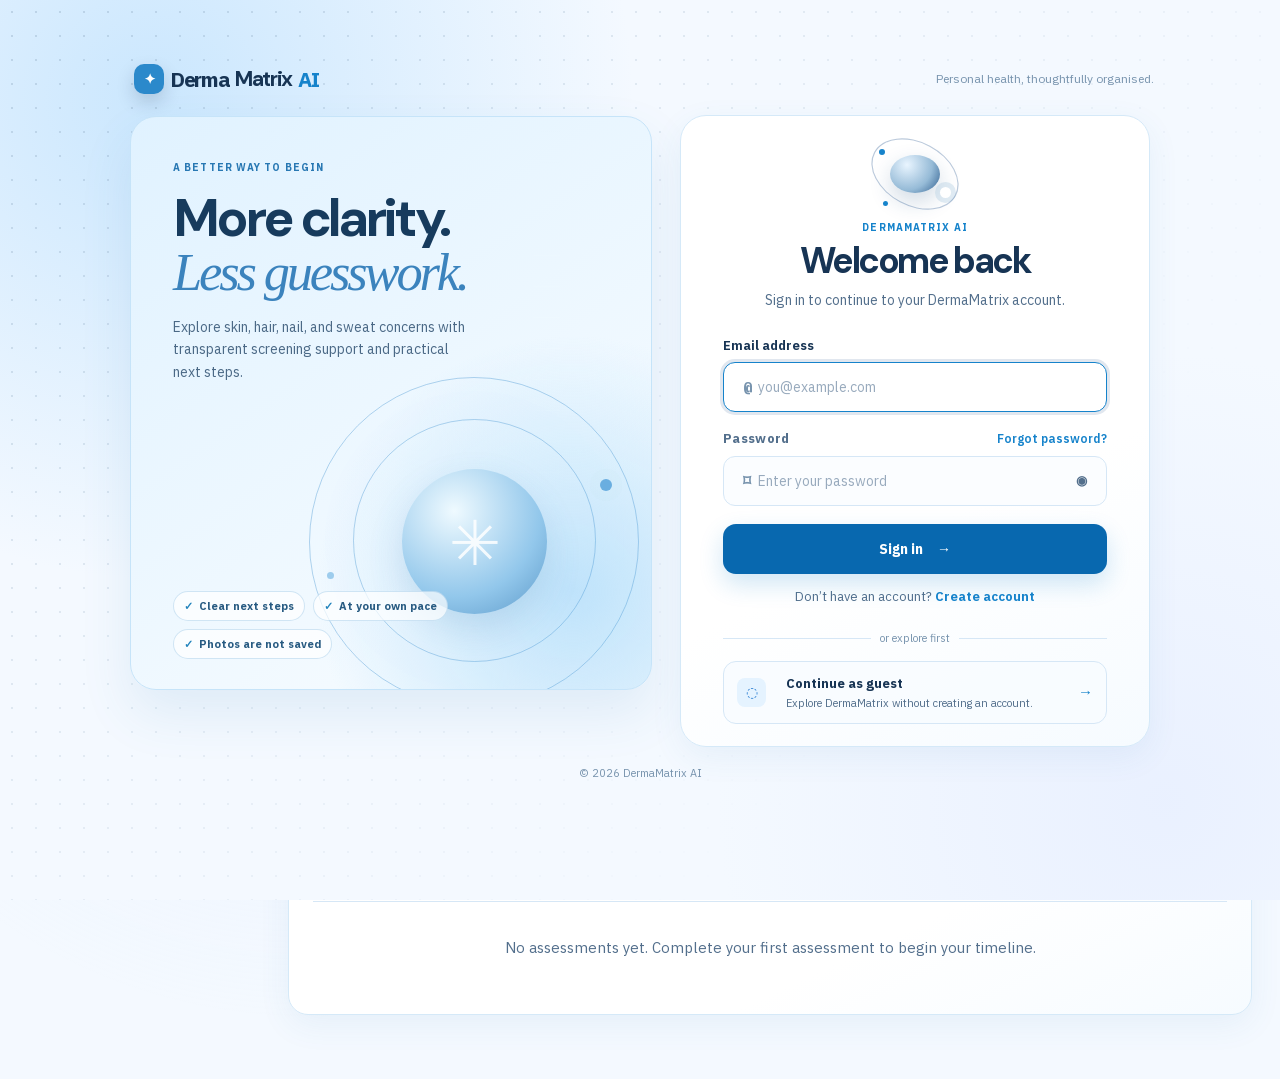
==== dermamatrix-ai/frontend/index.html @ 9d537c09 "chore: preserve verified local application baseline Record the accepted local account, consent, evid" ====
<!doctype html>
<html lang="en">
  <head>
    <meta charset="UTF-8" />
    <meta name="viewport" content="width=device-width, initial-scale=1.0" />
    <meta name="theme-color" content="#f4f9ff" />
    <link rel="icon" href="data:," />
    <title>DermaMatrix AI | Screening support</title>
    <link rel="stylesheet" href="fonts.css" />
    <link rel="stylesheet" href="styles.css" />
    <link rel="stylesheet" href="compliance.css" />
    <link rel="stylesheet" href="discover.css" />
    <link rel="stylesheet" href="theme.css" />
    <link rel="stylesheet" href="results.css" />
    <link rel="stylesheet" href="reference.css" />
    <link rel="stylesheet" href="flow.css" />
    <link rel="stylesheet" href="experience.css" />
    <link rel="stylesheet" href="design-system.css" />
    <link rel="stylesheet" href="premium.css" />
    <link rel="stylesheet" href="studio.css" />
  </head>
  <body>
    <section class="auth-gate" id="authGate" role="dialog" aria-modal="true" aria-labelledby="authTitle" aria-describedby="authFormSubtitle" aria-hidden="true" tabindex="-1" inert>
      <div class="auth-backdrop" aria-hidden="true"></div>
      <div class="auth-layout">
        <header class="auth-brand-row">
          <a class="auth-brand" href="#dashboard" aria-label="DermaMatrix AI home"><span aria-hidden="true">✦</span><b>Derma</b>Matrix <em>AI</em></a>
          <p>Personal health, thoughtfully organised.</p>
        </header>
        <aside class="auth-story" aria-label="About DermaMatrix">
          <p class="auth-story-kicker">A BETTER WAY TO BEGIN</p>
          <h2>More clarity.<br /><em>Less guesswork.</em></h2>
          <p>Explore skin, hair, nail, and sweat concerns with transparent screening support and practical next steps.</p>
          <div class="auth-story-art" aria-hidden="true"><span class="story-ring story-ring-one"></span><span class="story-ring story-ring-two"></span><span class="story-core">✳</span><span class="story-spark story-spark-one"></span><span class="story-spark story-spark-two"></span></div>
          <div class="auth-story-points"><span>Clear next steps</span><span>At your own pace</span><span>Photos are not saved</span></div>
        </aside>
        <main class="auth-card">
          <div class="auth-visual" aria-hidden="true"><span></span><i></i><b></b></div>
          <div class="auth-card-head">
            <p class="auth-kicker">DERMAMATRIX AI</p>
            <h1 id="authTitle">Welcome back</h1>
            <p id="authFormSubtitle">Sign in to continue to your DermaMatrix account.</p>
          </div>
          <p class="auth-message" id="authMessage" role="alert" aria-live="assertive" hidden></p>
          <form class="auth-form" id="loginForm">
            <label class="auth-field"><span>Email address</span><span class="auth-input"><span aria-hidden="true">@</span><input name="email_address" type="email" autocomplete="email" maxlength="254" required placeholder="you@example.com" /></span></label>
            <div class="auth-field"><span class="auth-label-row"><label for="loginPassword">Password</label><button class="auth-inline-link" id="forgotPasswordButton" type="button">Forgot password?</button></span><span class="auth-input"><span aria-hidden="true">⌑</span><input id="loginPassword" name="password" type="password" autocomplete="current-password" required placeholder="Enter your password" /><button class="password-toggle" type="button" data-auth-password-toggle="loginPassword" aria-controls="loginPassword" aria-label="Show password" aria-pressed="false"><span aria-hidden="true">◉</span></button></span></div>
            <button class="auth-primary" type="submit"><span class="auth-button-label">Sign in</span><span class="auth-button-arrow" aria-hidden="true">→</span><span class="auth-button-spinner" aria-hidden="true"></span></button>
            <p class="auth-switch">Don’t have an account? <button type="button" data-auth-tab="register">Create account</button></p>
          </form>
          <form class="auth-form" id="registerForm" hidden>
            <label class="auth-field"><span>Full name</span><span class="auth-input"><span aria-hidden="true">◌</span><input name="full_name" autocomplete="name" maxlength="150" required placeholder="Your name" /></span></label>
            <label class="auth-field"><span>Email address</span><span class="auth-input"><span aria-hidden="true">@</span><input name="email_address" type="email" autocomplete="email" maxlength="254" required placeholder="you@example.com" /></span></label>
            <div class="auth-field"><label for="registerPassword">Password</label><span class="auth-input"><span aria-hidden="true">⌑</span><input id="registerPassword" name="password" type="password" autocomplete="new-password" minlength="8" required placeholder="At least 8 characters" /><button class="password-toggle" type="button" data-auth-password-toggle="registerPassword" aria-controls="registerPassword" aria-label="Show password" aria-pressed="false"><span aria-hidden="true">◉</span></button></span></div>
            <div class="auth-field"><label for="confirmPassword">Confirm password</label><span class="auth-input"><span aria-hidden="true">⌑</span><input id="confirmPassword" name="confirm_password" type="password" autocomplete="new-password" minlength="8" required placeholder="Re-enter your password" /><button class="password-toggle" type="button" data-auth-password-toggle="confirmPassword" aria-controls="confirmPassword" aria-label="Show password" aria-pressed="false"><span aria-hidden="true">◉</span></button></span></div>
            <details class="auth-optional-details"><summary>Add phone number <span>Optional</span></summary><label class="auth-field"><span>Phone number</span><span class="auth-input"><span aria-hidden="true">⌕</span><input name="phone_number" autocomplete="tel" inputmode="tel" maxlength="30" placeholder="Your mobile number" /></span></label></details>
            <p class="handling-copy" id="accountHandlingCopy">Local account data-handling details are loading.</p><label class="auth-consent"><input name="account_consent" type="checkbox" required disabled aria-describedby="accountHandlingCopy" /><span>I agree to create a local account using the data handling described above.</span></label><a class="handling-link" href="data-handling.html#account" target="_blank" rel="noopener">Read local data handling <span aria-hidden="true">↗</span><span class="sr-only"> (opens in a new tab)</span></a>
            <button class="auth-primary" type="submit"><span class="auth-button-label">Create account</span><span class="auth-button-arrow" aria-hidden="true">→</span><span class="auth-button-spinner" aria-hidden="true"></span></button>
            <p class="auth-switch">Already have an account? <button type="button" data-auth-tab="login">Sign in</button></p>
          </form>
          <div class="auth-divider"><span>or explore first</span></div>
          <button class="auth-guest" id="continueGuestButton" type="button"><span class="auth-guest-icon" aria-hidden="true">◌</span><span><strong>Continue as guest</strong><small>Explore DermaMatrix without creating an account.</small></span><b aria-hidden="true">→</b></button>
        </main>
        <footer class="auth-footnote">© 2026 DermaMatrix AI</footer>
      </div>
    </section>
    <div class="app-shell">
      <aside class="sidebar" id="primaryNav" aria-label="Primary navigation" tabindex="-1">
        <button class="nav-close" id="closeNavButton" type="button" aria-label="Close navigation">Close <span aria-hidden="true">×</span></button>
        <a class="brand" href="#dashboard" data-dashboard-nav="dashboard"><span class="brand-mark">◒</span><span>Derma<span>Matrix</span><small>AI VISUAL INSIGHTS</small></span></a>
        <nav class="nav-links"><p class="nav-group">Your health</p><a class="active" href="#dashboard" data-page-nav="dashboard"><span>◈</span> Home</a><a href="#home" data-page-nav="home"><span>▧</span> Check My Health</a><a href="#progress" data-page-nav="progress"><span>◔</span> My Journey</a><p class="nav-group">Your care</p><a href="#products" data-page-nav="products"><span>✦</span> Products</a><a href="#support" data-page-nav="support"><span>♧</span> Find a Doctor</a><p class="nav-group">Account</p><button class="nav-action" id="navProfileButton" type="button"><span>◌</span> Profile</button><a href="#settings" data-page-nav="settings"><span>⚙</span> Settings</a><button class="nav-action nav-signout" id="navLogoutButton" type="button"><span>↗</span> Sign out</button></nav>
        <button class="profile" id="profileButton"><span class="avatar">GS</span><span><strong id="profileName">Guest profile</strong><small id="profileMeta">Save health details</small></span><b>›</b></button>
      </aside>
      <button class="nav-scrim" id="navScrim" type="button" aria-label="Close navigation" tabindex="-1" aria-hidden="true" hidden></button>

      <main>
        <header class="topbar"><button class="menu-button" aria-label="Open navigation" aria-controls="primaryNav" aria-expanded="false">☰</button><div><p class="workspace-label">DermaMatrix AI</p><strong id="workspaceTitle">Home</strong></div><div class="topbar-actions"><label class="workspace-search"><span>⌕</span><input id="workspaceSearch" type="search" placeholder="Search care topics" aria-label="Search care topics" /></label><button class="theme-toggle" id="themeToggle" type="button" aria-label="Switch to dark mode" aria-pressed="false"><span aria-hidden="true">☾</span><b>Night</b></button><button class="quiet-link" id="topProfileButton">Create profile</button></div></header>
        <section id="dashboard" class="dashboard-section page-active" data-page="dashboard" aria-labelledby="dashboardTitle"><div class="dashboard-heading"><div><p class="eyebrow">YOUR SPACE TO FEEL MORE INFORMED</p><h1 id="dashboardTitle"><span id="dashboardGreeting">Good morning</span><span id="dashboardUserGreeting">, <span id="dashboardUser">there</span></span>.</h1><p>A simple place to understand what you notice and decide what to do next.</p></div><div class="dashboard-heading-actions"><button class="button primary" data-dashboard-nav="home">Check My Health <span>→</span></button><button class="button quiet" data-dashboard-nav="progress">My Journey</button></div></div><section class="health-snapshot"><div class="section-heading"><div><p class="eyebrow">JUST FOR YOU</p><h2>Your starting point</h2></div><button class="text-button" data-dashboard-nav="progress">View journey →</button></div><div id="dashboardSnapshot" class="snapshot-grid"><article class="snapshot-card"><span>◌</span><div><small>FIRST STEP</small><strong>Your journey starts here</strong><p>Choose an area to begin.</p></div></article></div><p class="snapshot-guide"><span>YOUR SPACE</span>Small steps become a clearer picture over time.</p></section><section class="dashboard-actions-section"><div class="section-heading"><div><p class="eyebrow">LET’S BEGIN</p><h2>What would you like to check?</h2></div></div><div class="dashboard-actions"><button class="dashboard-action primary-action" data-dashboard-area="Skin"><span>◌</span><strong>Skin</strong><small>Face, body, or affected area</small><b>→</b></button><button class="dashboard-action" data-dashboard-area="Hair"><span>〰</span><strong>Hair &amp; scalp</strong><small>Hair or scalp concerns</small><b>→</b></button><button class="dashboard-action" data-dashboard-area="Nails"><span>▣</span><strong>Nails</strong><small>Finger or toenail changes</small><b>→</b></button><button class="dashboard-action" data-dashboard-area="Sweat"><span>≋</span><strong>Sweating</strong><small>Short health questionnaire</small><b>→</b></button></div></section><div class="dashboard-lower-grid"><section class="dashboard-recent"><div class="section-heading"><div><p class="eyebrow">YOUR STORY SO FAR</p><h2>Your timeline</h2></div><button class="text-button" data-dashboard-nav="progress">View all →</button></div><div id="dashboardActivity" class="dashboard-activity"><p class="empty-state">No assessments yet. Complete your first assessment to begin your timeline.</p></div></section><aside class="next-step-card" id="nextStepCard" hidden></aside></div></section>
        <section id="home" class="intro" data-page="home"><div><p class="eyebrow">CHECK MY HEALTH</p><h1>Start a focused health check.</h1><p>Choose an area, then add an image or complete a short questionnaire.</p></div></section>

        <section id="screen" class="screen-layout page-active" data-page="home" aria-labelledby="screenTitle">
          <article class="screen-card">
            <div class="card-heading"><div><p class="eyebrow">GUIDED ASSESSMENT</p><h2 id="screenTitle" tabindex="-1">What would you like to check?</h2><p>Choose an area to begin.</p></div><div class="assessment-meta"><span id="assessmentStatus" role="status">READY TO START</span><span id="stepCount">STEP 1 OF 4</span></div></div>
            <ol class="assessment-steps" aria-label="Assessment steps"><li class="active"><span>1</span>Choose area</li><li><span>2</span>Add image or answers</li><li><span>3</span>Review &amp; consent</li><li><span>4</span>Result</li></ol>
            <div class="screen-step"><span>1</span><div><strong>What would you like to check?</strong><small>Choose an area to begin</small></div></div>
            <div class="area-choice"><button class="selected" data-area="Skin"><span>◌</span><div>Skin<small>Face, body, or affected area</small></div></button><button data-area="Hair"><span>〰</span><div>Hair &amp; scalp<small>Hair loss, thinning, or scalp</small></div></button><button data-area="Nails"><span>▣</span><div>Nails<small>Fingernails or toenails</small></div></button><button data-area="Sweat"><span>≋</span><div>Sweating<small>Questionnaire-based assessment</small></div></button></div>
            <div class="module-status" id="moduleStatus"><p id="moduleStatusSummary">Add a clear photo for a quality check and practical next steps.</p><details><summary>What this check can do</summary><p id="moduleStatusDetail">Skin photos receive image-quality and context support. The scoped lesion research classifier runs only for an attested dermatoscopic single lesion.</p></details></div>
            <div id="imageWorkflow"><div class="screen-step upload-step"><span>2</span><div><strong id="uploadStepTitle">Upload a clear image</strong><small id="uploadStepCopy">Your image is not stored by this app</small></div></div>
            <label class="drop-zone" id="dropZone" for="imageInput"><input id="imageInput" type="file" accept="image/jpeg,image/png,image/webp,image/avif" aria-label="Choose or replace assessment image" aria-describedby="uploadFormat uploadError" /><span class="upload-icon">↥</span><strong>Drop your image here</strong><small id="uploadFormat">or choose a file · JPG, PNG, WEBP, or AVIF · up to 10 MB</small><em>Choose image</em></label><p class="consent-error" id="uploadError" role="alert" hidden></p><ul class="upload-tips" id="uploadTips" aria-label="Photo tips"><li>Good lighting</li><li>Clear focus</li><li>Affected area visible</li><li>Avoid heavy filters</li></ul>
            <details class="screen-details" id="screenDetails"><summary><span>+</span><div><strong>Add context (optional)</strong><small>Symptoms, timing, and image type</small></div></summary><div class="screen-details-content"><div class="form-grid"><label>Duration<select id="duration"><option value="0">Less than 1 week</option><option value="4">1–4 weeks</option><option value="10">1–3 months</option><option value="18">More than 3 months</option></select></label><label>Discomfort<select id="discomfort"><option value="0">None</option><option value="6">Mild</option><option value="14">Moderate</option><option value="25">Severe / worsening</option></select></label><label>Recent change<select id="change"><option value="0">No noticeable change</option><option value="8">Slight change</option><option value="18">Rapid change</option></select></label><label>Image type<select id="imageContext"><option value="face_skin">Face skin</option><option value="body_skin">Body skin</option><option value="affected_skin">Affected skin close-up</option><option value="dermoscopic_lesion">Dermatoscopic single lesion</option></select></label></div>
            <details class="symptom-details"><summary>Add optional symptoms</summary><div class="symptom-chips" id="symptomChips"></div><label class="previous-treatment">Previous care or treatment<textarea id="previousTreatment" maxlength="500" placeholder="Optional: products, routines, or previous treatment you have already tried"></textarea></label></details>
            <label class="concern-note">Tracking note <textarea id="concernNote" maxlength="500" placeholder="Optional: what changed or what you want to discuss."></textarea></label></div></details></div>
            <section class="sweat-workflow" id="sweatWorkflow" hidden aria-labelledby="sweatWorkflowTitle"><div class="screen-step"><span>2</span><div><strong id="sweatWorkflowTitle">Complete a sweat-pattern questionnaire</strong><small>Questionnaire inputs are processed locally and are not a diagnosis.</small></div></div><div class="form-grid sweat-grid"><label>Pattern<select id="sweatPattern"><option value="usual">Usual pattern</option><option value="excessive">More than usual</option><option value="reduced">Less than usual</option></select></label><label>Frequency<select id="sweatFrequency"><option value="0">Occasional</option><option value="1">A few times a week</option><option value="2">Most days</option><option value="3">Multiple times daily</option><option value="4">Persistent / disruptive</option></select></label><label>Duration<select id="sweatDuration"><option value="0">Less than 1 week</option><option value="1">1–4 weeks</option><option value="2">1–3 months</option><option value="3">More than 3 months</option></select></label><label>Primary area<input id="sweatLocation" maxlength="120" placeholder="e.g. palms, underarms" /></label><label>Stress level<select id="sweatStress"><option value="0">Not reported</option><option value="1">Mild</option><option value="2">Moderate</option><option value="3">High</option></select></label><label>Heat / humidity<select id="sweatHeat"><option value="0">Not reported</option><option value="1">Some</option><option value="2">Frequent</option><option value="3">High</option></select></label></div><div class="sweat-checks"><label><input id="sweatMedication" type="checkbox" /> Recent medicine or health change</label><label><input id="sweatImpact" type="checkbox" /> It affects daily life or sleep</label></div></section>
            <div class="assessment-handling"><p class="handling-copy" id="assessmentHandlingCopy">Source images are not retained. Signed-in assessments save derived health information; guest results are not saved.</p><a class="handling-link" href="data-handling.html#assessments" target="_blank" rel="noopener">Read local data handling <span aria-hidden="true">↗</span><span class="sr-only"> (opens in a new tab)</span></a></div><div class="clinical-checks"><label class="assessment-consent"><input id="imageConsent" type="checkbox" disabled aria-describedby="assessmentHandlingCopy" /> <span id="consentCopy">I agree to local processing of this image and the details I provide for an educational assessment.</span></label><div class="presentation-case-option"><label class="presentation-case-toggle"><input id="presentationCaseEnabled" type="checkbox" aria-describedby="presentationHelp" /> Exact-file teaching-case matching · demo only</label><p class="handling-copy" id="presentationHelp">Optional: match an original supplied teaching file by its fingerprint. A match adds pre-written reference information; it does not prove a diagnosis or model accuracy on other images. Leave off for ordinary assessments.</p></div><label class="optional-safety"><input id="urgentConcern" type="checkbox" /> I need prompt medical care</label><label id="dermoscopyAttestation" hidden><input id="dermoscopyConsent" type="checkbox" aria-describedby="dermoscopyHelp" /> I confirm this is a dermatoscope photo of one lesion.<span id="dermoscopyHelp" class="sr-only">An ordinary phone photo does not qualify as dermoscopy.</span></label></div><p class="consent-error" id="consentError" role="alert" hidden></p>
            <div class="action-row"><p id="reviewStepCopy">Step 3: Review your image with transparent AI scope and guidance.</p><button class="button primary" id="analyzeButton" disabled>Review image <span>→</span></button></div>
          </article>
          <aside class="safety-card"><span class="safety-icon">✚</span><h2>AI-assisted screening</h2><p>Image quality and model scope are shown clearly before you review your result.</p></aside>
        </section>

        <section id="products" class="products-section" data-page="products" aria-labelledby="productsTitle"><div class="products-heading"><div><p class="eyebrow">PRODUCT DISCOVERY</p><h2 id="productsTitle">Browse care products.</h2><p>Search products, ingredients, brands, or routine topics.</p></div><form class="product-search" id="productSearchForm"><label for="productSearch">Search the catalogue</label><div class="product-search-row"><input id="productSearch" type="search" autocomplete="off" maxlength="120" placeholder="Search products, ingredients, brands..." /><button class="button primary" type="submit">Search <span>→</span></button></div></form></div><div class="care-context-card" id="careContext"><span>✦</span><div><strong>Discovery only</strong><p>Browse independently, then confirm suitability with a doctor or pharmacist.</p></div><details class="care-context-details"><summary>About product guidance</summary><p>External links never affect an assessment. Product categories are not prescriptions, diagnoses, or treatment plans.</p></details></div><div class="product-search-pills" aria-label="Popular product searches"><span>Popular</span><button type="button" data-product-query="fragrance-free moisturiser">Moisturiser</button><button type="button" data-product-query="broad spectrum sunscreen">Sunscreen</button><button type="button" data-product-query="ketoconazole shampoo">Scalp care</button><button type="button" data-product-query="nail care">Nail care</button><button type="button" data-product-query="vitamin D">Wellness</button></div><div class="product-tabs" role="tablist" aria-label="Product categories"><button class="selected" data-filter="all" role="tab" aria-selected="true">All</button><button data-filter="skin" role="tab" aria-selected="false">Skin</button><button data-filter="hair" role="tab" aria-selected="false">Hair &amp; scalp</button><button data-filter="nails" role="tab" aria-selected="false">Nails</button><button data-filter="wellness" role="tab" aria-selected="false">Wellness</button></div><div class="catalog-toolbar"><div class="catalog-summary" role="status" aria-live="polite"><strong id="productResultCount">Loading products</strong><span id="productResultMeta">Curated discovery categories</span></div><div class="catalog-toolbar-actions"><button id="productFiltersToggle" class="button quiet catalog-filter-trigger" type="button" aria-expanded="false" aria-controls="productFilterPanel">Filters</button><label class="catalog-sort">Sort<select id="productSort"><option value="recommended">Recommended</option><option value="name">Name A–Z</option><option value="category">Category</option></select></label></div></div><section class="product-filter-panel" id="productFilterPanel" hidden aria-label="Product filters"><div><strong>Care focus</strong><p>Choose a relevant topic to narrow these discovery categories.</p></div><div class="product-tag-filters" id="productTagFilters"></div></section><div class="active-product-filters" id="activeProductFilters" aria-live="polite" hidden></div><div class="catalog-scroll" id="catalogScroll"><div class="catalog-grid" id="productCatalog" aria-live="polite"></div></div><p class="catalog-disclaimer">External searches and partner links are labelled. They do not influence screening output, medical suitability, or product ordering.</p></section>

        <section id="support" class="support-section" data-page="support" aria-labelledby="supportTitle"><div class="support-heading"><div><p class="eyebrow">SPECIALIST SEARCH</p><h2 id="supportTitle">Find the right dermatologist.</h2><p>Search nearby specialists by concern and location, then choose the contact option that works for you.</p></div></div><section class="doctor-search-hero" aria-labelledby="doctorSearchTitle"><div class="doctor-search-intro"><span class="doctor-search-icon" aria-hidden="true">✚</span><div><p class="eyebrow">START YOUR SEARCH</p><h3 id="doctorSearchTitle">What do you need help with?</h3><p id="directorySpecialtyCopy">Tell us what you would like help with, then choose where to look.</p></div></div><form class="directory-search-form" id="directorySearchForm"><label class="directory-concern-field" for="directoryConcern">Concern or specialist<input id="directoryConcern" maxlength="120" placeholder="e.g. dry scalp or dermatologist" /></label><label class="directory-location-field" for="directoryLocation">City, area, or postcode<input id="directoryLocation" required placeholder="e.g. Coimbatore" /></label><button class="button primary" type="submit">Find specialists <span>→</span></button><button class="button quiet" id="appointmentSearchButton" type="button">See appointment options <span>↗</span></button></form><div class="directory-utility-row"><button class="text-button" id="useDirectoryLocationButton" type="button">Use my location</button><p id="directoryLocationStatus" class="directory-status" role="status">Your location stays in this browser and is only used to open a nearby search.</p></div></section><section class="doctor-quick-search" aria-label="Common specialist searches"><div><p class="eyebrow">COMMON SEARCHES</p><h3>Start with a common concern</h3></div><div class="doctor-quick-search-chips"><button type="button" data-directory-query="Acne">Acne</button><button type="button" data-directory-query="Hair loss">Hair loss</button><button type="button" data-directory-query="Eczema">Eczema</button><button type="button" data-directory-query="Fungal skin concern">Fungal skin concerns</button><button type="button" data-directory-query="Pigmentation">Pigmentation</button><button type="button" data-directory-query="Mole or spot check">Mole or spot check</button><button type="button" data-directory-query="Nail concern">Nail concerns</button><button type="button" data-directory-query="Dermatologist">General dermatologist</button></div></section><section class="directory-handoff" id="directoryHandoffState" aria-live="polite"><span>⌕</span><div><strong>Nearby specialists</strong><p>Your search opens current clinic listings with contact details, directions, reviews, and appointment options where available.</p></div></section><div class="doctor-flow-cards" aria-label="What you can do next"><article><span>⌕</span><div><strong>Find a match</strong><p>Use everyday words for your concern and a location you know.</p></div></article><article><span>↗</span><div><strong>Review current details</strong><p>Look at clinic information and options directly in the listing.</p></div></article><article><span>◷</span><div><strong>Contact the clinic</strong><p>Confirm availability, fees, and the best way to book.</p></div></article></div></section>

        <section id="progress" class="progress-section" data-page="progress" aria-labelledby="progressTitle"><div class="progress-heading"><div><p class="eyebrow">MY JOURNEY</p><h2 id="progressTitle">Your journey.</h2><p>Keep track of your routines and how things are changing.</p></div><div class="progress-actions"><button class="button primary" id="openProfileFromProgress">Set up profile <span>→</span></button></div></div><div class="progress-layout"><article class="routine-list-card"><div class="section-label"><p class="eyebrow">YOUR ROUTINES</p><h3>What you’re following</h3><p>Keep each routine separate so it is easy to check in.</p></div><div id="routineList" class="routine-list"><p class="empty-state">Save a profile to add and track multiple routines.</p></div></article><article class="routine-form-card"><div class="section-label"><p class="eyebrow">ADD OR EDIT</p><h3 id="routineFormTitle">Add a routine</h3></div><form id="routineForm"><input id="editingRoutineId" type="hidden" /><label>Condition or concern<input id="conditionLabel" required maxlength="180" placeholder="e.g. dry scalp" /></label><label>Routine name<input id="routineName" required maxlength="180" placeholder="e.g. gentle scalp routine" /></label><label>Started on<input id="routineStartDate" type="date" required /></label><label>Anything you want to add?<textarea id="routineNotes" maxlength="2000" placeholder="Optional notes"></textarea></label><div class="form-actions"><button class="button quiet" type="button" id="cancelRoutineEdit" hidden>Cancel</button><button class="button primary" type="submit">Save routine <span>→</span></button></div></form></article></div><section class="journey-status-section"><div class="section-label"><p class="eyebrow">HOW YOU’RE DOING</p><h3>Current status</h3></div><div class="progress-summary" id="progressSummary"><article><span>◔</span><strong>0</strong><small>active routines</small></article><article><span>⌁</span><strong>—</strong><small>latest check-in</small></article><article><span>◌</span><strong>—</strong><small>current trend</small></article></div><p class="monitoring-note" id="monitoringNote">Add a check-in whenever you notice a meaningful change.</p></section><article class="checkin-card"><div class="section-label"><p class="eyebrow">CHECK IN</p><h3>How are things going?</h3><p>A quick update makes your progress easier to follow.</p></div><form id="checkinForm" class="checkin-form"><label>Routine<select id="checkinRoutine" required><option value="">Choose a saved routine</option></select></label><label>Date<input id="checkinDate" type="date" required /></label><label>Current trend<select id="checkinTrend"><option value="improving">Improving</option><option value="unchanged">No noticeable change</option><option value="worsening">Worsening</option></select></label><label>Discomfort<select id="checkinDiscomfort"><option value="0">None</option><option value="6">Mild</option><option value="14">Moderate</option><option value="25">Severe / worsening</option></select></label><label>Recent change<select id="checkinChange"><option value="0">No noticeable change</option><option value="8">Slight change</option><option value="18">Rapid change</option></select></label><label>Add a new photo (optional)<input id="checkinImage" type="file" accept="image/*" /><small>Used only for this check-in. It is not saved or used to judge healing.</small></label><label class="checkin-note">Anything you want to add?<textarea id="checkinNote" maxlength="2000" placeholder="What changed today?"></textarea></label><button class="button primary" type="submit">Save check-in <span>→</span></button></form></article><article class="history-card"><div class="section-label"><p class="eyebrow">YOUR CHECK-INS</p><h3>Recent updates</h3></div><div id="progressHistory" class="progress-history"><p class="empty-state">Your saved check-ins will appear here.</p></div></article><p class="history-export-note" id="historyExportNote">The recent history PDF includes up to 50 assessments, 50 routines and 100 check-ins. It is a discussion brief, not a complete account-data export.</p><button class="button quiet" id="downloadHistoryButton" type="button" aria-describedby="historyExportNote" hidden>Download recent history PDF <span>↓</span></button></section>

        <section id="settings" class="settings-section" data-page="settings" aria-labelledby="settingsTitle"><div class="settings-heading"><p class="eyebrow">SETTINGS</p><h2 id="settingsTitle">Account &amp; preferences.</h2><p class="settings-intro">Control how this local workspace looks, moves, and stores your session.</p></div><div class="settings-groups"><section class="settings-group" aria-labelledby="appearanceSettings"><div class="settings-group-heading"><h3 id="appearanceSettings">Appearance</h3><p>Choose the workspace that feels comfortable.</p></div><div class="settings-rows"><article class="settings-row"><span class="setting-icon">◒</span><div><strong>Theme</strong><p>Switch between clear sky day and midnight blue night themes.</p></div><button class="text-button" id="settingsThemeButton" type="button">Use night theme</button></article><article class="settings-row"><span class="setting-icon">⌁</span><div><strong id="motionToggleLabel">Reduced motion</strong><p id="motionToggleHelp">Minimise decorative movement while preserving clear state changes.</p></div><label class="switch"><input id="motionToggle" type="checkbox" aria-labelledby="motionToggleLabel" aria-describedby="motionToggleHelp" /><span aria-hidden="true"></span></label></article></div></section><section class="settings-group" aria-labelledby="notificationSettings"><div class="settings-group-heading"><h3 id="notificationSettings">Notifications</h3><p>Local reminders for the care routines you choose to track.</p></div><div class="settings-rows"><article class="settings-row"><span class="setting-icon">♧</span><div><strong id="notificationsToggleLabel">Care reminders</strong><p id="notificationsToggleHelp">Enable or pause local follow-up reminders.</p></div><label class="switch"><input id="notificationsToggle" type="checkbox" checked aria-labelledby="notificationsToggleLabel" aria-describedby="notificationsToggleHelp" /><span aria-hidden="true"></span></label></article></div></section><section class="settings-group" aria-labelledby="accountSettings"><div class="settings-group-heading"><h3 id="accountSettings">Account &amp; stored data</h3><p>Manage the current browser session, local records and product-link information.</p></div><div class="settings-rows"><article class="settings-row"><span class="setting-icon">◌</span><div><strong>Session &amp; stored data</strong><p>Signing out ends this browser session and keeps saved local records. <a class="handling-link" href="data-handling.html#rights" target="_blank" rel="noopener">Read data-handling and rights limitations ↗</a>.</p></div><button class="text-button" id="clearProfileButton">Sign out</button></article><article class="settings-row" id="accountExportRow" hidden><span class="setting-icon" aria-hidden="true">↓</span><div><strong>Copy your local account records</strong><p id="accountExportCopy">Download all stored local account records as JSON, including full saved assessment details, health-history entries, routines, check-ins and consent records. The file contains your health information and excludes passwords and source photos. This is separate from the limited recent-history PDF.</p></div><button class="text-button" id="downloadAccountDataButton" type="button" aria-describedby="accountExportCopy" disabled>Download account data (JSON)</button></article><article class="settings-row"><span class="setting-icon">↗</span><div><strong>Partner-link disclosure</strong><p>Partner links never change assessment guidance or product ordering.</p></div><button class="text-button" id="affiliateInfoButton">View details</button></article></div></section></div></section>
      </main>
    </div>

    <div class="result-modal" id="resultModal" aria-hidden="true" role="dialog" aria-modal="true" aria-labelledby="resultTitle"><div class="modal-backdrop" data-close-modal></div><div class="modal-card"><button class="modal-close" aria-label="Close result" data-close-modal>×</button><p class="eyebrow">YOUR ASSESSMENT</p><h2 id="resultTitle">Your image insight summary.</h2><p class="modal-disclaimer">Educational assessment · not a diagnosis.</p><details class="disclaimer-details"><summary>View medical disclaimer</summary><p>Confirm medical concerns and any change in products, diet, supplements, or treatment with a qualified healthcare professional.</p></details><div class="result-tabs" role="tablist" aria-label="Analysis sections"><button class="selected" type="button" data-result-tab="summary" role="tab">Overview</button><button type="button" data-result-tab="evidence" role="tab">Why this result?</button><button type="button" data-result-tab="care" role="tab">Care plan</button><button type="button" data-result-tab="progress" role="tab">Track progress</button><button type="button" data-result-tab="support" role="tab">Find a doctor</button></div><section class="result-panel active" data-result-panel="summary"><div class="result-layout"><div class="segmentation-stage"><img id="resultImage" alt="Uploaded concern preview" /><img id="segmentationOverlay" class="segmentation-overlay" alt="Visual-region overlay" hidden /><img id="attentionMap" class="attention-map" alt="Grad-CAM research attention map" hidden /><span class="image-label" id="attentionLabel">Image preview</span></div><div class="findings"><span class="risk-label moderate" id="resultRisk">SCREENING COMPLETE</span><h3 id="findingTitle">Your analysis summary</h3><p id="findingText"></p><div class="confidence-row"><span>Image quality</span><strong id="qualityScore"></strong></div><div class="confidence-row"><span>Screening support</span><strong id="modelStatus"></strong></div><div class="research-result" id="researchResult"><span>⌁</span><p><strong id="researchHeading">Image scope</strong><br /><span id="researchPrediction"></span></p></div><div class="confidence-row"><span>Progress status</span><strong id="clinicalStatus">Ready to save locally</strong></div></div></div></section><section class="result-panel" data-result-panel="evidence"><div class="analysis-dashboard single-panel"><div><p class="eyebrow">AI EVIDENCE</p><h3>Why this result?</h3><div id="analysisPipeline" class="analysis-pipeline"></div><p class="result-footnote">Image overlays appear only when the configured model produces them.</p></div></div></section><section class="result-panel" data-result-panel="care"><div class="analysis-dashboard single-panel"><div><p class="eyebrow">CARE PLAN</p><h3>General guidance</h3><div id="recommendationPanel" class="recommendation-panel"></div><div id="carePlanSlot"></div></div></div></section><section class="result-panel" data-result-panel="progress"><div class="progress-report" id="progressReport"><span>◔</span><div><strong>Progress report</strong><p id="progressText">Save this summary to track future check-ins.</p></div></div></section><section class="result-panel" data-result-panel="support"><div class="clinician-finder"><div><strong id="doctorSupportTitle">Optional professional support</strong><small id="doctorSupportCopy">Search current local listings, then confirm credentials and availability directly.</small></div><form id="doctorSearchForm"><input id="doctorLocation" required placeholder="Enter city or area" aria-label="City or area" /><button class="button quiet" type="submit">Search maps ↗</button><button class="button quiet" id="useResultLocationButton" type="button">Use my location</button><button class="button quiet" id="resultAppointmentSearchButton" type="button">Appointment options ↗</button></form></div></section><div class="modal-actions"><button class="button quiet" data-close-modal>Close</button><button class="button quiet" id="viewCareButton">View care guidance</button><button class="button primary" id="saveProgressButton">Save progress <span>→</span></button></div></div></div>

    <div class="profile-modal" id="profileModal" aria-hidden="true" role="dialog" aria-modal="true" aria-labelledby="profileTitle"><div class="modal-backdrop" data-close-profile></div><div class="profile-card"><button class="modal-close" aria-label="Close profile form" data-close-profile>×</button><p class="eyebrow">OPTIONAL LOCAL PROFILE</p><h2 id="profileTitle">Save your health details.</h2><p class="profile-copy">Used only to personalise screening support and your progress workspace. Stored in this local project database for the college prototype.</p><form id="profileForm"><div class="profile-fields"><label>Full name<input name="full_name" required autocomplete="name" /></label><label>Phone number <small>(optional)</small><input name="phone_number" autocomplete="tel" inputmode="tel" /></label><label>Email address<input name="email_address" required type="email" autocomplete="email" /></label><label>Patient ID<span class="id-note">Created after consent</span></label></div><label class="history-field">Past medical history <small>(optional)</small><textarea name="past_history" placeholder="Allergies, relevant diagnoses, medicines"></textarea></label><label class="history-field">Current concerns <small>(optional)</small><textarea name="current_history" placeholder="Symptoms or care a clinician should know"></textarea></label><p class="handling-copy" id="profileHandlingCopy">Local health-history data-handling details are loading.</p><label class="consent-row"><input type="checkbox" name="health_data_consent" required disabled aria-describedby="profileHandlingCopy" /><span>I agree to local database storage of these details and health history for educational screening support.</span></label><a class="handling-link" href="data-handling.html#health-history" target="_blank" rel="noopener">Read local data handling <span aria-hidden="true">↗</span><span class="sr-only"> (opens in a new tab)</span></a><div class="profile-actions"><button type="button" class="button quiet" data-close-profile>Continue as guest</button><button class="button primary" type="submit">Save profile <span>→</span></button></div></form></div></div>
    <div class="toast" id="toast" role="status"></div>
    <script src="app.js"></script>
  </body>
</html>
---- dermamatrix-ai/frontend/fonts.css ----
/* Original DM Sans and IBM Plex font families; self-hosted without modification.
   All subsets from the former Google stylesheet are retained.
   Sources, SHA-256 hashes and OFL 1.1 notices: assets/fonts/. */

/* latin-ext */
@font-face {
  font-family: 'DM Sans';
  font-style: normal;
  font-weight: 500 800;
  font-display: swap;
  src: url(assets/fonts/dm-sans-latin-ext.woff2) format('woff2');
  unicode-range: U+0100-02BA, U+02BD-02C5, U+02C7-02CC, U+02CE-02D7, U+02DD-02FF, U+0304, U+0308, U+0329, U+1D00-1DBF, U+1E00-1E9F, U+1EF2-1EFF, U+2020, U+20A0-20AB, U+20AD-20C4, U+2113, U+2C60-2C7F, U+A720-A7FF;
}

/* latin */
@font-face {
  font-family: 'DM Sans';
  font-style: normal;
  font-weight: 500 800;
  font-display: swap;
  src: url(assets/fonts/dm-sans-latin.woff2) format('woff2');
  unicode-range: U+0000-00FF, U+0131, U+0152-0153, U+02BB-02BC, U+02C6, U+02DA, U+02DC, U+0304, U+0308, U+0329, U+2000-206F, U+20AC, U+2122, U+2191, U+2193, U+2212, U+2215, U+FEFF, U+FFFD;
}

/* cyrillic-ext */
@font-face {
  font-family: 'IBM Plex Mono';
  font-style: normal;
  font-weight: 400;
  font-display: swap;
  src: url(assets/fonts/ibm-plex-mono-cyrillic-ext-400.woff2) format('woff2');
  unicode-range: U+0460-052F, U+1C80-1C8A, U+20B4, U+2DE0-2DFF, U+A640-A69F, U+FE2E-FE2F;
}

/* cyrillic */
@font-face {
  font-family: 'IBM Plex Mono';
  font-style: normal;
  font-weight: 400;
  font-display: swap;
  src: url(assets/fonts/ibm-plex-mono-cyrillic-400.woff2) format('woff2');
  unicode-range: U+0301, U+0400-045F, U+0490-0491, U+04B0-04B1, U+2116;
}

/* vietnamese */
@font-face {
  font-family: 'IBM Plex Mono';
  font-style: normal;
  font-weight: 400;
  font-display: swap;
  src: url(assets/fonts/ibm-plex-mono-vietnamese-400.woff2) format('woff2');
  unicode-range: U+0102-0103, U+0110-0111, U+0128-0129, U+0168-0169, U+01A0-01A1, U+01AF-01B0, U+0300-0301, U+0303-0304, U+0308-0309, U+0323, U+0329, U+1EA0-1EF9, U+20AB;
}

/* latin-ext */
@font-face {
  font-family: 'IBM Plex Mono';
  font-style: normal;
  font-weight: 400;
  font-display: swap;
  src: url(assets/fonts/ibm-plex-mono-latin-ext-400.woff2) format('woff2');
  unicode-range: U+0100-02BA, U+02BD-02C5, U+02C7-02CC, U+02CE-02D7, U+02DD-02FF, U+0304, U+0308, U+0329, U+1D00-1DBF, U+1E00-1E9F, U+1EF2-1EFF, U+2020, U+20A0-20AB, U+20AD-20C4, U+2113, U+2C60-2C7F, U+A720-A7FF;
}

/* latin */
@font-face {
  font-family: 'IBM Plex Mono';
  font-style: normal;
  font-weight: 400;
  font-display: swap;
  src: url(assets/fonts/ibm-plex-mono-latin-400.woff2) format('woff2');
  unicode-range: U+0000-00FF, U+0131, U+0152-0153, U+02BB-02BC, U+02C6, U+02DA, U+02DC, U+0304, U+0308, U+0329, U+2000-206F, U+20AC, U+2122, U+2191, U+2193, U+2212, U+2215, U+FEFF, U+FFFD;
}

/* cyrillic-ext */
@font-face {
  font-family: 'IBM Plex Mono';
  font-style: normal;
  font-weight: 500;
  font-display: swap;
  src: url(assets/fonts/ibm-plex-mono-cyrillic-ext-500.woff2) format('woff2');
  unicode-range: U+0460-052F, U+1C80-1C8A, U+20B4, U+2DE0-2DFF, U+A640-A69F, U+FE2E-FE2F;
}

/* cyrillic */
@font-face {
  font-family: 'IBM Plex Mono';
  font-style: normal;
  font-weight: 500;
  font-display: swap;
  src: url(assets/fonts/ibm-plex-mono-cyrillic-500.woff2) format('woff2');
  unicode-range: U+0301, U+0400-045F, U+0490-0491, U+04B0-04B1, U+2116;
}

/* vietnamese */
@font-face {
  font-family: 'IBM Plex Mono';
  font-style: normal;
  font-weight: 500;
  font-display: swap;
  src: url(assets/fonts/ibm-plex-mono-vietnamese-500.woff2) format('woff2');
  unicode-range: U+0102-0103, U+0110-0111, U+0128-0129, U+0168-0169, U+01A0-01A1, U+01AF-01B0, U+0300-0301, U+0303-0304, U+0308-0309, U+0323, U+0329, U+1EA0-1EF9, U+20AB;
}

/* latin-ext */
@font-face {
  font-family: 'IBM Plex Mono';
  font-style: normal;
  font-weight: 500;
  font-display: swap;
  src: url(assets/fonts/ibm-plex-mono-latin-ext-500.woff2) format('woff2');
  unicode-range: U+0100-02BA, U+02BD-02C5, U+02C7-02CC, U+02CE-02D7, U+02DD-02FF, U+0304, U+0308, U+0329, U+1D00-1DBF, U+1E00-1E9F, U+1EF2-1EFF, U+2020, U+20A0-20AB, U+20AD-20C4, U+2113, U+2C60-2C7F, U+A720-A7FF;
}

/* latin */
@font-face {
  font-family: 'IBM Plex Mono';
  font-style: normal;
  font-weight: 500;
  font-display: swap;
  src: url(assets/fonts/ibm-plex-mono-latin-500.woff2) format('woff2');
  unicode-range: U+0000-00FF, U+0131, U+0152-0153, U+02BB-02BC, U+02C6, U+02DA, U+02DC, U+0304, U+0308, U+0329, U+2000-206F, U+20AC, U+2122, U+2191, U+2193, U+2212, U+2215, U+FEFF, U+FFFD;
}

/* cyrillic-ext */
@font-face {
  font-family: 'IBM Plex Mono';
  font-style: normal;
  font-weight: 600;
  font-display: swap;
  src: url(assets/fonts/ibm-plex-mono-cyrillic-ext-600.woff2) format('woff2');
  unicode-range: U+0460-052F, U+1C80-1C8A, U+20B4, U+2DE0-2DFF, U+A640-A69F, U+FE2E-FE2F;
}

/* cyrillic */
@font-face {
  font-family: 'IBM Plex Mono';
  font-style: normal;
  font-weight: 600;
  font-display: swap;
  src: url(assets/fonts/ibm-plex-mono-cyrillic-600.woff2) format('woff2');
  unicode-range: U+0301, U+0400-045F, U+0490-0491, U+04B0-04B1, U+2116;
}

/* vietnamese */
@font-face {
  font-family: 'IBM Plex Mono';
  font-style: normal;
  font-weight: 600;
  font-display: swap;
  src: url(assets/fonts/ibm-plex-mono-vietnamese-600.woff2) format('woff2');
  unicode-range: U+0102-0103, U+0110-0111, U+0128-0129, U+0168-0169, U+01A0-01A1, U+01AF-01B0, U+0300-0301, U+0303-0304, U+0308-0309, U+0323, U+0329, U+1EA0-1EF9, U+20AB;
}

/* latin-ext */
@font-face {
  font-family: 'IBM Plex Mono';
  font-style: normal;
  font-weight: 600;
  font-display: swap;
  src: url(assets/fonts/ibm-plex-mono-latin-ext-600.woff2) format('woff2');
  unicode-range: U+0100-02BA, U+02BD-02C5, U+02C7-02CC, U+02CE-02D7, U+02DD-02FF, U+0304, U+0308, U+0329, U+1D00-1DBF, U+1E00-1E9F, U+1EF2-1EFF, U+2020, U+20A0-20AB, U+20AD-20C4, U+2113, U+2C60-2C7F, U+A720-A7FF;
}

/* latin */
@font-face {
  font-family: 'IBM Plex Mono';
  font-style: normal;
  font-weight: 600;
  font-display: swap;
  src: url(assets/fonts/ibm-plex-mono-latin-600.woff2) format('woff2');
  unicode-range: U+0000-00FF, U+0131, U+0152-0153, U+02BB-02BC, U+02C6, U+02DA, U+02DC, U+0304, U+0308, U+0329, U+2000-206F, U+20AC, U+2122, U+2191, U+2193, U+2212, U+2215, U+FEFF, U+FFFD;
}

/* cyrillic-ext */
@font-face {
  font-family: 'IBM Plex Sans';
  font-style: normal;
  font-weight: 400 700;
  font-stretch: 100%;
  font-display: swap;
  src: url(assets/fonts/ibm-plex-sans-cyrillic-ext.woff2) format('woff2');
  unicode-range: U+0460-052F, U+1C80-1C8A, U+20B4, U+2DE0-2DFF, U+A640-A69F, U+FE2E-FE2F;
}

/* cyrillic */
@font-face {
  font-family: 'IBM Plex Sans';
  font-style: normal;
  font-weight: 400 700;
  font-stretch: 100%;
  font-display: swap;
  src: url(assets/fonts/ibm-plex-sans-cyrillic.woff2) format('woff2');
  unicode-range: U+0301, U+0400-045F, U+0490-0491, U+04B0-04B1, U+2116;
}

/* greek */
@font-face {
  font-family: 'IBM Plex Sans';
  font-style: normal;
  font-weight: 400 700;
  font-stretch: 100%;
  font-display: swap;
  src: url(assets/fonts/ibm-plex-sans-greek.woff2) format('woff2');
  unicode-range: U+0370-0377, U+037A-037F, U+0384-038A, U+038C, U+038E-03A1, U+03A3-03FF;
}

/* vietnamese */
@font-face {
  font-family: 'IBM Plex Sans';
  font-style: normal;
  font-weight: 400 700;
  font-stretch: 100%;
  font-display: swap;
  src: url(assets/fonts/ibm-plex-sans-vietnamese.woff2) format('woff2');
  unicode-range: U+0102-0103, U+0110-0111, U+0128-0129, U+0168-0169, U+01A0-01A1, U+01AF-01B0, U+0300-0301, U+0303-0304, U+0308-0309, U+0323, U+0329, U+1EA0-1EF9, U+20AB;
}

/* latin-ext */
@font-face {
  font-family: 'IBM Plex Sans';
  font-style: normal;
  font-weight: 400 700;
  font-stretch: 100%;
  font-display: swap;
  src: url(assets/fonts/ibm-plex-sans-latin-ext.woff2) format('woff2');
  unicode-range: U+0100-02BA, U+02BD-02C5, U+02C7-02CC, U+02CE-02D7, U+02DD-02FF, U+0304, U+0308, U+0329, U+1D00-1DBF, U+1E00-1E9F, U+1EF2-1EFF, U+2020, U+20A0-20AB, U+20AD-20C4, U+2113, U+2C60-2C7F, U+A720-A7FF;
}

/* latin */
@font-face {
  font-family: 'IBM Plex Sans';
  font-style: normal;
  font-weight: 400 700;
  font-stretch: 100%;
  font-display: swap;
  src: url(assets/fonts/ibm-plex-sans-latin.woff2) format('woff2');
  unicode-range: U+0000-00FF, U+0131, U+0152-0153, U+02BB-02BC, U+02C6, U+02DA, U+02DC, U+0304, U+0308, U+0329, U+2000-206F, U+20AC, U+2122, U+2191, U+2193, U+2212, U+2215, U+FEFF, U+FFFD;
}
---- dermamatrix-ai/frontend/styles.css ----
:root{--ink:#17373e;--muted:#6a8186;--line:#dce9e8;--paper:#f7fbfb;--teal:#087572;--teal-deep:#075d5c;--mint:#e4f6f1;--shadow:0 18px 45px rgba(20,74,75,.09)}*{box-sizing:border-box}html{scroll-behavior:smooth}body{margin:0;background:var(--paper);color:var(--ink);font-family:"DM Sans",sans-serif}.app-shell{display:grid;grid-template-columns:230px minmax(0,1fr);min-height:100vh}.sidebar{position:fixed;inset:0 auto 0 0;width:230px;padding:28px 16px 18px;background:#fff;border-right:1px solid var(--line);display:flex;flex-direction:column;z-index:5}.brand{display:flex;gap:9px;align-items:center;padding:0 10px 30px;color:var(--ink);font:800 19px Manrope;text-decoration:none;letter-spacing:-1px}.brand>span:nth-child(2)>span{color:var(--teal)}.brand small{display:block;margin-top:3px;color:#80959a;font:700 7px "DM Sans";letter-spacing:1.4px}.brand-mark{display:grid;place-items:center;width:30px;height:30px;border-radius:9px;background:var(--teal);color:#fff;font-size:15px}.nav-links{display:grid;gap:5px}.nav-links a{display:flex;gap:12px;align-items:center;padding:11px;border-radius:8px;color:#71878c;text-decoration:none;font-size:12px;font-weight:700}.nav-links a.active,.nav-links a:hover{color:var(--teal-deep);background:#eaf7f3}.nav-links a span{font-size:16px}.profile{display:flex;align-items:center;gap:9px;border:0;border-top:1px solid var(--line);background:transparent;width:100%;padding:17px 5px 0;margin-top:auto;text-align:left;cursor:pointer}.profile>span:nth-child(2){min-width:0}.avatar{display:grid;place-items:center;flex:0 0 29px;width:29px;height:29px;border-radius:50%;background:#d9eaed;color:#456970;font-size:9px;font-weight:800}.profile strong,.profile small{display:block;font-size:10px;white-space:nowrap;overflow:hidden;text-overflow:ellipsis}.profile small{margin-top:3px;font-size:8px;color:var(--muted)}.profile b{margin-left:auto;color:#9aaeb1;font-size:18px}.topbar{height:68px;padding:0 clamp(24px,6vw,92px);display:flex;justify-content:space-between;align-items:center;background:rgba(255,255,255,.82);border-bottom:1px solid #eaf1f0;backdrop-filter:blur(10px);position:sticky;top:0;z-index:3}.topbar p{margin:0;color:#789095;font-size:11px;font-weight:700}.quiet-link,.menu-button{border:0;background:transparent;color:var(--teal);font:700 11px "DM Sans";cursor:pointer}.menu-button{display:none;font-size:19px}main{grid-column:2;min-width:0}.intro{padding:65px clamp(24px,6vw,92px) 41px;background:linear-gradient(112deg,#eaf8f5,#edf5fb)}.eyebrow{margin:0 0 9px;color:#4e8580;font-size:9px;font-weight:800;letter-spacing:1.5px}.intro h1,h2,h3{font-family:Manrope,sans-serif;letter-spacing:-1px}.intro h1{margin:0;font-size:clamp(34px,4vw,52px);line-height:1.1}.intro em{font-style:normal;color:var(--teal)}.intro>p:last-child{max-width:520px;margin:15px 0 0;color:#5f797f;font-size:13px;line-height:1.6}.screen-layout{display:grid;grid-template-columns:minmax(0,1fr) 270px;gap:18px;padding:38px clamp(24px,6vw,92px)}.screen-card,.safety-card{background:#fff;border:1px solid var(--line);border-radius:13px}.screen-card{padding:24px}.card-heading{display:flex;justify-content:space-between;gap:12px;align-items:flex-start}.card-heading h2,.care-section h2,.safety-card h2{margin:0;font-size:19px}.card-heading>span{color:#82999e;font-size:8px;font-weight:800;letter-spacing:1px;padding-top:5px}.area-choice{display:grid;grid-template-columns:repeat(4,1fr);gap:8px;margin:21px 0 14px}.area-choice button{display:flex;gap:6px;justify-content:center;align-items:center;padding:10px 6px;border:1px solid #dfeaea;border-radius:7px;background:#fff;color:#668086;font:700 10px "DM Sans";cursor:pointer}.area-choice button.selected{background:#ecf9f5;color:#0b6f6b;border-color:#7bc7b5;box-shadow:0 0 0 2px #daf1ea}.area-choice span{font-size:14px}.drop-zone{min-height:146px;border:1.5px dashed #aed0cc;border-radius:9px;background:#f9fcfc;display:flex;flex-direction:column;align-items:center;justify-content:center;cursor:pointer;text-align:center;transition:.2s}.drop-zone:hover,.drop-zone.dragging{border-color:var(--teal);background:#eff9f6}.drop-zone input{position:absolute;width:1px;height:1px;opacity:0}.upload-icon{display:grid;place-items:center;width:33px;height:33px;margin-bottom:7px;border-radius:9px;background:#dff3ed;color:var(--teal);font-size:19px}.drop-zone strong{font-size:11px}.drop-zone small{margin-top:4px;color:#849a9e;font-size:9px}.drop-zone.has-image{background-size:cover;background-position:center;border-style:solid;position:relative;box-shadow:inset 0 0 0 999px rgba(10,52,55,.28)}.drop-zone.has-image>*{display:none}.drop-zone.has-image:after{content:"Image ready · Click to replace";color:#fff;font-size:10px;font-weight:700}.form-grid{display:grid;grid-template-columns:repeat(4,1fr);gap:9px;margin-top:14px}.form-grid label{font-size:9px;font-weight:700;color:#587277}.form-grid select{display:block;margin-top:5px;width:100%;border:1px solid #dbe7e6;border-radius:6px;background:#fff;padding:8px;color:#5d767b;font:9px "DM Sans"}.action-row{display:flex;align-items:center;justify-content:space-between;gap:15px;margin-top:18px}.action-row p{margin:0;color:#80969a;font-size:9px}.button{display:inline-flex;align-items:center;gap:15px;border:0;border-radius:7px;padding:12px 14px;font:700 10px "DM Sans";cursor:pointer}.button span{font-size:15px}.primary{background:var(--teal);color:#fff;box-shadow:0 8px 15px rgba(7,117,114,.17)}.primary:disabled{background:#9ab1b2;box-shadow:none;cursor:not-allowed}.quiet{background:transparent;color:#5d777c}.safety-card{padding:23px;background:#f0f8f6}.safety-icon{display:grid;place-items:center;width:29px;height:29px;border-radius:8px;background:#d7eee6;color:#318675}.safety-card h2{margin-top:15px;font-size:15px}.safety-card ul{padding:0;margin:13px 0;list-style:none}.safety-card li{padding:7px 0;border-bottom:1px solid #deece8;color:#617b80;font-size:10px;line-height:1.4}.safety-card li:before{content:"✓";margin-right:7px;color:#42a67e;font-weight:800}.safety-card p{margin:0;color:#718a8f;font-size:9px;line-height:1.55}.care-section{padding:35px clamp(24px,6vw,92px) 62px;border-top:1px solid #e6efee}.care-section>div:first-child>p:last-child{max-width:600px;margin:9px 0 21px;color:var(--muted);font-size:12px;line-height:1.6}.product-grid{display:grid;grid-template-columns:repeat(3,1fr);gap:11px}.product-card,.product-empty{padding:17px;border:1px solid var(--line);border-radius:9px;background:#fff}.product-empty{grid-column:1/-1;text-align:center}.product-empty>span{color:var(--teal);font-size:20px}.product-empty h3{margin:8px 0 4px;font-size:12px}.product-empty p,.product-card p{margin:0;color:var(--muted);font-size:9px;line-height:1.5}.product-type{font-size:7px;font-weight:800;letter-spacing:.6px;color:#50877e}.consult-gate{float:right;padding:4px;background:#fff3dd;border-radius:4px;color:#96671d;font-size:7px;font-weight:800}.product-card h3{font-size:13px;margin:13px 0 6px}.product-card .guardrail{margin-top:11px;padding-top:9px;border-top:1px solid #e7eeee;color:#8b713d}.text-button{border:0;background:transparent;padding:0;margin-top:11px;color:var(--teal);font:700 9px "DM Sans";cursor:pointer}.result-modal,.profile-modal{position:fixed;inset:0;z-index:10;display:none;place-items:center;padding:18px}.result-modal.show,.profile-modal.show{display:grid}.modal-backdrop{position:absolute;inset:0;background:rgba(12,36,38,.55);backdrop-filter:blur(4px)}.modal-card,.profile-card{position:relative;z-index:1;width:min(760px,100%);max-height:calc(100vh - 36px);overflow:auto;padding:28px;background:#fff;border-radius:14px;box-shadow:0 28px 80px rgba(0,0,0,.26)}.modal-close{position:absolute;right:16px;top:12px;border:0;background:transparent;color:#698287;font-size:24px;cursor:pointer}.modal-card h2,.profile-card h2{margin:0;font-size:23px}.modal-disclaimer{margin:13px 0;background:#fff5e2;color:#8b6727;padding:9px;border-radius:6px;font-size:9px;line-height:1.5}.result-layout{display:grid;grid-template-columns:1fr 1fr;gap:21px;margin:18px 0}.segmentation-stage{height:245px;overflow:hidden;position:relative;border-radius:9px;background:#dbeae7}.segmentation-stage img{width:100%;height:100%;object-fit:cover}.segmentation-mask{position:absolute;left:29%;top:26%;width:43%;aspect-ratio:1;border:3px solid #5ae2bc;border-radius:50%;background:rgba(69,237,192,.16);box-shadow:0 0 0 8px rgba(80,220,188,.19)}.image-label{position:absolute;left:8px;bottom:8px;padding:5px 7px;border-radius:4px;background:rgba(4,51,50,.72);color:#fff;font-size:8px}.risk-label{display:inline-block;padding:5px 7px;border-radius:4px;font-size:7px;font-weight:800;letter-spacing:.7px}.risk-label.low{background:#e2f6e9;color:#238562}.risk-label.moderate{background:#fff0d3;color:#9b6919}.findings h3{margin:12px 0 6px;font-size:16px}.findings>p{color:var(--muted);font-size:10px;line-height:1.55}.confidence-row{display:flex;justify-content:space-between;gap:12px;padding:9px 0;border-top:1px solid #e7eeee;color:#72868b;font-size:9px}.confidence-row strong{color:#315f61;text-align:right}.modal-actions{display:flex;justify-content:flex-end;gap:8px;border-top:1px solid #e7eeee;padding-top:16px}.profile-card{width:min(680px,100%)}.profile-copy{color:var(--muted);font-size:10px;line-height:1.55}.profile-fields{display:grid;grid-template-columns:1fr 1fr;gap:10px;margin:17px 0}.profile-fields label,.history-field{display:block;color:#577177;font-size:9px;font-weight:700}.profile-fields input,.history-field textarea{display:block;width:100%;margin-top:5px;padding:9px;border:1px solid #d8e5e5;border-radius:6px;background:#fbfdfd;color:var(--ink);font:10px "DM Sans"}.id-note{display:block;margin-top:5px;padding:9px;border:1px dashed #d5e2e2;border-radius:6px;color:#92a4a7;font-size:9px;font-weight:400}.history-field{margin-top:10px}.history-field textarea{height:58px;resize:vertical}.consent-row{display:flex;gap:8px;margin:16px 0;color:#647a7e;font-size:9px;line-height:1.5}.consent-row input{accent-color:var(--teal)}.profile-actions{display:flex;justify-content:flex-end;gap:7px;border-top:1px solid #e7eeee;padding-top:14px}.toast{position:fixed;z-index:20;left:50%;bottom:24px;transform:translate(-50%,18px);opacity:0;padding:10px 13px;border-radius:7px;background:#183f43;color:#fff;font-size:10px;box-shadow:var(--shadow);transition:.2s;pointer-events:none}.toast.show{opacity:1;transform:translate(-50%,0)}@media(max-width:900px){.screen-layout{grid-template-columns:1fr}.safety-card{display:none}.form-grid{grid-template-columns:repeat(2,1fr)}.product-grid{grid-template-columns:1fr 1fr}}@media(max-width:680px){.app-shell{display:block}.sidebar{transform:translateX(-100%);transition:.2s}.sidebar.open{transform:translateX(0);box-shadow:20px 0 40px rgba(0,0,0,.15)}main{width:100%}.menu-button{display:block}.topbar{padding:0 20px}.intro,.screen-layout,.care-section{padding-left:20px;padding-right:20px}.intro{padding-top:46px}.area-choice{grid-template-columns:repeat(2,1fr)}.result-layout,.profile-fields,.product-grid{grid-template-columns:1fr}.modal-card,.profile-card{padding:23px 17px}.action-row{align-items:flex-end}.action-row p{max-width:150px}.profile-actions{display:block}.profile-actions .button{width:100%;justify-content:center;margin-top:6px}}
---- dermamatrix-ai/frontend/compliance.css ----
.research-result,.care-recommendation{display:flex;gap:8px;padding:9px;margin:8px 0;border-radius:7px;font-size:9px;line-height:1.5}.research-result{background:#eef7fb;color:#416a74}.research-result>span{color:#526fcb;font-size:15px}.research-result p,.care-recommendation p{margin:0}.research-result strong{font-size:10px;color:#305d69}.care-recommendation{background:#fff7e8;border:1px solid #f0dfbb;color:#765e2f}.care-recommendation>span{color:#b98028;font-size:16px}.care-recommendation strong{font-size:10px;color:#77551a}.care-recommendation em{display:inline-block;margin-top:4px;font-style:normal;color:#956f2c}
.attention-map,.segmentation-overlay{position:absolute;inset:0;width:100%;height:100%;object-fit:cover;pointer-events:none}.attention-map{opacity:.48;mix-blend-mode:screen}.segmentation-overlay{opacity:.58;mix-blend-mode:screen}.analysis-dashboard{display:grid;grid-template-columns:1fr 1fr;gap:11px;margin:13px 0}.analysis-dashboard>div{padding:12px;border:1px solid #dcebea;border-radius:8px;background:#fbfdfd}.analysis-dashboard h3{margin:3px 0 8px;color:#234d50;font-size:13px}.analysis-pipeline p,.recommendation-panel p{margin:6px 0;color:#617d80;font-size:9px;line-height:1.5}.analysis-pipeline strong,.recommendation-panel strong{color:#315f61}.recommendation-panel{display:grid;gap:8px}.recommendation-panel>div{padding:8px;border-radius:6px;background:#f1f9f7}.recommendation-panel ul{margin:5px 0 0;padding-left:14px;color:#617d80;font-size:8px;line-height:1.45}.recommendation-panel em{display:block;margin-top:2px;color:#8a743d;font-style:normal}.recommendation-note{padding-top:7px;border-top:1px solid #dcebea}.clinician-finder{display:flex;justify-content:space-between;align-items:center;gap:15px;margin:13px 0;padding:11px;background:#f0f8f6;border-radius:8px}.clinician-finder strong,.clinician-finder small{display:block}.clinician-finder strong{font-size:10px;color:#275d5d}.clinician-finder small{max-width:340px;margin-top:3px;color:#617d80;font-size:8px;line-height:1.45}.clinician-finder form{display:flex;gap:6px}.clinician-finder input{width:145px;border:1px solid #d4e5e3;border-radius:6px;background:#fff;padding:8px;font:9px "DM Sans"}.affiliate-disclosure{grid-column:1/-1;margin:0;padding:9px 11px;border-radius:7px;background:#fff8e9;color:#82632b;font-size:9px;line-height:1.45}.partner-link{display:inline-block;margin-top:11px;color:#087572;font-size:9px;font-weight:800;text-decoration:none}@media(max-width:680px){.analysis-dashboard{grid-template-columns:1fr}.clinician-finder{display:block}.clinician-finder form{margin-top:10px}.clinician-finder input{flex:1;width:auto}}
---- dermamatrix-ai/frontend/discover.css ----
/* Product discovery and workspace preferences. */
main > [data-page] { display: none; }
main > [data-page].page-active { display: block; }
main > .screen-layout.page-active { display: grid; }
.intro { position: relative; overflow: hidden; }
.intro > div:first-child { position: relative; z-index: 1; }
.intro-orbit { position: absolute; right: 11%; top: 50%; width: 132px; height: 132px; transform: translateY(-50%); border: 1px solid rgba(10,119,115,.22); border-radius: 50%; color: #0a7773; }
.intro-orbit::before, .intro-orbit::after { content: ""; position: absolute; border-radius: 50%; border: 1px solid rgba(10,119,115,.13); }
.intro-orbit::before { inset: 16px; }.intro-orbit::after { inset: 33px; }
.intro-orbit span { position: absolute; inset: -6px; border-radius: 50%; border-top: 4px solid #53c0b3; transform: rotate(24deg); }
.intro-orbit i { position: absolute; top: 10px; right: 14px; font-style: normal; font-size: 22px; }
.intro-orbit b { position: absolute; inset: 45px 0 0; text-align: center; font: 800 10px/1.15 "Manrope", sans-serif; letter-spacing: .08em; text-transform: uppercase; }
.area-choice { grid-template-columns: repeat(3, 1fr); }
.area-choice button > div { display: grid; gap: 2px; text-align: left; }
.area-choice small { font-size: 8px; font-weight: 500; color: #8aa1a4; }
.clinical-checks { display: grid; gap: 7px; margin-top: 14px; padding: 11px 12px; border: 1px solid #d9e9e7; border-radius: 9px; background: #f8fcfb; color: #607a7e; font-size: 9px; line-height: 1.5; }
.clinical-checks label { display: flex; align-items: flex-start; gap: 7px; cursor: pointer; }.clinical-checks input { flex: 0 0 auto; margin-top: 2px; accent-color: #0a7773; }
.symptom-details { margin-top: 12px; border: 1px solid #d9e9e7; border-radius: 9px; background: #fbfdfd; }.symptom-details summary { padding: 10px 12px; color: #54777a; font-size: 9px; font-weight: 700; cursor: pointer; }.symptom-details[open] summary { border-bottom: 1px solid #e3eeee; }.symptom-chips { display: flex; flex-wrap: wrap; gap: 7px; padding: 10px 12px 2px; }.symptom-chips label { display: flex; align-items: center; gap: 5px; padding: 6px 8px; border: 1px solid #dceae8; border-radius: 99px; color: #5d7a7e; background: #fff; font-size: 8px; cursor: pointer; }.symptom-chips input { accent-color: #0a7773; }.previous-treatment { display: block; padding: 8px 12px 12px; color: #58777b; font-size: 8px; font-weight: 700; }.previous-treatment textarea { display: block; width: 100%; min-height: 48px; margin-top: 5px; padding: 8px; border: 1px solid #dceae8; border-radius: 7px; resize: vertical; color: #183f43; font: 9px/1.4 "DM Sans",sans-serif; }
.concern-note { display: block; margin-top: 14px; color: #58777b; font-size: 9px; font-weight: 700; }.concern-note textarea { display: block; width: 100%; min-height: 47px; box-sizing: border-box; margin-top: 6px; padding: 9px 10px; border: 1px solid #d6e7e5; border-radius: 8px; background: #fbfdfd; color: #183f43; resize: vertical; font: 10px/1.45 "DM Sans", sans-serif; }.concern-note textarea:focus { outline: 0; border-color: #0a7773; box-shadow: 0 0 0 3px rgba(10,119,115,.1); }
.progress-report { display: flex; gap: 9px; margin: 10px 0; padding: 10px 11px; border: 1px solid #d7eae7; border-radius: 8px; background: #f7fcfb; color: #456e71; }.progress-report > span { color: #087b74; font-size: 17px; }.progress-report strong { font-size: 10px; }.progress-report p { margin: 3px 0 0; font-size: 9px; line-height: 1.45; }

.products-section, .settings-section { padding: 46px 8% 52px; border-top: 1px solid #e4eeee; }
.products-section { background: linear-gradient(135deg, #f5fbfa 0%, #fff 58%, #eef9f7 100%); }
.products-heading { display: flex; align-items: end; justify-content: space-between; gap: 28px; }
.products-heading h2, .settings-section h2 { margin: 6px 0 8px; color: #183f43; font: 800 25px/1.15 "Manrope", sans-serif; letter-spacing: -.04em; }
.products-heading p:not(.eyebrow) { max-width: 620px; margin: 0; color: #71898d; font-size: 11px; line-height: 1.65; }
.product-search { width: min(100%, 280px); display: grid; gap: 6px; color: #527579; font-size: 9px; font-weight: 700; letter-spacing: .04em; text-transform: uppercase; }
.product-search input { width: 100%; box-sizing: border-box; border: 1px solid #cfe2e1; border-radius: 10px; background: rgba(255,255,255,.8); color: #183f43; padding: 11px 13px; outline: none; font: 11px "DM Sans", sans-serif; }
.product-search input:focus { border-color: #0a7773; box-shadow: 0 0 0 3px rgba(10,119,115,.1); }
.product-tabs { display: flex; gap: 7px; margin: 25px 0 16px; overflow-x: auto; }
.product-tabs button { flex: 0 0 auto; border: 1px solid #d4e5e3; border-radius: 99px; padding: 8px 13px; color: #527579; background: #fff; font: 700 10px "DM Sans", sans-serif; cursor: pointer; }
.product-tabs button.selected, .product-tabs button:hover { border-color: #0a7773; background: #0a7773; color: #fff; }
.catalog-scroll { overflow-x: auto; padding: 3px 2px 14px; scrollbar-color: #9bcfc8 transparent; }
.catalog-grid { display: grid; grid-auto-flow: column; grid-auto-columns: minmax(205px, 1fr); grid-template-rows: 1fr; gap: 13px; min-width: max-content; }
.catalog-card { position: relative; min-height: 198px; box-sizing: border-box; display: flex; flex-direction: column; align-items: flex-start; padding: 17px; border: 1px solid #d8e9e7; border-radius: 15px; background: rgba(255,255,255,.94); box-shadow: 0 8px 24px rgba(23,79,82,.05); }
.catalog-card .catalog-icon { display: grid; place-items: center; width: 35px; height: 35px; border-radius: 11px; background: #e2f5f1; color: #087b74; font-size: 18px; }
.catalog-card[data-category="hair"] .catalog-icon { background: #f4eddb; color: #8c6a1d; }.catalog-card[data-category="vitamins"] .catalog-icon { background: #eee9fb; color: #6859a2; }
.catalog-type { margin: 13px 0 5px; color: #0b817a; font: 800 8px "DM Sans", sans-serif; letter-spacing: .12em; }.catalog-card[data-category="hair"] .catalog-type { color: #997421; }.catalog-card[data-category="vitamins"] .catalog-type { color: #7361a8; }
.catalog-card h3 { margin: 0; color: #183f43; font: 800 14px/1.25 "Manrope", sans-serif; letter-spacing: -.02em; }.catalog-card p { margin: 7px 0 15px; color: #71898d; font-size: 10px; line-height: 1.55; }.catalog-card button { margin-top: auto; }
.catalog-empty { min-width: 260px; padding: 25px; border: 1px dashed #bcd7d4; border-radius: 15px; color: #6d888c; background: #fff; font-size: 11px; }
.catalog-disclaimer { max-width: 800px; margin: 0; color: #7d9497; font-size: 9px; line-height: 1.6; }

.settings-section { background: #fff; }.settings-section > div:first-child { margin-bottom: 20px; }.settings-grid { display: grid; grid-template-columns: repeat(4, 1fr); gap: 12px; }.settings-grid article { min-height: 142px; display: flex; flex-direction: column; justify-content: space-between; padding: 16px; border: 1px solid #dceaea; border-radius: 13px; background: #fbfdfd; }.setting-icon { display: grid; place-items: center; width: 27px; height: 27px; margin-bottom: 10px; border-radius: 8px; background: #e2f4f1; color: #0a7773; }.settings-grid h3 { margin: 0 0 4px; color: #183f43; font: 800 12px "Manrope", sans-serif; }.settings-grid p { margin: 0; color: #789095; font-size: 9px; line-height: 1.45; }.text-button { cursor: pointer; }.settings-grid .text-button { align-self: flex-start; margin-top: 12px; padding: 0; border: 0; color: #087b74; background: transparent; font: 700 10px "DM Sans", sans-serif; }
.switch { position: relative; width: 34px; height: 19px; margin-top: 12px; }.switch input { position: absolute; opacity: 0; }.switch span { position: absolute; inset: 0; border-radius: 20px; background: #c9dcdb; cursor: pointer; transition: .2s; }.switch span::after { content: ""; position: absolute; width: 13px; height: 13px; left: 3px; top: 3px; border-radius: 50%; background: #fff; box-shadow: 0 1px 3px rgba(0,0,0,.18); transition: .2s; }.switch input:checked + span { background: #0a7773; }.switch input:checked + span::after { transform: translateX(15px); }
.progress-section { padding: 52px 8%; border-top: 1px solid #e4eeee; background: #f8fbfb; }.progress-heading { display: flex; justify-content: space-between; align-items: end; gap: 24px; }.progress-heading h2 { margin: 6px 0 8px; color: #183f43; font: 800 25px/1.15 "Manrope", sans-serif; letter-spacing: -.04em; }.progress-heading p:not(.eyebrow) { max-width: 620px; margin: 0; color: #71898d; font-size: 11px; line-height: 1.65; }.progress-summary { display: grid; grid-template-columns: repeat(3, 1fr); gap: 12px; margin: 24px 0; }.progress-summary article { display: grid; grid-template-columns: 28px 1fr; column-gap: 9px; align-items: center; min-height: 70px; padding: 13px; border: 1px solid #dcebea; border-radius: 12px; background: #fff; }.progress-summary span { grid-row: 1 / span 2; display: grid; place-items: center; width: 28px; height: 28px; border-radius: 8px; background: #e2f4f1; color: #087b74; }.progress-summary strong { color: #183f43; font: 800 18px "Manrope", sans-serif; text-transform: capitalize; }.progress-summary small { color: #7b9295; font-size: 9px; }.progress-layout { display: grid; grid-template-columns: minmax(280px,.9fr) minmax(350px,1.1fr); gap: 13px; }.routine-form-card, .routine-list-card, .checkin-card, .history-card { padding: 18px; border: 1px solid #dceaea; border-radius: 13px; background: #fff; }.section-label h3 { margin: 3px 0 13px; color: #183f43; font: 800 16px "Manrope", sans-serif; letter-spacing: -.03em; }.section-label > p:not(.eyebrow) { margin: -5px 0 14px; color: #71898d; font-size: 10px; line-height: 1.5; }.routine-form-card label, .checkin-form label { display: block; margin: 10px 0; color: #58777b; font-size: 9px; font-weight: 700; }.routine-form-card input, .routine-form-card textarea, .checkin-form input, .checkin-form select, .checkin-form textarea { display: block; width: 100%; margin-top: 5px; padding: 9px; border: 1px solid #d8e7e5; border-radius: 7px; background: #fbfdfd; color: #183f43; font: 10px "DM Sans", sans-serif; }.routine-form-card textarea, .checkin-form textarea { min-height: 62px; resize: vertical; }.routine-form-card input:focus, .routine-form-card textarea:focus, .checkin-form input:focus, .checkin-form select:focus, .checkin-form textarea:focus { outline: 0; border-color: #0a7773; box-shadow: 0 0 0 3px rgba(10,119,115,.1); }.form-actions { display: flex; justify-content: flex-end; gap: 7px; margin-top: 14px; }.routine-list { display: grid; gap: 8px; }.routine-item { display: flex; justify-content: space-between; gap: 12px; padding: 12px; border: 1px solid #e0eceb; border-radius: 9px; background: #fbfdfd; }.routine-item span { color: #087b74; font-size: 8px; font-weight: 800; text-transform: uppercase; letter-spacing: .07em; }.routine-item h4 { margin: 5px 0 3px; color: #183f43; font: 800 12px "Manrope", sans-serif; }.routine-item p, .routine-item small { margin: 0; color: #758d91; font-size: 9px; line-height: 1.45; }.routine-item small { display: block; margin-top: 5px; }.routine-actions { display: flex; flex: 0 0 auto; align-items: flex-start; gap: 8px; }.routine-actions .text-button { margin: 0; }.danger-button { color: #aa5b57; }.checkin-card, .history-card { margin-top: 13px; }.checkin-form { display: grid; grid-template-columns: repeat(3, 1fr); gap: 0 10px; }.checkin-form .checkin-note { grid-column: 1 / -1; }.checkin-form label small { display: block; margin-top: 4px; color: #82979a; font-size: 8px; font-weight: 500; line-height: 1.4; }.checkin-form .button { align-self: end; justify-self: end; }.progress-history { display: grid; gap: 7px; }.history-item { display: flex; justify-content: space-between; gap: 12px; padding: 11px 0; border-bottom: 1px solid #e8efef; }.history-item:last-child { border-bottom: 0; }.history-item strong { color: #214c50; font-size: 10px; text-transform: capitalize; }.history-item p, .history-item small { margin: 4px 0 0; color: #748d91; font-size: 9px; line-height: 1.4; }.history-item time { flex: 0 0 auto; color: #799397; font-size: 9px; }.empty-state { margin: 0; padding: 20px 8px; color: #81979a; font-size: 10px; line-height: 1.5; text-align: center; }
.medical-history-summary { margin-bottom: 12px; padding: 11px; border: 1px solid #dcebe9; border-radius: 9px; background: #f7fcfb; }.medical-history-summary strong { color: #2b5d5e; font-size: 10px; }.medical-history-summary p { margin: 4px 0 0; color: #748d91; font-size: 9px; line-height: 1.45; }
.nav-links a, .button, .area-choice button, .product-tabs button, .catalog-card, .settings-grid article, .progress-summary article, .routine-form-card, .routine-list-card, .checkin-card, .history-card, .routine-item { transition: transform .22s ease, box-shadow .22s ease, border-color .22s ease, background-color .22s ease; }
.nav-links a:hover { transform: translateX(4px); box-shadow: 0 6px 16px rgba(17,92,88,.07); }
.area-choice button:hover { transform: translateY(-3px); border-color: #78c9ba; box-shadow: 0 9px 18px rgba(15,112,104,.10); }
.drop-zone:hover { transform: translateY(-2px); box-shadow: 0 12px 28px rgba(15,112,104,.08); }
.button:not(:disabled):hover { transform: translateY(-2px); box-shadow: 0 12px 22px rgba(7,117,114,.23); }.button.quiet:hover { background: #eaf7f3; box-shadow: none; }
.product-tabs button:hover { transform: translateY(-2px); box-shadow: 0 7px 13px rgba(16,107,101,.12); }
.catalog-card:hover, .settings-grid article:hover, .progress-summary article:hover, .routine-form-card:hover, .routine-list-card:hover, .checkin-card:hover, .history-card:hover { transform: translateY(-4px); border-color: #9ad6cd; box-shadow: 0 15px 32px rgba(23,79,82,.10); }
.catalog-card:hover .catalog-icon, .progress-summary article:hover span, .settings-grid article:hover .setting-icon { transform: rotate(-8deg) scale(1.08); }.catalog-icon, .progress-summary span, .setting-icon { transition: transform .22s ease, background-color .22s ease; }
.routine-item:hover { transform: translateX(3px); border-color: #a6d9d2; box-shadow: 0 7px 17px rgba(23,79,82,.06); }
.text-button:hover { color: #075d5c; text-decoration: underline; text-underline-offset: 3px; }
.reduce-motion *, .reduce-motion *::before, .reduce-motion *::after { transition-duration: .01ms !important; animation-duration: .01ms !important; animation-iteration-count: 1 !important; scroll-behavior: auto !important; }
@media (max-width: 900px) { .products-section, .settings-section, .progress-section { padding-left: 7%; padding-right: 7%; }.settings-grid { grid-template-columns: repeat(2, 1fr); }.intro-orbit { right: 7%; }.products-heading, .progress-heading { align-items: start; flex-direction: column; }.progress-layout { grid-template-columns: 1fr; } }
@media (max-width: 680px) { .products-section, .settings-section, .progress-section { padding: 35px 20px; }.intro-orbit { display: none; }.area-choice { grid-template-columns: 1fr; }.settings-grid, .progress-summary, .checkin-form { grid-template-columns: 1fr; }.catalog-grid { grid-auto-columns: minmax(220px, 75vw); }.products-heading h2, .settings-section h2, .progress-heading h2 { font-size: 22px; }.checkin-form .button { justify-self: stretch; justify-content: center; }.routine-item { display: block; }.routine-actions { margin-top: 9px; } }
---- dermamatrix-ai/frontend/theme.css ----
/* Blue clinical palette and accessible dark theme. Kept as overrides so the
   existing responsive layout remains intact. */
:root { --ink:#172b4d; --muted:#657b98; --line:#cfdfef; --paper:#eef6fc; --teal:#3b8eea; --teal-deep:#256ec4; --mint:#e1f1ff; --shadow:0 18px 45px rgba(45,113,185,.12); }
body { background:radial-gradient(ellipse at 82% 5%,#d9efff 0,transparent 31rem),radial-gradient(ellipse at 10% 82%,#e1f4ff 0,transparent 29rem),linear-gradient(145deg,#eef7fd 0%,#e7f1fa 54%,#f3f9fd 100%); color:var(--ink); }
.sidebar { background:rgba(245,251,255,.88); border-color:#d6e6f4; box-shadow:12px 0 35px rgba(45,113,185,.055); }.brand>span:nth-child(2)>span,.intro em { color:#3584db; }.brand-mark { background:linear-gradient(135deg,#72c0ff,#3f83d4); box-shadow:0 10px 20px rgba(61,140,225,.22); }.nav-links a.active,.nav-links a:hover { color:#215caa; background:linear-gradient(90deg,#dff1ff,#eff8ff); }.avatar { background:#dcefff; color:#3175bc; }.topbar { background:rgba(239,248,254,.78); border-color:#d9e8f4; }.quiet-link,.menu-button { color:#3a83d4; }
.topbar-actions { display:flex;align-items:center;gap:12px; }.theme-toggle { display:inline-flex;align-items:center;gap:7px;padding:7px 10px;border:1px solid #c9def1;border-radius:99px;background:#e7f4ff;color:#275696;font:700 9px "DM Sans",sans-serif;cursor:pointer;transition:transform .2s ease,box-shadow .2s ease,background .2s ease; }.theme-toggle span { display:grid;place-items:center;width:17px;height:17px;border-radius:50%;background:#cfeaff;color:#1e5aac;font-size:12px; }.theme-toggle:hover { transform:translateY(-2px);box-shadow:0 8px 18px rgba(36,105,200,.17); }
.intro { background:linear-gradient(112deg,#dff2ff,#eaf6fc 55%,#d8edfc); }.intro-orbit { border-color:rgba(59,142,234,.24);color:#3a88db; }.intro-orbit::before,.intro-orbit::after { border-color:rgba(59,142,234,.14); }.intro-orbit span { border-top-color:#74c4ff; }.screen-card,.safety-card,.catalog-card,.settings-grid article,.routine-form-card,.routine-list-card,.checkin-card,.history-card,.progress-summary article { border-color:#d5e5f3;background:rgba(239,248,255,.84); }.safety-card { background:linear-gradient(145deg,#e8f5ff,#f4faff); }.safety-icon,.setting-icon,.progress-summary span,.catalog-card .catalog-icon { background:#dff1ff;color:#3984d0; }.screen-card { background:linear-gradient(145deg,rgba(228,244,255,.92),rgba(241,249,255,.88)); box-shadow:0 14px 34px rgba(45,113,185,.10); }.area-choice button.selected { background:#e1f3ff;color:#2876c5;border-color:#92c8f5;box-shadow:0 0 0 2px #d6edff; }.drop-zone { border-color:#adcfe9;background:rgba(232,246,255,.74); }.drop-zone:hover,.drop-zone.dragging { border-color:#5aa9ed;background:#e5f4ff; }.upload-icon { background:#dff2ff;color:#3b8eea; }.primary { background:linear-gradient(135deg,#5aabef,#347fd4); }.primary:disabled { background:#b5cce3; }.button:not(:disabled):hover { box-shadow:0 13px 25px rgba(52,127,212,.25); }.risk-label.moderate { background:#e2f2ff;color:#3676b9; }.research-result { background:#e7f4ff;color:#45698e; }.research-result>span { color:#4b91da; }.care-recommendation { background:#eaf6ff;border-color:#d3e8f8;color:#486d92; }.care-recommendation strong { color:#3373ba; }.care-recommendation em { color:#6385a8; }.analysis-dashboard>div,.recommendation-panel>div { border-color:#d5e5f3;background:rgba(233,246,255,.82); }.recommendation-panel>div { background:#eaf6ff; }.clinician-finder,.progress-report { background:#e5f4ff;border-color:#d3e7f7; }.product-tabs button.selected,.product-tabs button:hover { border-color:#3b8eea;background:#3b8eea; }.products-section { background:linear-gradient(135deg,#e5f4ff 0%,#edf6fc 58%,#dceffe 100%); }.catalog-card[data-category="hair"] .catalog-icon { background:#e5f1ff;color:#5583c0; }.catalog-card[data-category="vitamins"] .catalog-icon { background:#ececff;color:#7267b8; }.catalog-type { color:#3d85cb; }.catalog-card[data-category="hair"] .catalog-type { color:#5c82bb; }.settings-section { background:linear-gradient(135deg,#eef7fc,#e5f1fa); }.progress-section { background:linear-gradient(145deg,#e4f2fc,#eef8fd); }.routine-item { background:#f4faff;border-color:#d9e8f4; }.medical-history-summary { background:#e7f5ff;border-color:#d6eaf8; }
body[data-theme="dark"] { --ink:#edf5ff; --muted:#aabbd1; --line:#263c58; --paper:#09111d; --teal:#70bbff; --teal-deep:#b9ddff; --mint:#112a48; --shadow:0 20px 55px rgba(0,0,0,.40); background:radial-gradient(ellipse at 82% 2%,#183b61 0,transparent 32rem),radial-gradient(ellipse at 6% 94%,#102c4a 0,transparent 30rem),linear-gradient(145deg,#08101b,#0a1524 55%,#09101b); color:var(--ink); }
body[data-theme="dark"] .sidebar,body[data-theme="dark"] .topbar { background:rgba(9,16,27,.90);border-color:#243c62; } body[data-theme="dark"] .brand,body[data-theme="dark"] .nav-links a,body[data-theme="dark"] .profile strong { color:#dbe9ff; } body[data-theme="dark"] .nav-links a { color:#aebfda; } body[data-theme="dark"] .nav-links a.active,body[data-theme="dark"] .nav-links a:hover { color:#dceaff;background:linear-gradient(90deg,#17355f,#142847); } body[data-theme="dark"] .theme-toggle { background:#142a4b;border-color:#345584;color:#dceaff; } body[data-theme="dark"] .theme-toggle span { background:#2e568c;color:#ffe79b; } body[data-theme="dark"] .intro { background:linear-gradient(112deg,#0e213b,#0d1727 55%,#112640); } body[data-theme="dark"] .screen-card,body[data-theme="dark"] .safety-card,body[data-theme="dark"] .catalog-card,body[data-theme="dark"] .settings-grid article,body[data-theme="dark"] .routine-form-card,body[data-theme="dark"] .routine-list-card,body[data-theme="dark"] .checkin-card,body[data-theme="dark"] .history-card,body[data-theme="dark"] .progress-summary article,body[data-theme="dark"] .modal-card,body[data-theme="dark"] .profile-card { background:#101b2b;border-color:#294569; } body[data-theme="dark"] .safety-card,body[data-theme="dark"] .products-section,body[data-theme="dark"] .progress-section,body[data-theme="dark"] .settings-section { background:linear-gradient(145deg,#0a1422,#0e1c2f); } body[data-theme="dark"] .drop-zone,body[data-theme="dark"] .form-grid select,body[data-theme="dark"] .product-search input,body[data-theme="dark"] .routine-form-card input,body[data-theme="dark"] .routine-form-card textarea,body[data-theme="dark"] .checkin-form input,body[data-theme="dark"] .checkin-form select,body[data-theme="dark"] .checkin-form textarea,body[data-theme="dark"] .profile-fields input,body[data-theme="dark"] .history-field textarea { background:#0c1727;color:#e6f0ff;border-color:#2a466d; } body[data-theme="dark"] .clinical-checks,body[data-theme="dark"] .symptom-details,body[data-theme="dark"] .recommendation-panel>div,body[data-theme="dark"] .analysis-dashboard>div,body[data-theme="dark"] .progress-report,body[data-theme="dark"] .clinician-finder,body[data-theme="dark"] .medical-history-summary { background:#10223a;border-color:#29476d; } body[data-theme="dark"] .routine-item { background:#0e1d31;border-color:#284568; } body[data-theme="dark"] .modal-disclaimer { background:#332a17;color:#f7d991; } body[data-theme="dark"] .quiet { color:#b7d1ff; } body[data-theme="dark"] .catalog-card p,body[data-theme="dark"] .products-heading p:not(.eyebrow),body[data-theme="dark"] .progress-heading p:not(.eyebrow),body[data-theme="dark"] .analysis-pipeline p,body[data-theme="dark"] .recommendation-panel p { color:#a9bbd3; }

/* Quiet, ordered home-screen composition. */
.screen-layout { grid-template-columns:minmax(0,840px); justify-content:center; padding-top:30px; padding-bottom:48px; }
.screen-layout .safety-card { display:none; }
.screen-card { padding:28px; border-radius:18px; overflow:hidden; animation:screen-enter .65s cubic-bezier(.16,1,.3,1) both; }
.card-heading { padding-bottom:19px; border-bottom:1px solid var(--line); }.card-heading h2 { font-size:24px; }.card-heading p:not(.eyebrow) { margin:6px 0 0; color:var(--muted); font-size:11px; }.card-heading>span { display:inline-flex; align-items:center; height:25px; padding:0 9px; border-radius:99px; background:#dff1ff; color:#377ec6; }
.screen-step { display:flex; align-items:center; gap:10px; margin:20px 0 10px; }.screen-step>span { display:grid; place-items:center; width:22px; height:22px; border-radius:50%; background:linear-gradient(135deg,#6ab9f5,#3c83d3); color:#fff; font:800 10px "DM Sans",sans-serif; box-shadow:0 5px 12px rgba(54,132,213,.22); }.screen-step strong,.screen-step small { display:block; }.screen-step strong { font-size:11px; }.screen-step small { margin-top:2px; color:var(--muted); font-size:9px; }.upload-step { margin-top:23px; }
.area-choice { margin:0; gap:10px; }.area-choice button { min-height:70px; justify-content:flex-start; padding:13px 15px; border-radius:12px; background:rgba(249,253,255,.78); transition:transform .45s cubic-bezier(.16,1,.3,1),box-shadow .45s cubic-bezier(.16,1,.3,1),border-color .3s ease,background .3s ease; }.area-choice button:hover { transform:translateY(-4px) scale(1.01); border-color:#79bdf0; box-shadow:0 14px 30px rgba(53,129,208,.16); }.area-choice button.selected { background:linear-gradient(135deg,#e2f4ff,#f0f9ff); box-shadow:0 0 0 2px rgba(111,189,245,.38),0 14px 30px rgba(53,129,208,.11); }.area-choice button>span { width:24px; text-align:center; color:#4b98df; }
.drop-zone { min-height:132px; border-radius:14px; border-style:dashed; transition:transform .45s cubic-bezier(.16,1,.3,1),box-shadow .45s cubic-bezier(.16,1,.3,1),background .3s ease,border-color .3s ease; }.drop-zone:hover,.drop-zone.dragging { transform:translateY(-3px); box-shadow:0 16px 36px rgba(49,127,207,.13),0 0 0 5px rgba(124,194,246,.10); }.drop-zone.has-image { box-shadow:inset 0 0 0 999px rgba(13,48,81,.30),0 16px 36px rgba(49,127,207,.16); }
.screen-details { margin-top:14px; border:1px solid #d2e4f3; border-radius:13px; background:rgba(231,245,255,.58); overflow:hidden; }.screen-details summary { display:flex; align-items:center; gap:10px; padding:13px 15px; list-style:none; cursor:pointer; }.screen-details summary::-webkit-details-marker { display:none; }.screen-details summary>span { display:grid; place-items:center; width:22px; height:22px; border-radius:50%; background:#d4ebff; color:#357eca; font-size:16px; transition:transform .35s cubic-bezier(.16,1,.3,1); }.screen-details[open] summary>span { transform:rotate(45deg); }.screen-details summary strong,.screen-details summary small { display:block; }.screen-details summary strong { font-size:10px; }.screen-details summary small { margin-top:2px; color:var(--muted); font-size:9px; }.screen-details-content { padding:0 15px 15px; animation:details-in .35s cubic-bezier(.16,1,.3,1) both; }.screen-details .form-grid { margin-top:0; }
.clinical-checks { margin-top:14px; padding:11px 13px; border-color:#cfe3f3; background:rgba(232,245,255,.68); }.clinical-checks .optional-safety { opacity:.72; }.action-row { margin-top:16px; }.action-row p { max-width:470px; }.primary { position:relative; overflow:hidden; }.primary:not(:disabled)::after { content:""; position:absolute; top:-80%; left:-30%; width:28%; height:260%; transform:rotate(24deg); background:linear-gradient(90deg,transparent,rgba(255,255,255,.55),transparent); animation:button-sheen 3.8s ease-in-out infinite; }
body[data-theme="dark"] .screen-card { background:linear-gradient(145deg,rgba(14,29,47,.94),rgba(10,22,37,.94)); border-color:#274a70; box-shadow:0 20px 55px rgba(0,0,0,.28),inset 0 1px rgba(174,221,255,.035); } body[data-theme="dark"] .card-heading { border-color:#254362; } body[data-theme="dark"] .card-heading>span { background:#153657; color:#8ac8ff; } body[data-theme="dark"] .screen-step>span { background:linear-gradient(135deg,#66baff,#3978c8); box-shadow:0 5px 17px rgba(73,163,238,.24); } body[data-theme="dark"] .area-choice button { background:rgba(15,31,49,.85); border-color:#2b4c70; color:#d7e8fb; } body[data-theme="dark"] .area-choice button small { color:#90a9c1; } body[data-theme="dark"] .area-choice button.selected { background:linear-gradient(135deg,#12345a,#102a47); border-color:#6cbcff; box-shadow:0 0 0 2px rgba(100,184,255,.22),0 14px 30px rgba(5,15,29,.32); } body[data-theme="dark"] .area-choice button:hover { border-color:#67b9fa; box-shadow:0 14px 30px rgba(0,0,0,.3),0 0 20px rgba(67,155,232,.13); } body[data-theme="dark"] .drop-zone { background:rgba(9,23,39,.78); border-color:#315d89; } body[data-theme="dark"] .drop-zone:hover { background:rgba(15,39,64,.90); border-color:#6ebdff; box-shadow:0 16px 38px rgba(0,0,0,.28),0 0 24px rgba(73,166,244,.12); } body[data-theme="dark"] .screen-details,body[data-theme="dark"] .clinical-checks { background:rgba(13,34,56,.72); border-color:#294f76; } body[data-theme="dark"] .screen-details summary>span { background:#183f67; color:#91d0ff; }
@keyframes screen-enter { from { opacity:0; transform:translateY(16px); } to { opacity:1; transform:translateY(0); } } @keyframes details-in { from { opacity:0; transform:translateY(-5px); } to { opacity:1; transform:translateY(0); } } @keyframes button-sheen { 0%,60% { transform:translateX(-160%) rotate(24deg); } 78%,100% { transform:translateX(480%) rotate(24deg); } }
@media (prefers-reduced-motion:reduce) { *,*::before,*::after { animation-duration:.01ms !important; animation-iteration-count:1 !important; transition-duration:.01ms !important; } }
---- dermamatrix-ai/frontend/results.css ----
/* Result sections stay focused: one decision-support layer at a time. */
.result-tabs{display:flex;gap:5px;overflow:auto;margin:18px 0 14px;padding-bottom:3px}.result-tabs button{flex:0 0 auto;padding:7px 9px;border:0;border-bottom:2px solid transparent;background:transparent;color:#6c8497;font:700 9px "DM Sans",sans-serif;cursor:pointer}.result-tabs button.selected{color:#1b5fbf;border-color:#4fa3f7}.result-panel{display:none}.result-panel.active{display:block;animation:result-panel-in .24s ease both}.analysis-dashboard.single-panel{grid-template-columns:1fr}.result-footnote{margin:10px 0 0;color:#6d8298;font-size:9px;line-height:1.5}.result-panel .care-recommendation{margin-top:10px}@keyframes result-panel-in{from{opacity:0;transform:translateY(5px)}to{opacity:1;transform:translateY(0)}}
body[data-theme="dark"] .result-tabs button{color:#a9bbd3}body[data-theme="dark"] .result-tabs button.selected{color:#8fceff;border-color:#4fa3f7}body[data-theme="dark"] .result-footnote{color:#a9bbd3}@media(max-width:680px){.result-tabs{margin-top:14px}}

.visual-review-card{margin:18px 0;padding:22px;border:1px solid #c9ddef;border-radius:18px;background:#f6fbff;color:#19344c;line-height:1.55}.visual-review-card h3{margin:4px 0 8px;font-size:1.25rem}.visual-review-card>p{margin:0 0 12px}.visual-review-card small{display:block;margin-top:14px;color:#55718a}.visual-review-list{display:grid;grid-template-columns:repeat(auto-fit,minmax(220px,1fr));gap:12px;list-style:none;padding:0;margin:16px 0}.visual-review-list li{padding:14px;border:1px solid #d9e8f4;border-radius:12px;background:#fff}.visual-review-list strong{display:block}.visual-review-list span{font-size:.78rem;color:#4b6983}.visual-review-list p{margin:8px 0 0}.visual-review-limits{padding-top:12px;border-top:1px solid #d5e3ef}.visual-review-limits ul{margin:6px 0 0;padding-left:20px}.visual-review-availability{margin:0;color:#835523;font-size:.82rem}body[data-theme="dark"] .visual-review-card{background:#14283a;border-color:#34536c;color:#e4f0f7}body[data-theme="dark"] .visual-review-list li{background:#1c3449;border-color:#36536b}body[data-theme="dark"] .visual-review-list span,body[data-theme="dark"] .visual-review-card small{color:#abc7da}

/* One compact consumer result for the current image pathways. */
.consumer-result{display:grid;gap:14px}.consumer-hero{display:grid;grid-template-columns:minmax(0,1.2fr) minmax(220px,.8fr);gap:18px;align-items:center;padding:20px;border:1px solid var(--dm-line);border-radius:18px;background:linear-gradient(135deg,rgba(235,248,255,.94),rgba(255,255,255,.95))}.consumer-hero h3{margin:4px 0 8px;color:var(--dm-ink);font-size:clamp(24px,3vw,34px);line-height:1.12}.consumer-hero p:not(.eyebrow){max-width:630px;margin:0 0 14px;color:var(--dm-muted);font-size:14px;line-height:1.55}.consumer-hero-image{min-height:205px;border-radius:13px;overflow:hidden;background:rgba(34,92,135,.08)}.consumer-hero-image .patient-image-frame,.consumer-hero-image .patient-visual-empty{height:205px}.consumer-hero-image .patient-image-frame img{height:205px;object-fit:contain}.consumer-metrics{margin:0!important}.consumer-panel{min-width:0;padding:18px;border:1px solid var(--dm-line);border-radius:15px;background:var(--dm-surface,#fff)}.consumer-panel h3{margin:0 0 8px;font-size:17px}.consumer-panel p{font-size:13px;line-height:1.55}.consumer-panel .eyebrow{margin-bottom:10px}.consumer-grid{display:grid;grid-template-columns:repeat(2,minmax(0,1fr));gap:14px}.consumer-findings{display:grid;grid-template-columns:repeat(2,minmax(0,1fr));gap:10px;margin:0;padding:0;list-style:none}.consumer-findings li{padding:12px;border-radius:10px;background:rgba(87,156,207,.08)}.consumer-findings strong,.consumer-findings span{display:block}.consumer-findings strong{font-size:13px}.consumer-findings span{margin-top:4px;color:var(--dm-muted);font-size:12px;line-height:1.45}.consumer-panel>small{display:block;margin-top:10px;color:var(--dm-muted)}.consumer-retake{margin-top:12px;padding:12px;border-radius:10px;background:rgba(87,156,207,.08)}.consumer-panel .patient-products{display:grid;grid-template-columns:repeat(auto-fit,minmax(245px,1fr));gap:10px}.consumer-panel details{margin-top:12px}.consumer-panel summary{cursor:pointer}.consumer-panel .button{margin-top:8px}
body[data-theme="dark"] .consumer-hero{background:linear-gradient(135deg,#103653,#0d263f)}body[data-theme="dark"] .consumer-panel{background:#102b43}body[data-theme="dark"] .consumer-findings li,body[data-theme="dark"] .consumer-retake{background:rgba(105,185,238,.1)}
@media(max-width:760px){.consumer-hero,.consumer-grid,.consumer-findings{grid-template-columns:1fr}.consumer-hero{padding:16px}.consumer-panel{padding:15px}.consumer-hero-image,.consumer-hero-image .patient-image-frame,.consumer-hero-image .patient-visual-empty{min-height:180px;height:180px}.consumer-hero-image .patient-image-frame img{height:180px}}
.consumer-panel .consumer-scope{margin:0 0 12px;color:var(--dm-muted);font-size:12px;line-height:1.5}.consumer-topic-list{display:grid;grid-template-columns:repeat(auto-fit,minmax(220px,1fr));gap:10px;margin:0;padding:0;list-style:none}.consumer-topic-list li{padding:12px;border-radius:10px;background:rgba(87,156,207,.08)}.consumer-topic-list strong,.consumer-topic-list span{display:block}.consumer-topic-list strong{font-size:13px}.consumer-topic-list span{margin-top:5px;color:var(--dm-muted);font-size:12px;line-height:1.45}.consumer-sources{display:flex;flex-wrap:wrap;align-items:center;gap:8px}.consumer-sources .eyebrow{width:100%}.consumer-sources a{display:inline-flex;padding:7px 10px;border:1px solid var(--dm-line);border-radius:8px;color:var(--dm-blue-strong);font-size:12px;font-weight:700;text-decoration:none}body[data-theme="dark"] .consumer-topic-list li{background:rgba(105,185,238,.1)}
.consumer-guidance-groups{display:grid;grid-template-columns:repeat(2,minmax(0,1fr));gap:10px}.consumer-guidance-group{min-width:0;padding:15px;border:1px solid var(--dm-line);border-radius:11px;background:rgba(87,156,207,.045)}.consumer-guidance-group h4{margin:0 0 9px;color:var(--dm-ink);font-size:14px}.consumer-guidance-group .patient-result-list{margin:0}.consumer-guidance-group .patient-result-list li{margin-bottom:7px;font-size:12px;line-height:1.5}.consumer-guidance-group .patient-result-list li:last-child{margin-bottom:0}body[data-theme="dark"] .consumer-guidance-group{background:rgba(105,185,238,.06)}@media(max-width:680px){.consumer-guidance-groups{grid-template-columns:1fr}}
.consumer-symptoms .patient-result-list{display:grid;grid-template-columns:repeat(2,minmax(0,1fr));gap:7px 20px;margin:0}.consumer-symptoms .patient-result-list li{font-size:12px;line-height:1.45}@media(max-width:680px){.consumer-symptoms .patient-result-list{grid-template-columns:1fr}}

/* Keep the full result scannable on wide screens without dropping any card. */
.consumer-result{grid-template-columns:repeat(2,minmax(0,1fr));align-items:start}
.consumer-result > :is(.consumer-hero,.consumer-metrics,.consumer-grid,.consumer-wide,.consumer-sources,.patient-technical,.patient-urgent-alert,.patient-presentation-notice){grid-column:1/-1}
@media(max-width:760px){.consumer-result{grid-template-columns:minmax(0,1fr)}}

/* Research dermoscopy is a compact model demonstration with explicit limits. */
.dermoscopy-result .consumer-hero{background:linear-gradient(135deg,rgba(224,242,252,.94),rgba(255,255,255,.96))}.research-ranking{display:grid;grid-template-columns:repeat(3,minmax(0,1fr));gap:10px;margin:12px 0;padding:0;list-style:none}.research-ranking li{padding:14px;border:1px solid var(--dm-line);border-radius:11px;background:rgba(87,156,207,.08)}.research-ranking span,.research-ranking strong{display:block}.research-ranking span{margin-bottom:5px;color:var(--dm-muted);font-size:11px;font-weight:700;letter-spacing:.08em;text-transform:uppercase}.research-ranking strong{color:var(--dm-ink);font-size:14px}.dermoscopy-result .patient-visual-details figure{margin:12px 0 0}.dermoscopy-result .patient-visual-details img{display:block;max-width:100%;max-height:340px;object-fit:contain}.dermoscopy-result .patient-visual-details figcaption{margin-top:7px;color:var(--dm-muted);font-size:12px}body[data-theme="dark"] .dermoscopy-result .consumer-hero{background:linear-gradient(135deg,#103653,#0d263f)}body[data-theme="dark"] .research-ranking li{background:rgba(105,185,238,.1)}@media(max-width:760px){.research-ranking{grid-template-columns:1fr}}

/* The result keeps the older spacious two-column dashboard, with natural card heights. */
#resultModal.has-patient-result .modal-card{width:min(1320px,100%)}
#resultModal.has-patient-result .modal-card>.eyebrow,#resultModal.has-patient-result #resultTitle{position:absolute;width:1px;height:1px;padding:0;margin:-1px;overflow:hidden;clip:rect(0,0,0,0);white-space:nowrap;border:0}
#resultModal.has-patient-result .modal-disclaimer{margin:0 0 6px}
.consumer-result{gap:18px;margin-top:20px}
.consumer-result>.consumer-section-heading{grid-column:1/-1;margin:6px 0 -5px;color:var(--dm-blue);font:700 11px var(--dm-mono);letter-spacing:.14em}
.consumer-hero{grid-template-columns:minmax(0,1.3fr) minmax(260px,.7fr);padding:28px;gap:26px;align-items:stretch}
.consumer-hero-copy{align-self:center}
.consumer-hero h3{font-size:clamp(30px,3.5vw,43px);letter-spacing:-.045em}
.consumer-hero-image,.consumer-hero-image .patient-image-frame,.consumer-hero-image .patient-visual-empty{height:auto;min-height:260px}
.consumer-hero-image .patient-image-frame{height:100%}
.consumer-hero-image .patient-image-frame img{width:100%;height:100%;min-height:260px;max-height:340px;object-fit:contain}
.consumer-match-label{display:inline-block;margin:3px 0 10px;padding:6px 10px;border-radius:999px;background:rgba(58,134,195,.13);color:var(--dm-blue-strong);font-size:12px;font-weight:700}
.consumer-hero-alternatives{padding-top:10px;border-top:1px solid var(--dm-line)}
.consumer-hero-alternatives strong{margin-right:7px;color:var(--dm-ink)}
.consumer-actions{display:flex;flex-wrap:wrap;gap:9px;margin-top:14px}
.consumer-panel{padding:23px 24px}
.consumer-panel .eyebrow{margin:0 0 13px;font-size:10px}
.consumer-panel h3{font-size:20px}
.consumer-panel p,.consumer-panel .patient-result-list li{font-size:13px;line-height:1.6}
.consumer-grid{align-items:start;gap:18px}
.consumer-guidance-groups{grid-template-columns:1fr;gap:10px}
.consumer-wide .consumer-guidance-groups{grid-template-columns:repeat(auto-fit,minmax(230px,1fr))}
.consumer-guidance-group{padding:16px}
.consumer-guidance-group .patient-result-list li{font-size:12px;line-height:1.55}
.consumer-findings{grid-template-columns:1fr 1fr}
.consumer-basis,.consumer-escalate{margin-top:16px;padding-top:13px;border-top:1px solid var(--dm-line)}
.consumer-basis>strong,.consumer-escalate>strong{color:var(--dm-ink);font-size:13px}
.consumer-topic-intro{max-width:920px}
.consumer-topic-intro strong{color:var(--dm-ink)}
.consumer-possibilities{display:grid;gap:9px;margin:0;padding:0;list-style:none}
.consumer-possibilities li{padding:12px 14px;border-radius:10px;background:rgba(87,156,207,.08)}
.consumer-possibilities strong,.consumer-possibilities span{display:block}
.consumer-possibilities strong{color:var(--dm-ink);font-size:13px}
.consumer-possibilities span{margin-top:4px;color:var(--dm-muted);font-size:12px;line-height:1.45}
.consumer-metrics p{min-height:0}
.consumer-wide .patient-products{grid-template-columns:repeat(4,minmax(0,1fr));gap:12px}
.consumer-wide .patient-product{min-width:0;padding:14px;border:1px solid var(--dm-line);border-radius:11px}
.consumer-wide .patient-product:first-child{padding-top:14px}
.consumer-wide .patient-product:last-child{border-bottom:1px solid var(--dm-line)}
.consumer-wide .patient-product-top{display:block}
.consumer-wide .patient-product-preview{margin-bottom:12px}
.consumer-sources{grid-column:1/-1}
body[data-theme="dark"] .consumer-possibilities li{background:rgba(105,185,238,.1)}
@media(max-width:1050px){.consumer-wide .patient-products{grid-template-columns:repeat(2,minmax(0,1fr))}}
@media(max-width:760px){.consumer-hero{grid-template-columns:1fr;padding:18px}.consumer-hero-image{order:-1}.consumer-grid,.consumer-findings{grid-template-columns:1fr}.consumer-panel{padding:18px}.consumer-result{gap:14px}.consumer-wide .consumer-guidance-groups{grid-template-columns:1fr}}
@media(max-width:520px){.consumer-wide .patient-products{grid-template-columns:1fr}.consumer-hero-image,.consumer-hero-image .patient-image-frame,.consumer-hero-image .patient-visual-empty{min-height:200px}.consumer-hero-image .patient-image-frame img{min-height:200px}}

/* Full-width care sections keep short option cards beside their peers rather
   than leaving a half-empty column next to a much longer skin-care card. */
.consumer-care-flow{grid-column:1/-1;display:grid;gap:18px}
.consumer-care-flow .consumer-topic-list{grid-template-columns:repeat(auto-fit,minmax(220px,1fr))}
.consumer-care-flow .consumer-guidance-groups{grid-template-columns:repeat(auto-fit,minmax(240px,1fr))}
.consumer-reference{border-color:#a8cfed;background:linear-gradient(135deg,#f1f9ff,#fff)}
.consumer-reference .patient-result-list{display:grid;grid-template-columns:repeat(auto-fit,minmax(230px,1fr));gap:8px 20px}
.consumer-reference .patient-result-list li{margin:0}
body[data-theme="dark"] .consumer-reference{background:linear-gradient(135deg,#113753,#102b43);border-color:#386486}
@media(max-width:760px){.consumer-care-flow .consumer-topic-list,.consumer-care-flow .consumer-guidance-groups,.consumer-reference .patient-result-list{grid-template-columns:1fr}}
---- dermamatrix-ai/frontend/reference.css ----
/* Reference-led medical-tech shell: compact, blue, and data-first. */
:root{--ink:#0b2545;--ink-950:#071a33;--blue:#1b5fbf;--sky:#4fa3f7;--canvas:#f6f8fb;--surface:#fff;--surface-soft:#f8fbff;--line:#dce3ec;--muted:#61738a;--shadow:0 10px 28px rgba(18,60,110,.08);--teal:var(--blue);--teal-deep:#124784;--mint:#edf6ff}
*{font-family:"IBM Plex Sans",sans-serif}body{background:var(--canvas);color:var(--ink)}h1,h2,h3,.brand,.button{font-family:"DM Sans",sans-serif}.eyebrow,.card-heading>span,.catalog-type,.data-value{font-family:"IBM Plex Mono",monospace}.app-shell{grid-template-columns:232px minmax(0,1fr)}.sidebar{width:232px;padding:22px 14px 16px;background:#fff;border-right:1px solid var(--line);box-shadow:none}.brand{padding:4px 10px 30px;font-size:18px;letter-spacing:-.7px}.brand small{color:#8090a4;font-family:"IBM Plex Sans",sans-serif}.brand-mark{width:28px;height:28px;border-radius:8px;background:#1b5fbf;box-shadow:none}.brand>span:nth-child(2)>span{color:var(--blue)}.nav-links{gap:3px}.nav-links a{min-height:40px;padding:10px 12px;border-radius:7px;color:#52657c;font-size:12px}.nav-links a span{width:16px;color:#6e86a3;font-size:14px}.nav-links a.active,.nav-links a:hover{color:var(--blue);background:#edf5ff;box-shadow:none}.nav-links a.active span{color:var(--blue)}.profile{padding:14px 6px 0;border-top-color:var(--line)}.avatar{background:#dceeff;color:#1b5fbf}.topbar{height:68px;padding:0 34px;background:rgba(255,255,255,.94);border-bottom-color:var(--line);backdrop-filter:blur(12px)}.topbar p{margin:0;color:#8a9aab;font:600 9px/1 "IBM Plex Mono",monospace;letter-spacing:.08em;text-transform:uppercase}.topbar strong{display:block;margin-top:4px;font:600 14px/1 "DM Sans",sans-serif;color:var(--ink)}.topbar-actions{gap:10px}.workspace-search{display:flex;align-items:center;gap:7px;width:200px;padding:7px 9px;border:1px solid var(--line);border-radius:6px;background:#fff;color:#8295ab}.workspace-search span{font-size:16px;line-height:1}.workspace-search input{width:100%;border:0;outline:0;background:transparent;color:var(--ink);font:10px "IBM Plex Sans",sans-serif}.theme-toggle{border-color:var(--line);border-radius:6px;background:#f6f9fd;color:#345a8b;font-family:"IBM Plex Sans",sans-serif}.theme-toggle span{background:#e5f1ff;color:#1b5fbf}.quiet-link{color:var(--blue);font-family:"IBM Plex Sans",sans-serif}
main>[data-page]:not(.intro):not(.screen-layout){min-height:calc(100vh - 68px)}.intro,.screen-layout{min-height:0}.dashboard-section,.products-section,.progress-section,.settings-section,.support-section{padding:34px clamp(24px,5vw,74px) 56px}.dashboard-heading{display:flex;align-items:end;justify-content:space-between;gap:24px;margin-bottom:24px}.dashboard-heading h1{margin:4px 0 7px;font-size:28px;letter-spacing:-.055em}.dashboard-heading h1 span{color:var(--blue)}.dashboard-heading p:not(.eyebrow),.support-heading p{margin:0;color:var(--muted);font-size:12px}.dashboard-actions{display:grid;grid-template-columns:repeat(4,minmax(0,1fr));gap:12px}.dashboard-action{position:relative;min-height:134px;display:grid;grid-template-columns:34px 1fr;grid-template-rows:auto 1fr;gap:5px 10px;padding:17px;border:1px solid var(--line);border-radius:10px;background:#fff;color:var(--ink);text-align:left;cursor:pointer;transition:transform .18s ease,box-shadow .18s ease,border-color .18s ease}.dashboard-action>span{display:grid;place-items:center;grid-row:1/span 2;width:33px;height:33px;border-radius:8px;background:#edf5ff;color:var(--blue);font-size:16px}.dashboard-action strong{align-self:end;font:600 13px "DM Sans",sans-serif}.dashboard-action small{align-self:start;color:var(--muted);font-size:9px;line-height:1.45}.dashboard-action b{position:absolute;right:14px;bottom:12px;color:#8ca0b7;font-size:14px}.dashboard-action:hover{transform:translateY(-2px);border-color:#a9cef4;box-shadow:var(--shadow)}.dashboard-action.primary-action{border-color:#bedbfa;background:#f4f9ff}.dashboard-action.primary-action>span{background:#1b5fbf;color:#fff}.dashboard-recent{margin-top:30px;padding:20px;border:1px solid var(--line);border-radius:10px;background:#fff}.section-heading{display:flex;align-items:center;justify-content:space-between;gap:14px}.section-heading h2{margin:3px 0 0;font-size:17px;letter-spacing:-.03em}.dashboard-activity{margin-top:14px;border-top:1px solid #edf1f5}.dashboard-record{display:flex;align-items:center;gap:10px;padding:12px 0;border-bottom:1px solid #edf1f5}.dashboard-record:last-child{border-bottom:0}.dashboard-record>span{display:grid;place-items:center;width:27px;height:27px;border-radius:6px;background:#edf5ff;color:var(--blue)}.dashboard-record strong,.dashboard-record small{display:block}.dashboard-record strong{font-size:11px}.dashboard-record small{margin-top:3px;color:var(--muted);font-size:9px}.dashboard-record time{margin-left:auto;color:#71839a;font:9px "IBM Plex Mono",monospace}.empty-state{color:#74869c!important}
.intro{padding:31px clamp(24px,5vw,74px) 23px;background:#f8fbff;border-bottom:1px solid var(--line)}.intro h1{margin:4px 0 7px;font-size:26px;letter-spacing:-.05em}.intro h1 em{color:var(--blue)}.intro>p:last-child{max-width:620px;margin:0;color:var(--muted);font-size:12px;line-height:1.55}.intro-orbit{display:none}.screen-layout{grid-template-columns:minmax(0,1fr) 242px;justify-content:stretch;gap:18px;padding:28px clamp(24px,5vw,74px) 56px}.screen-layout .safety-card{display:block}.screen-card,.safety-card{border-color:var(--line);border-radius:10px;background:#fff;box-shadow:none}.screen-card{padding:23px;animation:none}.safety-card{padding:20px;background:#f8fbff}.safety-card h2{font-size:15px}.safety-card li{color:#5f7289;border-bottom-color:#e6edf4}.safety-card li:before{color:var(--blue)}.safety-icon{background:#edf5ff;color:var(--blue)}.card-heading h2{font-size:20px}.card-heading>span{background:#edf5ff;color:#376a9f}.screen-step>span{background:#1b5fbf;box-shadow:none}.area-choice button{min-height:66px;border-radius:8px;background:#fff}.area-choice button.selected{background:#f1f7ff;color:var(--blue);border-color:#8ec1f2;box-shadow:0 0 0 2px #e3f1ff}.area-choice button:hover{transform:translateY(-1px);box-shadow:0 6px 14px rgba(18,75,140,.08)}.drop-zone{min-height:150px;border-color:#9fc3e8;background:#fbfdff}.drop-zone:hover,.drop-zone.dragging{background:#f1f8ff;box-shadow:none}.upload-icon{background:#e7f3ff;color:var(--blue)}.screen-details,.clinical-checks{border-color:var(--line);background:#f8fbff}.screen-details summary>span{background:#e4f1ff;color:var(--blue)}.clinical-checks input,.symptom-chips input{accent-color:var(--blue)}.primary{border-radius:6px;background:#1b5fbf;box-shadow:none}.primary:disabled{background:#aabed4}.primary:not(:disabled)::after{display:none}.button:not(:disabled):hover{box-shadow:0 7px 16px rgba(27,95,191,.18)}
.products-section,.progress-section,.settings-section,.support-section{background:var(--canvas);border:0}.products-heading h2,.settings-section h2,.progress-heading h2,.support-heading h2{color:var(--ink)}.product-search input,.form-grid select,.routine-form-card input,.routine-form-card textarea,.checkin-form input,.checkin-form select,.checkin-form textarea,.profile-fields input,.history-field textarea{border-color:var(--line);background:#fff;color:var(--ink)}.product-search input:focus,.form-grid select:focus,.routine-form-card input:focus,.routine-form-card textarea:focus,.checkin-form input:focus,.checkin-form select:focus,.checkin-form textarea:focus{border-color:var(--sky);box-shadow:0 0 0 3px rgba(79,163,247,.13)}.product-tabs button{border-color:var(--line);color:#5e728a}.product-tabs button.selected,.product-tabs button:hover{border-color:var(--blue);background:var(--blue)}.catalog-card,.settings-grid article,.routine-form-card,.routine-list-card,.checkin-card,.history-card,.progress-summary article{border-color:var(--line);background:#fff;box-shadow:none}.catalog-card:hover,.settings-grid article:hover,.progress-summary article:hover,.routine-form-card:hover,.routine-list-card:hover,.checkin-card:hover,.history-card:hover{transform:translateY(-2px);border-color:#b8d7f4;box-shadow:var(--shadow)}.catalog-card .catalog-icon,.setting-icon,.progress-summary span{background:#edf5ff;color:var(--blue)}.text-button,.settings-grid .text-button{color:var(--blue)}.routine-item{border-color:#e6edf4;background:#fbfdff}.routine-item span,.catalog-type{color:var(--blue)}.progress-report,.clinician-finder,.medical-history-summary{border-color:#d6e7f8;background:#f3f9ff;color:#486581}.clinician-finder strong{color:var(--ink)}.support-heading{max-width:650px;margin-bottom:23px}.support-heading h2{margin:4px 0 7px;font-size:26px;letter-spacing:-.05em}.directory-card{display:grid;grid-template-columns:42px minmax(0,1fr) minmax(300px,.9fr);gap:14px;align-items:center;padding:21px;border:1px solid var(--line);border-radius:10px;background:#fff}.directory-icon{display:grid;place-items:center;width:40px;height:40px;border-radius:8px;background:#edf5ff;color:var(--blue);font-size:20px}.directory-card strong{font:600 14px "DM Sans",sans-serif}.directory-card p{margin:5px 0 0;color:var(--muted);font-size:10px;line-height:1.45}.directory-card form label{display:block;margin-bottom:6px;color:#65788f;font-size:9px;font-weight:700}.directory-card form>div{display:flex;gap:7px}.directory-card input{min-width:0;flex:1;padding:10px;border:1px solid var(--line);border-radius:6px;color:var(--ink);font:10px "IBM Plex Sans",sans-serif}.support-note{margin:13px 0 0;color:#71839a;font-size:9px}.modal-card,.profile-card{border-radius:12px;border:1px solid var(--line);box-shadow:0 28px 80px rgba(7,26,51,.2)}.modal-disclaimer{border:1px solid #d9e9fb;background:#f3f9ff;color:#416991}.risk-label.low{background:#eaf3ff;color:#1b5fbf}.risk-label.moderate{background:#fff0e4;color:#a34a10}.research-result,.care-recommendation{border-color:#d6e8fa;background:#f3f9ff;color:#456987}.research-result strong,.care-recommendation strong{color:var(--ink)}.analysis-dashboard>div,.recommendation-panel>div{border-color:var(--line);background:#f9fbfe}.analysis-pipeline strong,.recommendation-panel strong{color:var(--ink)}.attention-map{opacity:.45}.segmentation-overlay{opacity:.5}.modal-actions{border-top-color:var(--line)}.analysis-history-group{margin-top:16px}.analysis-history-group>strong{color:var(--ink);font-size:10px}
body[data-theme="dark"]{--ink:#e7f2ff;--muted:#9db1c8;--line:#244664;--canvas:#0a2038;--surface:#0d2a48;--surface-soft:#0d2946;--shadow:0 12px 32px rgba(0,0,0,.22);--teal:#4fa3f7;--teal-deep:#b8ddff;--mint:#123b61;background:radial-gradient(circle at 88% 7%,rgba(79,163,247,.18),transparent 28rem),radial-gradient(circle at 8% 100%,rgba(27,95,191,.22),transparent 31rem),#071a33;color:var(--ink)}body[data-theme="dark"] .sidebar,body[data-theme="dark"] .topbar{background:rgba(8,29,51,.92);border-color:#244664}body[data-theme="dark"] .brand,body[data-theme="dark"] .nav-links a,body[data-theme="dark"] .profile strong{color:#e7f2ff}body[data-theme="dark"] .nav-links a{color:#9db1c8}body[data-theme="dark"] .nav-links a.active,body[data-theme="dark"] .nav-links a:hover{background:#103961;color:#9dd4ff}body[data-theme="dark"] .nav-links a.active{box-shadow:inset 2px 0 #4fa3f7}body[data-theme="dark"] .workspace-search,body[data-theme="dark"] .theme-toggle{background:#10324f;border-color:#2a567c;color:#b6d8f6}body[data-theme="dark"] .workspace-search input{color:#e7f2ff}body[data-theme="dark"] .dashboard-section,body[data-theme="dark"] .products-section,body[data-theme="dark"] .progress-section,body[data-theme="dark"] .settings-section,body[data-theme="dark"] .support-section{background:transparent}body[data-theme="dark"] .dashboard-action,body[data-theme="dark"] .dashboard-recent,body[data-theme="dark"] .screen-card,body[data-theme="dark"] .safety-card,body[data-theme="dark"] .catalog-card,body[data-theme="dark"] .settings-grid article,body[data-theme="dark"] .routine-form-card,body[data-theme="dark"] .routine-list-card,body[data-theme="dark"] .checkin-card,body[data-theme="dark"] .history-card,body[data-theme="dark"] .progress-summary article,body[data-theme="dark"] .directory-card{background:#0d2a48;border-color:#244d70}body[data-theme="dark"] .dashboard-action.primary-action{background:#10365c;border-color:#347bb7}body[data-theme="dark"] .dashboard-action:hover{box-shadow:0 0 0 1px rgba(79,163,247,.25),0 0 24px rgba(79,163,247,.12)}body[data-theme="dark"] .intro{background:#0b2947;border-color:#244664}body[data-theme="dark"] .drop-zone,body[data-theme="dark"] .screen-details,body[data-theme="dark"] .clinical-checks,body[data-theme="dark"] .form-grid select,body[data-theme="dark"] .product-search input,body[data-theme="dark"] .routine-form-card input,body[data-theme="dark"] .routine-form-card textarea,body[data-theme="dark"] .checkin-form input,body[data-theme="dark"] .checkin-form select,body[data-theme="dark"] .checkin-form textarea,body[data-theme="dark"] .profile-fields input,body[data-theme="dark"] .history-field textarea{background:#0a233e;border-color:#294f70;color:#e7f2ff}body[data-theme="dark"] .area-choice button{background:#0b2643;border-color:#294f70;color:#e7f2ff}body[data-theme="dark"] .area-choice button.selected{background:#103a64;border-color:#4fa3f7;box-shadow:0 0 0 2px rgba(79,163,247,.14),0 0 24px rgba(79,163,247,.12)}body[data-theme="dark"] .analysis-dashboard>div,body[data-theme="dark"] .recommendation-panel>div,body[data-theme="dark"] .progress-report,body[data-theme="dark"] .clinician-finder,body[data-theme="dark"] .medical-history-summary,body[data-theme="dark"] .research-result,body[data-theme="dark"] .care-recommendation{background:#0d2d4d;border-color:#28577d}body[data-theme="dark"] .routine-item{background:#0b2643;border-color:#234867}body[data-theme="dark"] .directory-card input{background:#0a233e;border-color:#294f70;color:#e7f2ff}body[data-theme="dark"] .modal-card,body[data-theme="dark"] .profile-card{background:#0d2a48;border-color:#285376}body[data-theme="dark"] .modal-disclaimer{background:#0b304f;border-color:#28577d;color:#b9d9f6}body[data-theme="dark"] .workspace-label,body[data-theme="dark"] .topbar strong{color:#c7e1fa}body[data-theme="dark"] .dashboard-record{border-color:#214361}body[data-theme="dark"] .dashboard-record>span,body[data-theme="dark"] .dashboard-action>span,body[data-theme="dark"] .directory-icon{background:#113b61;color:#8dcbff}body[data-theme="dark"] .dashboard-action.primary-action>span{background:#4fa3f7;color:#071a33}
@media(max-width:980px){.dashboard-actions{grid-template-columns:repeat(2,1fr)}.directory-card{grid-template-columns:42px 1fr}.directory-card form{grid-column:2}.workspace-search{display:none}.screen-layout{grid-template-columns:1fr}.screen-layout .safety-card{display:none}}@media(max-width:680px){.app-shell{display:block}.sidebar{width:232px}.topbar{padding:0 18px}.dashboard-section,.products-section,.progress-section,.settings-section,.support-section,.intro,.screen-layout{padding-left:20px;padding-right:20px}.dashboard-heading{align-items:start;flex-direction:column}.dashboard-actions{grid-template-columns:1fr}.directory-card{display:block}.directory-card>div{margin:11px 0}.directory-card form>div{display:block}.directory-card .button{width:100%;justify-content:center;margin-top:7px}.topbar strong{font-size:12px}.theme-toggle b,.quiet-link{display:none}}

/* Modality-specific workflow states remain compact and explicit. */
.module-status{margin:10px 0 0;padding:9px 11px;border:1px solid #d5e6f8;border-radius:7px;background:#f4f9ff;color:#42698f;font-size:10px;line-height:1.45}.sweat-workflow{margin-top:14px}.sweat-grid{margin-top:10px}.form-grid input{display:block;width:100%;margin-top:5px;border:1px solid var(--line);border-radius:6px;background:#fff;padding:8px;color:var(--ink);font:9px "IBM Plex Sans",sans-serif}.sweat-checks{display:flex;flex-wrap:wrap;gap:9px 16px;margin-top:12px;padding:11px;border:1px solid var(--line);border-radius:7px;background:#f8fbff;color:#5b718b;font-size:9px}.sweat-checks input{accent-color:var(--blue)}.segmentation-stage.sweat-summary{display:grid;place-items:center;background:#edf5ff;color:#35618d}.segmentation-stage.sweat-summary::before{content:"SWEAT\A QUESTIONNAIRE";white-space:pre;text-align:center;font:600 12px/1.7 "IBM Plex Mono",monospace;letter-spacing:.12em}.segmentation-stage.sweat-summary .image-label{background:#1b5fbf}@media(max-width:680px){.sweat-checks{display:grid;gap:8px}.form-grid input{font-size:11px}}body[data-theme="dark"] .module-status{border-color:#28577d;background:#0d2d4d;color:#b9d9f6}body[data-theme="dark"] .sweat-checks{border-color:#294f70;background:#0a233e;color:#b9cbe0}body[data-theme="dark"] .form-grid input{border-color:#294f70;background:#0a233e;color:#e7f2ff}body[data-theme="dark"] .segmentation-stage.sweat-summary{background:#10324f;color:#8dcbff}

#dermoscopyAttestation[hidden]{display:none!important}

/* Preview, processing and reports make the reference workflow explicit without adding a second dashboard. */
.upload-preview{display:grid;grid-template-columns:44px minmax(0,1fr) auto;align-items:center;gap:10px;margin-top:10px;padding:8px 10px;border:1px solid #c9dff4;border-radius:8px;background:#f5faff}.upload-preview img{width:44px;height:44px;object-fit:cover;border-radius:6px}.upload-preview .eyebrow{margin:0 0 3px;font-size:7px}.upload-preview strong,.upload-preview small{display:block}.upload-preview strong{color:var(--ink);font-size:10px}.upload-preview small{margin-top:3px;overflow:hidden;color:#72869e;font:8px "IBM Plex Mono",monospace;text-overflow:ellipsis;white-space:nowrap}.upload-preview .text-button{margin:0;white-space:nowrap}
.processing-modal{position:fixed;inset:0;z-index:30;display:none;place-items:center;padding:18px;background:rgba(7,29,54,.38);backdrop-filter:blur(5px)}.processing-modal.show{display:grid}.processing-card{width:min(395px,100%);padding:29px 27px 23px;border:1px solid #c7dff5;border-radius:14px;background:linear-gradient(145deg,#fff,#f3f9ff);box-shadow:0 28px 80px rgba(10,44,79,.24);text-align:center}.processing-orbit{display:block;width:42px;height:42px;margin:0 auto 14px;border:3px solid #d8ebfc;border-top-color:#2d8ee8;border-radius:50%;animation:dmx-spin .82s linear infinite}.processing-card h2{margin:5px 0 7px;color:var(--ink);font-size:19px;letter-spacing:-.045em}.processing-card>p:not(.eyebrow){margin:0;color:#607994;font-size:10px;line-height:1.55}.processing-steps{display:grid;gap:8px;margin:18px 0 0;padding:0;list-style:none;text-align:left}.processing-steps li{display:grid;grid-template-columns:20px 1fr;align-items:center;gap:8px;color:#7790a8;font-size:9px;transition:color .2s ease}.processing-steps li span{display:grid;place-items:center;width:19px;height:19px;border:1px solid #c7dff5;border-radius:50%;background:#fff;color:#7a95b1;font:600 9px "IBM Plex Mono",monospace}.processing-steps li.active{color:#1b5fbf}.processing-steps li.active span{border-color:#5da9ed;background:#e9f5ff;color:#1b5fbf}.processing-steps li.done{color:#42698f}.processing-steps li.done span{border-color:#9fd0f7;background:#e9f7ff;color:#1978cd}@keyframes dmx-spin{to{transform:rotate(360deg)}}
.report-register{margin:0 0 13px;padding:18px;border:1px solid var(--line);border-radius:10px;background:#fff}.report-register-heading{display:flex;align-items:flex-start;justify-content:space-between;gap:16px}.report-register-heading h3{margin:3px 0 5px;color:var(--ink);font-size:16px;letter-spacing:-.035em}.report-register-heading p:not(.eyebrow){max-width:550px;margin:0;color:#70849a;font-size:9px;line-height:1.5}.report-register-heading>span{padding:5px 7px;border-radius:5px;background:#edf5ff;color:#2c6fac;font:600 8px "IBM Plex Mono",monospace;white-space:nowrap}.report-table{margin-top:15px;border-top:1px solid #e6edf4}.report-row{display:grid;grid-template-columns:74px 48px minmax(130px,1.6fr) 58px 105px 86px;align-items:center;gap:9px;min-width:610px;padding:10px 0;border-bottom:1px solid #edf2f7;color:#506981;font-size:9px}.report-row strong{color:var(--ink);font-size:9px}.report-row time{color:#6f849b;font:8px "IBM Plex Mono",monospace}.report-row>div{display:flex;gap:6px;justify-content:flex-end}.report-row .text-button{margin:0;font-size:8px}.report-head{color:#8093a7;font:600 7px "IBM Plex Mono",monospace;letter-spacing:.06em;text-transform:uppercase}.report-table{overflow-x:auto}.report-register .empty-state{padding:16px 0 3px;text-align:left}
body[data-theme="dark"] .upload-preview{border-color:#28577d;background:#0d2d4d}body[data-theme="dark"] .upload-preview strong{color:#e7f2ff}body[data-theme="dark"] .upload-preview small{color:#a9c2d9}body[data-theme="dark"] .processing-modal{background:rgba(1,12,26,.54)}body[data-theme="dark"] .processing-card{border-color:#2b5f89;background:linear-gradient(145deg,#0d2a48,#0a213b);box-shadow:0 0 0 1px rgba(79,163,247,.12),0 0 42px rgba(79,163,247,.16)}body[data-theme="dark"] .processing-card h2{color:#e7f2ff}body[data-theme="dark"] .processing-card>p:not(.eyebrow){color:#a9c4df}body[data-theme="dark"] .processing-orbit{border-color:#1d4e76;border-top-color:#69b6fb}body[data-theme="dark"] .processing-steps li{color:#93b0ca}body[data-theme="dark"] .processing-steps li span{border-color:#295a81;background:#0a233e;color:#9dc8ed}body[data-theme="dark"] .processing-steps li.active,body[data-theme="dark"] .processing-steps li.active span{color:#8fceff}body[data-theme="dark"] .processing-steps li.active span{border-color:#4fa3f7;background:#123b61}body[data-theme="dark"] .report-register{border-color:#244d70;background:#0d2a48}body[data-theme="dark"] .report-register-heading h3,body[data-theme="dark"] .report-row strong{color:#e7f2ff}body[data-theme="dark"] .report-register-heading p:not(.eyebrow),body[data-theme="dark"] .report-row{color:#a8bed4}body[data-theme="dark"] .report-register-heading>span{background:#123b61;color:#9dd4ff}body[data-theme="dark"] .report-table,body[data-theme="dark"] .report-row{border-color:#214665}
@media(max-width:680px){.upload-preview{grid-template-columns:38px minmax(0,1fr) auto}.upload-preview img{width:38px;height:38px}.processing-card{padding:24px 18px}.report-register-heading{display:block}.report-register-heading>span{display:inline-block;margin-top:9px}.report-table{padding-bottom:2px}}

/* Local account entry: airy medical-blue surfaces, with a restrained glass sheen. */
.auth-form[hidden]{display:none!important}
.auth-gate{position:fixed;inset:0;z-index:80;display:none;overflow:auto;padding:clamp(18px,4vw,56px);background:radial-gradient(circle at 12% 7%,rgba(88,178,255,.26),transparent 22rem),radial-gradient(circle at 86% 83%,rgba(73,131,255,.18),transparent 28rem),#eaf4ff}.auth-gate.show{display:block;animation:auth-in .38s ease both}.auth-backdrop{position:absolute;inset:0;background-image:linear-gradient(rgba(53,126,205,.045) 1px,transparent 1px),linear-gradient(90deg,rgba(53,126,205,.045) 1px,transparent 1px);background-size:34px 34px;mask-image:linear-gradient(to bottom,black,transparent)}.auth-layout{position:relative;z-index:1;display:grid;grid-template-columns:minmax(300px,.9fr) minmax(390px,.76fr);width:min(1080px,100%);min-height:min(660px,calc(100vh - 112px));margin:auto;overflow:hidden;border:1px solid rgba(143,197,246,.76);border-radius:22px;background:rgba(255,255,255,.7);box-shadow:0 30px 100px rgba(31,96,164,.18);backdrop-filter:blur(18px)}.auth-intro{position:relative;display:flex;flex-direction:column;padding:clamp(32px,5vw,68px);overflow:hidden;background:linear-gradient(145deg,rgba(240,249,255,.92),rgba(207,232,255,.72))}.auth-intro:after{content:"";position:absolute;right:-90px;bottom:-100px;width:310px;height:310px;border:1px solid rgba(80,157,238,.3);border-radius:50%;box-shadow:0 0 0 34px rgba(112,183,251,.1),0 0 0 69px rgba(112,183,251,.07)}.auth-brand{position:relative;z-index:1;display:inline-flex;align-items:center;gap:8px;color:#153e70;font:600 18px "DM Sans",sans-serif;text-decoration:none;letter-spacing:-.055em}.auth-brand>span{display:grid;place-items:center;width:27px;height:27px;border-radius:8px;background:linear-gradient(135deg,#126dcd,#4aaafa);box-shadow:0 8px 20px rgba(36,126,215,.26);color:#fff;font-size:13px}.auth-brand b{color:#2c86df}.auth-copy{position:relative;z-index:1;max-width:390px;margin:auto 0}.auth-copy h1{margin:7px 0 14px;color:#12375f;font:600 clamp(32px,3.2vw,46px)/1.04 "DM Sans",sans-serif;letter-spacing:-.07em}.auth-copy p:not(.eyebrow){margin:0;color:#587695;font-size:13px;line-height:1.65}.auth-intro ul{position:relative;z-index:1;display:grid;gap:10px;margin:28px 0 0;padding:0;list-style:none;color:#38658d;font-size:10px}.auth-intro li:before{content:"✓";display:inline-grid;place-items:center;width:17px;height:17px;margin-right:8px;border-radius:50%;background:#dff1ff;color:#1877d2;font-weight:800}.auth-safety{position:relative;z-index:1;max-width:400px;margin:32px 0 0;color:#6c85a0;font-size:9px;line-height:1.55}.auth-card{align-self:center;margin:24px;padding:clamp(23px,3.2vw,39px);border:1px solid rgba(185,218,247,.86);border-radius:16px;background:rgba(255,255,255,.82);box-shadow:0 18px 50px rgba(37,104,173,.1)}.auth-card-head{display:flex;align-items:center;gap:11px}.auth-icon{display:grid;place-items:center;width:36px;height:36px;border-radius:11px;background:linear-gradient(135deg,#e9f7ff,#cbeaff);color:#1878d6;font-size:17px}.auth-card h2{margin:3px 0 0;color:#173d68;font-size:21px;letter-spacing:-.055em}.auth-card .eyebrow{margin:0;color:#5683af;font-size:8px}.auth-tabs{display:grid;grid-template-columns:1fr 1fr;gap:4px;margin:25px 0 16px;padding:4px;border:1px solid #dbeafa;border-radius:9px;background:#f1f8ff}.auth-tabs button{border:0;border-radius:6px;background:transparent;color:#6c86a1;font:600 10px "IBM Plex Sans",sans-serif;cursor:pointer;transition:background .2s ease,color .2s ease,box-shadow .2s ease}.auth-tabs button.selected{background:#fff;color:#1769b8;box-shadow:0 2px 10px rgba(27,105,184,.1)}.auth-message{margin:0 0 12px;padding:9px 10px;border:1px solid #efcfc9;border-radius:7px;background:#fff4f2;color:#a85349;font-size:9px;line-height:1.45}.auth-message.success{border-color:#c5e6d8;background:#f1fbf6;color:#27745c}.auth-form{display:grid;gap:12px}.auth-form label{display:grid;gap:5px;color:#5c7895;font-size:9px;font-weight:700;letter-spacing:.025em}.auth-form input{width:100%;border:1px solid #cedfed;border-radius:9px;background:rgba(249,252,255,.94);padding:11px 12px;outline:0;color:#1a3a5d;font:11px "IBM Plex Sans",sans-serif;transition:border-color .2s ease,box-shadow .2s ease,background .2s ease}.auth-form input:focus{border-color:#56a6ef;background:#fff;box-shadow:0 0 0 4px rgba(83,167,241,.14)}.auth-consent{display:flex!important;align-items:flex-start;grid-template-columns:unset!important;gap:8px!important;color:#6b829a!important;font-size:8px!important;line-height:1.45}.auth-consent input{width:13px;height:13px;margin:0;accent-color:#247fd8}.auth-primary{position:relative;isolation:isolate;display:flex;justify-content:center;align-items:center;gap:14px;overflow:hidden;margin-top:5px;padding:12px 15px;border:1px solid #217bd3;border-radius:9px;background:linear-gradient(110deg,#1668c6,#338ee5 48%,#65b9ff);box-shadow:0 10px 20px rgba(28,113,202,.2);color:#fff;font:700 10px "IBM Plex Sans",sans-serif;cursor:pointer;transition:transform .2s ease,box-shadow .2s ease,filter .2s ease}.auth-primary:before{content:"";position:absolute;z-index:-1;inset:-50% auto -50% -32%;width:34%;transform:skewX(-22deg) translateX(-260%);background:linear-gradient(90deg,transparent,rgba(255,255,255,.58),transparent);transition:transform .62s ease}.auth-primary:hover:not(:disabled){transform:translateY(-2px);box-shadow:0 14px 28px rgba(28,113,202,.3);filter:saturate(1.08)}.auth-primary:hover:before{transform:skewX(-22deg) translateX(610%)}.auth-primary:active{transform:translateY(0)}.auth-primary:disabled{cursor:wait;opacity:.68}.auth-divider{display:grid;grid-template-columns:1fr auto 1fr;gap:9px;align-items:center;margin:20px 0;color:#8ba0b7;font-size:8px}.auth-divider:before,.auth-divider:after{content:"";height:1px;background:#e1ebf5}.auth-guest{display:grid;grid-template-columns:30px 1fr auto;align-items:center;gap:9px;width:100%;padding:10px;border:1px solid #d3e4f4;border-radius:10px;background:rgba(247,251,255,.8);color:#507494;text-align:left;cursor:pointer;transition:transform .2s ease,border-color .2s ease,box-shadow .2s ease,background .2s ease}.auth-guest>span:first-child{display:grid;place-items:center;width:29px;height:29px;border-radius:8px;background:#e5f3ff;color:#257bd0;font-size:14px}.auth-guest strong,.auth-guest small{display:block}.auth-guest strong{color:#244e79;font-size:10px}.auth-guest small{margin-top:2px;color:#728ca6;font-size:8px;line-height:1.35}.auth-guest b{color:#3c8cd8}.auth-guest:hover{transform:translateY(-2px);border-color:#84bdf0;background:#fff;box-shadow:0 10px 22px rgba(37,116,195,.11)}.auth-footnote{margin:17px 0 0;color:#7890a7;font-size:8px;line-height:1.45;text-align:center}@keyframes auth-in{from{opacity:0}to{opacity:1}}body.auth-open{overflow:hidden}
body[data-theme="dark"] .auth-gate{background:radial-gradient(circle at 12% 7%,rgba(86,174,255,.16),transparent 22rem),radial-gradient(circle at 86% 83%,rgba(67,114,232,.14),transparent 28rem),#071a33}body[data-theme="dark"] .auth-layout{border-color:#275a83;background:rgba(9,34,59,.82);box-shadow:0 0 0 1px rgba(91,174,249,.09),0 24px 80px rgba(0,0,0,.34)}body[data-theme="dark"] .auth-intro{background:linear-gradient(145deg,rgba(10,42,72,.9),rgba(14,50,84,.76))}body[data-theme="dark"] .auth-brand,body[data-theme="dark"] .auth-copy h1,body[data-theme="dark"] .auth-card h2{color:#e8f4ff}body[data-theme="dark"] .auth-copy p:not(.eyebrow),body[data-theme="dark"] .auth-intro ul,body[data-theme="dark"] .auth-safety{color:#a8c6e3}body[data-theme="dark"] .auth-card{border-color:#28577d;background:rgba(10,36,63,.86);box-shadow:0 0 26px rgba(79,163,247,.12)}body[data-theme="dark"] .auth-tabs{border-color:#28577d;background:#0a2643}body[data-theme="dark"] .auth-tabs button.selected{background:#113b61;color:#9dd4ff}body[data-theme="dark"] .auth-form label{color:#a8c5e0}body[data-theme="dark"] .auth-form input{border-color:#295473;background:#0a233e;color:#e7f2ff}body[data-theme="dark"] .auth-form input:focus{border-color:#5baef3;background:#0b2b4b}body[data-theme="dark"] .auth-guest{border-color:#295473;background:#0a233e}body[data-theme="dark"] .auth-guest strong{color:#e7f2ff}body[data-theme="dark"] .auth-guest small,body[data-theme="dark"] .auth-footnote{color:#a5bed5}body[data-theme="dark"] .auth-guest:hover{border-color:#4fa3f7;background:#0d2d4d}@media(max-width:820px){.auth-gate{padding:15px}.auth-layout{grid-template-columns:1fr;max-width:530px;min-height:0}.auth-intro{min-height:240px;padding:28px}.auth-copy{margin:35px 0 0}.auth-copy h1{font-size:30px}.auth-intro ul,.auth-safety{display:none}.auth-card{margin:0;border-radius:0 0 16px 16px}}@media(max-width:480px){.auth-gate{padding:0}.auth-layout{min-height:100vh;border:0;border-radius:0}.auth-intro{min-height:210px}.auth-card{padding:25px 20px;border-width:1px 0 0;border-radius:0}.auth-copy h1{font-size:28px}}
---- dermamatrix-ai/frontend/flow.css ----
/* Explicit assessment state and authentication micro-interactions. */
.assessment-meta{display:flex;align-items:flex-end;flex-direction:column;gap:5px;white-space:nowrap}.assessment-meta>span{display:inline-flex;align-items:center;height:23px;padding:0 8px;border-radius:99px;background:#dff1ff;color:#377ec6;font:700 7px "IBM Plex Mono",monospace;letter-spacing:.05em}.assessment-meta #assessmentStatus{background:#edf7ff;color:#47789f}.risk-label.high{background:#fff0e7;color:#a54919}.risk-label.urgent{background:#ffe8e8;color:#ad3434}.auth-inline-link{justify-self:start;margin:-2px 0 0;padding:0;border:0;background:transparent;color:#2b7fc9;font:600 9px "IBM Plex Sans",sans-serif;cursor:pointer}.auth-inline-link:hover{text-decoration:underline;text-underline-offset:3px}body[data-theme="dark"] .assessment-meta>span{background:#153657;color:#8ac8ff}body[data-theme="dark"] .assessment-meta #assessmentStatus{background:#102f50;color:#9ed4ff}body[data-theme="dark"] .risk-label.high{background:#44291e;color:#ffc29f}body[data-theme="dark"] .risk-label.urgent{background:#4a2228;color:#ffb8c0}body[data-theme="dark"] .auth-inline-link{color:#8dcbff}

/* The scanner is a visual waiting state only: the API response, not the beam,
   decides which stages are complete. */
.scan-visual{position:relative;width:134px;height:104px;margin:0 auto 18px;border:1px solid rgba(67,181,247,.22);border-radius:10px;background:radial-gradient(circle at 50% 58%,rgba(81,210,255,.18),transparent 48%),linear-gradient(145deg,#08203b,#0d3155);box-shadow:inset 0 0 24px rgba(39,177,242,.16),0 10px 25px rgba(26,105,178,.13);overflow:hidden}.scan-visual:before{content:"";position:absolute;inset:14px 17px;border:1px solid rgba(110,218,255,.24);border-radius:4px}.scan-corner{position:absolute;width:21px;height:21px;border-color:#67e7ff;filter:drop-shadow(0 0 5px rgba(60,224,255,.85));z-index:2}.corner-one{top:13px;left:16px;border-top:2px solid;border-left:2px solid;border-radius:4px 0 0}.corner-two{top:13px;right:16px;border-top:2px solid;border-right:2px solid;border-radius:0 4px 0 0}.corner-three{bottom:13px;left:16px;border-bottom:2px solid;border-left:2px solid;border-radius:0 0 0 4px}.corner-four{right:16px;bottom:13px;border-right:2px solid;border-bottom:2px solid;border-radius:0 0 4px}.scan-line{position:absolute;z-index:3;left:20px;right:20px;height:2px;top:21px;background:linear-gradient(90deg,transparent,#87f5ff 18%,#f3feff 50%,#87f5ff 82%,transparent);box-shadow:0 0 5px #6fefff,0 0 14px rgba(83,227,255,.92);animation:dermamatrix-scan 1.8s cubic-bezier(.45,0,.55,1) infinite}.scan-glow{position:absolute;z-index:1;inset:0;background:linear-gradient(180deg,transparent 0,rgba(75,226,255,.14) 45%,transparent 68%);transform:translateY(-110%);animation:dermamatrix-scan-glow 1.8s cubic-bezier(.45,0,.55,1) infinite}.processing-card .eyebrow{color:#2d8ed0}.processing-card .processing-orbit{display:none}@keyframes dermamatrix-scan{0%,100%{transform:translateY(0);opacity:.68}48%{transform:translateY(60px);opacity:1}}@keyframes dermamatrix-scan-glow{0%{transform:translateY(-112%)}100%{transform:translateY(112%)}}

.progress-actions{display:flex;flex-wrap:wrap;gap:8px;justify-content:flex-end}.progress-actions .button:disabled{cursor:not-allowed;opacity:.55}.monitoring-note{margin:13px 0 18px;padding:10px 12px;border:1px solid #cfe3f5;border-radius:9px;background:rgba(238,248,255,.78);color:#55718f;font-size:9px;line-height:1.55}.directory-actions{grid-column:2/-1;display:flex;flex-wrap:wrap;gap:8px}.directory-status{grid-column:2/-1;margin:0!important;color:#627c98!important;font-size:8.5px!important}.clinician-finder form{flex-wrap:wrap}.clinician-finder form .button{white-space:nowrap}.directory-actions .button,.clinician-finder form .button{min-height:34px}
body[data-theme="dark"] .scan-visual{border-color:#2a6b92;background:radial-gradient(circle at 50% 58%,rgba(71,220,255,.2),transparent 48%),linear-gradient(145deg,#051a2d,#0a2945);box-shadow:inset 0 0 25px rgba(54,196,255,.13),0 0 25px rgba(56,180,255,.14)}body[data-theme="dark"] .monitoring-note{border-color:#294d70;background:#0d2b49;color:#b3d1ea}body[data-theme="dark"] .directory-status{color:#abc7df!important}
@media(max-width:980px){.directory-actions,.directory-status{grid-column:2}}@media(max-width:680px){.assessment-meta{align-items:flex-start;flex-direction:row;margin-top:10px}.card-heading{display:block}.progress-actions{justify-content:flex-start}.directory-actions,.directory-status{display:flex;grid-column:auto}.directory-status{display:block}.clinician-finder form{margin-top:10px}.clinician-finder form .button{width:auto;margin-top:0}}
---- dermamatrix-ai/frontend/experience.css ----
/* Consumer-flow refinements. This file intentionally sits after the established
   visual system: it improves hierarchy and density without replacing workflows. */
:root {
  --experience-sky: #eaf6ff;
  --experience-sky-strong: #d9edff;
  --experience-blue: #2478cf;
  --experience-navy: #102b4a;
  --experience-card: rgba(255, 255, 255, .84);
}

body {
  background:
    radial-gradient(circle at 92% 4%, rgba(114, 190, 255, .16), transparent 27rem),
    radial-gradient(circle at 20% 100%, rgba(169, 222, 255, .13), transparent 29rem),
    var(--canvas);
}

:focus-visible { outline: 3px solid rgba(70, 158, 241, .55); outline-offset: 3px; }
.nav-group { margin: 15px 11px 4px; color: #8a9bb0; font: 600 7px/1 "IBM Plex Mono", monospace; letter-spacing: .12em; text-transform: uppercase; }
.nav-links .nav-group:first-child { margin-top: 0; }
.nav-links a { position: relative; }
.nav-links a.active::before { content: ""; position: absolute; left: 0; width: 3px; height: 18px; border-radius: 99px; background: var(--sky); }

.dashboard-section,
.products-section,
.progress-section,
.settings-section,
.support-section,
.intro,
.screen-layout { max-width: 1440px; margin: 0 auto; }
.dashboard-section { padding-top: 42px; }
.dashboard-heading { align-items: center; margin-bottom: 28px; }
.dashboard-heading h1 { font-size: clamp(30px, 3vw, 40px); }
.dashboard-heading p:not(.eyebrow) { font-size: 14px; }
.dashboard-heading-actions { display: flex; flex-wrap: wrap; gap: 8px; align-items: center; }
.dashboard-heading-actions .quiet { border: 1px solid var(--line); background: var(--experience-card); }
.dashboard-actions-section { margin-top: 28px; }
.section-heading h2 { font-size: 18px; }

.health-snapshot { padding: 20px; border: 1px solid #cfe2f4; border-radius: 16px; background: linear-gradient(110deg, rgba(231, 246, 255, .92), rgba(255, 255, 255, .82)); box-shadow: 0 14px 36px rgba(28, 103, 179, .06); }
.snapshot-grid { display: grid; grid-template-columns: repeat(4, minmax(0, 1fr)); gap: 10px; margin-top: 15px; }
.snapshot-card { display: grid; grid-template-columns: 34px minmax(0, 1fr) auto; gap: 10px; min-height: 94px; align-items: start; padding: 14px; border: 1px solid #dbe9f5; border-radius: 12px; background: rgba(255, 255, 255, .77); transition: transform .22s ease, box-shadow .22s ease, border-color .22s ease; }
.snapshot-card:hover { transform: translateY(-2px); border-color: #a9cef2; box-shadow: 0 10px 24px rgba(37, 111, 183, .09); }
.snapshot-card > span { display: grid; place-items: center; width: 32px; height: 32px; border-radius: 10px; background: var(--experience-sky); color: var(--experience-blue); font-size: 15px; }
.snapshot-card small { display: block; color: #7290ac; font: 600 7px/1.3 "IBM Plex Mono", monospace; letter-spacing: .08em; }
.snapshot-card strong { display: block; margin-top: 5px; color: var(--ink); font: 600 12px/1.3 "DM Sans", sans-serif; }
.snapshot-card p { margin: 4px 0 0; color: var(--muted); font-size: 9px; line-height: 1.45; }
.snapshot-card .text-button { align-self: end; margin: 0; white-space: nowrap; }
.snapshot-empty { grid-column: 1 / -1; max-width: 560px; }
.dashboard-actions { grid-template-columns: repeat(4, minmax(0, 1fr)); }
.dashboard-action { min-height: 112px; padding: 15px; }
.dashboard-action small { max-width: 190px; }
.dashboard-lower-grid { display: grid; grid-template-columns: minmax(0, 1.55fr) minmax(280px, .78fr); gap: 14px; margin-top: 16px; }
.dashboard-recent { height: 100%; margin-top: 0; border-radius: 16px; }
.dashboard-activity .empty-state { min-height: 110px; display: grid; place-items: center; text-align: left; }
.next-step-card { align-self: stretch; padding: 22px; border: 1px solid #b9dbf7; border-radius: 16px; background: linear-gradient(145deg, #e3f4ff, #f7fbff); box-shadow: 0 12px 28px rgba(37, 111, 183, .07); }
.next-step-card h2 { margin: 5px 0 9px; font-size: 19px; letter-spacing: -.04em; }
.next-step-card p:not(.eyebrow) { margin: 0 0 18px; color: var(--muted); font-size: 10px; line-height: 1.55; }

.intro { max-width: none; padding-top: 42px; padding-bottom: 32px; background: linear-gradient(112deg, #e8f6ff, #f7fbff 60%, #e5f3ff); }
.intro > div { max-width: 1440px; margin: 0 auto; }
.intro h1 { max-width: 700px; font-size: clamp(28px, 3vw, 38px); }
.intro > p:last-child { max-width: 610px; }
.screen-layout { grid-template-columns: minmax(0, 1fr) 245px; gap: 16px; padding-top: 26px; }
.screen-layout .safety-card { display: block; position: sticky; top: 86px; height: fit-content; border-radius: 16px; }
.screen-card { padding: 28px; border-radius: 18px; }
.card-heading { padding-bottom: 18px; }
.card-heading h2 { font-size: 24px; }
.assessment-steps { display: grid; grid-template-columns: repeat(4, minmax(0, 1fr)); gap: 8px; margin: 19px 0 4px; padding: 0; list-style: none; }
.assessment-steps li { display: flex; align-items: center; gap: 7px; padding: 7px 8px; color: #7890aa; border-radius: 8px; background: #f5f9fd; font-size: 8px; font-weight: 600; }
.assessment-steps li span { display: grid; place-items: center; width: 18px; height: 18px; border: 1px solid #c9def0; border-radius: 50%; color: #6181a1; font: 600 8px "IBM Plex Mono", monospace; }
.assessment-steps li.active { color: #216ab4; background: #e7f4ff; }
.assessment-steps li.active span { border-color: #4aa1e9; background: #2478cf; color: #fff; }
.area-choice { grid-template-columns: repeat(4, minmax(0, 1fr)); }
.area-choice button { justify-content: flex-start; min-height: 70px; padding: 12px; }
.area-choice button > div { min-width: 0; }
.area-choice button small { margin-top: 3px; line-height: 1.35; }
.module-status { margin-top: 12px; }
.drop-zone { position: relative; min-height: 190px; overflow: hidden; }
.drop-zone em { margin-top: 10px; padding: 7px 11px; border-radius: 7px; background: #e2f2ff; color: #2779c9; font: 700 9px "IBM Plex Sans", sans-serif; font-style: normal; }
.drop-zone:hover em { background: #d2ebff; }
.upload-preview[hidden] { display: none !important; }
.upload-preview[data-readiness="retake_suggested"] { border-color: #e4b36d; background: #fff9ee; }
.upload-preview[data-readiness="ready"] { border-color: #9ad6b2; background: #f2fcf5; }
.upload-preview .upload-preview-readiness { overflow: visible; white-space: normal; line-height: 1.4; }
.upload-preview[data-readiness="retake_suggested"] .upload-preview-readiness { color: #9b5a12; }
.upload-preview[data-readiness="ready"] .upload-preview-readiness { color: #28744b; }
.upload-tips { display: flex; flex-wrap: wrap; gap: 7px; margin: 9px 0 0; padding: 0; list-style: none; }
.upload-tips li { padding: 5px 8px; border: 1px solid #d9e8f5; border-radius: 99px; color: #66819d; background: #f8fbfe; font-size: 8px; }
.upload-tips li::before { content: "✓"; margin-right: 4px; color: #2782cf; font-weight: 800; }
.screen-details { margin-top: 15px; }
.clinical-checks { margin-top: 14px; }

.care-context-card { display: flex; align-items: center; gap: 12px; margin: 21px 0 18px; padding: 14px 16px; border: 1px solid #cfe4f8; border-radius: 12px; background: rgba(239, 248, 255, .86); }
.care-context-card > span { display: grid; place-items: center; width: 31px; height: 31px; border-radius: 9px; background: #dcefff; color: #2478cf; }
.care-context-card div { min-width: 0; }
.care-context-card strong { color: var(--ink); font-size: 11px; }
.care-context-card p { margin: 3px 0 0; color: var(--muted); font-size: 9px; line-height: 1.45; }
.care-context-card .text-button { margin: 0 0 0 auto; white-space: nowrap; }
.catalog-scroll { overflow: visible; padding: 3px 0 14px; }
.catalog-grid { display: grid; grid-auto-flow: initial; grid-auto-columns: auto; grid-template-rows: none; grid-template-columns: repeat(4, minmax(0, 1fr)); min-width: 0; }
.catalog-card { min-height: 190px; }

.support-heading { max-width: 720px; }
.support-heading h2 { font-size: clamp(27px, 3vw, 36px); }
.directory-card { border-radius: 16px; box-shadow: 0 10px 28px rgba(28, 103, 179, .05); }
.directory-card strong { font-size: 15px; }
.doctor-flow-cards { display: grid; grid-template-columns: repeat(3, minmax(0, 1fr)); gap: 10px; margin-top: 23px; }
.doctor-flow-cards article { display: flex; gap: 10px; padding: 15px; border: 1px solid #d9e8f5; border-radius: 12px; background: rgba(255, 255, 255, .74); }
.doctor-flow-cards article > span { display: grid; place-items: center; width: 24px; height: 24px; flex: 0 0 24px; border-radius: 8px; background: #e3f3ff; color: #267bc8; font: 700 9px "IBM Plex Mono", monospace; }
.doctor-flow-cards strong { display: block; color: var(--ink); font-size: 10px; }
.doctor-flow-cards p { margin: 4px 0 0; color: var(--muted); font-size: 8px; line-height: 1.45; }

.progress-heading h2 { font-size: clamp(26px, 3vw, 34px); max-width: 720px; }
.progress-heading p:not(.eyebrow) { max-width: 700px; }
.progress-summary { grid-template-columns: repeat(3, minmax(0, 1fr)); }
.progress-summary article { min-height: 84px; border-radius: 14px; }
.monitoring-note { border-radius: 11px; }
.progress-layout { align-items: start; }
.history-card { min-height: 210px; }
.settings-intro { max-width: 600px; margin: 8px 0 22px; color: var(--muted); font-size: 11px; line-height: 1.55; }

.modal-card { width: min(970px, 100%); padding: 30px; border-radius: 20px; }
.modal-card > h2 { font-size: 28px; }
.result-layout { grid-template-columns: minmax(280px, .9fr) minmax(360px, 1.1fr); gap: 24px; }
.segmentation-stage { height: 305px; border-radius: 14px; }
.findings { min-width: 0; }
.findings h3 { margin-top: 10px; font-size: 20px; }
.result-overview { display: grid; grid-template-columns: 135px minmax(0, 1fr); gap: 12px; margin: 16px 0; }
.result-priority { display: flex; align-items: center; gap: 9px; padding: 11px; border: 1px solid #cfe4f7; border-radius: 12px; background: linear-gradient(145deg, #eef8ff, #fbfdff); }
.priority-gauge { position: relative; display: grid; place-items: center; width: 54px; height: 54px; flex: 0 0 54px; border-radius: 50%; background: conic-gradient(#3e96e5 var(--result-score), #dceaf5 0); }
.priority-gauge::before { content: ""; position: absolute; width: 42px; height: 42px; border-radius: 50%; background: #f8fcff; }
.priority-gauge span,.priority-gauge small { position: relative; z-index: 1; color: #1e609e; }
.priority-gauge span { margin-right: -13px; font: 700 15px/1 "DM Sans", sans-serif; }
.priority-gauge small { align-self: end; margin-bottom: 14px; font-size: 7px; }
.result-priority > div:last-child small,.result-metrics small { display: block; color: #6f8ead; font: 600 7px "IBM Plex Mono", monospace; letter-spacing: .06em; }
.result-priority strong { display: block; margin-top: 4px; color: var(--ink); font: 600 11px "DM Sans", sans-serif; }
.result-priority p,.result-metrics p { margin: 3px 0 0; color: var(--muted); font-size: 7px; line-height: 1.35; }
.result-metrics { display: grid; grid-template-columns: repeat(3, minmax(0, 1fr)); border: 1px solid #dce8f3; border-radius: 12px; overflow: hidden; background: #fff; }
.result-metrics > div { padding: 11px; border-right: 1px solid #e5eef6; }
.result-metrics > div:last-child { border-right: 0; }
.result-metrics strong { display: block; margin-top: 6px; color: var(--ink); font: 600 12px "DM Sans", sans-serif; overflow-wrap: anywhere; }
.confidence-row { padding: 10px 0; }
.result-tabs { margin-top: 22px; }

body[data-theme="dark"] { background: radial-gradient(circle at 84% 3%, rgba(50, 150, 235, .21), transparent 28rem), radial-gradient(circle at 10% 94%, rgba(27, 107, 180, .2), transparent 31rem), #071629; }
body[data-theme="dark"] .nav-group { color: #7596b5; }
body[data-theme="dark"] .health-snapshot { border-color: #265477; background: linear-gradient(125deg, rgba(12, 46, 77, .92), rgba(8, 28, 51, .9)); }
body[data-theme="dark"] .snapshot-card { border-color: #285273; background: rgba(9, 36, 63, .84); }
body[data-theme="dark"] .snapshot-card > span { background: #123f68; color: #91ceff; }
body[data-theme="dark"] .snapshot-card strong { color: #e8f4ff; }
body[data-theme="dark"] .next-step-card { border-color: #2c5d85; background: linear-gradient(145deg, #0d3458, #0a233d); }
body[data-theme="dark"] .assessment-steps li { color: #9fb8d2; background: #0b2a47; }
body[data-theme="dark"] .assessment-steps li span { border-color: #315a80; color: #adc9e2; }
body[data-theme="dark"] .assessment-steps li.active { color: #b8e1ff; background: #103c65; }
body[data-theme="dark"] .upload-tips li { border-color: #2b5172; background: #0c2945; color: #adc5dc; }
body[data-theme="dark"] .drop-zone em { background: #113d64; color: #a5d7ff; }
body[data-theme="dark"] .upload-preview[data-readiness="retake_suggested"] { border-color: #87632b; background: #3b2d16; }
body[data-theme="dark"] .upload-preview[data-readiness="ready"] { border-color: #337653; background: #123424; }
body[data-theme="dark"] .upload-preview[data-readiness="retake_suggested"] .upload-preview-readiness { color: #f0bf72; }
body[data-theme="dark"] .upload-preview[data-readiness="ready"] .upload-preview-readiness { color: #8ad8aa; }
body[data-theme="dark"] .care-context-card { border-color: #285678; background: #0c2c4b; }
body[data-theme="dark"] .care-context-card > span { background: #123f68; color: #9ad4ff; }
body[data-theme="dark"] .care-context-card strong { color: #e7f2ff; }
body[data-theme="dark"] .doctor-flow-cards article { border-color: #285476; background: #0c2945; }
body[data-theme="dark"] .doctor-flow-cards article > span { background: #123f68; color: #a4d6ff; }
body[data-theme="dark"] .doctor-flow-cards strong { color: #e7f2ff; }
body[data-theme="dark"] .result-priority { border-color: #2c5c7f; background: linear-gradient(145deg, #0d3153, #0c253f); }
body[data-theme="dark"] .priority-gauge { background: conic-gradient(#71c3ff var(--result-score), #244866 0); }
body[data-theme="dark"] .priority-gauge::before { background: #0d2946; }
body[data-theme="dark"] .priority-gauge span,body[data-theme="dark"] .priority-gauge small { color: #c2e7ff; }
body[data-theme="dark"] .result-priority strong,body[data-theme="dark"] .result-metrics strong { color: #e8f4ff; }
body[data-theme="dark"] .result-metrics { border-color: #2a5374; background: #0c2844; }
body[data-theme="dark"] .result-metrics > div { border-color: #254d6d; }

@media (max-width: 1120px) {
  .snapshot-grid { grid-template-columns: repeat(2, minmax(0, 1fr)); }
  .catalog-grid { grid-template-columns: repeat(3, minmax(0, 1fr)); }
  .screen-layout { grid-template-columns: minmax(0, 1fr); }
  .screen-layout .safety-card { display: none; }
}
@media (max-width: 820px) {
  .dashboard-actions { grid-template-columns: repeat(2, minmax(0, 1fr)); }
  .dashboard-lower-grid { grid-template-columns: 1fr; }
  .catalog-grid { grid-template-columns: repeat(2, minmax(0, 1fr)); }
  .doctor-flow-cards { grid-template-columns: 1fr; }
  .result-layout { grid-template-columns: 1fr; }
  .segmentation-stage { height: 270px; }
}
@media (max-width: 680px) {
  .dashboard-section,.products-section,.progress-section,.settings-section,.support-section,.intro,.screen-layout { padding-left: 18px; padding-right: 18px; }
  .dashboard-section { padding-top: 28px; }
  .dashboard-heading-actions { width: 100%; }
  .dashboard-heading-actions .button { flex: 1; justify-content: center; }
  .snapshot-grid,.dashboard-actions,.catalog-grid,.progress-summary { grid-template-columns: 1fr; }
  .snapshot-card { min-height: 78px; }
  .assessment-steps { overflow-x: auto; padding-bottom: 2px; }
  .assessment-steps li { min-width: 118px; }
  .area-choice { grid-template-columns: 1fr 1fr; }
  .drop-zone { min-height: 170px; }
  .care-context-card { align-items: flex-start; flex-wrap: wrap; }
  .care-context-card .text-button { margin-left: 43px; }
  .modal-card { padding: 24px 17px; }
  .result-overview { grid-template-columns: 1fr; }
  .result-metrics { grid-template-columns: 1fr; }
  .result-metrics > div { border-right: 0; border-bottom: 1px solid #e5eef6; }
  .result-metrics > div:last-child { border-bottom: 0; }
}
@media (prefers-reduced-motion: reduce) {
  *,*::before,*::after { scroll-behavior: auto !important; transition-duration: .01ms !important; animation-duration: .01ms !important; }
}
---- dermamatrix-ai/frontend/design-system.css ----
/*
  DermaMatrix product design system
  This final layer centralises the visual language used by the existing screens.
  It intentionally changes presentation only; workflow/state/API contracts remain
  in app.js and the Flask backend.
*/
:root {
  --dm-font: "IBM Plex Sans", -apple-system, BlinkMacSystemFont, "Segoe UI", sans-serif;
  --dm-display: "DM Sans", var(--dm-font);
  --dm-mono: "IBM Plex Mono", monospace;
  --dm-bg: #eef6ff;
  --dm-bg-soft: #f7fbff;
  --dm-surface: #ffffff;
  --dm-surface-raised: #fbfdff;
  --dm-ink: #10233d;
  --dm-muted: #60738b;
  --dm-faint: #8da0b5;
  --dm-line: #d8e4f0;
  --dm-line-strong: #bdd4ea;
  --dm-blue: #246fca;
  --dm-blue-strong: #165bb2;
  --dm-blue-soft: #e8f3ff;
  --dm-blue-wash: #f1f8ff;
  --dm-danger: #b54b4b;
  --dm-success: #217e67;
  --dm-radius-sm: 10px;
  --dm-radius: 14px;
  --dm-radius-lg: 20px;
  --dm-shadow-sm: 0 6px 18px rgba(27, 79, 135, .07);
  --dm-shadow: 0 18px 48px rgba(27, 79, 135, .10);
  --dm-ease: 180ms cubic-bezier(.2, .75, .25, 1);
  --dm-page: min(1180px, calc(100vw - 80px));
}

* { box-sizing: border-box; }
[hidden] { display: none !important; }
html { background: var(--dm-bg); }
body {
  min-width: 320px;
  background:
    radial-gradient(circle at 82% -5%, rgba(110, 187, 255, .23), transparent 29rem),
    linear-gradient(180deg, #f4f9ff 0%, var(--dm-bg) 42%, #eef6ff 100%);
  color: var(--dm-ink);
  font-family: var(--dm-font);
  font-size: 15px;
  line-height: 1.5;
}
button, input, select, textarea { font: inherit; }
button { -webkit-tap-highlight-color: transparent; }
h1, h2, h3, h4, .brand, .button, .auth-brand { font-family: var(--dm-display); }
h1, h2, h3, p { text-wrap: pretty; }
:focus-visible { outline: 3px solid rgba(55, 144, 230, .48); outline-offset: 3px; }

/* Shared components */
.eyebrow {
  margin: 0 0 7px;
  color: var(--dm-blue);
  font: 600 10px/1.2 var(--dm-mono);
  letter-spacing: .12em;
}
.button {
  min-height: 42px;
  padding: 10px 16px;
  border: 1px solid transparent;
  border-radius: 10px;
  font: 600 15px/1 var(--dm-font);
  transition: transform var(--dm-ease), box-shadow var(--dm-ease), border-color var(--dm-ease), background var(--dm-ease), color var(--dm-ease);
}
.button span { font-size: 17px; line-height: 1; }
.button.primary, .primary {
  background: var(--dm-blue);
  color: #fff;
  box-shadow: 0 8px 20px rgba(27, 105, 198, .20);
}
.button.primary:hover:not(:disabled), .auth-primary:hover:not(:disabled) {
  transform: translateY(-1px);
  background: var(--dm-blue-strong);
  box-shadow: 0 12px 26px rgba(27, 105, 198, .26);
}
.button.quiet, .quiet {
  border-color: var(--dm-line);
  background: transparent;
  color: var(--dm-ink);
}
.button.quiet:hover { border-color: var(--dm-line-strong); background: var(--dm-blue-wash); }
.button:disabled { cursor: not-allowed; opacity: .55; box-shadow: none; }
.text-button, .quiet-link {
  color: var(--dm-blue-strong);
  font: 600 14px/1.2 var(--dm-font);
  transition: color var(--dm-ease), transform var(--dm-ease);
}
.text-button:hover, .quiet-link:hover { color: var(--dm-blue); transform: translateX(1px); }
.empty-state { margin: 0; color: var(--dm-muted) !important; font-size: 15px !important; line-height: 1.55; }

/* Application shell and navigation */
.app-shell { grid-template-columns: 260px minmax(0, 1fr); }
.sidebar {
  width: 260px;
  padding: 26px 16px 18px;
  background: rgba(249, 252, 255, .93);
  border-right: 1px solid var(--dm-line);
  box-shadow: none;
}
.brand { gap: 10px; padding: 2px 10px 34px; color: var(--dm-ink); font-size: 19px; }
.brand small { margin-top: 3px; color: var(--dm-faint); font: 600 8px/1.2 var(--dm-mono); letter-spacing: .12em; }
.brand-mark { width: 31px; height: 31px; border-radius: 10px; background: var(--dm-blue); box-shadow: 0 7px 16px rgba(32, 105, 196, .2); }
.brand > span:nth-child(2) > span { color: var(--dm-blue); }
.nav-links { gap: 3px; }
.nav-group { margin: 22px 11px 7px; color: var(--dm-faint); font: 600 9px/1 var(--dm-mono); letter-spacing: .11em; }
.nav-links .nav-group:first-child { margin-top: 0; }
.nav-links a, .nav-action {
  display: flex;
  align-items: center;
  gap: 11px;
  width: 100%;
  min-height: 42px;
  padding: 10px 12px;
  border: 0;
  border-radius: 9px;
  background: transparent;
  color: var(--dm-muted);
  text-align: left;
  text-decoration: none;
  font: 600 14px/1 var(--dm-font);
  cursor: pointer;
  transition: background var(--dm-ease), color var(--dm-ease);
}
.nav-links a > span, .nav-action > span { width: 18px; color: var(--dm-faint); font-size: 16px; text-align: center; }
.nav-links a.active, .nav-links a:hover, .nav-action:hover { background: var(--dm-blue-soft); color: var(--dm-blue-strong); }
.nav-links a.active > span, .nav-links a:hover > span, .nav-action:hover > span { color: var(--dm-blue); }
.nav-signout { margin-top: 4px; color: var(--dm-muted); }
.profile { padding: 16px 7px 0; border-top: 1px solid var(--dm-line); }
.profile strong { color: var(--dm-ink); font-size: 13px; }
.profile small { color: var(--dm-muted); font-size: 11px; }
.avatar { width: 32px; height: 32px; flex-basis: 32px; background: var(--dm-blue-soft); color: var(--dm-blue-strong); }

main { background: transparent; }
.topbar {
  height: 76px;
  padding: 0 max(40px, calc((100vw - 1440px) / 2));
  background: rgba(248, 252, 255, .84);
  border-bottom: 1px solid var(--dm-line);
  backdrop-filter: blur(16px);
}
.topbar p { color: var(--dm-faint); font-size: 10px; }
.topbar strong { margin-top: 3px; color: var(--dm-ink); font-size: 16px; }
.topbar-actions { gap: 10px; }
.workspace-search { width: 220px; border: 1px solid var(--dm-line); border-radius: 10px; background: var(--dm-surface); }
.workspace-search input { font-size: 13px; }
.theme-toggle { min-height: 38px; padding: 7px 10px; border-color: var(--dm-line); border-radius: 10px; background: var(--dm-surface); color: var(--dm-ink); font-size: 12px; }
.theme-toggle span { background: var(--dm-blue-soft); color: var(--dm-blue-strong); }

/* Page frame */
.dashboard-section, .products-section, .progress-section, .settings-section, .support-section { width: var(--dm-page); max-width: 1180px; min-height: calc(100vh - 76px); margin: 0 auto; padding: 48px 0 72px; background: transparent; }
.intro { max-width: none; min-height: 0; padding: 42px max(40px, calc((100vw - 1180px) / 2)) 30px; background: transparent; border-bottom: 1px solid var(--dm-line); }
.intro > div { max-width: 1180px; }
.intro h1 { max-width: 700px; margin: 3px 0 7px; color: var(--dm-ink); font-size: clamp(32px, 3.2vw, 42px); line-height: 1.08; letter-spacing: -.055em; }
.intro > p:last-child { margin: 0; color: var(--dm-muted); font-size: 16px; line-height: 1.55; }

/* Home */
.dashboard-heading { align-items: end; margin-bottom: 40px; }
.dashboard-heading h1 { margin: 0 0 8px; font-size: clamp(34px, 3.6vw, 44px); line-height: 1.05; letter-spacing: -.065em; }
.dashboard-heading h1 span { color: var(--dm-blue); }
.dashboard-heading p:not(.eyebrow) { color: var(--dm-muted); font-size: 16px; }
.dashboard-heading-actions { gap: 10px; }
.health-snapshot { padding: 0; border: 0; border-radius: 0; background: transparent; box-shadow: none; }
.section-heading { align-items: end; }
.section-heading h2 { margin: 0; color: var(--dm-ink); font-size: clamp(22px, 2vw, 26px); letter-spacing: -.045em; }
.snapshot-grid { grid-template-columns: repeat(3, minmax(0, 1fr)); gap: 12px; margin-top: 16px; }
.snapshot-card {
  grid-template-columns: 36px minmax(0, 1fr) auto;
  min-height: 124px;
  padding: 18px;
  border: 1px solid var(--dm-line);
  border-radius: var(--dm-radius);
  background: rgba(255, 255, 255, .72);
  box-shadow: none;
}
.snapshot-card:hover { transform: translateY(-1px); border-color: var(--dm-line-strong); box-shadow: var(--dm-shadow-sm); }
.snapshot-card > span { width: 34px; height: 34px; border-radius: 10px; background: var(--dm-blue-soft); color: var(--dm-blue); }
.snapshot-card small { color: var(--dm-faint); font-size: 9px; }
.snapshot-card strong { margin-top: 5px; color: var(--dm-ink); font-size: 17px; line-height: 1.25; }
.snapshot-card p { color: var(--dm-muted); font-size: 13px; line-height: 1.45; }
.snapshot-empty { grid-column: 1 / -1; max-width: 560px; }
.dashboard-actions-section { margin-top: 48px; }
.dashboard-actions { grid-template-columns: repeat(4, minmax(0, 1fr)); gap: 12px; margin-top: 16px; }
.dashboard-action {
  min-height: 152px;
  grid-template-columns: 40px minmax(0, 1fr);
  gap: 8px 12px;
  padding: 19px;
  border: 1px solid var(--dm-line);
  border-radius: var(--dm-radius);
  background: rgba(255, 255, 255, .55);
  box-shadow: none;
}
.dashboard-action > span { width: 38px; height: 38px; border-radius: 11px; background: var(--dm-blue-soft); color: var(--dm-blue); }
.dashboard-action strong { font-size: 17px; }
.dashboard-action small { max-width: 190px; color: var(--dm-muted); font-size: 13px; line-height: 1.4; }
.dashboard-action b { right: 18px; bottom: 16px; color: var(--dm-blue); }
.dashboard-action:hover { transform: translateY(-2px); border-color: #9ec6ec; box-shadow: var(--dm-shadow-sm); }
.dashboard-action.primary-action { border-color: #a8cbed; background: linear-gradient(145deg, #f6fbff, #eaf5ff); }
.dashboard-action.primary-action > span { background: var(--dm-blue); color: #fff; }
.dashboard-lower-grid { grid-template-columns: minmax(0, 1.45fr) minmax(300px, .75fr); gap: 28px; margin-top: 48px; }
.dashboard-lower-grid:has(.next-step-card[hidden]) { grid-template-columns: minmax(0, 1fr); }
.dashboard-recent { margin: 0; padding: 0; border: 0; border-radius: 0; background: transparent; }
.dashboard-activity { margin-top: 14px; border-top: 1px solid var(--dm-line); }
.dashboard-activity .empty-state { padding: 22px 0; }
.dashboard-record { padding: 16px 0; }
.dashboard-record strong { color: var(--dm-ink); font-size: 15px; }
.dashboard-record small { color: var(--dm-muted); font-size: 13px; }
.dashboard-record time { color: var(--dm-faint); font-size: 11px; }
.next-step-card { padding: 24px; border: 1px solid var(--dm-line); border-radius: var(--dm-radius); background: var(--dm-surface); box-shadow: var(--dm-shadow-sm); }
.next-step-card h2 { font-size: 23px; }
.next-step-card p:not(.eyebrow) { color: var(--dm-muted); font-size: 14px; }

/* Guided assessment */
.screen-layout { grid-template-columns: minmax(0, 980px); justify-content: center; gap: 0; padding: 34px 40px 72px; }
.screen-layout .safety-card { display: none; }
.screen-card { padding: 0; border: 0; border-radius: 0; background: transparent; box-shadow: none; overflow: visible; }
.card-heading { padding: 0 0 22px; border-bottom: 1px solid var(--dm-line); }
.card-heading h2 { color: var(--dm-ink); font-size: clamp(26px, 2.8vw, 32px); letter-spacing: -.05em; }
.card-heading p:not(.eyebrow) { max-width: 560px; color: var(--dm-muted); font-size: 16px; }
.assessment-meta { align-items: flex-end; gap: 7px; }
.assessment-meta > span { height: 26px; padding: 0 10px; background: var(--dm-blue-soft); color: var(--dm-blue-strong); font-size: 9px; }
.assessment-meta #assessmentStatus { background: transparent; color: var(--dm-muted); }
.assessment-steps { gap: 0; margin: 24px 0 30px; border-bottom: 1px solid var(--dm-line); }
.assessment-steps li { flex: 1; gap: 8px; padding: 0 0 12px; border-radius: 0; background: transparent; color: var(--dm-faint); font-size: 13px; }
.assessment-steps li span { width: 23px; height: 23px; border-color: var(--dm-line-strong); color: var(--dm-muted); font-size: 10px; }
.assessment-steps li.active { border-bottom: 2px solid var(--dm-blue); background: transparent; color: var(--dm-blue-strong); }
.assessment-steps li.active span { border-color: var(--dm-blue); background: var(--dm-blue); }
.screen-step { margin: 0 0 12px; }
.screen-step > span { width: 26px; height: 26px; background: var(--dm-blue); box-shadow: none; font-size: 11px; }
.screen-step strong { color: var(--dm-ink); font-size: 16px; }
.screen-step small { color: var(--dm-muted); font-size: 13px; }
.area-choice { gap: 10px; margin: 0 0 14px; }
.area-choice button { min-height: 88px; justify-content: flex-start; gap: 10px; padding: 16px; border-color: var(--dm-line); border-radius: var(--dm-radius); background: var(--dm-surface); color: var(--dm-ink); font-size: 15px; }
.area-choice button > span { width: 24px; color: var(--dm-blue); font-size: 19px; text-align: center; }
.area-choice button small { margin-top: 3px; color: var(--dm-muted); font-size: 12px; }
.area-choice button.selected { border-color: #93c2ed; background: var(--dm-blue-wash); color: var(--dm-blue-strong); box-shadow: 0 0 0 2px rgba(67, 141, 220, .12); }
.area-choice button:hover { transform: translateY(-1px); box-shadow: var(--dm-shadow-sm); }
.module-status { margin: 0 0 28px; padding: 0; border: 0; background: transparent; color: var(--dm-muted); font-size: 13px; line-height: 1.45; }
.upload-step { margin: 0 0 12px; }
.drop-zone { min-height: 220px; border: 1.5px dashed #9fc5e8; border-radius: var(--dm-radius); background: var(--dm-surface-raised); }
.drop-zone:hover, .drop-zone.dragging { border-color: var(--dm-blue); background: var(--dm-blue-wash); box-shadow: 0 0 0 5px rgba(71, 143, 220, .08); }
.upload-icon { width: 42px; height: 42px; border-radius: 12px; background: var(--dm-blue-soft); color: var(--dm-blue); font-size: 22px; }
.drop-zone strong { color: var(--dm-ink); font-size: 16px; }
.drop-zone small { color: var(--dm-muted); font-size: 13px; }
.drop-zone em { padding: 8px 12px; background: var(--dm-blue); color: #fff; font-size: 13px; }
.upload-tips { margin-top: 12px; }
.upload-tips li { border: 0; padding: 0; background: transparent; color: var(--dm-muted); font-size: 12px; }
.upload-tips li::before { color: var(--dm-success); }
.screen-details { margin-top: 28px; border: 0; border-top: 1px solid var(--dm-line); border-radius: 0; background: transparent; }
.screen-details summary { padding: 17px 0; }
.screen-details summary > span { width: 26px; height: 26px; background: var(--dm-blue-soft); color: var(--dm-blue); }
.screen-details summary strong { color: var(--dm-ink); font-size: 15px; }
.screen-details summary small { color: var(--dm-muted); font-size: 13px; }
.screen-details-content { padding: 0 0 2px; }
.form-grid { grid-template-columns: repeat(4, minmax(0, 1fr)); gap: 14px; margin-top: 0; }
.form-grid label, .routine-form-card label, .checkin-form label, .profile-fields label, .history-field, .product-search { color: var(--dm-muted); font-size: 13px; font-weight: 600; }
.form-grid select, .form-grid input, .product-search input, .routine-form-card input, .routine-form-card textarea, .checkin-form input, .checkin-form select, .checkin-form textarea, .profile-fields input, .history-field textarea {
  min-height: 42px;
  margin-top: 7px;
  padding: 9px 11px;
  border: 1px solid var(--dm-line);
  border-radius: 9px;
  background: var(--dm-surface);
  color: var(--dm-ink);
  font-size: 14px;
}
.form-grid select:focus, .form-grid input:focus, .product-search input:focus, .routine-form-card input:focus, .routine-form-card textarea:focus, .checkin-form input:focus, .checkin-form select:focus, .checkin-form textarea:focus, .profile-fields input:focus, .history-field textarea:focus { border-color: var(--dm-blue); box-shadow: 0 0 0 3px rgba(54, 128, 209, .13); outline: 0; }
.symptom-details { border-color: var(--dm-line); border-radius: 10px; background: var(--dm-bg-soft); }
.symptom-details summary { color: var(--dm-ink); font-size: 13px; }
.symptom-chips label { border-color: var(--dm-line); color: var(--dm-muted); font-size: 12px; }
.previous-treatment, .concern-note { color: var(--dm-muted); font-size: 13px; }
.previous-treatment textarea, .concern-note textarea { border-color: var(--dm-line); border-radius: 9px; font-size: 14px; }
.sweat-workflow { margin-top: 0; }
.sweat-checks { margin-top: 16px; }
.sweat-checks label, .clinical-checks label { color: var(--dm-muted); font-size: 13px; }
.clinical-checks { gap: 10px; margin-top: 28px; padding: 0; border: 0; background: transparent; }
.clinical-checks label { gap: 9px; }
.action-row { margin-top: 28px; padding-top: 22px; border-top: 1px solid var(--dm-line); }
.action-row p { color: var(--dm-muted); font-size: 13px; }

/* Product discovery */
.products-heading, .progress-heading { align-items: end; }
.products-heading h2, .support-heading h2, .progress-heading h2, .settings-section h2 { margin: 0 0 8px; color: var(--dm-ink); font-size: clamp(30px, 3vw, 38px); line-height: 1.08; letter-spacing: -.06em; }
.products-heading p:not(.eyebrow), .support-heading p, .progress-heading p:not(.eyebrow), .settings-intro { color: var(--dm-muted); font-size: 16px; line-height: 1.55; }
.product-search { width: min(100%, 370px); }
.product-search label { display: block; }
.product-search-row { display: grid; grid-template-columns: minmax(0, 1fr) auto; gap: 8px; margin-top: 7px; }
.product-search-row .button { min-height: 42px; white-space: nowrap; }
.care-context-card { margin: 34px 0 22px; padding: 0 0 18px; border: 0; border-bottom: 1px solid var(--dm-line); border-radius: 0; background: transparent; }
.care-context-card > span { width: 36px; height: 36px; border-radius: 10px; background: var(--dm-blue-soft); color: var(--dm-blue); }
.care-context-card strong { color: var(--dm-ink); font-size: 16px; }
.care-context-card p { color: var(--dm-muted); font-size: 14px; }
.product-search-pills { display: flex; flex-wrap: wrap; gap: 8px; margin: 20px 0 0; }
.product-search-pills button { min-height: 32px; padding: 6px 10px; border: 1px solid var(--dm-line); border-radius: 999px; background: var(--dm-surface); color: var(--dm-muted); font-size: 12px; font-weight: 600; transition: color var(--dm-ease), border-color var(--dm-ease), background var(--dm-ease), transform var(--dm-ease); }
.product-search-pills button:hover { transform: translateY(-1px); border-color: var(--dm-line-strong); background: var(--dm-blue-soft); color: var(--dm-blue-strong); }
.product-tabs { gap: 8px; margin: 22px 0; }
.product-tabs button { min-height: 36px; border-color: var(--dm-line); background: transparent; color: var(--dm-muted); font-size: 13px; }
.product-tabs button.selected, .product-tabs button:hover { border-color: var(--dm-blue); background: var(--dm-blue); color: #fff; }
.catalog-scroll { padding: 0; }
.catalog-grid { grid-template-columns: repeat(3, minmax(0, 1fr)); gap: 14px; }
.catalog-card { min-height: 196px; padding: 20px; border-color: var(--dm-line); border-radius: var(--dm-radius); background: var(--dm-surface); box-shadow: none; }
.catalog-card:hover { transform: translateY(-2px); border-color: var(--dm-line-strong); box-shadow: var(--dm-shadow-sm); }
.catalog-card .catalog-icon { width: 40px; height: 40px; border-radius: 11px; background: var(--dm-blue-soft); color: var(--dm-blue); }
.catalog-card[data-category="hair"] .catalog-icon, .catalog-card[data-category="wellness"] .catalog-icon { background: var(--dm-blue-soft); color: var(--dm-blue); }
.catalog-type { margin: 16px 0 4px; color: var(--dm-blue); font-size: 9px; }
.catalog-card h3 { color: var(--dm-ink); font-size: 18px; }
.catalog-card p { color: var(--dm-muted); font-size: 13px; line-height: 1.45; }
.catalog-card--product { min-height: 238px; }
.catalog-precaution { display: block; margin-top: auto; color: var(--dm-faint); font-size: 11px; line-height: 1.4; }
.catalog-destination, .patient-product-destination { display: grid; justify-items: start; gap: 7px; margin-top: 12px; }
.catalog-destination details, .patient-product-destination details { color: var(--dm-faint); font-size: 11px; }
.catalog-destination summary, .patient-product-destination summary { cursor: pointer; color: var(--dm-muted); }
.commerce-alternatives { display: flex; flex-wrap: wrap; gap: 8px 12px; margin-top: 8px; }
.commerce-alternatives a { color: var(--dm-blue-strong); font-size: 11px; text-decoration: none; }
.commerce-affiliate-label { color: var(--dm-faint); font-size: 10px; }
.catalog-disclaimer { max-width: 760px; margin: 24px 0 0; color: var(--dm-muted); font-size: 13px; line-height: 1.5; }
.knowledge-topic-panel { margin: 0 0 24px; padding: 22px 0; border-top: 1px solid var(--dm-line); border-bottom: 1px solid var(--dm-line); }
.knowledge-topic-head { display: flex; align-items: start; justify-content: space-between; gap: 18px; }
.knowledge-topic-head h3 { margin: 5px 0 7px; color: var(--dm-ink); font-size: 22px; }
.knowledge-topic-head p:not(.eyebrow) { max-width: 740px; margin: 0; color: var(--dm-muted); line-height: 1.55; }
.knowledge-topic-grid { display: grid; grid-template-columns: repeat(2, minmax(0, 1fr)); gap: 14px 28px; margin-top: 19px; }
.knowledge-topic-grid article { padding: 0 0 15px; border-bottom: 1px solid var(--dm-line); }
.knowledge-topic-grid strong, .knowledge-treatment > strong { color: var(--dm-ink); font-size: 13px; }
.knowledge-topic-grid ul { display: grid; gap: 6px; margin: 9px 0 0; padding-left: 18px; color: var(--dm-muted); font-size: 12px; line-height: 1.45; }
.knowledge-topic-grid p, .knowledge-treatment > p { margin: 9px 0 0; color: var(--dm-muted); font-size: 12px; line-height: 1.45; }
.knowledge-treatment { margin-top: 19px; padding: 16px; border: 1px solid var(--dm-line); border-radius: var(--dm-radius-sm); background: var(--dm-bg-soft); }
.knowledge-medication { margin-top: 12px; padding-top: 12px; border-top: 1px solid var(--dm-line); }
.knowledge-medication:first-of-type { border-top: 0; }
.knowledge-medication strong, .knowledge-medication small { display: block; }
.knowledge-medication small { margin-top: 3px; color: var(--dm-blue); font-size: 10px; }
.knowledge-medication p { margin: 5px 0 0; color: var(--dm-muted); font-size: 12px; line-height: 1.45; }
.knowledge-notice, .knowledge-sources { margin: 15px 0 0; color: var(--dm-faint); font-size: 11px; line-height: 1.5; }
.knowledge-sources a { color: var(--dm-blue-strong); text-decoration: none; }

/* Doctor search */
.support-heading { max-width: 720px; }
.directory-card { grid-template-columns: 42px minmax(0, 1fr); gap: 14px 18px; margin-top: 34px; padding: 24px 0; border: 0; border-top: 1px solid var(--dm-line); border-bottom: 1px solid var(--dm-line); border-radius: 0; background: transparent; box-shadow: none; }
.directory-icon { width: 38px; height: 38px; border-radius: 10px; background: var(--dm-blue-soft); color: var(--dm-blue); }
.directory-card strong { color: var(--dm-ink); font-size: 18px; }
.directory-card p { color: var(--dm-muted); font-size: 14px; }
.directory-search-form, .directory-utility-row { grid-column: 2; }
.directory-search-form { display: grid; grid-template-columns: minmax(230px, 1fr) auto auto; align-items: end; gap: 10px; }
.directory-location-field { display: grid; gap: 7px; min-width: 0; color: var(--dm-muted); font-size: 13px; font-weight: 600; }
.directory-search-form .button { min-height: 42px; white-space: nowrap; }
.directory-card input { width: 100%; min-height: 42px; margin-top: 7px; padding: 9px 11px; border: 1px solid var(--dm-line); border-radius: 9px; background: var(--dm-surface); }
.directory-location-field input { margin-top: 0; }
.directory-utility-row { display: flex; align-items: center; flex-wrap: wrap; gap: 8px 16px; }
.directory-status { margin: 0; color: var(--dm-muted) !important; font-size: 13px !important; }
.support-note { margin: 16px 0 0; color: var(--dm-muted); font-size: 13px; }
.doctor-flow-cards { gap: 0; margin-top: 32px; border-top: 1px solid var(--dm-line); }
.doctor-flow-cards article { padding: 18px 12px 18px 0; border: 0; border-bottom: 1px solid var(--dm-line); border-radius: 0; background: transparent; }
.doctor-flow-cards article > span { width: 30px; height: 30px; border-radius: 9px; background: var(--dm-blue-soft); color: var(--dm-blue); }
.doctor-flow-cards strong { color: var(--dm-ink); font-size: 15px; }
.doctor-flow-cards p { color: var(--dm-muted); font-size: 13px; }

/* Journey, records and settings */
.progress-actions { gap: 10px; }
.progress-summary { grid-template-columns: repeat(3, minmax(0, 1fr)); gap: 12px; margin: 34px 0 0; }
.progress-summary article { min-height: 96px; padding: 18px; border-color: var(--dm-line); border-radius: var(--dm-radius); background: rgba(255, 255, 255, .65); box-shadow: none; }
.progress-summary strong { color: var(--dm-ink); font-size: 22px; }
.progress-summary small { color: var(--dm-muted); font-size: 13px; }
.monitoring-note { margin: 20px 0 28px; padding: 0; border: 0; background: transparent; color: var(--dm-muted); font-size: 14px; }
.journey-empty-state { display: flex; align-items: flex-start; gap: 16px; max-width: 610px; margin: 56px 0; padding: 8px 0 8px 22px; border-left: 2px solid var(--dm-blue); }
.journey-empty-state > span { display: grid; place-items: center; width: 36px; height: 36px; flex: 0 0 36px; border-radius: 10px; background: var(--dm-blue-soft); color: var(--dm-blue); }
.journey-empty-state h3 { margin: 0 0 7px; color: var(--dm-ink); font-size: 28px; letter-spacing: -.05em; }
.journey-empty-state p:not(.eyebrow) { max-width: 420px; margin: 0 0 18px; color: var(--dm-muted); font-size: 15px; }
.progress-layout { grid-template-columns: minmax(0, .9fr) minmax(0, 1.1fr); gap: 28px; }
.routine-form-card, .routine-list-card, .checkin-card, .history-card { padding: 0; border: 0; border-radius: 0; background: transparent; box-shadow: none; }
.routine-form-card:hover, .routine-list-card:hover, .checkin-card:hover, .history-card:hover { transform: none; border-color: transparent; box-shadow: none; }
.routine-form-card { padding-right: 28px; border-right: 1px solid var(--dm-line); }
.section-label h3 { margin: 0; color: var(--dm-ink); font-size: 22px; letter-spacing: -.04em; }
.section-label > p:last-child { color: var(--dm-muted); font-size: 14px; }
.routine-form-card form { display: grid; gap: 14px; margin-top: 18px; }
.routine-list { margin-top: 18px; border-top: 1px solid var(--dm-line); }
.routine-item { padding: 16px 0; border: 0; border-bottom: 1px solid var(--dm-line); border-radius: 0; background: transparent; }
.routine-item h4 { color: var(--dm-ink); font-size: 16px; }
.routine-item p, .routine-item small { color: var(--dm-muted); font-size: 13px; }
.checkin-card, .history-card { margin-top: 44px; padding-top: 28px; border-top: 1px solid var(--dm-line); }
.checkin-form { grid-template-columns: repeat(3, minmax(0, 1fr)); gap: 16px; margin-top: 18px; }
.checkin-form .checkin-note { grid-column: span 2; }
.checkin-form button { align-self: end; }
.progress-history { margin-top: 16px; border-top: 1px solid var(--dm-line); }
.history-item { padding: 16px 0; border: 0; border-bottom: 1px solid var(--dm-line); border-radius: 0; background: transparent; }
.history-item strong { color: var(--dm-ink); font-size: 15px; }
.history-item p, .history-item small { color: var(--dm-muted); font-size: 13px; }
.history-item time { color: var(--dm-faint); font-size: 11px; }
.report-register { margin: 34px 0 0; padding-top: 28px; border-top: 1px solid var(--dm-line); }
.report-register-heading h3 { font-size: 22px; }
.report-register-heading p { color: var(--dm-muted); font-size: 14px; }
.report-table { border: 0; border-top: 1px solid var(--dm-line); border-radius: 0; }
.report-row { min-height: 52px; padding: 11px 0; border-bottom: 1px solid var(--dm-line); font-size: 13px; }
.report-head { color: var(--dm-faint); font-size: 10px; }
.settings-grid { grid-template-columns: repeat(2, minmax(0, 1fr)); gap: 12px; max-width: 880px; }
.settings-grid article { min-height: 144px; padding: 20px; border-color: var(--dm-line); border-radius: var(--dm-radius); background: var(--dm-surface); box-shadow: none; }
.settings-grid h3 { color: var(--dm-ink); font-size: 18px; }
.settings-grid p { color: var(--dm-muted); font-size: 13px; }
.setting-icon { background: var(--dm-blue-soft); color: var(--dm-blue); }

/* Results and profile overlays */
.result-modal, .profile-modal { padding: 24px; }
.modal-backdrop { background: rgba(10, 27, 49, .62); backdrop-filter: blur(8px); }
.modal-card, .profile-card { width: min(1080px, 100%); max-height: calc(100vh - 48px); padding: 34px; border: 1px solid var(--dm-line); border-radius: var(--dm-radius-lg); background: var(--dm-surface); box-shadow: 0 28px 80px rgba(7, 32, 61, .26); }
.modal-card > h2, .profile-card h2 { color: var(--dm-ink); font-size: clamp(27px, 3vw, 34px); letter-spacing: -.055em; }
.modal-disclaimer { display: inline-flex; margin: 12px 0 0; padding: 6px 9px; border: 0; border-radius: 7px; background: var(--dm-blue-soft); color: var(--dm-blue-strong); font-size: 13px; }
.disclaimer-details { margin-top: 8px; color: var(--dm-muted); font-size: 13px; }
.disclaimer-details summary { color: var(--dm-blue-strong); font-weight: 600; cursor: pointer; }
.disclaimer-details p { max-width: 680px; margin: 8px 0 0; }
.result-tabs { gap: 20px; margin: 28px 0 24px; border-bottom: 1px solid var(--dm-line); }
.result-tabs button { padding: 0 0 12px; color: var(--dm-muted); font-size: 14px; }
.result-tabs button.selected { color: var(--dm-blue-strong); border-color: var(--dm-blue); }
.result-layout { grid-template-columns: minmax(300px, .95fr) minmax(360px, 1.05fr); gap: 34px; margin: 0; }
.segmentation-stage { height: 350px; border: 1px solid var(--dm-line); border-radius: var(--dm-radius); background: var(--dm-blue-wash); }
.findings h3 { color: var(--dm-ink); font-size: 27px; line-height: 1.14; }
.findings > p { color: var(--dm-muted); font-size: 15px; }
.risk-label { padding: 6px 9px; border-radius: 7px; font-size: 10px; }
.confidence-row, .research-result { display: none !important; }
.result-overview { display: grid; grid-template-columns: minmax(190px, .7fr) minmax(0, 1.3fr); gap: 0 24px; margin: 24px 0 0; border-top: 1px solid var(--dm-line); }
.result-priority { display: flex; align-items: center; gap: 14px; padding: 22px 20px 22px 0; border: 0; border-right: 1px solid var(--dm-line); border-radius: 0; background: transparent; }
.priority-gauge { width: 60px; height: 60px; background: conic-gradient(var(--dm-blue) var(--result-score), #dce9f5 0); }
.priority-gauge::before { width: 48px; height: 48px; background: var(--dm-surface); }
.priority-gauge span { color: var(--dm-blue-strong); font-size: 17px; }
.result-priority strong, .result-metrics strong { display: block; color: var(--dm-ink); font-size: 15px; }
.result-priority p, .result-metrics p { margin: 4px 0 0; color: var(--dm-muted); font-size: 11px; line-height: 1.42; }
.result-metrics { grid-template-columns: repeat(2, minmax(0, 1fr)); align-self: stretch; border: 0; border-radius: 0; background: transparent; }
.result-metrics > div { padding: 18px 0 18px 16px; border: 0; }
.result-metrics > div:last-child { grid-column: 1 / -1; padding-top: 15px; border-top: 1px solid var(--dm-line); }
.result-metrics small, .result-priority > div:last-child small { color: var(--dm-faint); font-size: 9px; }
.next-action { grid-column: 1 / -1; display: grid; grid-template-columns: minmax(0, 1fr); padding: 20px 0; border-top: 1px solid var(--dm-line); }
.next-action small { color: var(--dm-blue); font: 600 9px/1.2 var(--dm-mono); letter-spacing: .1em; }
.next-action strong { display: block; max-width: 760px; margin-top: 7px; color: var(--dm-ink); font: 600 17px/1.4 var(--dm-font); }
.next-action p { max-width: 760px; margin: 5px 0 0; color: var(--dm-muted); font-size: 13px; }
.analysis-dashboard.single-panel > div { padding: 0; border: 0; border-radius: 0; background: transparent; }
.analysis-dashboard h3 { color: var(--dm-ink); font-size: 24px; }
.evidence-summary { display: grid; grid-template-columns: repeat(3, minmax(0, 1fr)); gap: 0; margin-top: 20px; border-top: 1px solid var(--dm-line); border-bottom: 1px solid var(--dm-line); }
.evidence-summary article { min-height: 132px; padding: 18px 16px 18px 0; border: 0; border-right: 1px solid var(--dm-line); border-radius: 0; background: transparent; }
.evidence-summary article + article { padding-left: 16px; }
.evidence-summary article:last-child { border-right: 0; }
.evidence-summary small { color: var(--dm-faint); font: 600 9px/1.2 var(--dm-mono); letter-spacing: .09em; }
.evidence-summary strong { display: block; margin-top: 8px; color: var(--dm-ink); font-size: 15px; }
.evidence-summary p { margin: 5px 0 0; color: var(--dm-muted); font-size: 13px; line-height: 1.45; }
.technical-details { margin-top: 20px; border-top: 1px solid var(--dm-line); color: var(--dm-muted); }
.technical-details summary { padding: 16px 0; color: var(--dm-blue-strong); font-size: 14px; font-weight: 600; cursor: pointer; }
.technical-details[open] summary { border-bottom: 1px solid var(--dm-line); }
.technical-details-content { padding: 20px 0 4px; }
.technical-details p, .technical-details li { color: var(--dm-muted); font-size: 13px; line-height: 1.5; }
.technical-details strong { color: var(--dm-ink); }
.technical-evidence-grid { display: grid; grid-template-columns: repeat(2, minmax(0, 1fr)); gap: 22px 28px; margin-top: 20px; }
.technical-evidence-section { padding-top: 16px; border-top: 1px solid var(--dm-line); }
.technical-evidence-section h4, .technical-visual-explanation h4 { margin: 0 0 12px; color: var(--dm-ink); font-size: 15px; }
.technical-evidence-section dl { margin: 0; }
.technical-evidence-section dl > div { display: grid; grid-template-columns: minmax(110px, .72fr) minmax(0, 1.28fr); gap: 12px; padding: 7px 0; border-bottom: 1px solid color-mix(in srgb, var(--dm-line) 72%, transparent); }
.technical-evidence-section dt { color: var(--dm-faint); font-size: 12px; }
.technical-evidence-section dd { margin: 0; color: var(--dm-muted); font-size: 12px; line-height: 1.45; overflow-wrap: anywhere; }
.technical-unavailable { margin: 0; color: var(--dm-muted); }
.technical-visual-explanation { padding-bottom: 20px; border-bottom: 1px solid var(--dm-line); }
.technical-visual-explanation > p { max-width: 700px; margin: 0 0 14px; }
.explainability-comparison { display: grid; grid-template-columns: repeat(2, minmax(0, 1fr)); gap: 14px; max-width: 680px; }
.explainability-comparison figure { margin: 0; }
.explainability-comparison img { display: block; width: 100%; aspect-ratio: 1 / .72; object-fit: cover; border: 1px solid var(--dm-line); border-radius: 10px; background: var(--dm-bg-soft); }
.explainability-comparison figcaption { margin-top: 6px; color: var(--dm-faint); font-size: 12px; }
.recommendation-panel { gap: 0; margin-top: 16px; border-top: 1px solid var(--dm-line); }
.recommendation-panel > div { padding: 18px 0; border: 0; border-bottom: 1px solid var(--dm-line); border-radius: 0; background: transparent; }
.recommendation-panel strong { color: var(--dm-ink); font-size: 15px; }
.recommendation-panel p, .recommendation-panel ul { color: var(--dm-muted); font-size: 14px; }
.recommendation-panel a { color: var(--dm-blue-strong); }
.care-recommendation, .progress-report, .clinician-finder { padding: 16px; border-color: var(--dm-line); border-radius: var(--dm-radius); background: var(--dm-bg-soft); color: var(--dm-muted); }
.clinician-finder strong { color: var(--dm-ink); font-size: 16px; }
.clinician-finder small { color: var(--dm-muted); font-size: 13px; }
.clinician-finder input { min-height: 42px; border-color: var(--dm-line); border-radius: 9px; font-size: 14px; }
.modal-actions { gap: 10px; margin-top: 28px; padding-top: 20px; border-color: var(--dm-line); }
.profile-card { width: min(760px, 100%); }
.profile-copy { color: var(--dm-muted); font-size: 14px; }
.profile-fields { gap: 14px; }
.consent-row { color: var(--dm-muted); font-size: 13px; }
.toast { padding: 12px 16px; border-radius: 10px; background: #133258; color: #fff; font-size: 14px; }

/* Authentication */
.auth-gate { padding: 32px; background: linear-gradient(135deg, #e9f5ff, #f8fbff); }
.auth-layout { width: min(1060px, 100%); min-height: 650px; grid-template-columns: 1.05fr .95fr; border-color: var(--dm-line); border-radius: var(--dm-radius-lg); background: rgba(255, 255, 255, .9); box-shadow: var(--dm-shadow); }
.auth-intro { padding: 54px; background: linear-gradient(145deg, #e5f3ff, #f7fbff); }
.auth-copy h1 { color: var(--dm-ink); font-size: clamp(36px, 3.4vw, 48px); }
.auth-copy p:not(.eyebrow), .auth-intro ul, .auth-safety { color: var(--dm-muted); font-size: 15px; }
.auth-card { margin: 28px; padding: 34px; border-color: var(--dm-line); border-radius: var(--dm-radius); background: var(--dm-surface); box-shadow: none; }
.auth-card h2 { color: var(--dm-ink); font-size: 24px; }
.auth-form label { color: var(--dm-muted); font-size: 13px; }
.auth-form input { min-height: 43px; border-color: var(--dm-line); color: var(--dm-ink); font-size: 14px; }
.auth-form input:focus { border-color: var(--dm-blue); box-shadow: 0 0 0 3px rgba(54, 128, 209, .13); }
.auth-primary { min-height: 44px; border-radius: 10px; background: var(--dm-blue); font-size: 15px; }
.auth-guest { padding: 13px; border-color: var(--dm-line); border-radius: 11px; background: var(--dm-bg-soft); }
.auth-guest strong { color: var(--dm-ink); font-size: 14px; }
.auth-guest small, .auth-footnote { color: var(--dm-muted); font-size: 12px; }

/* Patient-first assessment result: legacy panels remain as data bridges only. */
#resultModal.has-patient-result .result-tabs,
#resultModal.has-patient-result .result-panel,
#resultModal.has-patient-result .modal-actions { display: none !important; }
.patient-result-content { display: grid; gap: 28px; margin-top: 30px; }
.patient-result-content h3, .patient-result-content h4 { color: var(--dm-ink); }
.patient-result-content h3 { margin: 5px 0 8px; font-size: clamp(21px, 2.5vw, 27px); letter-spacing: -.045em; }
.patient-result-content p { color: var(--dm-muted); font-size: 14px; line-height: 1.55; }
.patient-result-hero { display: grid; grid-template-columns: minmax(0, 1.08fr) minmax(330px, .92fr); gap: 28px; padding: 30px 0; border-top: 1px solid var(--dm-line); border-bottom: 1px solid var(--dm-line); }
.patient-result-hero > div:first-child h3 { margin: 8px 0 10px; color: var(--dm-ink); font-size: clamp(30px, 4vw, 40px); letter-spacing: -.06em; line-height: 1.04; }
.patient-result-hero > div:first-child p:last-child { max-width: 610px; margin: 0; }
.patient-quick-summary { display: grid; grid-template-columns: repeat(3, minmax(0, 1fr)); border: 1px solid var(--dm-line); border-radius: 14px; overflow: hidden; background: var(--dm-bg-soft); }
.patient-metric-row { grid-template-columns: repeat(auto-fit, minmax(150px, 1fr)); }
.patient-quick-summary > div { min-width: 0; padding: 18px 16px; border-right: 1px solid var(--dm-line); }
.patient-quick-summary > div:last-child { border-right: 0; }
.patient-quick-summary small, .patient-result-content .eyebrow { color: var(--dm-blue); font: 600 9px/1.25 var(--dm-mono); letter-spacing: .11em; }
.patient-quick-summary strong { display: block; margin-top: 9px; color: var(--dm-ink); font-size: 18px; line-height: 1.15; }
.patient-quick-summary p { min-height: 57px; margin: 7px 0 0; font-size: 11px; line-height: 1.45; }
.patient-urgent-alert { padding: 20px 22px; border: 1px solid #e9b55f; border-radius: 14px; background: #fff7e9; }
.patient-urgent-alert .eyebrow { color: #a96713; }
.patient-urgent-alert strong { color: #8a4f08; font-size: 18px; }
.patient-urgent-alert p { max-width: 780px; margin: 7px 0 14px; color: #795c33; }
.patient-result-main { display: grid; grid-template-columns: minmax(0, 1fr) minmax(280px, .78fr); gap: 28px; align-items: start; }
.patient-visual-card { padding: 21px; border: 1px solid var(--dm-line); border-radius: 14px; background: var(--dm-bg-soft); }
.patient-visual-card > .eyebrow { margin: 0 0 15px; }
.patient-image-frame { position: relative; overflow: hidden; border-radius: 10px; background: var(--dm-surface-raised); }
.patient-image-frame img { display: block; width: 100%; max-height: 400px; object-fit: contain; background: var(--dm-surface-raised); }
.patient-image-frame span { position: absolute; right: 10px; bottom: 10px; padding: 5px 8px; border-radius: 6px; background: rgba(7, 25, 45, .74); color: #fff; font-size: 11px; }
.patient-visual-empty { display: grid; place-items: center; min-height: 260px; padding: 28px; border: 1px dashed var(--dm-line-strong); border-radius: 10px; text-align: center; background: var(--dm-surface); }
.patient-visual-empty span { color: var(--dm-blue); font-size: 30px; }
.patient-visual-empty strong { margin-top: 7px; color: var(--dm-ink); font-size: 16px; }
.patient-visual-empty p { max-width: 360px; margin: 5px 0 0; }
.patient-visual-note { margin: 13px 0 0; color: var(--dm-muted); font-size: 12px; }
.patient-visual-details { margin-top: 14px; border-top: 1px solid var(--dm-line); }
.patient-visual-details summary { padding: 12px 0 0; color: var(--dm-blue-strong); font-size: 13px; font-weight: 600; cursor: pointer; }
.patient-visual-details[open] > div { display: grid; grid-template-columns: repeat(2, minmax(0, 1fr)); gap: 12px; margin-top: 13px; }
.patient-visual-details figure { margin: 0; }
.patient-visual-details img { display: block; width: 100%; aspect-ratio: 1 / .78; object-fit: cover; border: 1px solid var(--dm-line); border-radius: 8px; background: var(--dm-surface); }
.patient-visual-details figcaption { margin-top: 6px; color: var(--dm-faint); font-size: 11px; }
.patient-meaning { padding: 8px 0; }
.patient-meaning > p:last-child { max-width: 470px; margin: 0; font-size: 15px; }
.patient-why { display: grid; grid-template-columns: minmax(0, 1fr) minmax(280px, .78fr); gap: 28px; padding: 28px 0; border-top: 1px solid var(--dm-line); border-bottom: 1px solid var(--dm-line); }
.patient-result-list { display: grid; gap: 8px; margin: 13px 0 0; padding: 0; list-style: none; }
.patient-result-list li { position: relative; padding-left: 17px; color: var(--dm-muted); font-size: 14px; line-height: 1.45; }
.patient-result-list li::before { position: absolute; left: 0; color: var(--dm-blue); content: '•'; }
.patient-empty-copy { margin: 13px 0 0; color: var(--dm-muted); font-size: 13px; }
.patient-what-next { padding-left: 24px; border-left: 2px solid var(--dm-blue); }
.patient-what-next strong { display: block; margin: 8px 0 0; color: var(--dm-ink); font-size: 17px; line-height: 1.4; }
.patient-what-next p { margin: 7px 0 0; }
.patient-guidance-grid, .patient-support-grid { display: grid; grid-template-columns: repeat(2, minmax(0, 1fr)); gap: 0 28px; border-top: 1px solid var(--dm-line); }
.patient-guidance-grid > article { padding: 25px 0; border-bottom: 1px solid var(--dm-line); }
.patient-guidance-grid > article:nth-child(odd) { padding-right: 28px; border-right: 1px solid var(--dm-line); }
.patient-guidance-grid > article:nth-child(even) { padding-left: 0; }
.patient-guidance-grid h3, .patient-support-grid h3 { font-size: 20px; }
.patient-guidance-grid article > p:not(.eyebrow) { margin: 0; }
.patient-guidance-grid article > small { display: block; margin-top: 12px; color: var(--dm-faint); font-size: 12px; line-height: 1.45; }
.patient-routine-columns { display: grid; grid-template-columns: repeat(2, minmax(0, 1fr)); gap: 18px; }
.patient-routine-columns strong, .patient-weekly strong { color: var(--dm-ink); font-size: 13px; }
.patient-weekly { margin-top: 15px; padding-top: 14px; border-top: 1px solid var(--dm-line); }
.patient-products { display: grid; gap: 12px; margin-top: 13px; }
.patient-product { padding: 14px 0; border-bottom: 1px solid var(--dm-line); }
.patient-product:first-child { padding-top: 0; }
.patient-product:last-child { border-bottom: 0; }
.patient-product > span { color: var(--dm-blue); font: 600 9px/1.2 var(--dm-mono); letter-spacing: .1em; }
.patient-product h4 { margin: 6px 0 4px; font-size: 15px; }
.patient-product p { margin: 0; font-size: 13px; }
.patient-product small { display: block; margin-top: 5px; color: var(--dm-faint); font-size: 11px; line-height: 1.4; }
.patient-text-link { display: inline-flex; margin-top: 9px; padding: 0; border: 0; background: transparent; color: var(--dm-blue-strong); font: 600 12px var(--dm-font); text-decoration: none; cursor: pointer; }
.patient-affiliate-note { margin: 14px 0 0; color: var(--dm-faint); font-size: 11px; }
.patient-product-scope { margin: 13px 0 0 !important; color: var(--dm-muted); font-size: 12px !important; }
.patient-products-link { margin-top: 14px; }
.patient-what-next > .button { margin-top: 16px; }
.patient-medication-note { margin-top: 15px; padding-top: 13px; border-top: 1px solid var(--dm-line); }
.patient-medication-note strong { color: var(--dm-ink); font-size: 12px; }
.patient-medication-note p { margin: 6px 0 0 !important; color: var(--dm-muted); font-size: 12px; line-height: 1.45; }
.patient-medication-note small { margin-top: 7px !important; }
.patient-support-grid { margin-top: 2px; }
.patient-support-grid article { padding: 27px 0; }
.patient-support-grid article:first-child { padding-right: 28px; border-right: 1px solid var(--dm-line); }
.patient-support-grid article + article { padding-left: 0; }
.patient-support-grid p:not(.eyebrow) { max-width: 470px; margin: 0 0 15px; }
.patient-technical { border-top: 1px solid var(--dm-line); }
.patient-technical .analysis-pipeline { margin: 0; }
.patient-technical .technical-details { margin-top: 0; border-top: 0; }
.patient-technical .technical-details summary { padding: 21px 0; }

body[data-theme="dark"] .patient-quick-summary, body[data-theme="dark"] .patient-visual-card { background: var(--dm-bg-soft); }
body[data-theme="dark"] .patient-urgent-alert { border-color: #8a692f; background: #302817; }
body[data-theme="dark"] .patient-urgent-alert .eyebrow { color: #f0be69; }
body[data-theme="dark"] .patient-urgent-alert strong { color: #ffe1a7; }
body[data-theme="dark"] .patient-urgent-alert p { color: #e2c997; }

/* Dark theme: dark navy with a restrained blue medical glow. */
body[data-theme="dark"] {
  --dm-bg: #091729;
  --dm-bg-soft: #0d2036;
  --dm-surface: #10243b;
  --dm-surface-raised: #0c1d31;
  --dm-ink: #eaf4ff;
  --dm-muted: #adc2d9;
  --dm-faint: #7895b2;
  --dm-line: #28455f;
  --dm-line-strong: #3d6282;
  --dm-blue: #51a9f5;
  --dm-blue-strong: #a6d9ff;
  --dm-blue-soft: #143a60;
  --dm-blue-wash: #112d49;
  --dm-success: #83d8bf;
  --dm-shadow-sm: 0 8px 22px rgba(0, 0, 0, .18);
  --dm-shadow: 0 22px 62px rgba(0, 0, 0, .32);
  background:
    radial-gradient(circle at 80% -10%, rgba(50, 155, 244, .22), transparent 28rem),
    radial-gradient(circle at 14% 110%, rgba(45, 125, 210, .13), transparent 31rem),
    #091729;
}
body[data-theme="dark"] .sidebar, body[data-theme="dark"] .topbar { background: rgba(8, 22, 39, .88); }
body[data-theme="dark"] .sidebar { box-shadow: 1px 0 0 rgba(130, 202, 255, .04); }
body[data-theme="dark"] .topbar { border-color: var(--dm-line); }
body[data-theme="dark"] .workspace-search, body[data-theme="dark"] .theme-toggle { background: var(--dm-surface-raised); }
body[data-theme="dark"] .snapshot-card, body[data-theme="dark"] .dashboard-action, body[data-theme="dark"] .progress-summary article, body[data-theme="dark"] .catalog-card, body[data-theme="dark"] .settings-grid article { background: rgba(15, 35, 58, .82); }
body[data-theme="dark"] .dashboard-action.primary-action { background: linear-gradient(145deg, #123758, #102a47); }
body[data-theme="dark"] .screen-card { background: transparent; }
body[data-theme="dark"] .module-status { background: transparent; border: 0; color: var(--dm-muted); }
body[data-theme="dark"] .care-context-card { background: transparent; border-color: var(--dm-line); }
body[data-theme="dark"] .area-choice button, body[data-theme="dark"] .drop-zone, body[data-theme="dark"] .form-grid select, body[data-theme="dark"] .form-grid input, body[data-theme="dark"] .product-search input, body[data-theme="dark"] .routine-form-card input, body[data-theme="dark"] .routine-form-card textarea, body[data-theme="dark"] .checkin-form input, body[data-theme="dark"] .checkin-form select, body[data-theme="dark"] .checkin-form textarea, body[data-theme="dark"] .profile-fields input, body[data-theme="dark"] .history-field textarea, body[data-theme="dark"] .directory-card input, body[data-theme="dark"] .clinician-finder input { background: var(--dm-surface-raised); }
body[data-theme="dark"] .area-choice button.selected { background: #112f4d; border-color: #5daff3; }
body[data-theme="dark"] .symptom-details, body[data-theme="dark"] .evidence-summary article, body[data-theme="dark"] .care-recommendation, body[data-theme="dark"] .progress-report, body[data-theme="dark"] .clinician-finder { background: var(--dm-bg-soft); }
body[data-theme="dark"] .result-priority { background: var(--dm-blue-wash); }
body[data-theme="dark"] .priority-gauge { background: conic-gradient(var(--dm-blue) var(--result-score), #294964 0); }
body[data-theme="dark"] .priority-gauge::before { background: var(--dm-surface); }
body[data-theme="dark"] .modal-card, body[data-theme="dark"] .profile-card, body[data-theme="dark"] .auth-card { background: var(--dm-surface); border-color: var(--dm-line); }
body[data-theme="dark"] .auth-gate { background: #071629; }
body[data-theme="dark"] .auth-layout { border-color: var(--dm-line); background: #0b1d32; }
body[data-theme="dark"] .auth-intro { background: linear-gradient(145deg, #0f3151, #0a2038); }
body[data-theme="dark"] .auth-tabs { border-color: var(--dm-line); background: var(--dm-bg-soft); }
body[data-theme="dark"] .auth-tabs button.selected { background: var(--dm-surface); color: var(--dm-blue-strong); }
body[data-theme="dark"] .auth-guest { background: var(--dm-bg-soft); border-color: var(--dm-line); }

@media (max-width: 760px) {
  .patient-result-content { gap: 22px; margin-top: 24px; }
  .patient-result-hero, .patient-result-main, .patient-why, .patient-guidance-grid, .patient-support-grid { grid-template-columns: 1fr; gap: 22px; }
  .patient-result-hero { padding: 24px 0; }
  .patient-quick-summary { grid-template-columns: 1fr; }
  .patient-quick-summary > div { padding: 14px 16px; border-right: 0; border-bottom: 1px solid var(--dm-line); }
  .patient-quick-summary > div:last-child { border-bottom: 0; }
  .patient-quick-summary p { min-height: 0; }
  .patient-visual-empty { min-height: 210px; }
  .patient-guidance-grid > article:nth-child(odd), .patient-guidance-grid > article:nth-child(even), .patient-support-grid article:first-child, .patient-support-grid article + article { padding-left: 0; padding-right: 0; border-right: 0; }
  .patient-support-grid article:first-child { border-bottom: 1px solid var(--dm-line); }
  .patient-what-next { padding-left: 18px; }
  .knowledge-topic-head { align-items: flex-start; flex-direction: column; }
  .knowledge-topic-grid { grid-template-columns: 1fr; gap: 14px; }
}

@media (max-width: 1180px) {
  :root { --dm-page: min(1000px, calc(100% - 56px)); }
  .app-shell { grid-template-columns: 234px minmax(0, 1fr); }
  .sidebar { width: 234px; }
  .topbar { padding: 0 28px; }
  .dashboard-actions { grid-template-columns: repeat(2, minmax(0, 1fr)); }
  .catalog-grid { grid-template-columns: repeat(2, minmax(0, 1fr)); }
  .form-grid { grid-template-columns: repeat(2, minmax(0, 1fr)); }
}

@media (max-width: 880px) {
  .app-shell { display: block; }
  .sidebar { transform: translateX(-100%); width: 278px; transition: transform var(--dm-ease), box-shadow var(--dm-ease); }
  .sidebar.open { transform: translateX(0); box-shadow: 18px 0 42px rgba(8, 26, 49, .18); }
  .menu-button { display: block; color: var(--dm-blue); }
  .topbar { padding: 0 24px; }
  .dashboard-section, .products-section, .progress-section, .settings-section, .support-section { width: min(100% - 48px, 760px); }
  .intro { padding-left: 24px; padding-right: 24px; }
  .screen-layout { padding: 28px 24px 56px; }
  .dashboard-lower-grid, .progress-layout { grid-template-columns: 1fr; gap: 36px; }
  .routine-form-card { padding: 0; border: 0; }
  .result-layout { grid-template-columns: 1fr; }
  .segmentation-stage { height: 300px; }
  .directory-card { grid-template-columns: 42px minmax(0, 1fr); }
  .directory-search-form { grid-template-columns: minmax(200px, 1fr) auto; }
  .directory-search-form #appointmentSearchButton { grid-column: 2; }
  .doctor-flow-cards { grid-template-columns: 1fr; }
}

@media (max-width: 640px) {
  :root { --dm-page: calc(100% - 32px); }
  body { font-size: 15px; }
  .topbar { height: 68px; padding: 0 16px; }
  .topbar-actions .workspace-search, .topbar-actions .quiet-link { display: none; }
  .dashboard-section, .products-section, .progress-section, .settings-section, .support-section { width: var(--dm-page); padding: 32px 0 48px; }
  .dashboard-heading { display: block; margin-bottom: 30px; }
  .dashboard-heading h1 { font-size: 34px; }
  .dashboard-heading-actions { margin-top: 18px; }
  .dashboard-heading-actions .button { flex: 1; justify-content: center; }
  .section-heading { align-items: start; }
  .section-heading .text-button { white-space: nowrap; font-size: 13px; }
  .snapshot-grid, .dashboard-actions, .catalog-grid, .progress-summary, .settings-grid, .evidence-summary { grid-template-columns: 1fr; }
  .snapshot-card { min-height: 104px; }
  .dashboard-action { min-height: 118px; }
  .intro { padding: 30px 16px 24px; }
  .intro h1 { font-size: 31px; }
  .intro > p:last-child { font-size: 15px; }
  .screen-layout { padding: 24px 16px 48px; }
  .card-heading { display: block; }
  .assessment-meta { align-items: flex-start; flex-direction: row; margin-top: 16px; }
  .assessment-steps { overflow-x: auto; gap: 18px; }
  .assessment-steps li { min-width: max-content; flex: 0 0 auto; }
  .area-choice { grid-template-columns: repeat(2, minmax(0, 1fr)); }
  .area-choice button { min-height: 96px; padding: 13px; }
  .area-choice button small { font-size: 11px; }
  .drop-zone { min-height: 190px; }
  .form-grid, .checkin-form { grid-template-columns: 1fr; }
  .checkin-form .checkin-note { grid-column: auto; }
  .action-row { display: grid; align-items: stretch; }
  .action-row .button { justify-content: center; }
  .products-heading, .progress-heading { display: block; }
  .product-search { width: 100%; margin-top: 20px; }
  .product-search-row { grid-template-columns: 1fr; }
  .product-search-row .button { width: 100%; justify-content: center; }
  .care-context-card { align-items: flex-start; flex-wrap: wrap; }
  .care-context-card .text-button { margin-left: 50px; }
  .directory-card { grid-template-columns: 1fr; }
  .directory-search-form, .directory-utility-row { grid-column: auto; }
  .directory-search-form { grid-template-columns: 1fr; }
  .directory-search-form #appointmentSearchButton { grid-column: auto; }
  .directory-search-form .button { width: 100%; justify-content: center; }
  .directory-utility-row { align-items: flex-start; flex-direction: column; gap: 10px; }
  .modal-card, .profile-card { max-height: calc(100vh - 24px); padding: 24px 18px; border-radius: 16px; }
  .result-modal, .profile-modal { padding: 12px; }
  .result-tabs { gap: 16px; margin: 22px 0 18px; }
  .result-tabs button { font-size: 13px; }
  .segmentation-stage { height: 230px; }
  .result-overview { grid-template-columns: 1fr; }
  .result-priority { padding-right: 0; border-right: 0; border-bottom: 1px solid var(--dm-line); }
  .result-metrics { grid-template-columns: 1fr; }
  .result-metrics > div { padding-left: 0; border-right: 0; border-bottom: 1px solid var(--dm-line); }
  .result-metrics > div:last-child { grid-column: auto; padding-top: 18px; border-top: 0; border-bottom: 0; }
  .evidence-summary article, .evidence-summary article + article { min-height: 0; padding: 16px 0; border-right: 0; border-bottom: 1px solid var(--dm-line); }
  .evidence-summary article:last-child { border-bottom: 0; }
  .technical-evidence-grid, .explainability-comparison { grid-template-columns: 1fr; }
  .technical-evidence-section dl > div { grid-template-columns: 1fr; gap: 3px; }
  .modal-actions { align-items: stretch; flex-direction: column-reverse; }
  .modal-actions .button { justify-content: center; }
  .auth-gate { padding: 0; }
  .auth-layout { min-height: 100vh; grid-template-columns: 1fr; border: 0; border-radius: 0; }
  .auth-intro { min-height: 260px; padding: 32px 24px; }
  .auth-copy { margin-top: 48px; }
  .auth-copy h1 { font-size: 34px; }
  .auth-intro ul, .auth-safety { display: none; }
  .auth-card { margin: 0; padding: 28px 24px; border-width: 1px 0 0; border-radius: 0; }
}

@media (prefers-reduced-motion: reduce) {
  *, *::before, *::after { scroll-behavior: auto !important; transition-duration: .01ms !important; animation-duration: .01ms !important; animation-iteration-count: 1 !important; }
}

/* Keep the directory calm in the dark workspace too; it is a utility, not a promotion. */
body[data-theme="dark"] .directory-card,
body[data-theme="dark"] .doctor-flow-cards article {
  background: transparent;
  border-color: var(--dm-line);
  box-shadow: none;
}

body[data-theme="dark"] .result-priority,
body[data-theme="dark"] .evidence-summary article,
body[data-theme="dark"] .analysis-dashboard.single-panel > div {
  background: transparent;
}
---- dermamatrix-ai/frontend/premium.css ----
/* Shared premium layer: visual refinement only; routes and data contracts stay unchanged. */
:root {
  --dm-space-1:4px;--dm-space-2:8px;--dm-space-3:12px;--dm-space-4:16px;--dm-space-5:20px;--dm-space-6:24px;--dm-space-8:32px;--dm-space-10:40px;--dm-space-12:48px;--dm-space-16:64px;
  --dm-radius-sm:9px;--dm-radius:13px;--dm-radius-lg:18px;--dm-page:min(1180px,calc(100vw - 72px));
  --dm-shadow-sm:0 8px 22px rgba(31,91,151,.075);--dm-shadow:0 20px 52px rgba(31,91,151,.11);--dm-ease:180ms cubic-bezier(.2,.75,.25,1);--dm-ease-slow:260ms cubic-bezier(.2,.75,.25,1);
}
body{background:radial-gradient(circle at 90% -14%,rgba(121,195,255,.22),transparent 28rem),linear-gradient(180deg,#f4f9ff 0%,#edf5fd 54%,#eaf3fc 100%)}
.button,.text-button,.nav-links a,.nav-action,.dashboard-action,.catalog-card,.settings-row,.directory-card,.doctor-flow-cards article,.area-choice button,.product-tabs button,.product-tag-filters button{transition:transform var(--dm-ease),box-shadow var(--dm-ease),border-color var(--dm-ease),background var(--dm-ease),color var(--dm-ease),opacity var(--dm-ease)}
.primary:not(:disabled)::after{display:none}.button{min-height:42px;border-radius:var(--dm-radius-sm)}.button.primary,.primary{box-shadow:0 9px 20px rgba(27,105,198,.18)}.button.primary:hover:not(:disabled),.auth-primary:hover:not(:disabled){transform:translateY(-1px);box-shadow:0 13px 27px rgba(27,105,198,.24)}.button.primary:active:not(:disabled){transform:translateY(0);box-shadow:0 5px 13px rgba(27,105,198,.18)}.button.quiet:hover,.catalog-filter-trigger.selected{border-color:#9cc6ee;background:var(--dm-blue-wash);color:var(--dm-blue-strong)}:focus-visible{outline:3px solid rgba(59,144,225,.48);outline-offset:3px}

/* A single calm shell */
.sidebar{padding:24px 14px 16px;background:rgba(248,252,255,.9)}.brand{padding:4px 10px 28px}.nav-group{margin-top:20px}.nav-links a,.nav-action{position:relative;min-height:40px;border-radius:8px}.nav-links a::before{content:"";position:absolute;left:2px;top:9px;bottom:9px;width:2px;border-radius:99px;background:transparent;transition:background var(--dm-ease),transform var(--dm-ease)}.nav-links a.active{background:linear-gradient(90deg,#e3f2ff,rgba(235,247,255,.58));color:var(--dm-blue-strong)}.nav-links a.active::before{background:var(--dm-blue)}.nav-links a:hover:not(.active),.nav-action:hover{background:rgba(226,242,255,.64);color:var(--dm-blue-strong)}.topbar{height:72px;background:rgba(247,251,255,.86)}.workspace-search{width:242px;transition:width var(--dm-ease),border-color var(--dm-ease),box-shadow var(--dm-ease)}.workspace-search:focus-within{width:276px;border-color:#9fc6e9;box-shadow:0 0 0 3px rgba(74,151,227,.12)}.theme-toggle{border-radius:9px}
.dashboard-section,.products-section,.progress-section,.settings-section,.support-section{min-height:0;padding:var(--dm-space-10) 0 var(--dm-space-16)}.dashboard-heading{margin-bottom:var(--dm-space-8)}.dashboard-actions-section,.dashboard-lower-grid{margin-top:var(--dm-space-10)}.intro{padding-top:var(--dm-space-8);padding-bottom:var(--dm-space-6)}.screen-layout{padding-top:var(--dm-space-8);padding-bottom:var(--dm-space-16)}

/* Guided assessment */
.screen-card{max-width:940px;margin:0 auto}.assessment-steps{margin:var(--dm-space-5) 0 var(--dm-space-6)}.assessment-steps li{position:relative;transition:color var(--dm-ease),border-color var(--dm-ease)}.assessment-steps li.complete{color:var(--dm-success)}.assessment-steps li.complete span{border-color:var(--dm-success);background:#e4f6ef;color:var(--dm-success);font-size:0}.assessment-steps li.complete span::after{content:"✓";font-size:10px}.assessment-steps li.active{font-weight:700}.area-choice button{position:relative;min-height:82px;padding:14px}.area-choice button::after{content:"";position:absolute;top:12px;right:12px;width:8px;height:8px;border:1px solid var(--dm-line-strong);border-radius:50%;opacity:.75}.area-choice button.selected::after{border-color:var(--dm-blue);background:var(--dm-blue);box-shadow:0 0 0 3px rgba(63,145,223,.14)}.area-choice button:hover{transform:translateY(-2px)}.module-status{max-width:760px;margin-bottom:var(--dm-space-6)}.drop-zone{min-height:172px}.drop-zone:hover,.drop-zone.dragging{transform:translateY(-1px)}.upload-tips{display:flex;flex-wrap:wrap;gap:7px 16px}.upload-tips li{width:auto;padding:0;border:0;background:transparent}.screen-details{margin-top:var(--dm-space-5)}

/* Data-backed product discovery */
.products-heading{display:grid;grid-template-columns:minmax(0,1fr) minmax(320px,.72fr);gap:var(--dm-space-10);align-items:end}.products-heading h2{margin-bottom:5px}.products-heading p:not(.eyebrow){max-width:580px}.product-search{width:100%}.product-search label{color:var(--dm-faint);font:600 10px/1.2 var(--dm-mono);letter-spacing:.08em;text-transform:uppercase}.product-search-row{gap:10px}.product-search input{min-height:46px;padding-left:14px;border-radius:10px}.product-search-row .button{min-height:46px}.care-context-card{display:grid;grid-template-columns:36px minmax(0,1fr) auto;gap:12px;align-items:start;margin:var(--dm-space-8) 0 var(--dm-space-5);padding:14px 0;border-top:1px solid var(--dm-line);border-bottom:1px solid var(--dm-line)}.care-context-card>span{grid-row:span 2}.care-context-card p{margin:3px 0 0}.care-context-details{align-self:center;color:var(--dm-muted);font-size:12px}.care-context-details summary{color:var(--dm-blue-strong);font-weight:600;cursor:pointer}.care-context-details p{max-width:400px;margin-top:8px}.product-search-pills{align-items:center;margin:0}.product-search-pills>span{color:var(--dm-faint);font:600 10px/1.2 var(--dm-mono);letter-spacing:.08em;text-transform:uppercase}.product-tabs{margin:var(--dm-space-6) 0 var(--dm-space-4);padding-bottom:2px;border-bottom:1px solid var(--dm-line)}.product-tabs button{position:relative;min-height:34px;padding:6px 2px 9px;border:0;border-radius:0;background:transparent}.product-tabs button::after{content:"";position:absolute;right:0;bottom:-1px;left:0;height:2px;background:transparent;transition:background var(--dm-ease)}.product-tabs button.selected,.product-tabs button:hover{border:0;background:transparent;color:var(--dm-blue-strong)}.product-tabs button.selected::after{background:var(--dm-blue)}
.catalog-toolbar{display:flex;align-items:center;justify-content:space-between;gap:var(--dm-space-4);margin-bottom:var(--dm-space-4)}.catalog-summary{display:flex;align-items:baseline;gap:9px;min-height:38px}.catalog-summary strong{color:var(--dm-ink);font-size:17px}.catalog-summary span{color:var(--dm-muted);font-size:13px}.catalog-toolbar-actions{display:flex;align-items:center;gap:var(--dm-space-2)}.catalog-filter-trigger{min-height:38px;padding:8px 12px;font-size:13px}.catalog-sort{display:flex;align-items:center;gap:7px;color:var(--dm-muted);font-size:12px;font-weight:600}.catalog-sort select{min-height:38px;padding:7px 30px 7px 9px;border:1px solid var(--dm-line);border-radius:8px;background:var(--dm-surface);color:var(--dm-ink)}.product-filter-panel{display:grid;grid-template-columns:minmax(160px,.38fr) minmax(0,1fr);gap:var(--dm-space-5);margin-bottom:var(--dm-space-4);padding:var(--dm-space-4);border:1px solid var(--dm-line);border-radius:var(--dm-radius);background:rgba(255,255,255,.7);animation:filter-panel-in var(--dm-ease-slow) both}.product-filter-panel strong{display:block;color:var(--dm-ink);font-size:14px}.product-filter-panel p{margin:4px 0 0;color:var(--dm-muted);font-size:12px;line-height:1.45}.product-tag-filters{display:flex;flex-wrap:wrap;align-content:start;gap:7px}.product-tag-filters button{min-height:31px;padding:5px 9px;border:1px solid var(--dm-line);border-radius:999px;background:var(--dm-surface);color:var(--dm-muted);font-size:12px;font-weight:600;cursor:pointer}.product-tag-filters button:hover,.product-tag-filters button.selected{border-color:#a3c9ea;background:var(--dm-blue-soft);color:var(--dm-blue-strong)}.filter-empty{margin:0}.active-product-filters{display:flex;align-items:center;flex-wrap:wrap;gap:7px;min-height:34px;margin:0 0 var(--dm-space-4)}.active-product-filters>span{color:var(--dm-faint);font-size:12px}.active-product-filters button{min-height:28px;padding:4px 8px;border:1px solid #bcd7ef;border-radius:999px;background:var(--dm-blue-soft);color:var(--dm-blue-strong);font-size:12px;font-weight:600;cursor:pointer}.active-product-filters b{margin-left:3px;font-size:14px}.active-product-filters .clear-product-filters{border-color:transparent;background:transparent;color:var(--dm-muted)}
.catalog-scroll{overflow:visible}.catalog-grid{grid-template-columns:repeat(4,minmax(0,1fr));gap:14px}.catalog-card--product{min-height:286px;padding:0;overflow:hidden;border-radius:var(--dm-radius)}.catalog-card--product:hover{transform:translateY(-2px);box-shadow:var(--dm-shadow-sm)}.catalog-media{position:relative;display:flex;align-items:flex-end;justify-content:space-between;min-height:94px;padding:14px;background:linear-gradient(135deg,#f3f9ff,#e5f2ff);border-bottom:1px solid var(--dm-line)}.catalog-media::after{content:"";position:absolute;top:18px;right:18px;width:62px;height:62px;border:1px solid rgba(86,156,223,.17);border-radius:50%}.catalog-media .catalog-icon{position:relative;z-index:1;width:42px;height:42px}.catalog-media small{position:relative;z-index:1;color:var(--dm-blue-strong);font:600 9px/1 var(--dm-mono);letter-spacing:.08em;text-transform:uppercase}.catalog-card-body{padding:14px 16px 0}.catalog-type{display:block;margin:0;color:var(--dm-blue);font:600 9px/1.2 var(--dm-mono);letter-spacing:.08em;text-transform:uppercase}.catalog-card h3{margin:8px 0 5px;font-size:16px;line-height:1.22}.catalog-card p{margin:0;font-size:12px;line-height:1.45}.catalog-card-footer{display:grid;gap:9px;margin-top:auto;padding:12px 16px 15px}.catalog-precaution{min-height:29px;margin:0;color:var(--dm-faint);font-size:11px}.catalog-destination{margin:0}.catalog-destination .patient-text-link{margin:0;font-size:12px}.catalog-empty{display:grid;place-items:center;gap:6px;grid-column:1/-1;min-height:250px;padding:28px;border:1px dashed var(--dm-line-strong);border-radius:var(--dm-radius);background:rgba(255,255,255,.48);color:var(--dm-muted);text-align:center}.catalog-empty span{color:var(--dm-blue);font-size:26px}.catalog-empty strong{color:var(--dm-ink);font-size:17px}.catalog-empty p{margin:0}.catalog-skeleton{min-height:286px;overflow:hidden;pointer-events:none}.catalog-skeleton>*{display:block;border-radius:7px;background:linear-gradient(90deg,#edf4fb 25%,#f8fbff 50%,#edf4fb 75%);background-size:200% 100%;animation:catalog-shimmer 1.15s linear infinite}.catalog-skeleton>div{height:94px;margin:-20px -20px 20px;border-radius:0}.catalog-skeleton>span{width:35%;height:11px}.catalog-skeleton>strong{width:74%;height:19px;margin-top:13px}.catalog-skeleton>p{width:90%;height:10px;margin-top:13px}.catalog-skeleton>p:last-child{width:55%}.catalog-disclaimer{max-width:760px;margin-top:var(--dm-space-5);color:var(--dm-faint);font-size:12px}

/* Honest directory handoff */
.support-heading{max-width:760px}.directory-card{display:grid;grid-template-columns:44px minmax(0,1fr);gap:13px 18px;margin-top:var(--dm-space-8);padding:var(--dm-space-6);border:1px solid var(--dm-line);border-radius:var(--dm-radius-lg);background:rgba(255,255,255,.68)}.directory-card:hover{box-shadow:var(--dm-shadow-sm)}.directory-icon{width:42px;height:42px}.directory-card strong{font-size:18px}.directory-card p{max-width:680px;margin-top:4px}.directory-search-form,.directory-utility-row{grid-column:2}.directory-search-form{grid-template-columns:minmax(220px,1fr) auto auto}.directory-utility-row{padding-top:3px;border-top:1px solid rgba(216,228,240,.74)}.directory-handoff{display:flex;align-items:flex-start;gap:11px;max-width:820px;margin-top:var(--dm-space-4);padding:14px 0;color:var(--dm-muted)}.directory-handoff.is-active{padding:14px 16px;border:1px solid #b8d8f2;border-radius:var(--dm-radius);background:var(--dm-blue-wash);color:var(--dm-blue-strong)}.directory-handoff>span{display:grid;place-items:center;width:30px;height:30px;flex:0 0 30px;border-radius:9px;background:var(--dm-blue-soft);color:var(--dm-blue)}.directory-handoff strong{display:block;color:var(--dm-ink);font-size:14px}.directory-handoff p{margin:3px 0 0;font-size:12px;line-height:1.45}.doctor-flow-cards{grid-template-columns:repeat(3,minmax(0,1fr));gap:12px;margin-top:var(--dm-space-5);border:0}.doctor-flow-cards article{min-height:112px;padding:16px;border:1px solid var(--dm-line);border-radius:var(--dm-radius);background:rgba(255,255,255,.52)}.doctor-flow-cards article:hover{transform:translateY(-1px);border-color:var(--dm-line-strong);background:var(--dm-surface)}

/* Compact settings rows */
.settings-heading{max-width:680px}.settings-groups{display:grid;gap:var(--dm-space-6);max-width:940px;margin-top:var(--dm-space-8)}.settings-group{border:1px solid var(--dm-line);border-radius:var(--dm-radius);background:rgba(255,255,255,.66);overflow:hidden}.settings-group-heading{padding:16px 18px;border-bottom:1px solid var(--dm-line);background:rgba(245,250,255,.68)}.settings-group-heading h3{margin:0;color:var(--dm-ink);font-size:16px}.settings-group-heading p{margin:3px 0 0;color:var(--dm-muted);font-size:12px}.settings-rows{display:grid}.settings-row{display:grid;grid-template-columns:34px minmax(0,1fr) auto;align-items:center;gap:12px;min-height:76px;padding:14px 18px;border-bottom:1px solid var(--dm-line)}.settings-row:last-child{border-bottom:0}.settings-row:hover{background:rgba(235,246,255,.64)}.setting-icon{width:32px;height:32px;border-radius:9px}.settings-row strong{display:block;color:var(--dm-ink);font-size:14px}.settings-row p{margin:2px 0 0;color:var(--dm-muted);font-size:12px;line-height:1.4}.settings-row .text-button{margin:0;white-space:nowrap}

/* Deliberate blue dark theme */
body[data-theme="dark"]{--dm-bg:#0a1829;--dm-bg-soft:#0e2137;--dm-surface:#10263e;--dm-surface-raised:#0c1f34;--dm-ink:#edf6ff;--dm-muted:#afc4d9;--dm-faint:#7e9ab7;--dm-line:#294761;--dm-line-strong:#416788;--dm-blue:#62b5ff;--dm-blue-strong:#b4e0ff;--dm-blue-soft:#123c61;--dm-blue-wash:#102f4d;--dm-success:#83d9bd;background:radial-gradient(circle at 88% -12%,rgba(72,181,255,.23),transparent 28rem),radial-gradient(circle at 10% 104%,rgba(35,125,203,.14),transparent 30rem),#0a1829}body[data-theme="dark"] .sidebar,body[data-theme="dark"] .topbar{background:rgba(8,22,39,.9)}body[data-theme="dark"] .nav-links a.active{background:linear-gradient(90deg,#123d63,rgba(15,46,75,.54))}body[data-theme="dark"] .workspace-search,body[data-theme="dark"] .theme-toggle,body[data-theme="dark"] .catalog-sort select{background:var(--dm-surface-raised)}body[data-theme="dark"] .care-context-card,body[data-theme="dark"] .directory-card,body[data-theme="dark"] .settings-group,body[data-theme="dark"] .product-filter-panel{background:rgba(13,33,54,.74);border-color:var(--dm-line)}body[data-theme="dark"] .settings-group-heading{background:rgba(10,27,45,.74)}body[data-theme="dark"] .settings-row:hover,body[data-theme="dark"] .doctor-flow-cards article:hover{background:rgba(19,51,80,.78)}body[data-theme="dark"] .catalog-media{background:linear-gradient(135deg,#0f3455,#102944);border-color:var(--dm-line)}body[data-theme="dark"] .catalog-media::after{border-color:rgba(120,198,255,.19)}body[data-theme="dark"] .catalog-card--product,body[data-theme="dark"] .doctor-flow-cards article{background:rgba(15,36,58,.8);border-color:var(--dm-line)}body[data-theme="dark"] .catalog-empty{background:rgba(12,29,47,.62)}body[data-theme="dark"] .catalog-skeleton>*{background:linear-gradient(90deg,#112940 25%,#193954 50%,#112940 75%);background-size:200% 100%}body[data-theme="dark"] .product-tag-filters button,body[data-theme="dark"] .active-product-filters button{background:var(--dm-surface-raised);border-color:var(--dm-line);color:var(--dm-muted)}body[data-theme="dark"] .product-tag-filters button.selected{background:var(--dm-blue-soft);border-color:#5eaeef;color:var(--dm-blue-strong)}body[data-theme="dark"] .directory-handoff.is-active{background:#102f4d;border-color:#386d95}body[data-theme="dark"] .area-choice button.selected{background:#10385b}
@keyframes catalog-shimmer{to{background-position:-200% 0}}@keyframes filter-panel-in{from{opacity:0;transform:translateY(-4px)}to{opacity:1;transform:translateY(0)}}
@media(max-width:1180px){.catalog-grid{grid-template-columns:repeat(3,minmax(0,1fr))}.products-heading{grid-template-columns:minmax(0,1fr) minmax(290px,.82fr);gap:24px}}
@media(max-width:880px){:root{--dm-page:min(100% - 48px,760px)}.topbar{padding:0 24px}.workspace-search{width:200px}.workspace-search:focus-within{width:215px}.products-heading{grid-template-columns:1fr;gap:18px}.product-search{max-width:620px}.catalog-grid{grid-template-columns:repeat(2,minmax(0,1fr))}.directory-card{grid-template-columns:42px minmax(0,1fr)}.directory-search-form{grid-template-columns:minmax(180px,1fr) auto}.directory-search-form #appointmentSearchButton{grid-column:2}}
@media(max-width:640px){:root{--dm-page:calc(100% - 32px)}.topbar{height:68px;padding:0 16px}.workspace-search,.topbar-actions .quiet-link{display:none}.dashboard-section,.products-section,.progress-section,.settings-section,.support-section{padding:32px 0 48px}.screen-layout{padding:24px 16px 48px}.assessment-steps{gap:14px}.assessment-steps li{flex:0 0 auto}.assessment-steps li.complete{min-width:23px}.area-choice{grid-template-columns:repeat(2,minmax(0,1fr))}.area-choice button{min-height:104px}.drop-zone{min-height:164px}.products-heading h2,.support-heading h2,.settings-section h2{font-size:30px}.product-search-row{grid-template-columns:1fr}.product-search-row .button{justify-content:center}.care-context-card{grid-template-columns:32px minmax(0,1fr)}.care-context-details{grid-column:2}.product-search-pills{flex-wrap:nowrap;overflow-x:auto;padding-bottom:3px}.product-search-pills>span{position:sticky;left:0;padding-right:3px;background:var(--dm-bg)}.product-tabs{overflow-x:auto;flex-wrap:nowrap}.product-tabs button{flex:0 0 auto}.catalog-toolbar{align-items:flex-start;flex-direction:column}.catalog-toolbar-actions{width:100%;justify-content:space-between}.catalog-sort{flex:1;justify-content:flex-end}.catalog-sort select{flex:1;max-width:175px}.product-filter-panel{grid-template-columns:1fr;gap:12px;padding:14px}.catalog-grid{grid-template-columns:1fr}.catalog-card--product{min-height:256px}.directory-card{grid-template-columns:1fr;padding:18px}.directory-search-form,.directory-utility-row{grid-column:auto}.directory-search-form{grid-template-columns:1fr}.directory-search-form #appointmentSearchButton{grid-column:auto}.directory-search-form .button{width:100%;justify-content:center}.doctor-flow-cards{grid-template-columns:1fr}.doctor-flow-cards article{min-height:0}.settings-groups{gap:16px;margin-top:24px}.settings-row{grid-template-columns:32px minmax(0,1fr);padding:14px}.settings-row>:last-child{grid-column:2;justify-self:start;margin-top:4px}.settings-row .switch{justify-self:end;grid-row:1}}
@media(prefers-reduced-motion:reduce){*,*::before,*::after{animation-duration:.01ms!important;animation-iteration-count:1!important;scroll-behavior:auto!important;transition-duration:.01ms!important}}body.reduce-motion *,body.reduce-motion *::before,body.reduce-motion *::after{animation-duration:.01ms!important;animation-iteration-count:1!important;scroll-behavior:auto!important;transition-duration:.01ms!important}

/* Consumer authentication: one calm, purpose-built entry point. */
.auth-gate{display:none;align-items:center;justify-content:center;padding:clamp(24px,5vw,68px) 24px;background:radial-gradient(circle at 16% 14%,rgba(103,187,255,.23),transparent 26rem),radial-gradient(circle at 85% 88%,rgba(110,158,255,.13),transparent 29rem),linear-gradient(135deg,#edf7ff,#f8fbff 52%,#edf5ff)}.auth-gate.show{display:flex;animation:auth-page-in 320ms var(--dm-ease-slow) both}.auth-backdrop{opacity:.5;background-image:radial-gradient(rgba(68,145,214,.22) .8px,transparent .8px);background-size:24px 24px;mask-image:linear-gradient(135deg,black,transparent 75%)}.auth-layout{display:grid;grid-template-columns:1fr;width:min(100%,486px);min-height:0;margin:0;overflow:visible;border:0;border-radius:0;background:transparent;box-shadow:none;backdrop-filter:none}.auth-brand-row{display:flex;align-items:center;justify-content:space-between;gap:18px;margin:0 8px 18px}.auth-brand{gap:6px;color:var(--dm-ink);font:700 19px/1 var(--dm-font-display,"DM Sans",sans-serif);letter-spacing:-.065em}.auth-brand>span{width:30px;height:30px;border-radius:10px;background:linear-gradient(135deg,#2c8ce8,#7ac8ff);box-shadow:0 10px 22px rgba(39,124,210,.22);font-size:14px}.auth-brand b{color:var(--dm-ink)}.auth-brand em{color:var(--dm-blue);font-style:normal}.auth-brand-row p{margin:0;color:var(--dm-faint);font-size:12px}.auth-card{position:relative;align-self:auto;margin:0;padding:34px clamp(24px,5vw,42px) 28px;overflow:hidden;border:1px solid rgba(187,218,243,.9);border-radius:24px;background:rgba(255,255,255,.88);box-shadow:0 28px 70px rgba(35,105,169,.14);backdrop-filter:blur(16px);transition:box-shadow var(--dm-ease-slow),transform var(--dm-ease-slow)}.auth-card:focus-within{box-shadow:0 34px 78px rgba(35,105,169,.18);transform:translateY(-1px)}.auth-visual{position:relative;width:76px;height:64px;margin:0 auto 20px}.auth-visual::before,.auth-visual::after,.auth-visual span,.auth-visual i,.auth-visual b{position:absolute;display:block;border-radius:50%;content:""}.auth-visual::before{inset:13px;background:radial-gradient(circle at 37% 29%,#dff4ff,#92d2ff 58%,#3c97e7);box-shadow:0 9px 20px rgba(65,157,231,.26)}.auth-visual::after{inset:0;border:1px solid rgba(75,159,229,.26);transform:rotate(28deg) scaleX(1.22)}.auth-visual span{right:2px;bottom:8px;width:11px;height:11px;background:#fff;box-shadow:0 0 0 5px rgba(176,224,255,.42)}.auth-visual i{top:7px;left:2px;width:6px;height:6px;background:#55b5f4}.auth-visual b{bottom:0;left:6px;width:5px;height:5px;background:#a1d9ff}.auth-card-head{text-align:center}.auth-kicker{margin:0 0 8px;color:var(--dm-blue);font:700 10px/1.2 var(--dm-mono);letter-spacing:.1em}.auth-card h1{margin:0;color:var(--dm-ink);font:700 clamp(29px,5.5vw,36px)/1.08 var(--dm-font-display,"DM Sans",sans-serif);letter-spacing:-.07em}.auth-card-head>p:last-child{max-width:325px;margin:9px auto 0;color:var(--dm-muted);font-size:14px;line-height:1.5}.auth-message{margin:20px 0 0;padding:11px 13px;border:1px solid #f0c5be;border-radius:10px;background:#fff5f3;color:#9a4338;font-size:13px;line-height:1.45}.auth-message.success{border-color:#bfe5d6;background:#f0fbf6;color:#216e55}.auth-form{gap:17px;margin-top:25px;animation:auth-form-in 220ms var(--dm-ease) both}.auth-field{gap:7px!important;color:var(--dm-ink)!important;font-size:13px!important;font-weight:650!important;letter-spacing:0!important}.auth-label-row{display:flex;align-items:center;justify-content:space-between;gap:12px}.auth-inline-link{margin:0;padding:0;border:0;background:transparent;color:var(--dm-blue);font:600 12px/1.2 var(--dm-font-body,"IBM Plex Sans",sans-serif);text-decoration:none;cursor:pointer}.auth-inline-link:hover{text-decoration:underline;text-underline-offset:3px}.auth-input{display:grid;grid-template-columns:22px minmax(0,1fr) auto;align-items:center;min-height:50px;padding:0 12px;border:1px solid var(--dm-line);border-radius:12px;background:#fbfdff;color:var(--dm-faint);transition:border-color var(--dm-ease),box-shadow var(--dm-ease),background var(--dm-ease)}.auth-input:focus-within{border-color:#72b7ed;background:#fff;box-shadow:0 0 0 4px rgba(72,158,230,.13)}.auth-field.is-invalid .auth-input{border-color:#d96b5e;background:#fff8f7;box-shadow:0 0 0 3px rgba(217,107,94,.1)}.auth-input>span:first-child{font:600 15px/1 var(--dm-mono);text-align:center}.auth-form .auth-input input{min-width:0;width:100%;height:48px;padding:0;border:0!important;border-radius:0!important;background:transparent!important;box-shadow:none!important;color:var(--dm-ink);font:400 14px var(--dm-font-body,"IBM Plex Sans",sans-serif)}.auth-form .auth-input input::placeholder{color:#98aabd}.password-toggle{display:grid;place-items:center;width:32px;height:32px;margin-right:-3px;padding:0;border:0;border-radius:8px;background:transparent;color:var(--dm-muted);cursor:pointer;transition:background var(--dm-ease),color var(--dm-ease),transform var(--dm-ease)}.password-toggle:hover{background:var(--dm-blue-soft);color:var(--dm-blue);transform:scale(1.04)}.password-toggle:focus-visible{outline-offset:1px}.auth-optional-details{margin-top:-4px;padding:12px 13px;border:1px dashed var(--dm-line-strong);border-radius:11px;background:rgba(246,251,255,.74)}.auth-optional-details summary{display:flex;align-items:center;justify-content:space-between;color:var(--dm-muted);font-size:12px;font-weight:600;cursor:pointer}.auth-optional-details summary span{color:var(--dm-faint);font-weight:500}.auth-optional-details[open] summary{margin-bottom:12px;color:var(--dm-blue-strong)}.auth-consent{display:flex!important;align-items:flex-start;gap:9px!important;margin-top:-2px;color:var(--dm-muted)!important;font-size:12px!important;font-weight:500!important;line-height:1.45}.auth-consent input{width:16px!important;height:16px!important;flex:0 0 16px;margin:1px 0 0!important;accent-color:var(--dm-blue)}.auth-primary{min-height:50px;margin-top:1px;border:0;border-radius:12px;background:linear-gradient(112deg,#1977cf,#348fdf 52%,#5ab5f2);box-shadow:0 12px 24px rgba(34,124,211,.23);font:700 14px var(--dm-font-body,"IBM Plex Sans",sans-serif)}.auth-primary:hover:not(:disabled){transform:translateY(-2px);box-shadow:0 17px 30px rgba(34,124,211,.28)}.auth-primary:active:not(:disabled){transform:translateY(0);box-shadow:0 7px 15px rgba(34,124,211,.2)}.auth-primary.is-loading .auth-button-arrow{display:none}.auth-button-spinner{display:none;width:15px;height:15px;border:2px solid rgba(255,255,255,.46);border-top-color:#fff;border-radius:50%;animation:auth-spin .7s linear infinite}.auth-primary.is-loading .auth-button-spinner{display:block}.auth-switch{margin:-4px 0 0;color:var(--dm-muted);font-size:13px;text-align:center}.auth-switch button{padding:0;border:0;background:transparent;color:var(--dm-blue);font:650 13px var(--dm-font-body,"IBM Plex Sans",sans-serif);cursor:pointer}.auth-switch button:hover{text-decoration:underline;text-underline-offset:3px}.auth-divider{margin:24px 0 14px;color:var(--dm-faint);font-size:11px}.auth-divider::before,.auth-divider::after{background:var(--dm-line)}.auth-guest{grid-template-columns:38px minmax(0,1fr) auto;gap:11px;padding:12px 13px;border:1px solid var(--dm-line);border-radius:13px;background:rgba(249,252,255,.9)}.auth-guest .auth-guest-icon{display:grid;place-items:center;width:36px;height:36px;border-radius:10px;background:var(--dm-blue-soft);color:var(--dm-blue);font-size:17px}.auth-guest strong{color:var(--dm-ink);font-size:13px}.auth-guest small{margin-top:3px;color:var(--dm-muted);font-size:11px}.auth-guest:hover{transform:translateY(-1px);border-color:#a9d0ef;background:#fff;box-shadow:0 10px 22px rgba(34,111,185,.1)}.auth-guest b{color:var(--dm-blue)}.auth-footnote{margin:18px 0 0;color:var(--dm-faint);font-size:11px;text-align:center}.auth-intro,.auth-tabs{display:none!important}@keyframes auth-page-in{from{opacity:0}to{opacity:1}}@keyframes auth-form-in{from{opacity:0;transform:translateY(5px)}to{opacity:1;transform:translateY(0)}}@keyframes auth-spin{to{transform:rotate(360deg)}}
body[data-theme="dark"] .auth-gate{background:radial-gradient(circle at 16% 14%,rgba(80,183,255,.17),transparent 26rem),radial-gradient(circle at 85% 88%,rgba(69,117,224,.15),transparent 29rem),#081a2d}body[data-theme="dark"] .auth-backdrop{opacity:.32}body[data-theme="dark"] .auth-brand{color:#eaf6ff}body[data-theme="dark"] .auth-brand b{color:#eaf6ff}body[data-theme="dark"] .auth-brand-row p{color:#9db7cf}body[data-theme="dark"] .auth-card{border-color:#275574;background:rgba(11,32,53,.88);box-shadow:0 30px 78px rgba(0,0,0,.28)}body[data-theme="dark"] .auth-card h1,body[data-theme="dark"] .auth-field,body[data-theme="dark"] .auth-guest strong{color:#edf7ff!important}body[data-theme="dark"] .auth-card-head>p:last-child,body[data-theme="dark"] .auth-consent,body[data-theme="dark"] .auth-switch,body[data-theme="dark"] .auth-guest small{color:#abc3d8!important}body[data-theme="dark"] .auth-input{border-color:#2a506d;background:#0b2239;color:#8fb9dc}body[data-theme="dark"] .auth-input:focus-within{border-color:#5eb4f0;background:#0d2944;box-shadow:0 0 0 4px rgba(75,172,242,.14)}body[data-theme="dark"] .auth-form .auth-input input{color:#eef7ff}body[data-theme="dark"] .auth-form .auth-input input::placeholder{color:#7896b1}body[data-theme="dark"] .auth-optional-details{border-color:#305b7b;background:rgba(12,35,57,.68)}body[data-theme="dark"] .auth-guest{border-color:#2a506d;background:#0d2944}body[data-theme="dark"] .auth-guest:hover{border-color:#5baeea;background:#102f4d}body[data-theme="dark"] .auth-footnote{color:#819db8}
@media(max-width:560px){.auth-gate{align-items:flex-start;padding:22px 16px}.auth-layout{width:100%}.auth-brand-row{margin:0 4px 16px}.auth-brand-row p{display:none}.auth-card{padding:29px 20px 24px;border-radius:20px}.auth-visual{transform:scale(.9);margin-bottom:13px}.auth-card h1{font-size:31px}.auth-card-head>p:last-child{font-size:13px}.auth-form{gap:15px;margin-top:22px}.auth-primary,.auth-input{min-height:48px}.auth-footnote{margin-top:14px}}
.auth-field{display:grid}

/* Recovery guard: older auth rules define a two-column grid.  The current
   consumer entry screen has three stacked direct children, so that legacy
   grid made the card land in a narrow second column and clip its contents. */
.auth-layout{grid-template-columns:minmax(0,1fr)!important;width:min(100%,486px)!important;min-width:0!important;max-width:486px!important;grid-auto-flow:row}.auth-layout>.auth-brand-row,.auth-layout>.auth-card,.auth-layout>.auth-footnote{grid-column:1!important;min-width:0!important;width:100%!important;height:auto!important}.auth-brand-row{min-height:0!important}.auth-card{max-width:none!important;padding:26px clamp(24px,5vw,42px) 22px}.auth-visual{margin-bottom:16px}.auth-card-head{display:block!important}

/* Consumer dashboard: page widths belong to the content column, never the whole viewport.
   This prevents page cards from sliding beneath the fixed navigation rail. */
main{min-width:0;overflow-x:hidden}.dashboard-section,.products-section,.progress-section,.settings-section,.support-section{width:min(1180px,calc(100% - 56px));max-width:none}.dashboard-section{padding-top:34px}.dashboard-heading{display:grid;grid-template-columns:minmax(0,1fr) auto;align-items:center;gap:24px;margin-bottom:26px}.dashboard-heading h1{font-size:clamp(30px,3.15vw,42px);line-height:1.08}.dashboard-heading p:not(.eyebrow){max-width:480px;margin:6px 0 0;font-size:15px}.dashboard-heading-actions{justify-content:flex-end}.health-snapshot{padding:18px;border:1px solid var(--dm-line);border-radius:var(--dm-radius-lg);background:linear-gradient(135deg,rgba(226,243,255,.78),rgba(255,255,255,.72));box-shadow:var(--dm-shadow-sm)}.section-heading{align-items:flex-start}.section-heading h2{font-size:21px;line-height:1.2}.snapshot-grid{grid-template-columns:repeat(auto-fit,minmax(228px,1fr));gap:12px;margin-top:14px}.snapshot-card{grid-template-columns:36px minmax(0,1fr) auto;min-height:104px;padding:16px}.snapshot-card>span{width:36px;height:36px;border-radius:11px}.snapshot-card small{font-size:10px;letter-spacing:.075em}.snapshot-card strong{font-size:15px;line-height:1.28}.snapshot-card p{font-size:12px;line-height:1.42}.dashboard-insight{display:grid;grid-template-columns:minmax(0,1fr) auto;align-items:center;gap:22px;margin-top:18px;padding:20px 22px;border:1px solid #b8d9f2;border-radius:var(--dm-radius-lg);background:linear-gradient(110deg,#e8f6ff,#f8fcff)}.dashboard-insight h2{max-width:620px;margin:3px 0 5px;font-size:clamp(20px,2.15vw,27px);line-height:1.16;letter-spacing:-.045em}.dashboard-insight p:not(.eyebrow){max-width:600px;margin:0;color:var(--dm-muted);font-size:13px;line-height:1.45}.dashboard-insight-metric{display:grid;justify-items:end;gap:5px;min-width:170px}.dashboard-insight-metric small{color:var(--dm-faint);font:600 10px/1 var(--dm-mono);letter-spacing:.08em}.dashboard-insight-metric strong{color:var(--dm-ink);font:700 28px/1 var(--dm-font-display);letter-spacing:-.06em}.dashboard-insight-metric strong span{font-size:14px}.dashboard-actions-section{margin-top:32px}.dashboard-actions{grid-template-columns:repeat(4,minmax(0,1fr));gap:14px;margin-top:14px}.dashboard-action{display:grid;grid-template-columns:42px minmax(0,1fr);grid-template-rows:auto 1fr;gap:5px 12px;min-height:132px;padding:18px;text-align:left}.dashboard-action>span{width:40px;height:40px;border-radius:12px;font-size:17px}.dashboard-action strong{align-self:end;font-size:16px}.dashboard-action small{align-self:start;max-width:180px;font-size:12px;line-height:1.4}.dashboard-action b{right:18px;bottom:15px;font-size:17px}.dashboard-lower-grid{grid-template-columns:minmax(0,1.45fr) minmax(280px,.75fr);gap:16px;margin-top:32px}.dashboard-recent{padding:20px;border:1px solid var(--dm-line);border-radius:var(--dm-radius-lg);background:rgba(255,255,255,.72);box-shadow:var(--dm-shadow-sm)}.dashboard-record{padding:15px 0}.dashboard-record strong{font-size:14px}.dashboard-record small{font-size:12px}.dashboard-record time{font-size:11px}.dashboard-activity .empty-state{min-height:90px;padding:0;font-size:14px}.next-step-card{min-height:0;padding:22px;border-radius:var(--dm-radius-lg)}.next-step-card h2{font-size:22px;line-height:1.18}.next-step-card p:not(.eyebrow){font-size:13px;line-height:1.45}

/* Product category illustrations and direct marketplace actions. The previews are
   intentionally generic so a card never impersonates a specific product or brand. */
.catalog-card--product{min-height:358px}.catalog-media{min-height:146px;padding:16px;background:linear-gradient(135deg,#eaf6ff,#dceeff);overflow:hidden}.catalog-media::after{top:18px;right:23px;width:94px;height:94px;border-color:rgba(68,145,216,.16)}.catalog-media>small{align-self:flex-start;color:var(--dm-blue-strong);font-size:9px}.catalog-product-preview{position:relative;display:grid;place-items:center;width:112px;height:108px}.catalog-product-preview-pack{position:relative;z-index:1;display:grid;place-items:center;width:58px;height:80px;border:2px solid rgba(45,118,190,.18);border-radius:16px 16px 11px 11px;background:linear-gradient(145deg,#fff,#cce8ff);box-shadow:0 14px 24px rgba(42,121,196,.16);transform:rotate(-7deg)}.catalog-product-preview-pack::before{content:"";position:absolute;top:-12px;width:28px;height:15px;border-radius:6px 6px 3px 3px;background:#358bd3}.catalog-product-preview-pack::after{content:"";position:absolute;inset:12px 8px 13px;border-radius:8px;background:linear-gradient(145deg,rgba(67,155,227,.2),rgba(255,255,255,.75))}.catalog-product-preview-pack i{position:relative;z-index:1;max-width:38px;color:#2369ad;font:700 7px/1.18 var(--dm-mono);font-style:normal;letter-spacing:.03em;text-align:center;text-transform:uppercase}.catalog-product-preview>small{position:absolute;bottom:1px;left:50%;width:max-content;max-width:112px;transform:translateX(-50%);color:#6190b7;font:600 8px/1 var(--dm-mono);letter-spacing:.055em;text-transform:uppercase;white-space:nowrap}.catalog-product-preview--tube .catalog-product-preview-pack{width:60px;height:85px;border-radius:13px 13px 9px 9px;transform:rotate(8deg)}.catalog-product-preview--tube .catalog-product-preview-pack::before{top:auto;bottom:-10px;width:35px;height:12px;border-radius:2px 2px 6px 6px}.catalog-product-preview--jar .catalog-product-preview-pack{width:72px;height:56px;margin-top:18px;border-radius:12px 12px 16px 16px;transform:rotate(-4deg)}.catalog-product-preview--jar .catalog-product-preview-pack::before{top:-10px;width:74px;height:13px;border-radius:8px;background:#4a9bdb}.catalog-product-preview--dropper .catalog-product-preview-pack{width:46px;height:73px;border-radius:8px 8px 14px 14px;transform:rotate(6deg)}.catalog-product-preview--dropper .catalog-product-preview-pack::before{top:-20px;width:18px;height:23px;border-radius:10px 10px 3px 3px;background:#2f7fbe}.catalog-product-preview--search .catalog-product-preview-pack{width:63px;height:63px;border-radius:50%;transform:none}.catalog-product-preview--search .catalog-product-preview-pack::before{top:auto;right:-22px;bottom:-11px;width:34px;height:10px;border-radius:99px;transform:rotate(45deg);background:#358bd3}.catalog-product-preview--search .catalog-product-preview-pack::after{inset:12px;border-radius:50%}.catalog-card-footer{gap:10px;padding-top:14px}.catalog-destination,.patient-product-destination{display:grid;justify-items:start;gap:9px;margin:0}.catalog-destination .patient-text-link,.patient-product-destination .patient-text-link{margin:0;font-size:13px;font-weight:700}.commerce-marketplace-links{display:flex;flex-wrap:wrap;gap:8px;width:100%}.commerce-marketplace-link{display:inline-flex;align-items:center;gap:5px;min-height:32px;padding:7px 9px;border:1px solid #bdd9f0;border-radius:8px;background:#f7fbff;color:var(--dm-blue-strong);font-size:11px;font-weight:700;text-decoration:none;transition:transform var(--dm-ease),border-color var(--dm-ease),box-shadow var(--dm-ease),background var(--dm-ease)}.commerce-marketplace-link:hover{transform:translateY(-1px);border-color:#7fb9e9;background:#fff;box-shadow:0 7px 14px rgba(47,123,195,.11)}.commerce-search-note{display:block;color:var(--dm-faint);font-size:10px}.patient-product{padding:16px 0}.patient-product-top{display:grid;grid-template-columns:74px minmax(0,1fr);gap:12px;align-items:center}.patient-product-preview{display:grid;place-items:center;width:70px;height:70px;border:1px solid #c7e2f5;border-radius:13px;background:linear-gradient(145deg,#eff8ff,#ddf0ff)}.patient-product-preview-pack{position:relative;display:grid;place-items:center;width:31px;height:43px;border:1px solid #a8cbe6;border-radius:9px 9px 6px 6px;background:linear-gradient(145deg,#fff,#cce8ff);box-shadow:0 7px 12px rgba(48,123,193,.13);transform:rotate(-6deg)}.patient-product-preview-pack::before{content:"";position:absolute;top:-7px;width:17px;height:8px;border-radius:3px;background:#3b8ed2}.patient-product-preview-pack i{max-width:22px;color:#2871b4;font:700 5px/1.15 var(--dm-mono);font-style:normal;letter-spacing:.02em;text-align:center;text-transform:uppercase}.patient-product-preview>small{display:none}.patient-product-preview--tube .patient-product-preview-pack{height:48px;transform:rotate(8deg)}.patient-product-preview--tube .patient-product-preview-pack::before{top:auto;bottom:-6px;width:20px;height:7px;border-radius:2px}.patient-product-preview--jar .patient-product-preview-pack{width:41px;height:31px;margin-top:8px;border-radius:8px 8px 11px 11px}.patient-product-preview--jar .patient-product-preview-pack::before{top:-7px;width:43px;height:8px;border-radius:4px}.patient-product-preview--dropper .patient-product-preview-pack{width:27px;height:43px;border-radius:5px 5px 9px 9px}.patient-product-preview--dropper .patient-product-preview-pack::before{top:-12px;width:11px;height:14px;border-radius:7px 7px 2px 2px}.patient-product-preview--search .patient-product-preview-pack{width:38px;height:38px;border-radius:50%;transform:none}.patient-product-preview--search .patient-product-preview-pack::before{top:auto;right:-14px;bottom:-6px;width:20px;height:6px;border-radius:99px;transform:rotate(45deg)}.patient-product h4{font-size:15px}.patient-product p{font-size:12px;line-height:1.42}.patient-product>small{margin-top:9px}
body[data-theme="dark"] .health-snapshot,body[data-theme="dark"] .dashboard-insight,body[data-theme="dark"] .dashboard-recent{border-color:var(--dm-line);background:rgba(13,34,55,.82)}body[data-theme="dark"] .catalog-media{background:linear-gradient(135deg,#103c61,#0d2d4c)}body[data-theme="dark"] .catalog-product-preview-pack{border-color:#3c7198;background:linear-gradient(145deg,#28587c,#123450);box-shadow:0 14px 24px rgba(0,0,0,.2)}body[data-theme="dark"] .catalog-product-preview-pack::before{background:#65b7fa}body[data-theme="dark"] .catalog-product-preview-pack::after{background:linear-gradient(145deg,rgba(103,190,255,.18),rgba(11,40,66,.74))}body[data-theme="dark"] .catalog-product-preview-pack i{color:#d1ecff}body[data-theme="dark"] .catalog-product-preview>small{color:#9ccbf0}body[data-theme="dark"] .commerce-marketplace-link{border-color:#2e628b;background:#0d2945;color:#b7dfff}body[data-theme="dark"] .commerce-marketplace-link:hover{border-color:#65b7fa;background:#123858}body[data-theme="dark"] .patient-product-preview{border-color:#2e638b;background:linear-gradient(145deg,#103a5e,#0e2b48)}body[data-theme="dark"] .patient-product-preview-pack{border-color:#39739b;background:linear-gradient(145deg,#255779,#103452)}body[data-theme="dark"] .patient-product-preview-pack::before{background:#65b7fa}body[data-theme="dark"] .patient-product-preview-pack i{color:#d1ecff}
@media(max-width:1180px){.dashboard-actions{grid-template-columns:repeat(2,minmax(0,1fr))}.dashboard-heading{align-items:start}.dashboard-lower-grid{grid-template-columns:minmax(0,1fr) minmax(250px,.72fr)}}
@media(max-width:820px){.dashboard-section,.products-section,.progress-section,.settings-section,.support-section{width:min(100% - 40px,760px)}.dashboard-heading{grid-template-columns:1fr;gap:16px}.dashboard-heading-actions{justify-content:flex-start}.dashboard-insight{grid-template-columns:1fr;gap:14px}.dashboard-insight-metric{justify-items:start}.dashboard-lower-grid{grid-template-columns:1fr}.catalog-card--product{min-height:342px}}
@media(max-width:640px){.dashboard-section,.products-section,.progress-section,.settings-section,.support-section{width:calc(100% - 32px)}.dashboard-heading h1{font-size:31px}.dashboard-heading p:not(.eyebrow){font-size:14px}.dashboard-heading-actions{width:100%}.dashboard-heading-actions .button{flex:1}.health-snapshot{padding:16px}.snapshot-card{min-height:96px;padding:14px}.dashboard-actions{grid-template-columns:1fr;gap:10px}.dashboard-action{min-height:112px}.dashboard-insight{padding:17px}.dashboard-insight h2{font-size:22px}.catalog-media{min-height:135px}.catalog-card--product{min-height:0}.patient-product-top{grid-template-columns:64px minmax(0,1fr)}.patient-product-preview{width:60px;height:60px}.commerce-marketplace-link{flex:1;justify-content:center}}
.catalog-product-preview>small{display:none}
.snapshot-empty{max-width:none}

/* Consumer journey, care discovery, and compact result refinements. */
.catalog-card--product{display:flex;flex-direction:column;min-height:376px}.catalog-media{position:relative;display:grid;place-items:center;min-height:158px}.catalog-card-body{display:grid;gap:7px}.catalog-card-body p{margin:0}.catalog-key-attributes{display:flex;flex-wrap:wrap;gap:6px;margin-top:2px}.catalog-key-attributes span{display:inline-flex;align-items:center;min-height:25px;padding:4px 8px;border:1px solid #c9e1f3;border-radius:999px;background:#f4faff;color:#3679b5;font-size:10px;font-weight:650;line-height:1.25}.catalog-card-footer{margin-top:auto}.catalog-product-preview--image{width:100%;height:120px}.catalog-product-preview--image .product-image{display:block;max-width:100%;width:100%;height:120px;object-fit:contain;filter:drop-shadow(0 12px 14px rgba(40,117,186,.15));transition:transform var(--dm-ease)}.catalog-card:hover .product-image{transform:scale(1.025)}.product-image-fallback[hidden]{display:none}.product-image-fallback>.catalog-product-preview{width:112px;height:108px}.care-context-card>div>strong{font-size:15px}.care-context-card>div>p{font-size:13px}.doctor-search-hero{display:grid;gap:22px;margin-top:30px;padding:26px;border:1px solid #b9dcf5;border-radius:18px;background:linear-gradient(135deg,#e5f5ff,#f9fcff 68%);box-shadow:0 14px 30px rgba(49,126,192,.08)}.doctor-search-intro{display:grid;grid-template-columns:46px minmax(0,1fr);gap:14px;align-items:start}.doctor-search-icon{display:grid;place-items:center;width:46px;height:46px;border-radius:14px;background:linear-gradient(145deg,#3998e9,#79c7fc);box-shadow:0 10px 20px rgba(42,135,216,.2);color:#fff;font-size:21px}.doctor-search-intro h3{margin:3px 0 5px;color:var(--dm-ink);font:700 24px/1.16 var(--dm-font-display);letter-spacing:-.045em}.doctor-search-intro p:not(.eyebrow){max-width:630px;margin:0;color:var(--dm-muted);font-size:14px;line-height:1.45}.directory-search-form{grid-template-columns:minmax(0,1fr) minmax(0,1fr) auto auto!important;gap:12px!important}.directory-concern-field,.directory-location-field{display:grid;gap:7px;min-width:0;color:var(--dm-muted);font-size:12px;font-weight:700}.directory-search-form input{width:100%;min-width:0;min-height:45px;margin:0!important;padding:10px 12px!important;border-color:#b9d8ef!important;border-radius:10px!important;background:rgba(255,255,255,.86)!important;font-size:13px!important}.directory-search-form input:focus{outline:0;border-color:#5aa9e6!important;box-shadow:0 0 0 4px rgba(62,153,228,.12)}.directory-utility-row{margin-top:-7px}.directory-status{font-size:12px!important}.doctor-quick-search{display:grid;grid-template-columns:minmax(190px,.5fr) minmax(0,1.5fr);gap:22px;align-items:center;margin-top:18px;padding:20px 0;border-bottom:1px solid var(--dm-line)}.doctor-quick-search h3{margin:3px 0 0;color:var(--dm-ink);font:650 19px/1.2 var(--dm-font-display);letter-spacing:-.035em}.doctor-quick-search-chips{display:flex;flex-wrap:wrap;gap:8px}.doctor-quick-search-chips button{min-height:32px;padding:6px 10px;border:1px solid #c7dfef;border-radius:999px;background:#f8fcff;color:#3976aa;font:650 11px var(--dm-font-body);cursor:pointer;transition:transform var(--dm-ease),background var(--dm-ease),border-color var(--dm-ease),box-shadow var(--dm-ease)}.doctor-quick-search-chips button:hover{transform:translateY(-1px);border-color:#7bbce9;background:#eaf6ff;box-shadow:0 6px 14px rgba(51,124,191,.1)}.directory-handoff{margin-top:18px;border-radius:13px}.directory-handoff strong{font-size:14px}.directory-handoff p{font-size:12px;line-height:1.45}.doctor-flow-cards{display:grid;grid-template-columns:repeat(3,minmax(0,1fr));gap:12px;margin-top:18px;border:0}.doctor-flow-cards article{padding:15px!important;border:1px solid var(--dm-line)!important;border-radius:12px!important;background:rgba(255,255,255,.58)!important}.doctor-flow-cards article>span{font-size:15px!important}.journey-status-section{margin-top:28px;padding-top:24px;border-top:1px solid var(--dm-line)}.journey-status-section .section-label h3{margin-bottom:0}.progress-summary{margin:14px 0 0!important}.progress-summary article{min-height:88px}.progress-summary strong{font-size:18px!important}.progress-summary small{font-size:12px!important}.progress-layout{grid-template-columns:minmax(0,1.25fr) minmax(280px,.75fr)!important;gap:22px!important;margin-top:27px}.routine-list-card,.routine-form-card{padding:20px!important;border:1px solid var(--dm-line)!important;border-radius:var(--dm-radius-lg)!important;background:rgba(255,255,255,.67)!important;box-shadow:var(--dm-shadow-sm)!important}.routine-form-card{background:linear-gradient(145deg,#f1f9ff,#fff)!important}.routine-item{display:flex;align-items:flex-start;gap:16px;padding:15px 0!important}.routine-item-main{min-width:0;flex:1}.routine-item h4{margin:4px 0;font-size:15px}.routine-item p{font-size:12px}.routine-actions{align-items:center;flex-wrap:wrap;justify-content:flex-end}.routine-checkin-button{min-height:31px!important;padding:6px 10px!important;font-size:11px!important}.checkin-card,.history-card{margin-top:30px!important;padding-top:24px!important}.checkin-card{display:grid;grid-template-columns:minmax(210px,.35fr) minmax(0,1fr);gap:28px;align-items:start}.checkin-card .section-label{position:sticky;top:20px}.checkin-card .checkin-form{grid-template-columns:repeat(3,minmax(0,1fr))}.journey-history-details{margin-bottom:12px;padding:12px 14px;border:1px solid var(--dm-line);border-radius:10px;background:rgba(245,251,255,.7)}.journey-history-details summary{color:var(--dm-blue-strong);font-size:12px;font-weight:700;cursor:pointer}.journey-history-details[open] summary{margin-bottom:8px}.journey-history-details p{margin:6px 0;color:var(--dm-muted);font-size:12px;line-height:1.45}.report-register{margin-top:30px!important;padding-top:24px!important}.report-register-heading{display:grid;grid-template-columns:minmax(0,1fr) auto auto;gap:14px;align-items:center}.report-register-heading p{max-width:480px;margin:5px 0 0}.report-register-heading>span{color:var(--dm-faint);font:600 10px var(--dm-mono);letter-spacing:.07em;text-transform:uppercase}.report-register-actions .button{min-height:36px;font-size:12px}.report-compact-list{display:grid;grid-template-columns:repeat(2,minmax(0,1fr));gap:10px;margin-top:16px}.report-compact-card{display:grid;grid-template-columns:78px minmax(0,1fr);gap:12px;align-items:start;padding:14px;border:1px solid var(--dm-line);border-radius:12px;background:rgba(255,255,255,.64);transition:transform var(--dm-ease),border-color var(--dm-ease),box-shadow var(--dm-ease)}.report-compact-card:hover{transform:translateY(-2px);border-color:#a8d1ec;box-shadow:var(--dm-shadow-sm)}.report-compact-card time{padding-top:2px;color:var(--dm-blue);font:700 10px var(--dm-mono)}.report-compact-card span,.report-compact-card small{display:block;color:var(--dm-muted);font-size:11px}.report-compact-card strong{display:block;margin:3px 0 4px;color:var(--dm-ink);font-size:14px;line-height:1.3}.report-card-actions{grid-column:2;display:flex;gap:12px}.report-card-actions .text-button{margin:0;font-size:11px}.report-list-note{margin:11px 0 0;color:var(--dm-muted);font-size:12px}.patient-presentation-notice,.patient-teaching-details{padding:14px 16px;border:1px solid var(--dm-line);border-radius:12px;background:rgba(245,251,255,.72)}.patient-presentation-notice summary,.patient-teaching-details summary{color:var(--dm-blue-strong);font-size:13px;font-weight:700;cursor:pointer}.patient-presentation-notice p{margin:10px 0 0}.patient-teaching-details[open]>summary{display:block;margin-bottom:15px}.patient-result-content .patient-technical{margin-top:0}.patient-result-content .technical-details>summary{font-size:13px}
body[data-theme="dark"] .catalog-key-attributes span{border-color:#2b628e;background:#102e4c;color:#b7dcf9}body[data-theme="dark"] .doctor-search-hero{border-color:#28618d;background:linear-gradient(135deg,#0d3454,#0c243f 68%);box-shadow:0 16px 32px rgba(0,0,0,.18)}body[data-theme="dark"] .directory-search-form input{border-color:#2c668e!important;background:#0a2945!important;color:#e8f6ff}body[data-theme="dark"] .doctor-quick-search-chips button{border-color:#285d85;background:#0d2a46;color:#b6ddfa}body[data-theme="dark"] .doctor-quick-search-chips button:hover{border-color:#60b4ed;background:#113958}body[data-theme="dark"] .doctor-flow-cards article,body[data-theme="dark"] .routine-list-card,body[data-theme="dark"] .routine-form-card,body[data-theme="dark"] .report-compact-card{border-color:var(--dm-line)!important;background:rgba(12,34,56,.78)!important}body[data-theme="dark"] .routine-form-card{background:linear-gradient(145deg,#103656,#0d2945)!important}body[data-theme="dark"] .journey-history-details,body[data-theme="dark"] .patient-presentation-notice,body[data-theme="dark"] .patient-teaching-details{border-color:var(--dm-line);background:rgba(12,36,59,.76)}
@media(max-width:960px){.directory-search-form{grid-template-columns:repeat(2,minmax(0,1fr))!important}.doctor-quick-search{grid-template-columns:1fr}.checkin-card{grid-template-columns:1fr}.checkin-card .section-label{position:static}.report-compact-list{grid-template-columns:1fr}}
@media(max-width:640px){.doctor-search-hero{margin-top:20px;padding:18px}.directory-search-form{grid-template-columns:1fr!important}.directory-search-form .button{width:100%;justify-content:center}.doctor-quick-search{gap:12px;padding:18px 0}.doctor-flow-cards{grid-template-columns:1fr}.progress-layout{grid-template-columns:1fr!important;gap:14px!important}.routine-list-card,.routine-form-card{padding:16px!important}.routine-item{display:block}.routine-actions{justify-content:flex-start;margin-top:11px}.checkin-card .checkin-form{grid-template-columns:1fr}.report-register-heading{grid-template-columns:1fr;gap:7px}.report-register-actions{margin-top:5px}.report-register-actions .button{width:100%;justify-content:center}.report-compact-card{grid-template-columns:68px minmax(0,1fr)}.catalog-product-preview--image,.catalog-product-preview--image .product-image{height:108px}}

/* Normalized assessment states use the same shell as the rest of the app,
   while keeping an uncertain result visibly separate from a condition result. */
.assessment-state-card{display:grid;grid-template-columns:minmax(0,1.15fr) minmax(260px,.85fr);gap:24px;align-items:stretch;padding:24px;border:1px solid var(--dm-line);border-radius:18px;background:linear-gradient(135deg,rgba(241,250,255,.96),rgba(255,255,255,.9));box-shadow:var(--dm-shadow-sm)}
.assessment-state-card.is-healthy{border-color:#a9d7ee;background:linear-gradient(135deg,#edfaff,#f8fdff)}.assessment-state-card.is-uncertain{border-color:#c4d4e1;background:linear-gradient(135deg,#f7fafc,#fff)}
.assessment-state-copy h3{margin:5px 0 10px;color:var(--dm-ink);font-size:clamp(24px,3vw,34px);line-height:1.08}.assessment-state-copy>p{max-width:650px;color:var(--dm-muted);font-size:15px;line-height:1.65}.assessment-state-next{margin:19px 0;padding:14px 16px;border-left:3px solid var(--dm-blue);border-radius:0 10px 10px 0;background:rgba(71,154,211,.08)}.assessment-state-next strong{color:var(--dm-ink);font-size:14px}.assessment-state-next p{margin:5px 0 0;color:var(--dm-muted);font-size:13px;line-height:1.5}.assessment-state-visual{min-height:255px;border-radius:14px;overflow:hidden;background:rgba(18,71,110,.06)}.assessment-state-visual .patient-image-frame{height:100%;min-height:255px}.assessment-state-visual .patient-image-frame img{height:255px}.assessment-state-visual .patient-visual-empty{height:100%;min-height:255px}.assessment-state-products{margin-top:18px;padding:18px;border:1px solid var(--dm-line);border-radius:14px;background:rgba(248,252,255,.8)}.assessment-state-products>p:last-child{margin:11px 0 0;color:var(--dm-muted);font-size:12px;line-height:1.5}
body[data-theme="dark"] .assessment-state-card{border-color:#285d85;background:linear-gradient(135deg,#0d304e,#0c243d)}body[data-theme="dark"] .assessment-state-card.is-healthy{border-color:#2f85b8;background:linear-gradient(135deg,#0d3856,#0b2b45)}body[data-theme="dark"] .assessment-state-card.is-uncertain{border-color:#3a6685;background:linear-gradient(135deg,#102b43,#0c2237)}body[data-theme="dark"] .assessment-state-copy h3,body[data-theme="dark"] .assessment-state-next strong{color:#e9f7ff}body[data-theme="dark"] .assessment-state-next{background:rgba(96,180,237,.11)}body[data-theme="dark"] .assessment-state-products{border-color:var(--dm-line);background:rgba(12,34,56,.78)}
@media(max-width:760px){.assessment-state-card{grid-template-columns:1fr;padding:18px;gap:16px}.assessment-state-visual,.assessment-state-visual .patient-image-frame,.assessment-state-visual .patient-visual-empty{min-height:210px}.assessment-state-visual .patient-image-frame img{height:210px}}
---- dermamatrix-ai/frontend/studio.css ----
/* A clear sky by day and a deep blue workspace by night. */
:root {
  --dm-bg: #f4f9ff;
  --dm-bg-soft: #eaf4ff;
  --dm-surface: #ffffff;
  --dm-surface-raised: #ffffff;
  --dm-ink: #173454;
  --dm-muted: #536f8c;
  --dm-faint: #7894ae;
  --dm-line: #d6e7f6;
  --dm-line-strong: #a8cce9;
  --dm-blue: #1683cb;
  --dm-blue-strong: #0868af;
  --dm-blue-soft: #e2f2ff;
  --dm-blue-wash: #f0f8ff;
  --dm-success: #218b72;
  --dm-shadow-sm: 0 10px 26px rgba(26, 53, 80, .07);
  --dm-shadow: 0 22px 55px rgba(24, 51, 78, .11);
  --studio-peach: #f6c5a7;
  --studio-deep: #103e69;
}

html { background: var(--dm-bg); }
body {
  background: radial-gradient(circle at 92% 1%, rgba(151, 211, 255, .29), transparent 31rem),
    radial-gradient(circle at 24% 44%, rgba(209, 233, 255, .38), transparent 34rem),
    var(--dm-bg);
}
.eyebrow { color: var(--dm-blue); letter-spacing: .16em; }
.button.primary, .primary, .auth-primary {
  background: var(--dm-blue);
  box-shadow: 0 10px 24px rgba(22, 131, 203, .2);
}
.button.primary:hover:not(:disabled), .auth-primary:hover:not(:disabled) {
  background: var(--dm-blue-strong);
  box-shadow: 0 14px 28px rgba(22, 131, 203, .26);
}
:focus-visible { outline-color: rgba(22, 131, 203, .58); }

/* A quiet navigation rail lets the content feel like the main workspace. */
.sidebar {
  background: linear-gradient(180deg, #fbfdff, #eef7ff);
  border-right-color: #d4e7f7;
}
.brand { font-size: 20px; letter-spacing: -.055em; }
.brand-mark, .auth-brand > span {
  background: var(--studio-deep);
  box-shadow: 0 8px 18px rgba(20, 38, 62, .17);
  color: #d8e7f4;
}
.brand > span:nth-child(2) > span { color: var(--dm-blue); }
.nav-links a, .nav-action { border-radius: 11px; }
.nav-links a.active {
  background: #dcedfc;
  color: var(--studio-deep);
  font-weight: 700;
}
.nav-links a.active::before { left: 0; width: 3px; background: var(--dm-blue); }
.nav-links a:hover:not(.active), .nav-action:hover { background: #e8f4ff; color: var(--studio-deep); }
.profile { border-top-color: #d2dce3; }
.avatar { background: #d3e0ea; color: var(--studio-deep); }
.topbar {
  background: rgba(247, 251, 252, .88);
  border-bottom-color: var(--dm-line);
}
.workspace-search, .theme-toggle { background: #ffffff; border-color: var(--dm-line); }
.workspace-search:focus-within { border-color: var(--dm-blue); box-shadow: 0 0 0 3px rgba(8, 63, 126, .12); }
.nav-scrim { display: none; }

/* Sign-in keeps its two-column layout with an illustrated introduction. */
.auth-gate {
  align-items: flex-start;
  background: radial-gradient(circle at 12% 11%, rgba(185, 223, 253, .7), transparent 30rem),
    radial-gradient(circle at 91% 89%, rgba(228, 236, 255, .66), transparent 28rem), #f4f9ff;
}
.auth-backdrop { opacity: .36; background-image: radial-gradient(#8ba5bd .8px, transparent .8px); }
.auth-layout {
  width: min(100%, 1020px) !important;
  max-width: 1020px !important;
  grid-template-columns: minmax(0, 1fr) minmax(390px, .9fr) !important;
  gap: 0 28px;
  align-items: start;
}
.auth-brand-row { grid-column: 1 / -1; margin: 0 4px 22px; }
.auth-layout > .auth-brand-row { grid-column: 1 / -1 !important; }
.auth-brand { font-size: 21px; }
.auth-brand em { color: var(--dm-blue); }
.auth-story {
  position: relative;
  grid-column: 1;
  min-height: 574px;
  padding: 44px 42px 30px;
  overflow: hidden;
  border-radius: 26px;
  background: radial-gradient(circle at 85% 83%, rgba(112, 196, 255, .34), transparent 15rem),
    linear-gradient(150deg, #1966a2, #113f73 70%);
  box-shadow: 0 26px 62px rgba(20, 38, 62, .16);
  color: #f8fcff;
}
.auth-story::before {
  content: '';
  position: absolute;
  inset: 0;
  opacity: .18;
  background: repeating-linear-gradient(0deg, transparent 0 30px, rgba(255, 255, 255, .16) 31px),
    repeating-linear-gradient(90deg, transparent 0 30px, rgba(255, 255, 255, .12) 31px);
  mask-image: linear-gradient(90deg, transparent, #000000);
}
.auth-story-kicker { position: relative; margin: 0 0 18px; color: #aecae2; font: 700 10px var(--dm-mono); letter-spacing: .18em; }
.auth-story h2 { position: relative; max-width: 410px; margin: 0; font-size: clamp(36px, 4.1vw, 53px); line-height: 1.02; letter-spacing: -.07em; }
.auth-story h2 em { color: var(--studio-peach); font-family: Georgia, serif; font-weight: 400; letter-spacing: -.06em; }
.auth-story > p:not(.auth-story-kicker) { position: relative; max-width: 325px; margin: 17px 0 0; color: #d6e0e8; font-size: 14px; line-height: 1.6; }
.auth-story-art { position: absolute; inset: 190px 12px 45px 80px; pointer-events: none; }
.story-ring, .story-core, .story-spark { position: absolute; display: block; border-radius: 50%; }
.story-ring-one { width: 330px; height: 330px; right: 0; bottom: -63px; border: 1px solid rgba(192, 218, 239, .36); }
.story-ring-two { width: 243px; height: 243px; right: 43px; bottom: -18px; border: 1px solid rgba(192, 218, 239, .5); box-shadow: 0 0 0 28px rgba(193, 218, 238, .035); }
.story-core { display: grid; place-items: center; width: 145px; height: 145px; right: 92px; bottom: 30px; background: radial-gradient(circle at 36% 29%, #ffe6ca, #e9b8a1 60%, #b47571); box-shadow: 0 15px 45px rgba(3, 15, 31, .3), inset -12px -18px 30px rgba(91, 61, 67, .16); color: rgba(255, 255, 255, .84); font-size: 62px; }
.story-spark-one { width: 12px; height: 12px; right: 27px; bottom: 153px; background: #bdd7ea; box-shadow: 0 0 0 10px rgba(189, 215, 234, .09); }
.story-spark-two { width: 7px; height: 7px; right: 305px; bottom: 65px; background: var(--studio-peach); }
.auth-story-points { position: absolute; left: 42px; right: 42px; bottom: 30px; display: grid; gap: 8px; width: max-content; max-width: calc(100% - 84px); }
.auth-story-points span { color: #ccdbe7; font: 600 10px var(--dm-mono); letter-spacing: .04em; }
.auth-card {
  margin: 0;
  border-color: #dce4e9;
  border-radius: 26px;
  background: rgba(255, 255, 255, .96);
  box-shadow: 0 26px 62px rgba(28, 55, 80, .11);
}
.auth-layout > .auth-card { grid-column: 2 !important; }
.auth-card:focus-within { box-shadow: 0 30px 70px rgba(28, 55, 80, .15); }
.auth-visual::before { background: radial-gradient(circle at 34% 26%, #e9f5ff, #96bbd7 58%, #2d5d8e); box-shadow: 0 9px 22px rgba(23, 76, 127, .2); }
.auth-visual::after { border-color: rgba(8, 63, 126, .28); }
.auth-visual span { box-shadow: 0 0 0 5px rgba(178, 205, 225, .4); }
.auth-visual i, .auth-visual b { background: var(--dm-blue); }
.auth-kicker { color: var(--dm-blue); }
.auth-input:focus-within { border-color: var(--dm-blue); box-shadow: 0 0 0 3px rgba(8, 63, 126, .12); }
.auth-layout > .auth-footnote { grid-column: 1 / -1 !important; text-align: center; }

/* The home hero introduces the care journey instead of repeating a plain heading. */
.dashboard-heading {
  position: relative;
  display: grid;
  grid-template-columns: minmax(0, 1fr) auto;
  align-items: end;
  gap: 20px;
  min-height: 264px;
  margin-bottom: 34px;
  padding: 40px 42px;
  overflow: hidden;
  border-radius: 25px;
  background: radial-gradient(circle at 87% 17%, rgba(131, 215, 255, .58), transparent 22rem),
    linear-gradient(118deg, #166eb2, #105d9e 72%);
  box-shadow: 0 20px 48px rgba(23, 45, 69, .16);
  color: #f7fcff;
}
.dashboard-heading::before {
  content: '';
  position: absolute;
  width: 340px;
  height: 340px;
  right: -40px;
  top: -104px;
  border: 1px solid rgba(198, 223, 242, .38);
  border-radius: 50%;
  box-shadow: 0 0 0 42px rgba(199, 225, 243, .065), inset 0 0 0 64px rgba(199, 225, 243, .045);
}
.dashboard-heading::after {
  content: '✳';
  position: absolute;
  right: 106px;
  top: 36px;
  color: var(--studio-peach);
  font-size: 76px;
  line-height: 1;
  text-shadow: 0 16px 36px rgba(4, 17, 34, .3);
}
.dashboard-heading > * { position: relative; z-index: 1; }
.dashboard-heading .eyebrow { color: #b9e7ff; }
.dashboard-heading h1 { max-width: 560px; margin: 0 0 11px; color: #ffffff; font-size: clamp(40px, 4.5vw, 58px); letter-spacing: -.075em; }
.dashboard-heading h1 span { color: #d3ebff; }
.dashboard-heading p:not(.eyebrow) { max-width: 480px; margin: 0; color: #e0f2ff; font-size: 16px; line-height: 1.5; }
.dashboard-heading-actions { align-self: end; justify-content: flex-end; }
.dashboard-heading-actions .button { min-height: 45px; white-space: nowrap; }
.dashboard-heading-actions .button.primary { background: #e8f6ff; color: #104875; box-shadow: none; }
.dashboard-heading-actions .button.primary:hover { background: #ffffff; color: #104875; }
.dashboard-heading-actions .button.quiet { border-color: rgba(221, 235, 244, .5); background: rgba(255, 255, 255, .08); color: #f5fbff; }
.dashboard-heading-actions .button.quiet:hover { background: rgba(255, 255, 255, .16); }
.health-snapshot {
  padding: 22px 24px;
  border: 1px solid var(--dm-line);
  border-radius: 20px;
  background: rgba(255, 255, 255, .88);
  box-shadow: var(--dm-shadow-sm);
}
.health-snapshot .section-heading { margin-bottom: 4px; }
.snapshot-guide { display: none; }
.snapshot-card { border-color: var(--dm-line); background: #f4f8fa; border-radius: 14px; }
.snapshot-card > span { background: #dce7ef; color: var(--dm-blue); }
.dashboard-actions-section { margin-top: 32px; }
.dashboard-actions { gap: 13px; }
.dashboard-action {
  min-height: 154px;
  padding: 20px;
  overflow: hidden;
  border-color: #d8e0e6;
  border-radius: 19px;
  background: #ffffff;
  box-shadow: 0 6px 18px rgba(29, 53, 76, .045);
}
.dashboard-action::before { content: ''; position: absolute; width: 124px; height: 124px; right: -38px; top: -42px; border: 1px solid rgba(31, 74, 117, .13); border-radius: 50%; }
.dashboard-action:hover { transform: translateY(-3px); border-color: #9fb3c5; box-shadow: 0 16px 32px rgba(29, 53, 76, .1); }
.dashboard-action > span { background: #dfeaf2; color: var(--dm-blue); border-radius: 13px; }
.dashboard-action.primary-action { border-color: #aad5f2; background: #eaf6ff; }
.dashboard-action.primary-action > span { background: var(--dm-blue); color: white; }
.dashboard-action:nth-child(2) { background: #f3f9ff; }
.dashboard-action:nth-child(3) { background: #f6f7ff; border-color: #e1e5fa; }
.dashboard-action:nth-child(3) > span { background: #e8eaff; color: #5863aa; }
.dashboard-action:nth-child(4) { background: #f0f8ff; }
.dashboard-action strong { color: var(--studio-deep); }
.dashboard-action b { color: var(--dm-blue); }
.dashboard-recent { padding: 22px 24px; border: 1px solid var(--dm-line); border-radius: 20px; background: rgba(255, 255, 255, .85); }
.dashboard-activity { margin-top: 14px; }

/* Daylight changes the colours while preserving the layout. */
body:not([data-theme="dark"]) .auth-story {
  border: 1px solid #c6e4f9;
  background: radial-gradient(circle at 85% 83%, rgba(166, 216, 249, .68), transparent 16rem),
    linear-gradient(145deg, #e0f2ff, #f3faff 76%);
  box-shadow: 0 24px 52px rgba(55, 128, 186, .11);
  color: #173b5d;
}
body:not([data-theme="dark"]) .auth-story-kicker { color: #2878b3; }
body:not([data-theme="dark"]) .auth-story h2 em { color: #3b83bd; }
body:not([data-theme="dark"]) .auth-story > p:not(.auth-story-kicker) { color: #4b6986; }
body:not([data-theme="dark"]) .auth-story-points span { color: #416b8d; }
body:not([data-theme="dark"]) .story-ring-one,
body:not([data-theme="dark"]) .story-ring-two { border-color: rgba(73, 151, 210, .4); }
body:not([data-theme="dark"]) .story-core { background: radial-gradient(circle at 36% 29%, #effaff, #92c7eb 62%, #5b98c8); box-shadow: 0 15px 35px rgba(55, 120, 171, .17); }
body:not([data-theme="dark"]) .story-spark-one { background: #6aaee0; }
body:not([data-theme="dark"]) .story-spark-two { background: #9dcced; }
body:not([data-theme="dark"]) .brand-mark,
body:not([data-theme="dark"]) .auth-brand > span { background: #2b89cb; color: #ffffff; }
body:not([data-theme="dark"]) .dashboard-heading {
  border: 1px solid #c9e3f7;
  background: radial-gradient(circle at 87% 18%, rgba(181, 224, 253, .7), transparent 21rem),
    linear-gradient(118deg, #e3f3ff, #f7fbff 76%);
  box-shadow: 0 18px 40px rgba(65, 139, 197, .09);
  color: var(--dm-ink);
}
body:not([data-theme="dark"]) .dashboard-heading::before {
  border-color: rgba(95, 168, 221, .31);
  box-shadow: 0 0 0 42px rgba(152, 207, 247, .1), inset 0 0 0 64px rgba(167, 218, 252, .08);
}
body:not([data-theme="dark"]) .dashboard-heading::after { color: #6db6e8; text-shadow: none; }
body:not([data-theme="dark"]) .dashboard-heading .eyebrow { color: #286fa8; }
body:not([data-theme="dark"]) .dashboard-heading h1 { color: #153b61; }
body:not([data-theme="dark"]) .dashboard-heading h1 span { color: #367db6; }
body:not([data-theme="dark"]) .dashboard-heading p:not(.eyebrow) { color: #4b6986; }
body:not([data-theme="dark"]) .dashboard-heading-actions .button.primary { background: #2d84c5; color: #ffffff; box-shadow: 0 9px 20px rgba(38, 126, 193, .15); }
body:not([data-theme="dark"]) .dashboard-heading-actions .button.primary:hover { background: #176ba9; color: #ffffff; }
body:not([data-theme="dark"]) .dashboard-heading-actions .button.quiet { border-color: #b6d6ee; background: rgba(255, 255, 255, .75); color: #245e91; }
body:not([data-theme="dark"]) .dashboard-heading-actions .button.quiet:hover { background: #ffffff; }

/* Guided check: stronger grouping, larger targets, and visible boundaries. */
.intro { border-bottom: 0; }
.intro h1 { font-size: clamp(36px, 3.7vw, 48px); }
.screen-layout { padding-top: 12px; scroll-margin-top: 80px; }
.screen-card {
  max-width: 1000px;
  min-width: 0;
  width: 100%;
  padding: 30px 34px 36px;
  border: 1px solid var(--dm-line);
  border-radius: 24px;
  background: rgba(255, 255, 255, .94);
  box-shadow: var(--dm-shadow-sm);
}
.card-heading { border-bottom-color: var(--dm-line); }
.card-heading h2 { font-size: clamp(28px, 3vw, 36px); }
.assessment-meta > span { border-radius: 99px; }
.assessment-steps { margin-top: 24px; }
.assessment-steps li.active { border-bottom-color: var(--dm-blue); }
.screen-step > span { background: var(--studio-deep); }
.area-choice button { min-height: 100px; border-radius: 15px; background: #fafcfd; }
.area-choice button.selected { border-color: #87a3bc; background: #e7eff4; box-shadow: 0 0 0 3px rgba(43, 94, 139, .1); }
.area-choice button > span { color: var(--dm-blue); }
.area-choice button::after { border-color: var(--dm-line-strong); }
.area-choice button.selected::after { border-color: var(--dm-blue); background: var(--dm-blue); box-shadow: 0 0 0 3px rgba(8, 63, 126, .12); }
.module-status { max-width: none; margin: 3px 0 28px; padding: 13px 16px; border: 1px solid #d8e1e8; border-left: 3px solid var(--dm-blue); border-radius: 0 12px 12px 0; background: #f3f7f9; }
.module-status p { margin: 0; }
.module-status details { margin-top: 7px; }
.module-status summary { width: fit-content; color: var(--dm-blue-strong); font-size: 12px; font-weight: 700; cursor: pointer; }
.module-status details p { margin-top: 9px; color: var(--dm-muted); font-size: 12px; line-height: 1.55; }
.drop-zone { min-height: 195px; border-color: #9db6c8; border-radius: 17px; background: radial-gradient(circle at 15% 22%, rgba(179, 205, 221, .2), transparent 11rem), #f4f8fa; }
.drop-zone:hover, .drop-zone.dragging { border-color: var(--dm-blue); background: #eaf2f7; box-shadow: 0 0 0 5px rgba(8, 63, 126, .07); }
.upload-icon { background: #d9e7ef; color: var(--dm-blue); }
.drop-zone em { border-radius: 9px; background: var(--studio-deep); }
.upload-tips { gap: 7px 18px; }
.screen-details { border-top-color: var(--dm-line); }
.clinical-checks { border-color: #cfdce5; border-radius: 12px; background: #f0f6f8; }
.clinical-checks label.is-invalid { color: #a24b37; }
.consent-error { margin: 8px 0 0; color: #a24b37; font-size: 12px; font-weight: 700; }
.consent-error[hidden] { display: none; }
body.dialog-open { overflow: hidden; }
.action-row { padding-top: 20px; border-top: 1px solid var(--dm-line); }
.action-row p { color: var(--dm-muted); }

/* The same material language continues through discovery and records. */
.products-heading h2, .support-heading h2, .progress-heading h2, .settings-section h2 { font-size: clamp(34px, 3.5vw, 46px); }
.product-search input, .directory-search-form input { border-color: var(--dm-line); background: #ffffff; }
.care-context-card { border-color: var(--dm-line); }
.product-search-pills button { background: #ffffff; }
.product-search-pills button { flex: 0 0 auto; white-space: nowrap; }
.catalog-card, .settings-group, .directory-card, .progress-summary article, .routine-list-card, .routine-form-card, .report-compact-card {
  border-color: var(--dm-line);
  background: #ffffff;
  box-shadow: 0 6px 18px rgba(29, 53, 76, .045);
}
.catalog-card:hover, .report-compact-card:hover { border-color: #9fb3c5; box-shadow: var(--dm-shadow-sm); }
.catalog-media { width: 100%; justify-content: center; background: linear-gradient(135deg, #e4edf3, #f9f7e9); }
.catalog-media::after { border-color: rgba(48, 96, 137, .22); }
.catalog-product-preview-pack { border-color: #a8bdcd; background: linear-gradient(145deg, #fffef9, #d8e4ee); box-shadow: 0 14px 24px rgba(42, 86, 121, .14); }
.catalog-product-preview-pack::before { background: #265585; }
.catalog-product-preview-pack::after { background: linear-gradient(145deg, rgba(77, 123, 159, .22), rgba(255, 255, 255, .75)); }
.catalog-product-preview-pack i { color: #244b72; }
.catalog-key-attributes span { border-color: #c8d6e0; background: #eff5f8; color: #36536e; }
.commerce-marketplace-link { border-color: #bfcfdb; background: #f7fafc; color: var(--dm-blue-strong); }
.commerce-marketplace-link:hover { border-color: #83a0b8; background: #ffffff; }
.catalog-product-preview { background: transparent; }
.catalog-type { color: var(--dm-blue); }
.doctor-search-hero { border-color: #c9d7e2; background: linear-gradient(135deg, #e9f1f6, #fffcf5 70%); }
.doctor-search-icon { background: var(--studio-deep); box-shadow: 0 10px 20px rgba(20, 38, 62, .17); }
.settings-group-heading { background: #f0f4f7; }
.journey-empty-state { border-left-color: var(--dm-blue); }
.setting-icon, .directory-icon { background: var(--dm-blue-soft); color: var(--dm-blue); }
.toast { background: var(--studio-deep); }

/* Keep the visual identity legible in the existing dark theme. */
body[data-theme="dark"] {
  --dm-bg: #08182e;
  --dm-bg-soft: #0d2440;
  --dm-surface: #102b49;
  --dm-surface-raised: #123252;
  --dm-ink: #edf7ff;
  --dm-muted: #b6cfe4;
  --dm-faint: #88aac7;
  --dm-line: #294d70;
  --dm-line-strong: #53789b;
  --dm-blue: #78c6ff;
  --dm-blue-strong: #b7e3ff;
  --dm-blue-soft: #173f65;
  --dm-blue-wash: #123354;
  --studio-deep: #0b3157;
  background: radial-gradient(circle at 90% -5%, rgba(48, 130, 198, .24), transparent 32rem), #08182e;
}
body[data-theme="dark"] .sidebar, body[data-theme="dark"] .topbar { background: rgba(9, 29, 52, .95); border-color: var(--dm-line); }
body[data-theme="dark"] .button.primary, body[data-theme="dark"] .auth-primary { color: #082b50; }
body[data-theme="dark"] .nav-links a.active { background: #173f67; color: #edf7ff; }
body[data-theme="dark"] .dashboard-heading { background: radial-gradient(circle at 82% 12%, rgba(59, 153, 225, .38), transparent 23rem), linear-gradient(115deg, #0b2e58, #104d84); }
body[data-theme="dark"] .health-snapshot, body[data-theme="dark"] .screen-card, body[data-theme="dark"] .dashboard-recent,
body[data-theme="dark"] .catalog-card, body[data-theme="dark"] .settings-group, body[data-theme="dark"] .directory-card,
body[data-theme="dark"] .progress-summary article { background: var(--dm-surface); border-color: var(--dm-line); }
body[data-theme="dark"] .dashboard-action, body[data-theme="dark"] .dashboard-action.primary-action,
body[data-theme="dark"] .dashboard-action:nth-child(2), body[data-theme="dark"] .dashboard-action:nth-child(3), body[data-theme="dark"] .dashboard-action:nth-child(4) { background: #123252; border-color: var(--dm-line); }
body[data-theme="dark"] .dashboard-action strong { color: var(--dm-ink); }
body[data-theme="dark"] .snapshot-card { background: #143a5c; border-color: var(--dm-line); }
body[data-theme="dark"] .snapshot-card > span, body[data-theme="dark"] .dashboard-action > span { background: #1f5782; color: #d9f0ff; }
body[data-theme="dark"] .module-status, body[data-theme="dark"] .clinical-checks { background: #153a5b; border-color: #3c6387; color: var(--dm-muted); }
body[data-theme="dark"] .clinical-checks label.is-invalid, body[data-theme="dark"] .consent-error { color: #ffb6a3; }
body[data-theme="dark"] .drop-zone { background: #123657; border-color: #4a7598; }
body[data-theme="dark"] .area-choice button { background: #123252; border-color: var(--dm-line); }
body[data-theme="dark"] .area-choice button.selected { background: #194d78; border-color: #78b9e9; }
body[data-theme="dark"] .auth-gate { background: #08182e; }
body[data-theme="dark"] .auth-card { background: #102b49; border-color: var(--dm-line); }
body[data-theme="dark"] .doctor-search-hero { border-color: #3a6388; background: linear-gradient(135deg, #17436b, #102b49); }
body[data-theme="dark"] .care-context-card { border-color: var(--dm-line); background: transparent; }
body[data-theme="dark"] .care-context-card > span { background: #24405b; color: #d4e7f4; }
body[data-theme="dark"] .product-search-pills button { border-color: #3d5467; background: #203346; color: #ddebf4; }
body[data-theme="dark"] .product-search-pills button:hover { border-color: #759ab8; background: #29445d; }
body[data-theme="dark"] .catalog-card--product { background: var(--dm-surface); border-color: var(--dm-line); }
body[data-theme="dark"] .catalog-media { border-color: var(--dm-line); background: linear-gradient(135deg, #1c4e76, #173b60); }
body[data-theme="dark"] .catalog-product-preview-pack { border-color: #4f6c85; background: linear-gradient(145deg, #375671, #1b324b); }
body[data-theme="dark"] .catalog-product-preview-pack::before { background: #80acd6; }
body[data-theme="dark"] .catalog-product-preview-pack::after { background: linear-gradient(145deg, rgba(136, 182, 215, .2), rgba(15, 39, 63, .6)); }
body[data-theme="dark"] .catalog-product-preview-pack i { color: #e4eff7; }
body[data-theme="dark"] .catalog-key-attributes span { border-color: #4b6173; background: #233648; color: #c6dceb; }
body[data-theme="dark"] .commerce-marketplace-link { border-color: #4b6173; background: #203142; color: #c6dceb; }
body[data-theme="dark"] .settings-group-heading { background: #203142; border-color: var(--dm-line); }
body[data-theme="dark"] .settings-row:hover { background: #233649; }
body[data-theme="dark"] .directory-search-form input { border-color: #526679 !important; background: #1a2938 !important; color: var(--dm-ink) !important; }
body[data-theme="dark"] .directory-search-form input:focus { border-color: #8bb5d6 !important; box-shadow: 0 0 0 4px rgba(126, 174, 214, .16) !important; }
body[data-theme="dark"] .directory-search-form input::placeholder { color: #a4b5c3; }

/* Wide browser views put the journey and the next action in one glance. */
@media (min-width: 1200px) {
  main > .dashboard-section.page-active {
    display: grid;
    grid-template-columns: minmax(340px, .82fr) minmax(0, 1.18fr);
    gap: 26px;
    align-content: start;
  }
  .dashboard-heading { grid-column: 1 / -1; min-height: 310px; margin-bottom: 0; padding: 46px 50px; }
  .dashboard-heading h1 { font-size: clamp(48px, 4.4vw, 66px); }
  .dashboard-heading-actions { align-self: end; }
  .health-snapshot { display: flex; flex-direction: column; min-height: 346px; padding: 25px 26px; }
  .health-snapshot .snapshot-grid { grid-template-columns: 1fr; }
  .health-snapshot .snapshot-card { min-height: 155px; }
  .snapshot-guide { display: block; margin: auto 0 0; padding-top: 17px; border-top: 1px solid var(--dm-line); color: var(--dm-muted); font-size: 12px; line-height: 1.45; }
  .snapshot-guide span { display: block; margin-bottom: 6px; color: var(--dm-blue); font: 700 9px var(--dm-mono); letter-spacing: .13em; }
  .dashboard-actions-section { margin-top: 0; }
  .dashboard-actions { grid-template-columns: repeat(2, minmax(0, 1fr)); gap: 12px; }
  .dashboard-action { min-height: 135px; }
  .dashboard-lower-grid { grid-column: 1 / -1; margin-top: 6px; }
}

@media (max-width: 1100px) {
  .dashboard-heading { grid-template-columns: 1fr; align-items: start; }
  .dashboard-heading-actions { justify-content: flex-start; }
  .dashboard-heading::after { right: 68px; top: 46px; }
}
@media (max-width: 880px) {
  .nav-scrim { position: fixed; z-index: 4; inset: 0; display: block; border: 0; background: rgba(12, 24, 38, .44); opacity: 0; pointer-events: none; transition: opacity 180ms ease; }
  body.nav-open .nav-scrim { opacity: 1; pointer-events: auto; }
  .sidebar { z-index: 5; }
  .auth-layout { grid-template-columns: 1fr !important; width: min(100%, 520px) !important; max-width: 520px !important; }
  .auth-story { display: none; }
  .auth-layout > .auth-card { grid-column: 1 !important; }
  .dashboard-heading { padding: 34px; }
}
@media (max-width: 640px) {
  .auth-gate { padding: 16px; }
  .auth-layout { width: 100% !important; max-width: none !important; min-height: 0; }
  .auth-brand-row { margin: 0 4px 16px; }
  .auth-brand-row p { display: none; }
  .auth-card { padding: 28px 22px 24px; border-radius: 20px; }
  .dashboard-section, .products-section, .progress-section, .settings-section, .support-section { padding-top: 22px; }
  .dashboard-heading { min-height: 0; padding: 30px 25px 27px; border-radius: 20px; }
  .dashboard-heading::before { width: 200px; height: 200px; right: -87px; top: -92px; }
  .dashboard-heading::after { right: 28px; top: 20px; font-size: 37px; }
  .dashboard-heading h1 { max-width: 260px; font-size: clamp(34px, 9vw, 43px); }
  .dashboard-heading p:not(.eyebrow) { max-width: 270px; font-size: 14px; }
  .dashboard-heading-actions { display: grid; grid-template-columns: 1fr 1fr; width: 100%; }
  .dashboard-heading-actions .button { min-height: 42px; padding: 8px 10px; font-size: 12px; }
  .health-snapshot, .dashboard-recent { padding: 18px; border-radius: 17px; }
  .snapshot-empty { max-width: none; }
  .snapshot-card { grid-template-columns: 34px minmax(0, 1fr); }
  .snapshot-card > .text-button { grid-column: 2; justify-self: start; margin-top: 7px; }
  .dashboard-action { min-height: 122px; }
  .intro { padding-bottom: 20px; }
  .screen-layout { padding-top: 0; }
  .screen-card { padding: 23px 18px 26px; border-radius: 18px; }
  .card-heading h2 { font-size: 28px; }
  .assessment-steps { display: flex; gap: 14px; overflow-x: auto; scrollbar-width: thin; }
  .assessment-steps li { flex: 0 0 auto; min-width: max-content; padding-right: 10px; white-space: nowrap; }
  .area-choice button { min-height: 100px; padding: 12px; }
  .area-choice { grid-template-columns: repeat(2, minmax(0, 1fr)); }
  .module-status { font-size: 12px; }
  .drop-zone { min-height: 170px; }
  .product-search-pills { flex-wrap: nowrap; overflow-x: auto; padding-bottom: 7px; scrollbar-width: thin; }
  .settings-row { align-items: start; }
  .settings-row > .setting-icon { grid-column: 1; grid-row: 1; }
  .settings-row > div { grid-column: 2; grid-row: 1; min-width: 0; }
  .settings-row > :last-child, .settings-row .switch { grid-column: 2; grid-row: 2; justify-self: start; margin-top: 8px; }
}
@media (max-width: 360px) {
  .dashboard-heading-actions { grid-template-columns: 1fr; }
}
@media (prefers-reduced-motion: reduce) {
  .nav-scrim { transition: none; }
}

/* Consumer finish: soft sky surfaces, clear language, and restrained light. */
:root { --dm-display: "DM Sans", "IBM Plex Sans", sans-serif; }
.auth-card h1, .auth-brand, .auth-story h2 { font-family: var(--dm-display); }
.eyebrow, .nav-group, .auth-story-kicker, .workspace-label, .auth-kicker {
  font-family: var(--dm-font);
  font-weight: 800;
  letter-spacing: .11em;
}
.auth-story-points {
  display: flex;
  flex-wrap: wrap;
  gap: 8px;
  width: calc(100% - 84px);
}
.auth-story-points span {
  padding: 8px 10px;
  border: 1px solid rgba(72, 149, 207, .24);
  border-radius: 999px;
  background: rgba(255, 255, 255, .7);
  color: #285b82 !important;
  font: 700 11px/1.1 var(--dm-font);
  letter-spacing: 0;
}
.auth-story-points span::before { content: '✓'; margin-right: 6px; color: #2183bc; }
.auth-story, .auth-card, .dashboard-heading, .health-snapshot, .dashboard-recent,
.screen-card, .doctor-search-hero, .settings-group, .routine-list-card,
.routine-form-card, .checkin-card, .history-card, .catalog-card {
  transition: border-color 220ms ease, box-shadow 220ms ease, transform 220ms ease;
}
body:not([data-theme="dark"]) .auth-card,
body:not([data-theme="dark"]) .health-snapshot,
body:not([data-theme="dark"]) .dashboard-recent,
body:not([data-theme="dark"]) .screen-card,
body:not([data-theme="dark"]) .catalog-card,
body:not([data-theme="dark"]) .settings-group,
body:not([data-theme="dark"]) .routine-list-card,
body:not([data-theme="dark"]) .routine-form-card,
body:not([data-theme="dark"]) .checkin-card,
body:not([data-theme="dark"]) .history-card {
  border-color: #d5e9f8;
  background: linear-gradient(155deg, #ffffff 5%, #ffffff 62%, #f6fbff);
  box-shadow: 0 10px 32px rgba(59, 125, 174, .075), inset 0 1px rgba(255, 255, 255, .95);
}
body:not([data-theme="dark"]) .dashboard-heading {
  background: radial-gradient(circle at 87% 18%, rgba(150, 213, 250, .48), transparent 20rem),
    linear-gradient(116deg, #e4f4ff, #f9fcff 74%);
  box-shadow: 0 22px 48px rgba(88, 157, 205, .13), inset 0 1px #ffffff;
}
.dashboard-heading::after {
  content: '';
  z-index: 0;
  width: 136px;
  height: 136px;
  right: 110px;
  top: 32px;
  border: 1px solid rgba(255, 255, 255, .82);
  border-radius: 50%;
  background: radial-gradient(circle at 28% 24%, #ffffff, #cfedff 33%, #91c9ed 73%, #d9edff);
  box-shadow: inset -12px -16px 24px rgba(45, 119, 175, .13), 0 22px 36px rgba(51, 128, 188, .16);
  opacity: .72;
  pointer-events: none;
}
.dashboard-heading h1 #dashboardGreeting { color: inherit; }
.dashboard-heading-actions .button, .auth-primary { border-radius: 13px; }
body:not([data-theme="dark"]) .dashboard-action,
body:not([data-theme="dark"]) .dashboard-action.primary-action,
body:not([data-theme="dark"]) .dashboard-action:nth-child(2),
body:not([data-theme="dark"]) .dashboard-action:nth-child(3),
body:not([data-theme="dark"]) .dashboard-action:nth-child(4) {
  border-color: #cfe5f6;
  background: linear-gradient(140deg, #ffffff 3%, #f0f9ff);
  box-shadow: 0 8px 24px rgba(57, 128, 184, .075), inset 0 1px #ffffff;
}
body:not([data-theme="dark"]) .dashboard-action.primary-action {
  background: linear-gradient(140deg, #e8f6ff, #f9fcff);
  border-color: #aed6f1;
}
.dashboard-action::after, .catalog-card--product::after {
  content: '';
  position: absolute;
  inset: -35% auto -35% 0;
  width: 42%;
  background: linear-gradient(90deg, transparent, rgba(255, 255, 255, .6), transparent);
  transform: translateX(-190%) skewX(-22deg);
  transition: transform 600ms ease;
  pointer-events: none;
}
.catalog-card--product { position: relative; overflow: hidden; }
body:not([data-theme="dark"]) .area-choice button {
  border-color: #d1e7f7;
  background: linear-gradient(145deg, #ffffff, #f5fbff);
}
body:not([data-theme="dark"]) .area-choice button.selected {
  border-color: #80c2ed;
  background: linear-gradient(145deg, #e3f4ff, #f8fcff);
  box-shadow: 0 0 0 3px rgba(87, 170, 226, .13), 0 8px 22px rgba(73, 146, 198, .09);
}
body:not([data-theme="dark"]) .module-status { background: #f2faff; border-color: #cae6f8; }
body:not([data-theme="dark"]) .drop-zone {
  border-color: #a8d4f0;
  background: radial-gradient(circle at 16% 22%, rgba(177, 221, 250, .36), transparent 13rem), #f5fbff;
}
body:not([data-theme="dark"]) .catalog-media {
  background: radial-gradient(circle at 75% 25%, rgba(255, 255, 255, .92), transparent 8rem),
    linear-gradient(145deg, #deeffc, #f5fbff 69%, #edf7ff);
}
body:not([data-theme="dark"]) .doctor-search-hero {
  border-color: #b9ddf4;
  background: linear-gradient(130deg, #e4f4ff, #ffffff 78%);
}
body:not([data-theme="dark"]) .settings-group-heading { background: #f0f9ff; }
.catalog-error { max-width: 460px; margin-inline: auto; padding: 28px; text-align: center; }
.catalog-error p { margin: 8px 0 18px; }
.catalog-error .button { margin-inline: auto; }
body[data-theme="dark"] .auth-story-points span { border-color: #3f7197; background: rgba(14, 61, 101, .78); color: #d9f0ff !important; }
body[data-theme="dark"] .auth-story-points span::before { color: #9dd8ff; }
body[data-theme="dark"] .dashboard-heading::after { opacity: .42; }
body[data-theme="dark"] .dashboard-action::after,
body[data-theme="dark"] .catalog-card--product::after { opacity: .17; }

@media (hover: hover) {
  .auth-card:hover, .health-snapshot:hover, .dashboard-recent:hover, .screen-card:hover,
  .settings-group:hover, .routine-list-card:hover, .routine-form-card:hover,
  .checkin-card:hover, .history-card:hover, .doctor-search-hero:hover {
    box-shadow: 0 18px 42px rgba(56, 123, 176, .12);
  }
  .dashboard-action:hover, .catalog-card--product:hover { transform: translateY(-5px); border-color: #8fc6e9; box-shadow: 0 19px 38px rgba(55, 126, 181, .16); }
  .dashboard-action:hover::after, .catalog-card--product:hover::after { transform: translateX(360%) skewX(-22deg); }
}
@media (max-width: 640px) {
  .dashboard-heading::after { width: 86px; height: 86px; right: -22px; top: -24px; opacity: .42; }
}
@media (prefers-reduced-motion: no-preference) {
  body:not(.reduce-motion) .story-core { animation: sky-float 6s ease-in-out infinite; }
  body:not(.reduce-motion) .dashboard-heading::after { animation: sky-float 8s ease-in-out infinite; }
}
@keyframes sky-float { 50% { transform: translateY(-8px); } }

/* Journey: give each section one consistent card layout and field rhythm. */
.progress-section .progress-layout {
  grid-template-columns: repeat(2, minmax(0, 1fr)) !important;
  align-items: stretch;
  gap: 18px !important;
}
.progress-section .routine-list-card,
.progress-section .routine-form-card,
.progress-section .checkin-card,
.progress-section .history-card {
  min-width: 0;
  padding: 24px !important;
  border: 1px solid var(--dm-line) !important;
  border-radius: var(--dm-radius-lg) !important;
}
.progress-section .routine-list-card {
  display: flex;
  flex-direction: column;
}
.progress-section .routine-list {
  flex: 1;
  display: flex;
  flex-direction: column;
}
.progress-section .routine-list > .empty-state {
  margin: auto 0;
  padding: 32px 12px;
}
.progress-section .routine-form-card {
  border-right: 1px solid var(--dm-line) !important;
}
.progress-section .routine-form-card form {
  grid-template-columns: repeat(2, minmax(0, 1fr));
  gap: 18px 16px;
  margin-top: 24px;
}
.progress-section .routine-form-card form > label,
.progress-section .checkin-form label {
  min-width: 0;
  margin: 0;
}
.progress-section .routine-form-card .form-actions {
  grid-column: 1 / -1;
}
.progress-section .routine-form-card textarea,
.progress-section .checkin-form textarea {
  min-height: 80px;
}
.progress-section .checkin-card,
.progress-section .history-card {
  margin-top: 18px !important;
  padding-top: 24px !important;
}
.progress-section .checkin-card {
  display: block;
}
.progress-section .checkin-card .section-label {
  position: static;
}
.progress-section .checkin-form {
  grid-template-columns: repeat(3, minmax(0, 1fr));
  gap: 20px 16px;
  margin-top: 24px;
}
.progress-section .checkin-form .checkin-note {
  grid-column: span 2;
}
.progress-section .checkin-form > .button {
  min-height: 48px;
  margin: 0;
}
.progress-section .history-card {
  min-height: 0;
}
.progress-section .progress-history .empty-state {
  padding: 24px 12px;
}
@media (max-width: 1150px) {
  .progress-section .progress-layout { grid-template-columns: 1fr !important; }
}
@media (max-width: 700px) {
  .progress-section .routine-form-card form,
  .progress-section .checkin-card .checkin-form { grid-template-columns: 1fr; }
  .progress-section .checkin-form .checkin-note { grid-column: auto; }
  .progress-section .checkin-form > .button { justify-self: stretch; }
}
@media (prefers-reduced-motion: reduce) {
  .auth-story, .auth-card, .dashboard-heading, .health-snapshot, .dashboard-recent,
  .screen-card, .dashboard-action, .catalog-card, .dashboard-action::after,
  .catalog-card--product::after { animation: none !important; transition: none !important; }
  .dashboard-action:hover, .catalog-card--product:hover { transform: none; }
}
body.reduce-motion .story-core, body.reduce-motion .dashboard-heading::after,
body.reduce-motion .dashboard-action::after, body.reduce-motion .catalog-card--product::after {
  animation: none !important;
  transition: none !important;
}
body.reduce-motion .dashboard-action:hover, body.reduce-motion .catalog-card--product:hover { transform: none; }

/* Products & Pharmacy: keep catalogue cards and external search actions inside
   the content column at desktop, tablet, and mobile widths. */
#catalogScroll { overflow-x: clip; }
#productCatalog { grid-auto-flow: row; grid-auto-columns: auto; grid-template-columns: repeat(3, minmax(0, 1fr)); min-width: 0; }
#productCatalog .catalog-card { min-width: 0; }
.pharmacy-search-actions { display: grid; gap: 7px; width: 100%; margin-top: 11px; padding-top: 11px; border-top: 1px solid var(--dm-line); }
.pharmacy-search-actions small { color: var(--dm-faint); font-size: 10px; font-weight: 700; letter-spacing: .05em; text-transform: uppercase; }
.pharmacy-search-actions > div { display: flex; flex-wrap: wrap; gap: 8px; }
.pharmacy-search-link { display: inline-flex; align-items: center; justify-content: center; gap: 6px; min-height: 33px; padding: 7px 10px; border: 1px solid #a8d6d2; border-radius: 8px; background: #eef9f6; color: #0a6865; font-size: 11px; font-weight: 700; line-height: 1.2; text-decoration: none; }
.pharmacy-search-link:hover, .pharmacy-search-link:focus-visible { border-color: #0a7773; background: #e0f3ef; color: #075d5b; }
body[data-theme="dark"] .pharmacy-search-link { border-color: #377e81; background: #123f49; color: #b8eae4; }
@media (max-width: 820px) { #productCatalog { grid-template-columns: repeat(2, minmax(0, 1fr)); } }
@media (max-width: 640px) { #productCatalog { grid-template-columns: minmax(0, 1fr); } .pharmacy-search-link { flex: 1 1 120px; } }

/* Audit repairs: preserve the workspace while exposing its real interaction state. */
/* White 15px action text needs the existing deeper blue in the light theme. */
body:not([data-theme="dark"]) .button.primary,
body:not([data-theme="dark"]) .auth-primary { background: var(--dm-blue-strong); }
/* Keep the light action's text contrast stable while its hover effect runs. */
body:not([data-theme="dark"]) .auth-primary::before { background: none; }
:focus-visible { outline: 3px solid var(--dm-blue-strong); outline-offset: 3px; }
.sr-only { position: absolute; width: 1px; height: 1px; padding: 0; margin: -1px; overflow: hidden; clip-path: inset(50%); white-space: nowrap; border: 0; }
.drop-zone { position: relative; }
.drop-zone:focus-within { outline: 3px solid var(--dm-blue-strong); outline-offset: 4px; border-color: var(--dm-blue-strong); }
.switch input:focus-visible + span { outline: 3px solid var(--dm-blue-strong); outline-offset: 4px; }
.drop-zone.has-image input { display: block; }
.drop-zone.is-invalid { border-color: var(--dm-danger); }
.assessment-steps { position: relative; }
.assessment-steps li.complete { color: var(--dm-success); }
.assessment-steps li.complete span { border-color: var(--dm-success); color: var(--dm-success); background: var(--dm-surface); }
.handling-copy, .history-export-note { color: var(--dm-muted); font-size: 13px; line-height: 1.55; overflow-wrap: anywhere; }
.handling-copy { margin: 8px 0; }
.handling-link, .data-notice-page a { color: var(--dm-blue-strong); font-size: 13px; text-underline-offset: 3px; }
.assessment-handling { margin-top: 24px; padding: 14px 16px; border: 1px solid var(--dm-line); border-radius: 12px; background: var(--dm-blue-wash); }
.clinical-checks { display: grid; gap: 16px; padding: 16px; }
.clinical-checks label { display: flex; align-items: flex-start; line-height: 1.5; }
.clinical-checks input[type="checkbox"] { flex: 0 0 18px; width: 18px; height: 18px; margin: 1px 0 0; accent-color: var(--dm-blue); }
.presentation-case-option { padding-top: 14px; border-top: 1px solid var(--dm-line); }
.presentation-case-option .handling-copy { margin-left: 27px; font-size: 12px; }
.presentation-case-option:has(.presentation-case-toggle[hidden]) { display: none; }
.auth-form .handling-copy { margin: 0; font-size: 12px; }
.auth-form .handling-link { margin-top: -6px; }
.nav-close { display: none; }
.data-notice-page { max-width: 780px; margin: 0 auto; padding: 36px 24px 64px; }
.data-notice-page > header { margin-bottom: 28px; }
.data-notice-page h1 { font-size: clamp(28px, 6vw, 40px); line-height: 1.1; }
.data-notice-page h2 { margin-top: 30px; font-size: 21px; }
.data-notice-page p, .data-notice-page li { line-height: 1.65; }
.data-notice-page .notice-boundary { padding: 16px; border: 1px solid var(--dm-line); border-radius: 12px; background: var(--dm-blue-wash); }
body[data-theme="dark"] .assessment-handling { background: var(--dm-surface); }
@media (max-width: 880px) {
  .nav-close { display: flex; justify-content: space-between; align-items: center; gap: 14px; min-height: 40px; margin: -8px 0 12px auto; padding: 8px 12px; border: 1px solid var(--dm-line); border-radius: 9px; background: var(--dm-surface); color: var(--dm-ink); cursor: pointer; }
  .nav-close span { font-size: 22px; }
  .nav-open .nav-scrim:not([hidden]) { display: block; }
}
@media (max-width: 640px) {
  .clinical-checks { padding: 14px 12px; }
  .assessment-handling { padding: 12px; }
  .assessment-steps li.active { font-weight: 700; }
}

/* Workflow feedback stays beside its action and uses the existing colour roles. */
.assessment-feedback, .result-workflow-status {
  color: var(--dm-ink);
  background: var(--dm-bg-soft);
  border-left: 3px solid var(--dm-blue);
  padding: 12px 16px;
  margin: 12px 0;
  font-size: 14px;
  line-height: 1.6;
  overflow-wrap: anywhere;
}
.processing-card .button { margin-top: 16px; }
.processing-card .processing-interruption-note { margin-top: 10px; }
.processing-modal { overflow-y: auto; }
.processing-card { max-height: none; margin: auto; }
@media (max-width: 680px) {
  /* A saved report's missing-photo notice must not precede its finding. */
  .consumer-hero-image:has(.patient-visual-empty) { order: 2; }
  .consumer-hero-image .patient-visual-empty { min-height: 0; padding: 16px; gap: 8px; }
}
.report-list-navigation {
  display: flex;
  flex-wrap: wrap;
  align-items: center;
  justify-content: space-between;
  gap: 12px;
  margin-top: 16px;
}
.report-list-navigation .report-list-note { margin: 0; }
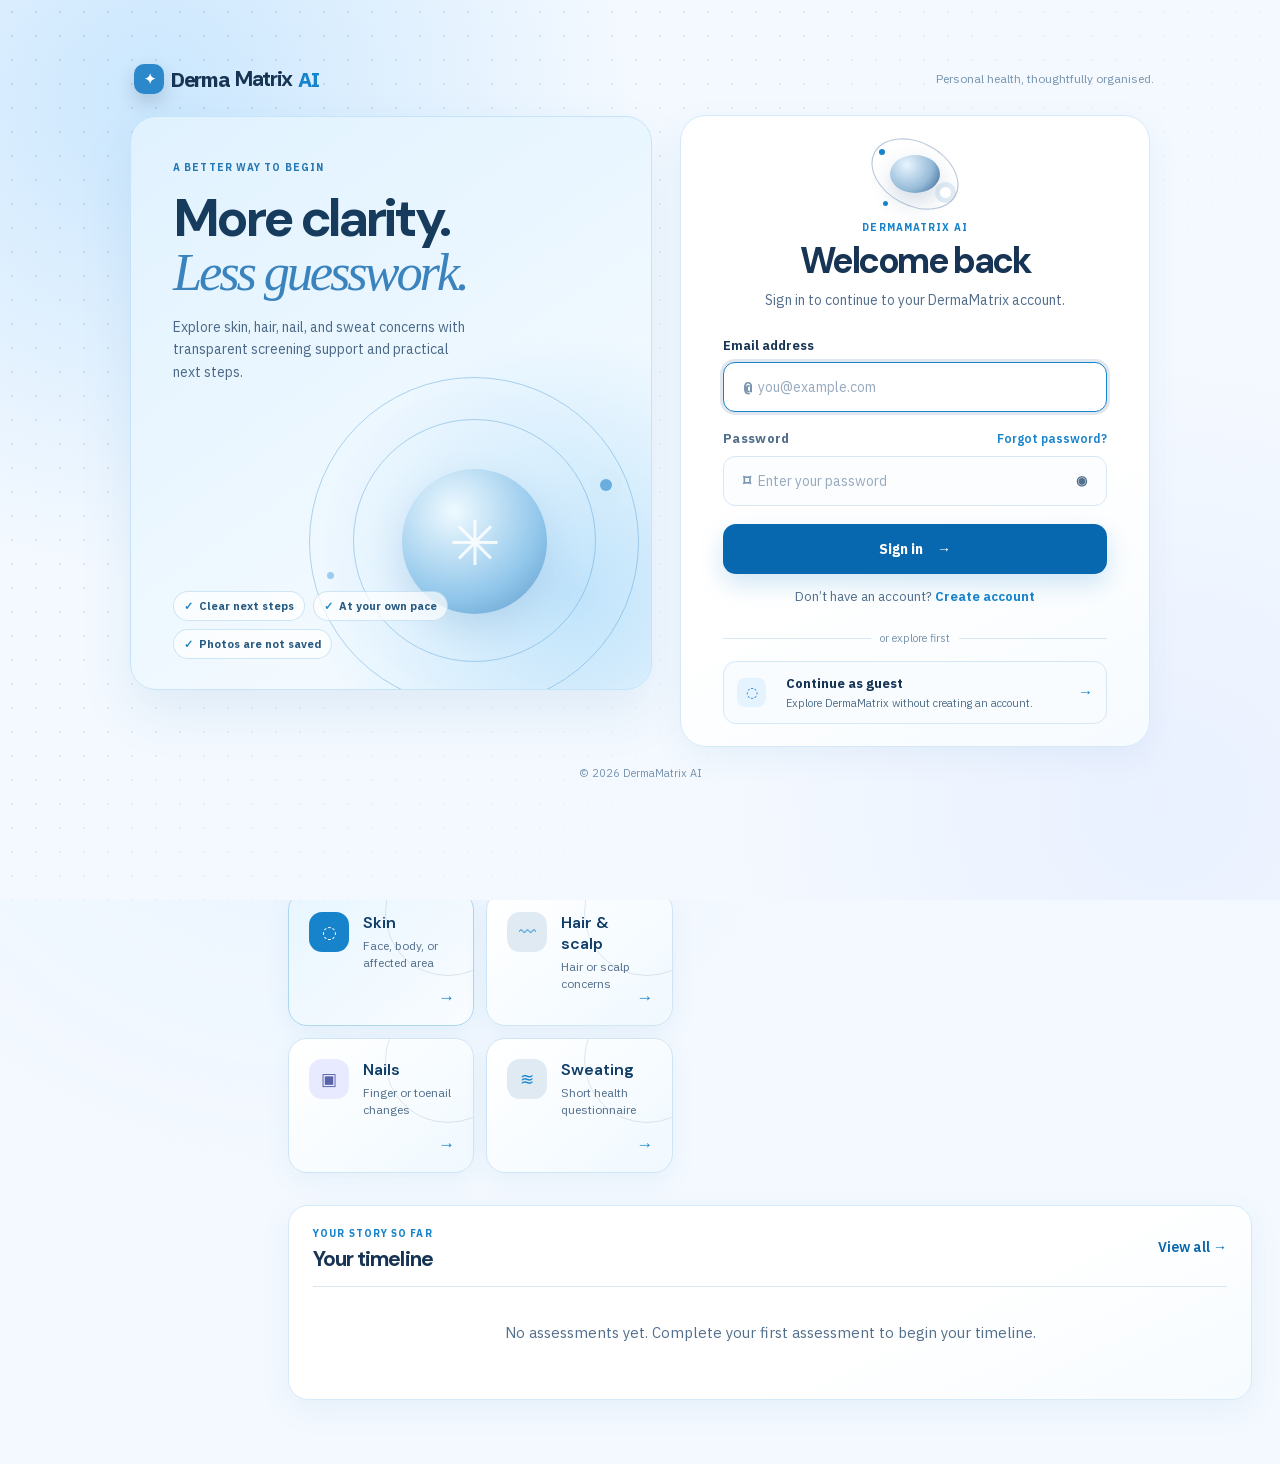
==== commit 8ae9f8ce: "feat: integrate consumer care, account and offline experiences Add account/privacy UI, current-tab r" ====
--- a/dermamatrix-ai/frontend/index.html
+++ b/dermamatrix-ai/frontend/index.html
@@ -4,6 +4,8 @@
     <meta charset="UTF-8" />
     <meta name="viewport" content="width=device-width, initial-scale=1.0" />
     <meta name="theme-color" content="#f4f9ff" />
+    <link rel="manifest" href="manifest.webmanifest" />
+    <link rel="apple-touch-icon" href="assets/pwa-192.png" />
     <link rel="icon" href="data:," />
     <title>DermaMatrix AI | Screening support</title>
     <link rel="stylesheet" href="fonts.css" />
@@ -18,6 +20,7 @@
     <link rel="stylesheet" href="design-system.css" />
     <link rel="stylesheet" href="premium.css" />
     <link rel="stylesheet" href="studio.css" />
+    <link rel="stylesheet" href="consumer.css" />
   </head>
   <body>
     <section class="auth-gate" id="authGate" role="dialog" aria-modal="true" aria-labelledby="authTitle" aria-describedby="authFormSubtitle" aria-hidden="true" tabindex="-1" inert>
@@ -68,7 +71,7 @@
       <aside class="sidebar" id="primaryNav" aria-label="Primary navigation" tabindex="-1">
         <button class="nav-close" id="closeNavButton" type="button" aria-label="Close navigation">Close <span aria-hidden="true">×</span></button>
         <a class="brand" href="#dashboard" data-dashboard-nav="dashboard"><span class="brand-mark">◒</span><span>Derma<span>Matrix</span><small>AI VISUAL INSIGHTS</small></span></a>
-        <nav class="nav-links"><p class="nav-group">Your health</p><a class="active" href="#dashboard" data-page-nav="dashboard"><span>◈</span> Home</a><a href="#home" data-page-nav="home"><span>▧</span> Check My Health</a><a href="#progress" data-page-nav="progress"><span>◔</span> My Journey</a><p class="nav-group">Your care</p><a href="#products" data-page-nav="products"><span>✦</span> Products</a><a href="#support" data-page-nav="support"><span>♧</span> Find a Doctor</a><p class="nav-group">Account</p><button class="nav-action" id="navProfileButton" type="button"><span>◌</span> Profile</button><a href="#settings" data-page-nav="settings"><span>⚙</span> Settings</a><button class="nav-action nav-signout" id="navLogoutButton" type="button"><span>↗</span> Sign out</button></nav>
+        <nav class="nav-links"><p class="nav-group">Your health</p><a class="active" href="#dashboard" data-page-nav="dashboard"><span>◈</span> Today</a><a href="#home" data-page-nav="home"><span>▧</span> Check</a><a href="#progress" data-page-nav="progress"><span>◔</span> Journey</a><p class="nav-group">Your care</p><a href="#products" data-page-nav="products"><span>✦</span> Products</a><a href="#support" data-page-nav="support"><span>♧</span> Find a Doctor</a><p class="nav-group">Account</p><button class="nav-action" id="navProfileButton" type="button"><span>◌</span> Health notes</button><a href="#settings" data-page-nav="settings"><span>⚙</span> Profile</a><button class="nav-action nav-signout" id="navLogoutButton" type="button"><span>↗</span> Sign out</button></nav>
         <button class="profile" id="profileButton"><span class="avatar">GS</span><span><strong id="profileName">Guest profile</strong><small id="profileMeta">Save health details</small></span><b>›</b></button>
       </aside>
       <button class="nav-scrim" id="navScrim" type="button" aria-label="Close navigation" tabindex="-1" aria-hidden="true" hidden></button>
@@ -103,7 +106,7 @@
 
         <section id="progress" class="progress-section" data-page="progress" aria-labelledby="progressTitle"><div class="progress-heading"><div><p class="eyebrow">MY JOURNEY</p><h2 id="progressTitle">Your journey.</h2><p>Keep track of your routines and how things are changing.</p></div><div class="progress-actions"><button class="button primary" id="openProfileFromProgress">Set up profile <span>→</span></button></div></div><div class="progress-layout"><article class="routine-list-card"><div class="section-label"><p class="eyebrow">YOUR ROUTINES</p><h3>What you’re following</h3><p>Keep each routine separate so it is easy to check in.</p></div><div id="routineList" class="routine-list"><p class="empty-state">Save a profile to add and track multiple routines.</p></div></article><article class="routine-form-card"><div class="section-label"><p class="eyebrow">ADD OR EDIT</p><h3 id="routineFormTitle">Add a routine</h3></div><form id="routineForm"><input id="editingRoutineId" type="hidden" /><label>Condition or concern<input id="conditionLabel" required maxlength="180" placeholder="e.g. dry scalp" /></label><label>Routine name<input id="routineName" required maxlength="180" placeholder="e.g. gentle scalp routine" /></label><label>Started on<input id="routineStartDate" type="date" required /></label><label>Anything you want to add?<textarea id="routineNotes" maxlength="2000" placeholder="Optional notes"></textarea></label><div class="form-actions"><button class="button quiet" type="button" id="cancelRoutineEdit" hidden>Cancel</button><button class="button primary" type="submit">Save routine <span>→</span></button></div></form></article></div><section class="journey-status-section"><div class="section-label"><p class="eyebrow">HOW YOU’RE DOING</p><h3>Current status</h3></div><div class="progress-summary" id="progressSummary"><article><span>◔</span><strong>0</strong><small>active routines</small></article><article><span>⌁</span><strong>—</strong><small>latest check-in</small></article><article><span>◌</span><strong>—</strong><small>current trend</small></article></div><p class="monitoring-note" id="monitoringNote">Add a check-in whenever you notice a meaningful change.</p></section><article class="checkin-card"><div class="section-label"><p class="eyebrow">CHECK IN</p><h3>How are things going?</h3><p>A quick update makes your progress easier to follow.</p></div><form id="checkinForm" class="checkin-form"><label>Routine<select id="checkinRoutine" required><option value="">Choose a saved routine</option></select></label><label>Date<input id="checkinDate" type="date" required /></label><label>Current trend<select id="checkinTrend"><option value="improving">Improving</option><option value="unchanged">No noticeable change</option><option value="worsening">Worsening</option></select></label><label>Discomfort<select id="checkinDiscomfort"><option value="0">None</option><option value="6">Mild</option><option value="14">Moderate</option><option value="25">Severe / worsening</option></select></label><label>Recent change<select id="checkinChange"><option value="0">No noticeable change</option><option value="8">Slight change</option><option value="18">Rapid change</option></select></label><label>Add a new photo (optional)<input id="checkinImage" type="file" accept="image/*" /><small>Used only for this check-in. It is not saved or used to judge healing.</small></label><label class="checkin-note">Anything you want to add?<textarea id="checkinNote" maxlength="2000" placeholder="What changed today?"></textarea></label><button class="button primary" type="submit">Save check-in <span>→</span></button></form></article><article class="history-card"><div class="section-label"><p class="eyebrow">YOUR CHECK-INS</p><h3>Recent updates</h3></div><div id="progressHistory" class="progress-history"><p class="empty-state">Your saved check-ins will appear here.</p></div></article><p class="history-export-note" id="historyExportNote">The recent history PDF includes up to 50 assessments, 50 routines and 100 check-ins. It is a discussion brief, not a complete account-data export.</p><button class="button quiet" id="downloadHistoryButton" type="button" aria-describedby="historyExportNote" hidden>Download recent history PDF <span>↓</span></button></section>
 
-        <section id="settings" class="settings-section" data-page="settings" aria-labelledby="settingsTitle"><div class="settings-heading"><p class="eyebrow">SETTINGS</p><h2 id="settingsTitle">Account &amp; preferences.</h2><p class="settings-intro">Control how this local workspace looks, moves, and stores your session.</p></div><div class="settings-groups"><section class="settings-group" aria-labelledby="appearanceSettings"><div class="settings-group-heading"><h3 id="appearanceSettings">Appearance</h3><p>Choose the workspace that feels comfortable.</p></div><div class="settings-rows"><article class="settings-row"><span class="setting-icon">◒</span><div><strong>Theme</strong><p>Switch between clear sky day and midnight blue night themes.</p></div><button class="text-button" id="settingsThemeButton" type="button">Use night theme</button></article><article class="settings-row"><span class="setting-icon">⌁</span><div><strong id="motionToggleLabel">Reduced motion</strong><p id="motionToggleHelp">Minimise decorative movement while preserving clear state changes.</p></div><label class="switch"><input id="motionToggle" type="checkbox" aria-labelledby="motionToggleLabel" aria-describedby="motionToggleHelp" /><span aria-hidden="true"></span></label></article></div></section><section class="settings-group" aria-labelledby="notificationSettings"><div class="settings-group-heading"><h3 id="notificationSettings">Notifications</h3><p>Local reminders for the care routines you choose to track.</p></div><div class="settings-rows"><article class="settings-row"><span class="setting-icon">♧</span><div><strong id="notificationsToggleLabel">Care reminders</strong><p id="notificationsToggleHelp">Enable or pause local follow-up reminders.</p></div><label class="switch"><input id="notificationsToggle" type="checkbox" checked aria-labelledby="notificationsToggleLabel" aria-describedby="notificationsToggleHelp" /><span aria-hidden="true"></span></label></article></div></section><section class="settings-group" aria-labelledby="accountSettings"><div class="settings-group-heading"><h3 id="accountSettings">Account &amp; stored data</h3><p>Manage the current browser session, local records and product-link information.</p></div><div class="settings-rows"><article class="settings-row"><span class="setting-icon">◌</span><div><strong>Session &amp; stored data</strong><p>Signing out ends this browser session and keeps saved local records. <a class="handling-link" href="data-handling.html#rights" target="_blank" rel="noopener">Read data-handling and rights limitations ↗</a>.</p></div><button class="text-button" id="clearProfileButton">Sign out</button></article><article class="settings-row" id="accountExportRow" hidden><span class="setting-icon" aria-hidden="true">↓</span><div><strong>Copy your local account records</strong><p id="accountExportCopy">Download all stored local account records as JSON, including full saved assessment details, health-history entries, routines, check-ins and consent records. The file contains your health information and excludes passwords and source photos. This is separate from the limited recent-history PDF.</p></div><button class="text-button" id="downloadAccountDataButton" type="button" aria-describedby="accountExportCopy" disabled>Download account data (JSON)</button></article><article class="settings-row"><span class="setting-icon">↗</span><div><strong>Partner-link disclosure</strong><p>Partner links never change assessment guidance or product ordering.</p></div><button class="text-button" id="affiliateInfoButton">View details</button></article></div></section></div></section>
+        <section id="settings" class="settings-section" data-page="settings" aria-labelledby="settingsTitle"><div class="settings-heading"><p class="eyebrow">SETTINGS</p><button class="button quiet" id="installWorkspace" type="button" hidden>Install workspace</button><h2 id="settingsTitle">Account &amp; preferences.</h2><p class="settings-intro">Control how this local workspace looks, moves, and stores your session.</p></div><div class="settings-groups"><section class="settings-group" aria-labelledby="appearanceSettings"><div class="settings-group-heading"><h3 id="appearanceSettings">Appearance</h3><p>Choose the workspace that feels comfortable.</p></div><div class="settings-rows"><article class="settings-row"><span class="setting-icon">◒</span><div><strong>Theme</strong><p>Switch between clear sky day and midnight blue night themes.</p></div><button class="text-button" id="settingsThemeButton" type="button">Use night theme</button></article><article class="settings-row"><span class="setting-icon">⌁</span><div><strong id="motionToggleLabel">Reduced motion</strong><p id="motionToggleHelp">Minimise decorative movement while preserving clear state changes.</p></div><label class="switch"><input id="motionToggle" type="checkbox" aria-labelledby="motionToggleLabel" aria-describedby="motionToggleHelp" /><span aria-hidden="true"></span></label></article></div></section><section class="settings-group" aria-labelledby="notificationSettings"><div class="settings-group-heading"><h3 id="notificationSettings">Notifications</h3><p>Local reminders for the care routines you choose to track.</p></div><div class="settings-rows"><article class="settings-row"><span class="setting-icon">♧</span><div><strong id="notificationsToggleLabel">Care reminders</strong><p id="notificationsToggleHelp">Enable or pause local follow-up reminders.</p></div><label class="switch"><input id="notificationsToggle" type="checkbox" checked aria-labelledby="notificationsToggleLabel" aria-describedby="notificationsToggleHelp" /><span aria-hidden="true"></span></label></article></div></section><section class="settings-group" aria-labelledby="accountSettings"><div class="settings-group-heading"><h3 id="accountSettings">Account &amp; stored data</h3><p>Manage the current browser session, local records and product-link information.</p></div><div class="settings-rows"><article class="settings-row"><span class="setting-icon">◌</span><div><strong>Session &amp; stored data</strong><p>Signing out ends this browser session and keeps saved local records. <a class="handling-link" href="data-handling.html#rights" target="_blank" rel="noopener">Read data-handling and rights limitations ↗</a>.</p></div><button class="text-button" id="clearProfileButton">Sign out</button></article><article class="settings-row" id="accountExportRow" hidden><span class="setting-icon" aria-hidden="true">↓</span><div><strong>Copy your local account records</strong><p id="accountExportCopy">Download all stored local account records as JSON, including full saved assessment details, health-history entries, routines, check-ins and consent records. The file contains your health information and excludes passwords and source photos. This is separate from the limited recent-history PDF.</p></div><button class="text-button" id="downloadAccountDataButton" type="button" aria-describedby="accountExportCopy" disabled>Download account data (JSON)</button></article><article class="settings-row"><span class="setting-icon">↗</span><div><strong>Partner-link disclosure</strong><p>Partner links never change assessment guidance or product ordering.</p></div><button class="text-button" id="affiliateInfoButton">View details</button></article></div></section></div></section>
       </main>
     </div>
 
@@ -111,6 +114,10 @@
 
     <div class="profile-modal" id="profileModal" aria-hidden="true" role="dialog" aria-modal="true" aria-labelledby="profileTitle"><div class="modal-backdrop" data-close-profile></div><div class="profile-card"><button class="modal-close" aria-label="Close profile form" data-close-profile>×</button><p class="eyebrow">OPTIONAL LOCAL PROFILE</p><h2 id="profileTitle">Save your health details.</h2><p class="profile-copy">Used only to personalise screening support and your progress workspace. Stored in this local project database for the college prototype.</p><form id="profileForm"><div class="profile-fields"><label>Full name<input name="full_name" required autocomplete="name" /></label><label>Phone number <small>(optional)</small><input name="phone_number" autocomplete="tel" inputmode="tel" /></label><label>Email address<input name="email_address" required type="email" autocomplete="email" /></label><label>Patient ID<span class="id-note">Created after consent</span></label></div><label class="history-field">Past medical history <small>(optional)</small><textarea name="past_history" placeholder="Allergies, relevant diagnoses, medicines"></textarea></label><label class="history-field">Current concerns <small>(optional)</small><textarea name="current_history" placeholder="Symptoms or care a clinician should know"></textarea></label><p class="handling-copy" id="profileHandlingCopy">Local health-history data-handling details are loading.</p><label class="consent-row"><input type="checkbox" name="health_data_consent" required disabled aria-describedby="profileHandlingCopy" /><span>I agree to local database storage of these details and health history for educational screening support.</span></label><a class="handling-link" href="data-handling.html#health-history" target="_blank" rel="noopener">Read local data handling <span aria-hidden="true">↗</span><span class="sr-only"> (opens in a new tab)</span></a><div class="profile-actions"><button type="button" class="button quiet" data-close-profile>Continue as guest</button><button class="button primary" type="submit">Save profile <span>→</span></button></div></form></div></div>
     <div class="toast" id="toast" role="status"></div>
+    <script src="consumer.js"></script>
+    <script src="engagement.js"></script>
+    <script src="assessment-review.js"></script>
     <script src="app.js"></script>
+    <script src="pwa.js"></script>
   </body>
 </html>
--- a/dermamatrix-ai/frontend/consumer.css
+++ b/dermamatrix-ai/frontend/consumer.css
@@ -0,0 +1,3 @@
+.consumer-account{margin:28px 0;max-width:920px}.consumer-account h2{font-size:26px;line-height:1.2}.consumer-account h3{font-size:20px}.consumer-account p,.consumer-account label,.consumer-dialog p,.consumer-dialog label{font-size:16px;line-height:1.55}.consumer-panel{padding:24px;margin:18px 0;background:var(--surface,#fff);border-radius:16px}.consumer-panel form,.consumer-dialog form{display:grid;gap:16px;max-width:620px}.consumer-panel label,.consumer-dialog label{display:grid;gap:7px}.consumer-panel input,.consumer-panel select,.consumer-panel textarea,.consumer-dialog input{font:inherit;padding:12px;border:1px solid var(--line,#c8d3de);border-radius:8px;background:var(--surface,#fff);color:inherit;min-width:0;width:100%;box-sizing:border-box}.consumer-panel details{margin-top:20px}.consumer-panel summary{cursor:pointer;padding:12px 0;font-weight:600}.consumer-panel small{line-height:1.5}.consumer-list{padding-left:20px;display:grid;gap:14px;overflow-wrap:anywhere}.consumer-status:empty{display:none}.consumer-status{padding:16px;background:var(--surface,#fff);border-radius:10px;overflow-wrap:anywhere}.consumer-status[data-error=true]{border-left:3px solid #ac3131}.consumer-dialog{background:var(--surface,#fff);color:var(--ink,#172c44);border:0;border-radius:18px;padding:28px;width:min(520px,calc(100% - 32px));max-height:calc(100dvh - 48px);overflow:auto;box-sizing:border-box}.consumer-dialog::backdrop{background:rgba(12,24,40,.55)}.consumer-actions{display:flex;gap:12px;flex-wrap:wrap}.consumer-dialog button{min-height:44px}.consumer-account [hidden],.consumer-dialog [hidden]{display:none!important}body[data-theme=dark] .consumer-panel,body[data-theme=dark] .consumer-status,body[data-theme=dark] .consumer-dialog{background:#16283b;color:#eef5fc}body[data-theme=dark] .consumer-panel input,body[data-theme=dark] .consumer-panel textarea,body[data-theme=dark] .consumer-panel select,body[data-theme=dark] .consumer-dialog input{background:#102033;color:#eef5fc;border-color:#476078}@media(max-width:600px){.consumer-panel{padding:18px}.consumer-dialog{padding:22px}.consumer-panel button{width:100%}}
+.learn-section{display:none;padding:28px;max-width:1100px}.learn-section.page-active{display:block}.consumer-filter{display:flex;align-items:end;gap:16px;flex-wrap:wrap;margin:22px 0}.consumer-filter label{display:grid;gap:8px;flex:1;min-width:150px}.consumer-filter input,.consumer-filter select{font:inherit;padding:12px;border:1px solid #a9bdce;border-radius:8px;background:var(--surface,#fff);color:inherit;min-width:0;width:100%;box-sizing:border-box}.learn-row,.journey-search-row,.today-task{padding:18px 0;border-bottom:1px solid var(--line,#dce6ef);overflow-wrap:anywhere}.learn-row h3,.journey-search-row h4{margin:0 0 8px}.learn-row p,.today-task p,.journey-search-row p{margin:7px 0}.today-task button,.journey-search-row button{margin:10px 8px 0 0}.today-panel .consumer-actions{margin-top:22px}.routine-day-options{display:flex;gap:12px;flex-wrap:wrap}.consumer-panel .routine-day-options label,.consumer-panel .consumer-checkbox{display:flex;align-items:center;gap:8px}.consumer-panel input[type=checkbox]{width:20px;height:20px;flex:none}.consumer-panel fieldset{border:1px solid var(--line,#c8d3de);padding:14px;border-radius:8px}.consumer-filter button,.learn-row button,.today-task button{min-height:44px}body[data-theme=dark] .consumer-filter input,body[data-theme=dark] .consumer-filter select{background:#102033;color:#eef5fc}@media(max-width:600px){.learn-section{padding:20px}.consumer-filter{display:grid;grid-template-columns:1fr}.consumer-filter label{min-width:0}}
+.assessment-review-fields{display:grid;grid-template-columns:1fr 2fr;gap:12px;margin:22px 0;overflow-wrap:anywhere}.assessment-review-fields dt{font-weight:600}.assessment-review-fields dd{margin:0}.capture-help{padding:18px 0;font-size:16px;line-height:1.55}.capture-help summary{cursor:pointer;font-weight:600}.capture-help li{margin-bottom:10px}@media(max-width:600px){.assessment-review-fields{grid-template-columns:1fr}.assessment-review-fields dd{margin-bottom:10px}}
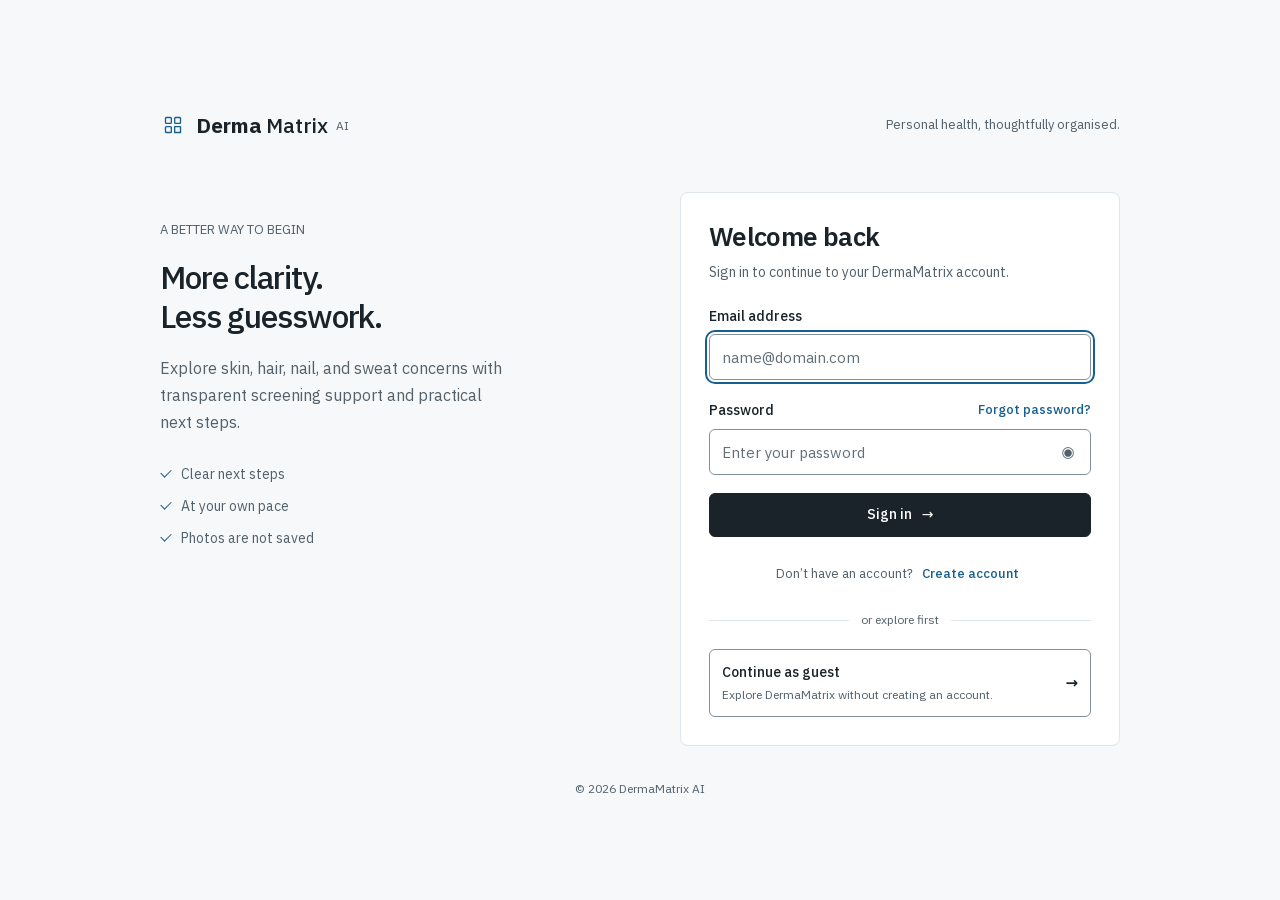
==== commit eebb5266: "Organize consumer workflows and unify the application interface" ====
--- a/dermamatrix-ai/frontend/index.html
+++ b/dermamatrix-ai/frontend/index.html
@@ -3,7 +3,7 @@
   <head>
     <meta charset="UTF-8" />
     <meta name="viewport" content="width=device-width, initial-scale=1.0" />
-    <meta name="theme-color" content="#f4f9ff" />
+    <meta name="theme-color" content="#f6f8fa" />
     <link rel="manifest" href="manifest.webmanifest" />
     <link rel="apple-touch-icon" href="assets/pwa-192.png" />
     <link rel="icon" href="data:," />
@@ -12,29 +12,25 @@
     <link rel="stylesheet" href="styles.css" />
     <link rel="stylesheet" href="compliance.css" />
     <link rel="stylesheet" href="discover.css" />
-    <link rel="stylesheet" href="theme.css" />
     <link rel="stylesheet" href="results.css" />
-    <link rel="stylesheet" href="reference.css" />
     <link rel="stylesheet" href="flow.css" />
-    <link rel="stylesheet" href="experience.css" />
-    <link rel="stylesheet" href="design-system.css" />
-    <link rel="stylesheet" href="premium.css" />
-    <link rel="stylesheet" href="studio.css" />
     <link rel="stylesheet" href="consumer.css" />
+    <link rel="stylesheet" href="product.css" />
   </head>
   <body>
+    <a class="skip-link" href="#workspaceContent">Skip to content</a>
     <section class="auth-gate" id="authGate" role="dialog" aria-modal="true" aria-labelledby="authTitle" aria-describedby="authFormSubtitle" aria-hidden="true" tabindex="-1" inert>
       <div class="auth-backdrop" aria-hidden="true"></div>
       <div class="auth-layout">
         <header class="auth-brand-row">
-          <a class="auth-brand" href="#dashboard" aria-label="DermaMatrix AI home"><span aria-hidden="true">✦</span><b>Derma</b>Matrix <em>AI</em></a>
+          <a class="auth-brand" href="#dashboard" aria-label="DermaMatrix AI home"><span aria-hidden="true"></span><b>Derma</b>Matrix <em>AI</em></a>
           <p>Personal health, thoughtfully organised.</p>
         </header>
         <aside class="auth-story" aria-label="About DermaMatrix">
           <p class="auth-story-kicker">A BETTER WAY TO BEGIN</p>
           <h2>More clarity.<br /><em>Less guesswork.</em></h2>
           <p>Explore skin, hair, nail, and sweat concerns with transparent screening support and practical next steps.</p>
-          <div class="auth-story-art" aria-hidden="true"><span class="story-ring story-ring-one"></span><span class="story-ring story-ring-two"></span><span class="story-core">✳</span><span class="story-spark story-spark-one"></span><span class="story-spark story-spark-two"></span></div>
+
           <div class="auth-story-points"><span>Clear next steps</span><span>At your own pace</span><span>Photos are not saved</span></div>
         </aside>
         <main class="auth-card">
@@ -46,14 +42,14 @@
           </div>
           <p class="auth-message" id="authMessage" role="alert" aria-live="assertive" hidden></p>
           <form class="auth-form" id="loginForm">
-            <label class="auth-field"><span>Email address</span><span class="auth-input"><span aria-hidden="true">@</span><input name="email_address" type="email" autocomplete="email" maxlength="254" required placeholder="you@example.com" /></span></label>
+            <label class="auth-field"><span>Email address</span><span class="auth-input"><span aria-hidden="true">@</span><input name="email_address" type="email" autocomplete="email" maxlength="254" required placeholder="name@domain.com" /></span></label>
             <div class="auth-field"><span class="auth-label-row"><label for="loginPassword">Password</label><button class="auth-inline-link" id="forgotPasswordButton" type="button">Forgot password?</button></span><span class="auth-input"><span aria-hidden="true">⌑</span><input id="loginPassword" name="password" type="password" autocomplete="current-password" required placeholder="Enter your password" /><button class="password-toggle" type="button" data-auth-password-toggle="loginPassword" aria-controls="loginPassword" aria-label="Show password" aria-pressed="false"><span aria-hidden="true">◉</span></button></span></div>
             <button class="auth-primary" type="submit"><span class="auth-button-label">Sign in</span><span class="auth-button-arrow" aria-hidden="true">→</span><span class="auth-button-spinner" aria-hidden="true"></span></button>
             <p class="auth-switch">Don’t have an account? <button type="button" data-auth-tab="register">Create account</button></p>
           </form>
           <form class="auth-form" id="registerForm" hidden>
             <label class="auth-field"><span>Full name</span><span class="auth-input"><span aria-hidden="true">◌</span><input name="full_name" autocomplete="name" maxlength="150" required placeholder="Your name" /></span></label>
-            <label class="auth-field"><span>Email address</span><span class="auth-input"><span aria-hidden="true">@</span><input name="email_address" type="email" autocomplete="email" maxlength="254" required placeholder="you@example.com" /></span></label>
+            <label class="auth-field"><span>Email address</span><span class="auth-input"><span aria-hidden="true">@</span><input name="email_address" type="email" autocomplete="email" maxlength="254" required placeholder="name@domain.com" /></span></label>
             <div class="auth-field"><label for="registerPassword">Password</label><span class="auth-input"><span aria-hidden="true">⌑</span><input id="registerPassword" name="password" type="password" autocomplete="new-password" minlength="8" required placeholder="At least 8 characters" /><button class="password-toggle" type="button" data-auth-password-toggle="registerPassword" aria-controls="registerPassword" aria-label="Show password" aria-pressed="false"><span aria-hidden="true">◉</span></button></span></div>
             <div class="auth-field"><label for="confirmPassword">Confirm password</label><span class="auth-input"><span aria-hidden="true">⌑</span><input id="confirmPassword" name="confirm_password" type="password" autocomplete="new-password" minlength="8" required placeholder="Re-enter your password" /><button class="password-toggle" type="button" data-auth-password-toggle="confirmPassword" aria-controls="confirmPassword" aria-label="Show password" aria-pressed="false"><span aria-hidden="true">◉</span></button></span></div>
             <details class="auth-optional-details"><summary>Add phone number <span>Optional</span></summary><label class="auth-field"><span>Phone number</span><span class="auth-input"><span aria-hidden="true">⌕</span><input name="phone_number" autocomplete="tel" inputmode="tel" maxlength="30" placeholder="Your mobile number" /></span></label></details>
@@ -70,22 +66,42 @@
     <div class="app-shell">
       <aside class="sidebar" id="primaryNav" aria-label="Primary navigation" tabindex="-1">
         <button class="nav-close" id="closeNavButton" type="button" aria-label="Close navigation">Close <span aria-hidden="true">×</span></button>
-        <a class="brand" href="#dashboard" data-dashboard-nav="dashboard"><span class="brand-mark">◒</span><span>Derma<span>Matrix</span><small>AI VISUAL INSIGHTS</small></span></a>
-        <nav class="nav-links"><p class="nav-group">Your health</p><a class="active" href="#dashboard" data-page-nav="dashboard"><span>◈</span> Today</a><a href="#home" data-page-nav="home"><span>▧</span> Check</a><a href="#progress" data-page-nav="progress"><span>◔</span> Journey</a><p class="nav-group">Your care</p><a href="#products" data-page-nav="products"><span>✦</span> Products</a><a href="#support" data-page-nav="support"><span>♧</span> Find a Doctor</a><p class="nav-group">Account</p><button class="nav-action" id="navProfileButton" type="button"><span>◌</span> Health notes</button><a href="#settings" data-page-nav="settings"><span>⚙</span> Profile</a><button class="nav-action nav-signout" id="navLogoutButton" type="button"><span>↗</span> Sign out</button></nav>
+        <a class="brand" href="#dashboard" data-dashboard-nav="dashboard"><span class="brand-mark" data-ui-icon="mark"></span><span>Derma<span>Matrix</span><small>Personal screening support</small></span></a>
+        <nav class="nav-links"><p class="nav-group">Your health</p><a class="active" href="#dashboard" data-page-nav="dashboard"><span data-ui-icon="dashboard"></span> Today</a><a href="#home" data-page-nav="home"><span data-ui-icon="home"></span> Check</a><a href="#progress" data-page-nav="progress"><span data-ui-icon="progress"></span> Journey</a><p class="nav-group">Your care</p><a href="#products" data-page-nav="products"><span data-ui-icon="products"></span> Products</a><a href="#support" data-page-nav="support"><span data-ui-icon="support"></span> Find a Doctor</a><p class="nav-group">Account</p><button class="nav-action" id="navProfileButton" type="button"><span>◌</span> Health notes</button><a href="#settings" data-page-nav="settings"><span data-ui-icon="settings"></span> Profile</a><button class="nav-action nav-signout" id="navLogoutButton" type="button"><span>↗</span> Sign out</button></nav>
         <button class="profile" id="profileButton"><span class="avatar">GS</span><span><strong id="profileName">Guest profile</strong><small id="profileMeta">Save health details</small></span><b>›</b></button>
       </aside>
       <button class="nav-scrim" id="navScrim" type="button" aria-label="Close navigation" tabindex="-1" aria-hidden="true" hidden></button>
 
-      <main>
-        <header class="topbar"><button class="menu-button" aria-label="Open navigation" aria-controls="primaryNav" aria-expanded="false">☰</button><div><p class="workspace-label">DermaMatrix AI</p><strong id="workspaceTitle">Home</strong></div><div class="topbar-actions"><label class="workspace-search"><span>⌕</span><input id="workspaceSearch" type="search" placeholder="Search care topics" aria-label="Search care topics" /></label><button class="theme-toggle" id="themeToggle" type="button" aria-label="Switch to dark mode" aria-pressed="false"><span aria-hidden="true">☾</span><b>Night</b></button><button class="quiet-link" id="topProfileButton">Create profile</button></div></header>
-        <section id="dashboard" class="dashboard-section page-active" data-page="dashboard" aria-labelledby="dashboardTitle"><div class="dashboard-heading"><div><p class="eyebrow">YOUR SPACE TO FEEL MORE INFORMED</p><h1 id="dashboardTitle"><span id="dashboardGreeting">Good morning</span><span id="dashboardUserGreeting">, <span id="dashboardUser">there</span></span>.</h1><p>A simple place to understand what you notice and decide what to do next.</p></div><div class="dashboard-heading-actions"><button class="button primary" data-dashboard-nav="home">Check My Health <span>→</span></button><button class="button quiet" data-dashboard-nav="progress">My Journey</button></div></div><section class="health-snapshot"><div class="section-heading"><div><p class="eyebrow">JUST FOR YOU</p><h2>Your starting point</h2></div><button class="text-button" data-dashboard-nav="progress">View journey →</button></div><div id="dashboardSnapshot" class="snapshot-grid"><article class="snapshot-card"><span>◌</span><div><small>FIRST STEP</small><strong>Your journey starts here</strong><p>Choose an area to begin.</p></div></article></div><p class="snapshot-guide"><span>YOUR SPACE</span>Small steps become a clearer picture over time.</p></section><section class="dashboard-actions-section"><div class="section-heading"><div><p class="eyebrow">LET’S BEGIN</p><h2>What would you like to check?</h2></div></div><div class="dashboard-actions"><button class="dashboard-action primary-action" data-dashboard-area="Skin"><span>◌</span><strong>Skin</strong><small>Face, body, or affected area</small><b>→</b></button><button class="dashboard-action" data-dashboard-area="Hair"><span>〰</span><strong>Hair &amp; scalp</strong><small>Hair or scalp concerns</small><b>→</b></button><button class="dashboard-action" data-dashboard-area="Nails"><span>▣</span><strong>Nails</strong><small>Finger or toenail changes</small><b>→</b></button><button class="dashboard-action" data-dashboard-area="Sweat"><span>≋</span><strong>Sweating</strong><small>Short health questionnaire</small><b>→</b></button></div></section><div class="dashboard-lower-grid"><section class="dashboard-recent"><div class="section-heading"><div><p class="eyebrow">YOUR STORY SO FAR</p><h2>Your timeline</h2></div><button class="text-button" data-dashboard-nav="progress">View all →</button></div><div id="dashboardActivity" class="dashboard-activity"><p class="empty-state">No assessments yet. Complete your first assessment to begin your timeline.</p></div></section><aside class="next-step-card" id="nextStepCard" hidden></aside></div></section>
-        <section id="home" class="intro" data-page="home"><div><p class="eyebrow">CHECK MY HEALTH</p><h1>Start a focused health check.</h1><p>Choose an area, then add an image or complete a short questionnaire.</p></div></section>
+      <main id="workspaceContent" tabindex="-1">
+        <header class="topbar"><button class="menu-button" aria-label="Open navigation" aria-controls="primaryNav" aria-expanded="false"></button><div><p class="workspace-label">DermaMatrix AI</p><strong id="workspaceTitle">Home</strong></div><div class="topbar-actions"><label class="workspace-search"><span>⌕</span><input id="workspaceSearch" type="search" placeholder="Search care topics" aria-label="Search care topics" /></label><button class="theme-toggle" id="themeToggle" type="button" aria-label="Switch to dark mode" aria-pressed="false"><span aria-hidden="true"></span><b>Night</b></button><button class="quiet-link" id="topProfileButton">Create profile</button></div></header>
+        <section id="dashboard" class="dashboard-section page-active" data-page="dashboard" aria-labelledby="dashboardTitle">
+          <header class="dashboard-heading">
+            <div><p class="dashboard-greeting"><span id="dashboardGreeting">Welcome</span><span id="dashboardUserGreeting">, <span id="dashboardUser"></span></span></p><h1 id="dashboardTitle">Your health, at a glance</h1><p>Understand a concern. Keep track of what matters.</p></div>
+            <div class="dashboard-heading-actions"><button class="button primary" data-dashboard-nav="home">Start a check <span aria-hidden="true">→</span></button></div>
+          </header>
+          <section class="dashboard-actions-section" aria-labelledby="concernChoicesTitle">
+            <div class="section-heading"><div><h2 id="concernChoicesTitle">What would you like to check?</h2><p>Choose a concern to see the right input and available support.</p></div></div>
+            <div class="dashboard-actions">
+              <button class="dashboard-action" data-dashboard-area="Skin"><span data-ui-icon="skin" aria-hidden="true"></span><strong>Skin</strong><small>Face, body or a close-up</small><b aria-hidden="true">→</b></button>
+              <button class="dashboard-action" data-dashboard-area="Hair"><span data-ui-icon="hair" aria-hidden="true"></span><strong>Hair &amp; scalp</strong><small>Photo &amp; concern context</small><b aria-hidden="true">→</b></button>
+              <button class="dashboard-action" data-dashboard-area="Nails"><span data-ui-icon="nails" aria-hidden="true"></span><strong>Nails</strong><small>Fingernail or toenail photo</small><b aria-hidden="true">→</b></button>
+              <button class="dashboard-action" data-dashboard-area="Sweat"><span data-ui-icon="sweat" aria-hidden="true"></span><strong>Sweating</strong><small>Short questionnaire</small><b aria-hidden="true">→</b></button>
+            </div>
+            <p class="scope-note">Screening support, not a diagnosis. Uploaded photos are not retained.</p>
+          </section>
+          <div class="dashboard-care-grid" id="dashboardCareGrid">
+            <section class="health-snapshot" aria-labelledby="snapshotTitle"><div class="section-heading"><h2 id="snapshotTitle">Your latest overview</h2><button class="text-button" data-dashboard-nav="progress">View journey <span aria-hidden="true">→</span></button></div><div id="dashboardSnapshot" class="snapshot-grid"></div></section>
+          </div>
+          <p class="dashboard-care-note" hidden>Saved observations and self-reported updates; not measured healing.</p>
+          <div class="dashboard-lower-grid"><section class="dashboard-recent"><div class="section-heading"><h2>Recent activity</h2><button class="text-button" data-dashboard-nav="progress">View all <span aria-hidden="true">→</span></button></div><div id="dashboardActivity" class="dashboard-activity"><p class="empty-state">Your saved checks will appear here.</p></div></section><aside class="next-step-card" id="nextStepCard" hidden></aside></div>
+        </section>
+        <section id="home" class="intro" data-page="home"><div><p class="eyebrow">CHECK MY HEALTH</p><h1>Start a check</h1><p>Choose an area, then add an image or complete a short questionnaire.</p></div></section>
 
         <section id="screen" class="screen-layout page-active" data-page="home" aria-labelledby="screenTitle">
           <article class="screen-card">
             <div class="card-heading"><div><p class="eyebrow">GUIDED ASSESSMENT</p><h2 id="screenTitle" tabindex="-1">What would you like to check?</h2><p>Choose an area to begin.</p></div><div class="assessment-meta"><span id="assessmentStatus" role="status">READY TO START</span><span id="stepCount">STEP 1 OF 4</span></div></div>
             <ol class="assessment-steps" aria-label="Assessment steps"><li class="active"><span>1</span>Choose area</li><li><span>2</span>Add image or answers</li><li><span>3</span>Review &amp; consent</li><li><span>4</span>Result</li></ol>
-            <div class="screen-step"><span>1</span><div><strong>What would you like to check?</strong><small>Choose an area to begin</small></div></div>
+
             <div class="area-choice"><button class="selected" data-area="Skin"><span>◌</span><div>Skin<small>Face, body, or affected area</small></div></button><button data-area="Hair"><span>〰</span><div>Hair &amp; scalp<small>Hair loss, thinning, or scalp</small></div></button><button data-area="Nails"><span>▣</span><div>Nails<small>Fingernails or toenails</small></div></button><button data-area="Sweat"><span>≋</span><div>Sweating<small>Questionnaire-based assessment</small></div></button></div>
             <div class="module-status" id="moduleStatus"><p id="moduleStatusSummary">Add a clear photo for a quality check and practical next steps.</p><details><summary>What this check can do</summary><p id="moduleStatusDetail">Skin photos receive image-quality and context support. The scoped lesion research classifier runs only for an attested dermatoscopic single lesion.</p></details></div>
             <div id="imageWorkflow"><div class="screen-step upload-step"><span>2</span><div><strong id="uploadStepTitle">Upload a clear image</strong><small id="uploadStepCopy">Your image is not stored by this app</small></div></div>
@@ -97,16 +113,16 @@
             <div class="assessment-handling"><p class="handling-copy" id="assessmentHandlingCopy">Source images are not retained. Signed-in assessments save derived health information; guest results are not saved.</p><a class="handling-link" href="data-handling.html#assessments" target="_blank" rel="noopener">Read local data handling <span aria-hidden="true">↗</span><span class="sr-only"> (opens in a new tab)</span></a></div><div class="clinical-checks"><label class="assessment-consent"><input id="imageConsent" type="checkbox" disabled aria-describedby="assessmentHandlingCopy" /> <span id="consentCopy">I agree to local processing of this image and the details I provide for an educational assessment.</span></label><div class="presentation-case-option"><label class="presentation-case-toggle"><input id="presentationCaseEnabled" type="checkbox" aria-describedby="presentationHelp" /> Exact-file teaching-case matching · demo only</label><p class="handling-copy" id="presentationHelp">Optional: match an original supplied teaching file by its fingerprint. A match adds pre-written reference information; it does not prove a diagnosis or model accuracy on other images. Leave off for ordinary assessments.</p></div><label class="optional-safety"><input id="urgentConcern" type="checkbox" /> I need prompt medical care</label><label id="dermoscopyAttestation" hidden><input id="dermoscopyConsent" type="checkbox" aria-describedby="dermoscopyHelp" /> I confirm this is a dermatoscope photo of one lesion.<span id="dermoscopyHelp" class="sr-only">An ordinary phone photo does not qualify as dermoscopy.</span></label></div><p class="consent-error" id="consentError" role="alert" hidden></p>
             <div class="action-row"><p id="reviewStepCopy">Step 3: Review your image with transparent AI scope and guidance.</p><button class="button primary" id="analyzeButton" disabled>Review image <span>→</span></button></div>
           </article>
-          <aside class="safety-card"><span class="safety-icon">✚</span><h2>AI-assisted screening</h2><p>Image quality and model scope are shown clearly before you review your result.</p></aside>
+          <aside class="safety-card"><span class="safety-icon"></span><h2>AI-assisted screening</h2><p>Image quality and model scope are shown clearly before you review your result.</p></aside>
         </section>
 
-        <section id="products" class="products-section" data-page="products" aria-labelledby="productsTitle"><div class="products-heading"><div><p class="eyebrow">PRODUCT DISCOVERY</p><h2 id="productsTitle">Browse care products.</h2><p>Search products, ingredients, brands, or routine topics.</p></div><form class="product-search" id="productSearchForm"><label for="productSearch">Search the catalogue</label><div class="product-search-row"><input id="productSearch" type="search" autocomplete="off" maxlength="120" placeholder="Search products, ingredients, brands..." /><button class="button primary" type="submit">Search <span>→</span></button></div></form></div><div class="care-context-card" id="careContext"><span>✦</span><div><strong>Discovery only</strong><p>Browse independently, then confirm suitability with a doctor or pharmacist.</p></div><details class="care-context-details"><summary>About product guidance</summary><p>External links never affect an assessment. Product categories are not prescriptions, diagnoses, or treatment plans.</p></details></div><div class="product-search-pills" aria-label="Popular product searches"><span>Popular</span><button type="button" data-product-query="fragrance-free moisturiser">Moisturiser</button><button type="button" data-product-query="broad spectrum sunscreen">Sunscreen</button><button type="button" data-product-query="ketoconazole shampoo">Scalp care</button><button type="button" data-product-query="nail care">Nail care</button><button type="button" data-product-query="vitamin D">Wellness</button></div><div class="product-tabs" role="tablist" aria-label="Product categories"><button class="selected" data-filter="all" role="tab" aria-selected="true">All</button><button data-filter="skin" role="tab" aria-selected="false">Skin</button><button data-filter="hair" role="tab" aria-selected="false">Hair &amp; scalp</button><button data-filter="nails" role="tab" aria-selected="false">Nails</button><button data-filter="wellness" role="tab" aria-selected="false">Wellness</button></div><div class="catalog-toolbar"><div class="catalog-summary" role="status" aria-live="polite"><strong id="productResultCount">Loading products</strong><span id="productResultMeta">Curated discovery categories</span></div><div class="catalog-toolbar-actions"><button id="productFiltersToggle" class="button quiet catalog-filter-trigger" type="button" aria-expanded="false" aria-controls="productFilterPanel">Filters</button><label class="catalog-sort">Sort<select id="productSort"><option value="recommended">Recommended</option><option value="name">Name A–Z</option><option value="category">Category</option></select></label></div></div><section class="product-filter-panel" id="productFilterPanel" hidden aria-label="Product filters"><div><strong>Care focus</strong><p>Choose a relevant topic to narrow these discovery categories.</p></div><div class="product-tag-filters" id="productTagFilters"></div></section><div class="active-product-filters" id="activeProductFilters" aria-live="polite" hidden></div><div class="catalog-scroll" id="catalogScroll"><div class="catalog-grid" id="productCatalog" aria-live="polite"></div></div><p class="catalog-disclaimer">External searches and partner links are labelled. They do not influence screening output, medical suitability, or product ordering.</p></section>
+        <section id="products" class="products-section" data-page="products" aria-labelledby="productsTitle"><div class="products-heading"><div><p class="eyebrow">PRODUCT DISCOVERY</p><h1 id="productsTitle">Care product directory</h1><p>Search products, ingredients, brands, or routine topics.</p></div><form class="product-search" id="productSearchForm"><label for="productSearch">Search the catalogue</label><div class="product-search-row"><input id="productSearch" type="search" autocomplete="off" maxlength="120" placeholder="Search products, ingredients, brands..." /><button class="button primary" type="submit">Search <span>→</span></button></div></form></div><div class="care-context-card" id="careContext"><span></span><div><strong>Discovery only</strong><p>Browse independently, then confirm suitability with a doctor or pharmacist.</p></div><details class="care-context-details"><summary>About product guidance</summary><p>External links never affect an assessment. Product categories are not prescriptions, diagnoses, or treatment plans.</p></details></div><div class="product-search-pills" aria-label="Popular product searches"><span>Popular</span><button type="button" data-product-query="fragrance-free moisturiser">Moisturiser</button><button type="button" data-product-query="broad spectrum sunscreen">Sunscreen</button><button type="button" data-product-query="ketoconazole shampoo">Scalp care</button><button type="button" data-product-query="nail care">Nail care</button><button type="button" data-product-query="vitamin D">Wellness</button></div><div class="product-tabs" role="tablist" aria-label="Product categories"><button class="selected" data-filter="all" role="tab" aria-selected="true">All</button><button data-filter="skin" role="tab" aria-selected="false">Skin</button><button data-filter="hair" role="tab" aria-selected="false">Hair &amp; scalp</button><button data-filter="nails" role="tab" aria-selected="false">Nails</button><button data-filter="wellness" role="tab" aria-selected="false">Wellness</button></div><div class="catalog-toolbar"><div class="catalog-summary" role="status" aria-live="polite"><strong id="productResultCount">Loading products</strong><span id="productResultMeta">Curated discovery categories</span></div><div class="catalog-toolbar-actions"><button id="productFiltersToggle" class="button quiet catalog-filter-trigger" type="button" aria-expanded="false" aria-controls="productFilterPanel">Filters</button><label class="catalog-sort">Sort<select id="productSort"><option value="recommended">Recommended</option><option value="name">Name A–Z</option><option value="category">Category</option></select></label></div></div><section class="product-filter-panel" id="productFilterPanel" hidden aria-label="Product filters"><div><strong>Care focus</strong><p>Choose a relevant topic to narrow these discovery categories.</p></div><div class="product-tag-filters" id="productTagFilters"></div></section><div class="active-product-filters" id="activeProductFilters" aria-live="polite" hidden></div><div class="catalog-scroll" id="catalogScroll"><div class="catalog-grid" id="productCatalog" aria-live="polite"></div></div><p class="catalog-disclaimer">External searches and partner links are labelled. They do not influence screening output, medical suitability, or product ordering.</p></section>
 
-        <section id="support" class="support-section" data-page="support" aria-labelledby="supportTitle"><div class="support-heading"><div><p class="eyebrow">SPECIALIST SEARCH</p><h2 id="supportTitle">Find the right dermatologist.</h2><p>Search nearby specialists by concern and location, then choose the contact option that works for you.</p></div></div><section class="doctor-search-hero" aria-labelledby="doctorSearchTitle"><div class="doctor-search-intro"><span class="doctor-search-icon" aria-hidden="true">✚</span><div><p class="eyebrow">START YOUR SEARCH</p><h3 id="doctorSearchTitle">What do you need help with?</h3><p id="directorySpecialtyCopy">Tell us what you would like help with, then choose where to look.</p></div></div><form class="directory-search-form" id="directorySearchForm"><label class="directory-concern-field" for="directoryConcern">Concern or specialist<input id="directoryConcern" maxlength="120" placeholder="e.g. dry scalp or dermatologist" /></label><label class="directory-location-field" for="directoryLocation">City, area, or postcode<input id="directoryLocation" required placeholder="e.g. Coimbatore" /></label><button class="button primary" type="submit">Find specialists <span>→</span></button><button class="button quiet" id="appointmentSearchButton" type="button">See appointment options <span>↗</span></button></form><div class="directory-utility-row"><button class="text-button" id="useDirectoryLocationButton" type="button">Use my location</button><p id="directoryLocationStatus" class="directory-status" role="status">Your location stays in this browser and is only used to open a nearby search.</p></div></section><section class="doctor-quick-search" aria-label="Common specialist searches"><div><p class="eyebrow">COMMON SEARCHES</p><h3>Start with a common concern</h3></div><div class="doctor-quick-search-chips"><button type="button" data-directory-query="Acne">Acne</button><button type="button" data-directory-query="Hair loss">Hair loss</button><button type="button" data-directory-query="Eczema">Eczema</button><button type="button" data-directory-query="Fungal skin concern">Fungal skin concerns</button><button type="button" data-directory-query="Pigmentation">Pigmentation</button><button type="button" data-directory-query="Mole or spot check">Mole or spot check</button><button type="button" data-directory-query="Nail concern">Nail concerns</button><button type="button" data-directory-query="Dermatologist">General dermatologist</button></div></section><section class="directory-handoff" id="directoryHandoffState" aria-live="polite"><span>⌕</span><div><strong>Nearby specialists</strong><p>Your search opens current clinic listings with contact details, directions, reviews, and appointment options where available.</p></div></section><div class="doctor-flow-cards" aria-label="What you can do next"><article><span>⌕</span><div><strong>Find a match</strong><p>Use everyday words for your concern and a location you know.</p></div></article><article><span>↗</span><div><strong>Review current details</strong><p>Look at clinic information and options directly in the listing.</p></div></article><article><span>◷</span><div><strong>Contact the clinic</strong><p>Confirm availability, fees, and the best way to book.</p></div></article></div></section>
+        <section id="support" class="support-section" data-page="support" aria-labelledby="supportTitle"><div class="support-heading"><div><p class="eyebrow">SPECIALIST SEARCH</p><h1 id="supportTitle">Find a clinician</h1><p>Search current specialist listings and confirm details directly with the clinic.</p></div></div><section class="doctor-search-hero" aria-labelledby="doctorSearchTitle"><div class="doctor-search-intro"><span class="doctor-search-icon" aria-hidden="true"></span><div><p class="eyebrow">START YOUR SEARCH</p><h3 id="doctorSearchTitle">What do you need help with?</h3><p id="directorySpecialtyCopy">Tell us what you would like help with, then choose where to look.</p></div></div><form class="directory-search-form" id="directorySearchForm"><label class="directory-concern-field" for="directoryConcern">Concern or specialist<input id="directoryConcern" maxlength="120" placeholder="e.g. dry scalp or dermatologist" /></label><label class="directory-location-field" for="directoryLocation">City, area, or postcode<input id="directoryLocation" required placeholder="e.g. Coimbatore" /></label><button class="button primary" type="submit">Find specialists <span>→</span></button><button class="button quiet" id="appointmentSearchButton" type="button">See appointment options <span>↗</span></button></form><div class="directory-utility-row"><button class="text-button" id="useDirectoryLocationButton" type="button">Use my location</button><p id="directoryLocationStatus" class="directory-status" role="status">Your location stays in this browser and is only used to open a nearby search.</p></div></section><section class="doctor-quick-search" aria-label="Common specialist searches"><div><p class="eyebrow">COMMON SEARCHES</p><h3>Start with a common concern</h3></div><div class="doctor-quick-search-chips"><button type="button" data-directory-query="Acne">Acne</button><button type="button" data-directory-query="Hair loss">Hair loss</button><button type="button" data-directory-query="Eczema">Eczema</button><button type="button" data-directory-query="Fungal skin concern">Fungal skin concerns</button><button type="button" data-directory-query="Pigmentation">Pigmentation</button><button type="button" data-directory-query="Mole or spot check">Mole or spot check</button><button type="button" data-directory-query="Nail concern">Nail concerns</button><button type="button" data-directory-query="Dermatologist">General dermatologist</button></div></section><section class="directory-handoff" id="directoryHandoffState" aria-live="polite"><span>⌕</span><div><strong>Nearby specialists</strong><p>Your search opens current clinic listings with contact details, directions, reviews, and appointment options where available.</p></div></section><div class="doctor-flow-cards" aria-label="What you can do next"><article><span>⌕</span><div><strong>Find a match</strong><p>Use everyday words for your concern and a location you know.</p></div></article><article><span>↗</span><div><strong>Review current details</strong><p>Look at clinic information and options directly in the listing.</p></div></article><article><span>◷</span><div><strong>Contact the clinic</strong><p>Confirm availability, fees, and the best way to book.</p></div></article></div></section>
 
-        <section id="progress" class="progress-section" data-page="progress" aria-labelledby="progressTitle"><div class="progress-heading"><div><p class="eyebrow">MY JOURNEY</p><h2 id="progressTitle">Your journey.</h2><p>Keep track of your routines and how things are changing.</p></div><div class="progress-actions"><button class="button primary" id="openProfileFromProgress">Set up profile <span>→</span></button></div></div><div class="progress-layout"><article class="routine-list-card"><div class="section-label"><p class="eyebrow">YOUR ROUTINES</p><h3>What you’re following</h3><p>Keep each routine separate so it is easy to check in.</p></div><div id="routineList" class="routine-list"><p class="empty-state">Save a profile to add and track multiple routines.</p></div></article><article class="routine-form-card"><div class="section-label"><p class="eyebrow">ADD OR EDIT</p><h3 id="routineFormTitle">Add a routine</h3></div><form id="routineForm"><input id="editingRoutineId" type="hidden" /><label>Condition or concern<input id="conditionLabel" required maxlength="180" placeholder="e.g. dry scalp" /></label><label>Routine name<input id="routineName" required maxlength="180" placeholder="e.g. gentle scalp routine" /></label><label>Started on<input id="routineStartDate" type="date" required /></label><label>Anything you want to add?<textarea id="routineNotes" maxlength="2000" placeholder="Optional notes"></textarea></label><div class="form-actions"><button class="button quiet" type="button" id="cancelRoutineEdit" hidden>Cancel</button><button class="button primary" type="submit">Save routine <span>→</span></button></div></form></article></div><section class="journey-status-section"><div class="section-label"><p class="eyebrow">HOW YOU’RE DOING</p><h3>Current status</h3></div><div class="progress-summary" id="progressSummary"><article><span>◔</span><strong>0</strong><small>active routines</small></article><article><span>⌁</span><strong>—</strong><small>latest check-in</small></article><article><span>◌</span><strong>—</strong><small>current trend</small></article></div><p class="monitoring-note" id="monitoringNote">Add a check-in whenever you notice a meaningful change.</p></section><article class="checkin-card"><div class="section-label"><p class="eyebrow">CHECK IN</p><h3>How are things going?</h3><p>A quick update makes your progress easier to follow.</p></div><form id="checkinForm" class="checkin-form"><label>Routine<select id="checkinRoutine" required><option value="">Choose a saved routine</option></select></label><label>Date<input id="checkinDate" type="date" required /></label><label>Current trend<select id="checkinTrend"><option value="improving">Improving</option><option value="unchanged">No noticeable change</option><option value="worsening">Worsening</option></select></label><label>Discomfort<select id="checkinDiscomfort"><option value="0">None</option><option value="6">Mild</option><option value="14">Moderate</option><option value="25">Severe / worsening</option></select></label><label>Recent change<select id="checkinChange"><option value="0">No noticeable change</option><option value="8">Slight change</option><option value="18">Rapid change</option></select></label><label>Add a new photo (optional)<input id="checkinImage" type="file" accept="image/*" /><small>Used only for this check-in. It is not saved or used to judge healing.</small></label><label class="checkin-note">Anything you want to add?<textarea id="checkinNote" maxlength="2000" placeholder="What changed today?"></textarea></label><button class="button primary" type="submit">Save check-in <span>→</span></button></form></article><article class="history-card"><div class="section-label"><p class="eyebrow">YOUR CHECK-INS</p><h3>Recent updates</h3></div><div id="progressHistory" class="progress-history"><p class="empty-state">Your saved check-ins will appear here.</p></div></article><p class="history-export-note" id="historyExportNote">The recent history PDF includes up to 50 assessments, 50 routines and 100 check-ins. It is a discussion brief, not a complete account-data export.</p><button class="button quiet" id="downloadHistoryButton" type="button" aria-describedby="historyExportNote" hidden>Download recent history PDF <span>↓</span></button></section>
+        <section id="progress" class="progress-section" data-page="progress" aria-labelledby="progressTitle"><div class="progress-heading"><div><p class="eyebrow">MY JOURNEY</p><h1 id="progressTitle">Your journey</h1><p>Keep track of your routines and how things are changing.</p></div><div class="progress-actions"><button class="button quiet" id="openProfileFromProgress">Set up profile <span>→</span></button></div></div><div class="progress-layout"><article class="routine-list-card"><div class="section-label"><p class="eyebrow">YOUR ROUTINES</p><h3>What you’re following</h3><p>Keep each routine separate so it is easy to check in.</p></div><div id="routineList" class="routine-list"><p class="empty-state">Save a profile to add and track multiple routines.</p></div></article><article class="routine-form-card"><div class="section-label"><p class="eyebrow">ADD OR EDIT</p><h3 id="routineFormTitle">Add a routine</h3></div><form id="routineForm"><input id="editingRoutineId" type="hidden" /><label>Condition or concern<input id="conditionLabel" required maxlength="180" placeholder="e.g. dry scalp" /></label><label>Routine name<input id="routineName" required maxlength="180" placeholder="e.g. gentle scalp routine" /></label><label>Started on<input id="routineStartDate" type="date" required /></label><label>Anything you want to add?<textarea id="routineNotes" maxlength="2000" placeholder="Optional notes"></textarea></label><div class="form-actions"><button class="button quiet" type="button" id="cancelRoutineEdit" hidden>Cancel</button><button class="button primary" type="submit">Save routine <span>→</span></button></div></form></article></div><section class="journey-status-section"><div class="section-label"><p class="eyebrow">HOW YOU’RE DOING</p><h3>Current status</h3></div><div class="progress-summary" id="progressSummary"><article><span>◔</span><strong>0</strong><small>active routines</small></article><article><span>⌁</span><strong>—</strong><small>latest check-in</small></article><article><span>◌</span><strong>—</strong><small>current trend</small></article></div><p class="monitoring-note" id="monitoringNote">Add a check-in whenever you notice a meaningful change.</p></section><article class="checkin-card"><div class="section-label"><p class="eyebrow">CHECK IN</p><h3>How are things going?</h3><p>A quick update makes your progress easier to follow.</p></div><form id="checkinForm" class="checkin-form"><label>Routine<select id="checkinRoutine" required><option value="">Choose a saved routine</option></select></label><label>Date<input id="checkinDate" type="date" required /></label><label>Current trend<select id="checkinTrend"><option value="improving">Improving</option><option value="unchanged">No noticeable change</option><option value="worsening">Worsening</option></select></label><label>Discomfort<select id="checkinDiscomfort"><option value="0">None</option><option value="6">Mild</option><option value="14">Moderate</option><option value="25">Severe / worsening</option></select></label><label>Recent change<select id="checkinChange"><option value="0">No noticeable change</option><option value="8">Slight change</option><option value="18">Rapid change</option></select></label><label>Add a new photo (optional)<input id="checkinImage" type="file" accept="image/*" /><small>Used only for this check-in. It is not saved or used to judge healing.</small></label><label class="checkin-note">Anything you want to add?<textarea id="checkinNote" maxlength="2000" placeholder="What changed today?"></textarea></label><button class="button primary" type="submit">Save check-in <span>→</span></button></form></article><article class="history-card"><div class="section-label"><p class="eyebrow">YOUR CHECK-INS</p><h3>Recent updates</h3></div><div id="progressHistory" class="progress-history"><p class="empty-state">Your saved check-ins will appear here.</p></div></article><p class="history-export-note" id="historyExportNote">The recent history PDF includes up to 50 assessments, 50 routines and 100 check-ins. It is a discussion brief, not a complete account-data export.</p><button class="button quiet" id="downloadHistoryButton" type="button" aria-describedby="historyExportNote" hidden>Download recent history PDF <span>↓</span></button></section>
 
-        <section id="settings" class="settings-section" data-page="settings" aria-labelledby="settingsTitle"><div class="settings-heading"><p class="eyebrow">SETTINGS</p><button class="button quiet" id="installWorkspace" type="button" hidden>Install workspace</button><h2 id="settingsTitle">Account &amp; preferences.</h2><p class="settings-intro">Control how this local workspace looks, moves, and stores your session.</p></div><div class="settings-groups"><section class="settings-group" aria-labelledby="appearanceSettings"><div class="settings-group-heading"><h3 id="appearanceSettings">Appearance</h3><p>Choose the workspace that feels comfortable.</p></div><div class="settings-rows"><article class="settings-row"><span class="setting-icon">◒</span><div><strong>Theme</strong><p>Switch between clear sky day and midnight blue night themes.</p></div><button class="text-button" id="settingsThemeButton" type="button">Use night theme</button></article><article class="settings-row"><span class="setting-icon">⌁</span><div><strong id="motionToggleLabel">Reduced motion</strong><p id="motionToggleHelp">Minimise decorative movement while preserving clear state changes.</p></div><label class="switch"><input id="motionToggle" type="checkbox" aria-labelledby="motionToggleLabel" aria-describedby="motionToggleHelp" /><span aria-hidden="true"></span></label></article></div></section><section class="settings-group" aria-labelledby="notificationSettings"><div class="settings-group-heading"><h3 id="notificationSettings">Notifications</h3><p>Local reminders for the care routines you choose to track.</p></div><div class="settings-rows"><article class="settings-row"><span class="setting-icon">♧</span><div><strong id="notificationsToggleLabel">Care reminders</strong><p id="notificationsToggleHelp">Enable or pause local follow-up reminders.</p></div><label class="switch"><input id="notificationsToggle" type="checkbox" checked aria-labelledby="notificationsToggleLabel" aria-describedby="notificationsToggleHelp" /><span aria-hidden="true"></span></label></article></div></section><section class="settings-group" aria-labelledby="accountSettings"><div class="settings-group-heading"><h3 id="accountSettings">Account &amp; stored data</h3><p>Manage the current browser session, local records and product-link information.</p></div><div class="settings-rows"><article class="settings-row"><span class="setting-icon">◌</span><div><strong>Session &amp; stored data</strong><p>Signing out ends this browser session and keeps saved local records. <a class="handling-link" href="data-handling.html#rights" target="_blank" rel="noopener">Read data-handling and rights limitations ↗</a>.</p></div><button class="text-button" id="clearProfileButton">Sign out</button></article><article class="settings-row" id="accountExportRow" hidden><span class="setting-icon" aria-hidden="true">↓</span><div><strong>Copy your local account records</strong><p id="accountExportCopy">Download all stored local account records as JSON, including full saved assessment details, health-history entries, routines, check-ins and consent records. The file contains your health information and excludes passwords and source photos. This is separate from the limited recent-history PDF.</p></div><button class="text-button" id="downloadAccountDataButton" type="button" aria-describedby="accountExportCopy" disabled>Download account data (JSON)</button></article><article class="settings-row"><span class="setting-icon">↗</span><div><strong>Partner-link disclosure</strong><p>Partner links never change assessment guidance or product ordering.</p></div><button class="text-button" id="affiliateInfoButton">View details</button></article></div></section></div></section>
+        <section id="settings" class="settings-section" data-page="settings" aria-labelledby="settingsTitle"><div class="settings-heading"><p class="eyebrow">SETTINGS</p><button class="button quiet" id="installWorkspace" type="button" hidden>Install workspace</button><h1 id="settingsTitle">Profile &amp; preferences</h1><p class="settings-intro">Control how this local workspace looks, moves, and stores your session.</p></div><div class="settings-groups"><section class="settings-group" aria-labelledby="appearanceSettings"><div class="settings-group-heading"><h3 id="appearanceSettings">Appearance</h3><p>Choose the workspace that feels comfortable.</p></div><div class="settings-rows"><article class="settings-row"><span class="setting-icon">◒</span><div><strong>Theme</strong><p>Choose a light or dark workspace.</p></div><button class="text-button" id="settingsThemeButton" type="button">Use night theme</button></article><article class="settings-row"><span class="setting-icon">⌁</span><div><strong id="motionToggleLabel">Reduced motion</strong><p id="motionToggleHelp">Reduce movement and keep essential feedback.</p></div><label class="switch"><input id="motionToggle" type="checkbox" aria-labelledby="motionToggleLabel" aria-describedby="motionToggleHelp" /><span aria-hidden="true"></span></label></article></div></section><section class="settings-group" aria-labelledby="notificationSettings"><div class="settings-group-heading"><h3 id="notificationSettings">Notifications</h3><p>Local reminders for the care routines you choose to track.</p></div><div class="settings-rows"><article class="settings-row"><span class="setting-icon"></span><div><strong id="notificationsToggleLabel">Care reminders</strong><p id="notificationsToggleHelp">Enable or pause local follow-up reminders.</p></div><label class="switch"><input id="notificationsToggle" type="checkbox" checked aria-labelledby="notificationsToggleLabel" aria-describedby="notificationsToggleHelp" /><span aria-hidden="true"></span></label></article></div></section><section class="settings-group" aria-labelledby="accountSettings"><div class="settings-group-heading"><h3 id="accountSettings">Account &amp; stored data</h3><p>Manage the current browser session, local records and product-link information.</p></div><div class="settings-rows"><article class="settings-row"><span class="setting-icon">◌</span><div><strong>Session &amp; stored data</strong><p>Signing out ends this browser session and keeps saved local records. <a class="handling-link" href="data-handling.html#rights" target="_blank" rel="noopener">Read data-handling and rights limitations ↗</a>.</p></div><button class="text-button" id="clearProfileButton">Sign out</button></article><article class="settings-row" id="accountExportRow" hidden><span class="setting-icon" aria-hidden="true">↓</span><div><strong>Copy your local account records</strong><p id="accountExportCopy">Download all stored local account records as JSON, including full saved assessment details, health-history entries, routines, check-ins and consent records. The file contains your health information and excludes passwords and source photos. This is separate from the limited recent-history PDF.</p></div><button class="text-button" id="downloadAccountDataButton" type="button" aria-describedby="accountExportCopy" disabled>Download account data (JSON)</button></article><article class="settings-row"><span class="setting-icon">↗</span><div><strong>Partner-link disclosure</strong><p>Partner links never change assessment guidance or product ordering.</p></div><button class="text-button" id="affiliateInfoButton">View details</button></article></div></section></div></section>
       </main>
     </div>
 
@@ -118,6 +134,7 @@
     <script src="engagement.js"></script>
     <script src="assessment-review.js"></script>
     <script src="app.js"></script>
+    <script src="workspace.js"></script>
     <script src="pwa.js"></script>
   </body>
 </html>
--- a/dermamatrix-ai/frontend/flow.css
+++ b/dermamatrix-ai/frontend/flow.css
@@ -5,6 +5,6 @@
    decides which stages are complete. */
 .scan-visual{position:relative;width:134px;height:104px;margin:0 auto 18px;border:1px solid rgba(67,181,247,.22);border-radius:10px;background:radial-gradient(circle at 50% 58%,rgba(81,210,255,.18),transparent 48%),linear-gradient(145deg,#08203b,#0d3155);box-shadow:inset 0 0 24px rgba(39,177,242,.16),0 10px 25px rgba(26,105,178,.13);overflow:hidden}.scan-visual:before{content:"";position:absolute;inset:14px 17px;border:1px solid rgba(110,218,255,.24);border-radius:4px}.scan-corner{position:absolute;width:21px;height:21px;border-color:#67e7ff;filter:drop-shadow(0 0 5px rgba(60,224,255,.85));z-index:2}.corner-one{top:13px;left:16px;border-top:2px solid;border-left:2px solid;border-radius:4px 0 0}.corner-two{top:13px;right:16px;border-top:2px solid;border-right:2px solid;border-radius:0 4px 0 0}.corner-three{bottom:13px;left:16px;border-bottom:2px solid;border-left:2px solid;border-radius:0 0 0 4px}.corner-four{right:16px;bottom:13px;border-right:2px solid;border-bottom:2px solid;border-radius:0 0 4px}.scan-line{position:absolute;z-index:3;left:20px;right:20px;height:2px;top:21px;background:linear-gradient(90deg,transparent,#87f5ff 18%,#f3feff 50%,#87f5ff 82%,transparent);box-shadow:0 0 5px #6fefff,0 0 14px rgba(83,227,255,.92);animation:dermamatrix-scan 1.8s cubic-bezier(.45,0,.55,1) infinite}.scan-glow{position:absolute;z-index:1;inset:0;background:linear-gradient(180deg,transparent 0,rgba(75,226,255,.14) 45%,transparent 68%);transform:translateY(-110%);animation:dermamatrix-scan-glow 1.8s cubic-bezier(.45,0,.55,1) infinite}.processing-card .eyebrow{color:#2d8ed0}.processing-card .processing-orbit{display:none}@keyframes dermamatrix-scan{0%,100%{transform:translateY(0);opacity:.68}48%{transform:translateY(60px);opacity:1}}@keyframes dermamatrix-scan-glow{0%{transform:translateY(-112%)}100%{transform:translateY(112%)}}
 
-.progress-actions{display:flex;flex-wrap:wrap;gap:8px;justify-content:flex-end}.progress-actions .button:disabled{cursor:not-allowed;opacity:.55}.monitoring-note{margin:13px 0 18px;padding:10px 12px;border:1px solid #cfe3f5;border-radius:9px;background:rgba(238,248,255,.78);color:#55718f;font-size:9px;line-height:1.55}.directory-actions{grid-column:2/-1;display:flex;flex-wrap:wrap;gap:8px}.directory-status{grid-column:2/-1;margin:0!important;color:#627c98!important;font-size:8.5px!important}.clinician-finder form{flex-wrap:wrap}.clinician-finder form .button{white-space:nowrap}.directory-actions .button,.clinician-finder form .button{min-height:34px}
-body[data-theme="dark"] .scan-visual{border-color:#2a6b92;background:radial-gradient(circle at 50% 58%,rgba(71,220,255,.2),transparent 48%),linear-gradient(145deg,#051a2d,#0a2945);box-shadow:inset 0 0 25px rgba(54,196,255,.13),0 0 25px rgba(56,180,255,.14)}body[data-theme="dark"] .monitoring-note{border-color:#294d70;background:#0d2b49;color:#b3d1ea}body[data-theme="dark"] .directory-status{color:#abc7df!important}
+.progress-actions{display:flex;flex-wrap:wrap;gap:8px;justify-content:flex-end}.progress-actions .button:disabled{cursor:not-allowed;opacity:.55}.monitoring-note{margin:13px 0 18px;padding:10px 12px;border:1px solid #cfe3f5;border-radius:9px;background:rgba(238,248,255,.78);color:#55718f;font-size:9px;line-height:1.55}.directory-actions{grid-column:2/-1;display:flex;flex-wrap:wrap;gap:8px}.directory-status{grid-column:2/-1;margin:0;color:#627c98;font-size:8.5px}.clinician-finder form{flex-wrap:wrap}.clinician-finder form .button{white-space:nowrap}.directory-actions .button,.clinician-finder form .button{min-height:34px}
+body[data-theme="dark"] .scan-visual{border-color:#2a6b92;background:radial-gradient(circle at 50% 58%,rgba(71,220,255,.2),transparent 48%),linear-gradient(145deg,#051a2d,#0a2945);box-shadow:inset 0 0 25px rgba(54,196,255,.13),0 0 25px rgba(56,180,255,.14)}body[data-theme="dark"] .monitoring-note{border-color:#294d70;background:#0d2b49;color:#b3d1ea}body[data-theme="dark"] .directory-status{color:#abc7df}
 @media(max-width:980px){.directory-actions,.directory-status{grid-column:2}}@media(max-width:680px){.assessment-meta{align-items:flex-start;flex-direction:row;margin-top:10px}.card-heading{display:block}.progress-actions{justify-content:flex-start}.directory-actions,.directory-status{display:flex;grid-column:auto}.directory-status{display:block}.clinician-finder form{margin-top:10px}.clinician-finder form .button{width:auto;margin-top:0}}
--- a/dermamatrix-ai/frontend/product.css
+++ b/dermamatrix-ai/frontend/product.css
@@ -0,0 +1,735 @@
+/* DermaMatrix workspace. One presentation system replaces six historical layers.
+   Desktop: 232px navigation + fluid canvas; 32px gutters on both canvas edges.
+   Four concerns: 4 equal columns + 3 x 16px gaps. All sections share those edges.
+   App direction: achromatic ledger, seed 1478287822; existing self-hosted type.
+*/
+:root {
+  --dm-font: "IBM Plex Sans", system-ui, sans-serif;
+  --dm-display: var(--dm-font);
+  --dm-mono: "IBM Plex Mono", monospace;
+  --dm-bg: #f6f8fa; --dm-bg-soft: #f0f3f5;
+  --dm-surface: #fff; --dm-surface-raised: #fafbfc;
+  --dm-ink: #192329; --dm-muted: #52616b; --dm-faint: #626f78;
+  --dm-line: #e1e6ea; --dm-line-strong: #81909b;
+  --dm-blue: #165f91; --dm-blue-strong: #124c73;
+  --dm-blue-soft: #eaf2f8; --dm-blue-wash: #f4f8fb;
+  --dm-danger: #a42e36; --dm-success: #23724f;
+  --dm-radius: 8px; --dm-radius-sm: 6px; --dm-radius-lg: 12px;
+  --dm-shadow: 0 12px 36px rgb(0 0 0 / .14); --dm-shadow-sm: none;
+  --ink: var(--dm-ink); --muted: var(--dm-muted); --line: var(--dm-line);
+  --teal: var(--dm-blue); --sky: var(--dm-blue); --canvas: var(--dm-bg);
+  color-scheme: light;
+}
+body[data-theme="dark"] {
+  --dm-bg: #111315; --dm-bg-soft: #1e2124; --dm-surface: #191c1f;
+  --dm-surface-raised: #202428; --dm-ink: #f3f5f6;
+  --dm-muted: #bac3ca; --dm-faint: #a4b0b9;
+  --dm-line: #343b41; --dm-line-strong: #697780;
+  --dm-blue: #8fc8ee; --dm-blue-strong: #b9ddf5;
+  --dm-blue-soft: #22333f; --dm-blue-wash: #1d2932;
+  --dm-danger: #ffa8b0; --dm-success: #88d3ad;
+  color-scheme: dark;
+}
+* { box-sizing: border-box; }
+html { background: #f6f8fa; scroll-padding-top: 84px; }
+body { min-width: 320px; margin: 0; background: var(--dm-bg); color: var(--dm-ink); font: 15px/1.5 var(--dm-font); }
+button, input, select, textarea { font: inherit; }
+button { cursor: pointer; -webkit-tap-highlight-color: transparent; }
+a { color: var(--dm-blue); }
+h1, h2, h3, h4, .brand, .button { font-family: var(--dm-font); color: var(--dm-ink); letter-spacing: -.025em; }
+h1 { font-size: 28px; line-height: 1.2; font-weight: 600; }
+h2 { font-size: 20px; line-height: 1.3; font-weight: 600; }
+h3 { font-size: 17px; line-height: 1.4; font-weight: 600; }
+h4 { font-size: 15px; line-height: 1.4; font-weight: 600; }
+p { line-height: 1.55; }
+[hidden], body [hidden] { display: none !important; }
+:focus-visible { outline: 3px solid var(--dm-blue); outline-offset: 3px; }
+.skip-link { position: fixed; top: 8px; left: 8px; z-index: 6000; padding: 10px 16px; background: var(--dm-surface); color: var(--dm-ink); transform: translateY(-160%); }
+.skip-link:focus { transform: none; }
+.ui-icon { width: 20px; height: 20px; display: inline-block; vertical-align: middle; flex: none; stroke: currentColor; fill: none; stroke-width: 1.6; stroke-linecap: round; stroke-linejoin: round; }
+.eyebrow { color: var(--dm-muted); font: 500 12px/1.5 var(--dm-font); letter-spacing: 0; text-transform: none; margin: 0 0 6px; }
+.button, .auth-primary { display: inline-flex; align-items: center; justify-content: center; gap: 10px; min-height: 44px; padding: 10px 16px; border: 1px solid var(--dm-line-strong); border-radius: 6px; font: 500 14px/1.4 var(--dm-font); text-decoration: none; box-shadow: none; transition: background 120ms, border-color 120ms; }
+.button.primary, .primary, .auth-primary { background: var(--dm-ink); border-color: var(--dm-ink); color: var(--dm-surface); box-shadow: none; }
+.button.primary:hover:not(:disabled), .auth-primary:hover:not(:disabled) { background: var(--dm-muted); border-color: var(--dm-muted); }
+.button.quiet { background: var(--dm-surface); color: var(--dm-ink); }
+.button.quiet:hover:not(:disabled) { background: var(--dm-bg-soft); border-color: var(--dm-muted); }
+.button span { font-size: 17px; }
+button:disabled, .button:disabled { cursor: not-allowed; opacity: 1; color: var(--dm-muted); background: var(--dm-bg-soft); border-color: var(--dm-line); box-shadow: none; }
+.text-button, .quiet-link, .auth-inline-link { min-height: 40px; display: inline-flex; align-items: center; justify-content: center; gap: 6px; margin: 0; padding: 8px 0; border: 0; background: transparent; color: var(--dm-blue); font: 500 14px/1.4 var(--dm-font); text-align: left; text-decoration: none; }
+.text-button:hover, .quiet-link:hover { text-decoration: underline; text-underline-offset: 3px; }
+.danger-button { color: var(--dm-danger); }
+input:not([type="checkbox"]):not([type="radio"]):not([type="file"]), select, textarea {
+  width: 100%; min-width: 0; padding: 10px 12px; border: 1px solid var(--dm-line-strong); border-radius: 6px;
+  background: var(--dm-surface); color: var(--dm-ink); font: 400 15px/1.4 var(--dm-font);
+}
+select, input:not([type="checkbox"]):not([type="radio"]):not([type="file"]) { min-height: 44px; }
+textarea { min-height: 88px; resize: vertical; }
+input::placeholder, textarea::placeholder { color: var(--dm-faint); opacity: 1; }
+input[type="checkbox"], input[type="radio"] { accent-color: var(--dm-blue); width: 20px; height: 20px; flex: none; }
+label { color: var(--dm-ink); font-size: 14px; font-weight: 500; }
+small { font-size: 13px; }
+
+/* A stable, labelled shell. No content panel changes its own page margins. */
+.app-shell { display: grid; grid-template-columns: 232px minmax(0, 1fr); min-height: 100dvh; }
+.app-shell > main { grid-column: 2; min-width: 0; outline: 0; }
+.sidebar { position: fixed; inset: 0 auto 0 0; width: 232px; height: 100dvh; padding: 24px 16px 16px; display: flex; flex-direction: column; overflow-y: auto; border-right: 1px solid var(--dm-line); background: var(--dm-surface); z-index: 50; }
+.brand { display: flex; align-items: center; gap: 10px; margin: 0 8px 30px; padding: 0; text-decoration: none; color: var(--dm-ink); font-size: 18px; font-weight: 600; letter-spacing: -.04em; }
+.brand > span:last-child { display: block; }
+.brand > span:last-child > span { color: inherit; }
+.brand small { display: block; margin-top: 3px; font: 400 11px/1.4 var(--dm-font); letter-spacing: 0; color: var(--dm-muted); }
+.brand-mark, .auth-brand > span { display: inline-flex; align-items: center; justify-content: center; width: 26px; height: 30px; border: 0; background: transparent; color: var(--dm-blue); box-shadow: none; border-radius: 0; }
+.brand-mark .ui-icon { width: 26px; height: 26px; }
+.nav-links { display: grid; gap: 4px; }
+.nav-group { margin: 22px 12px 6px; font: 500 12px/1.5 var(--dm-font); color: var(--dm-muted); letter-spacing: 0; text-transform: none; }
+.nav-links .nav-group:first-child { margin-top: 0; }
+.nav-links a, .nav-action { display: flex; align-items: center; gap: 12px; min-height: 44px; padding: 10px 12px; margin: 0; width: 100%; border: 0; border-radius: 6px; text-decoration: none; background: transparent; color: var(--dm-muted); font: 400 14px/1.5 var(--dm-font); text-align: left; }
+.nav-links a.active { color: var(--dm-ink); background: var(--dm-bg-soft); font-weight: 600; }
+.nav-links a::before { display: none; }
+.nav-links a:hover, .nav-action:hover { color: var(--dm-ink); background: var(--dm-bg-soft); }
+.nav-links a > span, .nav-action > span { display: inline-flex; width: 20px; height: 20px; font-size: 18px; color: inherit; }
+.nav-signout { margin-top: 12px; }
+.profile { display: flex; align-items: center; gap: 10px; margin-top: auto; padding: 18px 8px 0; width: 100%; border: 0; border-top: 1px solid var(--dm-line); background: transparent; color: var(--dm-ink); text-align: left; }
+.profile .avatar { width: 32px; height: 32px; border-radius: 50%; background: var(--dm-bg-soft); color: var(--dm-ink); font: 500 12px var(--dm-font); display: grid; place-items: center; }
+.profile strong { font: 500 13px var(--dm-font); }
+.profile small { display: block; color: var(--dm-muted); font-size: 12px; margin-top: 3px; }
+.profile b { margin-left: auto; font-size: 20px; }
+.topbar { position: sticky; top: 0; z-index: 20; display: flex; align-items: center; gap: 16px; justify-content: space-between; height: 64px; padding: 0 32px; background: var(--dm-surface); border-bottom: 1px solid var(--dm-line); backdrop-filter: none; }
+.topbar > div:not(.topbar-actions) { margin-right: auto; }
+.workspace-label { display: none; }
+#workspaceTitle { font: 500 14px var(--dm-font); }
+.topbar-actions { display: flex; align-items: center; gap: 20px; }
+.workspace-search { display: flex; align-items: center; gap: 8px; width: 240px; padding: 0 10px; border: 1px solid var(--dm-line); border-radius: 6px; background: var(--dm-bg); color: var(--dm-muted); }
+.workspace-search input { min-height: 36px !important; height: 36px; padding: 6px 0 !important; border: 0 !important; background: transparent !important; font-size: 13px !important; outline-offset: 0; }
+.theme-toggle { display: inline-flex; align-items: center; justify-content: center; gap: 7px; min-height: 44px; min-width: 44px; padding: 8px; background: transparent; border: 0; color: var(--dm-muted); border-radius: 6px; }
+.theme-toggle b { font: 400 13px var(--dm-font); }
+.quiet-link { color: var(--dm-ink); }
+.menu-button, .nav-close { display: none; }
+.nav-scrim { display: none; }
+.app-shell > main > [data-page] { display: none; width: calc(100% - 64px); max-width: 1180px; margin: 0 auto; padding: 30px 0; background: transparent; }
+.app-shell > main > [data-page].page-active { display: block; }
+.dashboard-heading, .progress-heading, .support-heading, .products-heading { display: flex; align-items: center; justify-content: space-between; gap: 20px; margin: 0 0 24px; padding: 0; border: 0; background: transparent; box-shadow: none; min-height: 0; }
+.dashboard-heading::before, .dashboard-heading::after { display: none; }
+.dashboard-heading h1, .intro h1, .progress-heading h1, .settings-heading h1, .support-heading h1, .products-heading h1 { font-size: 28px; line-height: 1.25; margin: 0 0 8px; font-weight: 600; }
+.dashboard-heading p, .intro p, .progress-heading p, .support-heading p, .products-heading p, .settings-intro { font-size: 15px; color: var(--dm-muted); margin: 0; max-width: 65ch; }
+.dashboard-heading .dashboard-greeting { font-size: 13px; margin-bottom: 6px; color: var(--dm-muted); }
+.dashboard-heading-actions, .progress-actions { display: flex; flex: none; gap: 10px; }
+.section-heading { display: flex; align-items: center; justify-content: space-between; gap: 16px; margin-bottom: 16px; }
+.section-heading h2, .section-heading h3 { margin: 0; font-size: 17px; }
+.section-heading p { margin: 5px 0 0; font-size: 14px; color: var(--dm-muted); }
+.consumer-panel, .health-snapshot, .dashboard-recent, .next-step-card, .routine-list-card, .routine-form-card, .checkin-card, .history-card, .journey-status-section, .report-register, .doctor-search-hero, .settings-group, .screen-card {
+  min-width: 0; margin: 0; padding: 22px; border: 1px solid var(--dm-line); border-radius: 8px; background: var(--dm-surface); color: var(--dm-ink); box-shadow: none;
+}
+.empty-state { margin: 0; padding: 16px 0; min-height: 0; text-align: left; color: var(--dm-muted); font: 400 14px/1.6 var(--dm-font); }
+.scope-note { margin: 16px 0 0; color: var(--dm-muted); font-size: 13px; }
+.consumer-status:empty, p[role="status"]:empty { display: none; }
+
+/* Home is a useful first screen, including for an account with no records. */
+.dashboard-actions-section { margin: 0 0 20px; padding: 22px; border: 1px solid var(--dm-line); background: var(--dm-surface); border-radius: 8px; }
+.dashboard-actions { display: grid; grid-template-columns: repeat(4, minmax(0, 1fr)); gap: 16px; }
+.dashboard-action { display: grid; grid-template-columns: 24px minmax(0, 1fr) 14px; grid-template-rows: auto auto; align-items: center; gap: 4px 10px; min-height: 94px; padding: 16px 14px; background: var(--dm-surface); border: 1px solid var(--dm-line-strong); border-radius: 6px; color: var(--dm-ink); text-align: left; box-shadow: none; }
+.dashboard-action:hover { border-color: var(--dm-ink); background: var(--dm-bg-soft); transform: none; box-shadow: none; }
+.dashboard-action > span { grid-row: 1 / 3; display: inline-flex; width: 24px; height: 24px; padding: 0; background: transparent; color: var(--dm-muted); border: 0; border-radius: 0; box-shadow: none; }
+.dashboard-action strong { font: 500 15px var(--dm-font); }
+.dashboard-action small { grid-column: 2 / 4; font-size: 12px; line-height: 1.5; color: var(--dm-muted); }
+.dashboard-action b { grid-column: 3; grid-row: 1; font-weight: 400; }
+.dashboard-action::before, .dashboard-action::after { display: none; }
+.dashboard-care-grid { display: grid; grid-template-columns: minmax(0, 1fr) minmax(0, 1fr); gap: 20px; align-items: start; margin-bottom: 20px; }
+.dashboard-care-grid:has(> .health-snapshot[hidden]) { grid-template-columns: 1fr; }
+.dashboard-care-grid > .consumer-panel { margin: 0; }
+.today-panel h2 { margin: 0 0 6px; font-size: 17px; }
+.today-panel > p { font-size: 14px; color: var(--dm-muted); margin: 0 0 12px; }
+.today-panel > p:not([role]) { display: none; }
+.today-panel > .section-heading { margin-bottom: 12px; }
+.today-panel > .section-heading h2 { margin: 0; }
+.today-panel .consumer-actions { margin-top: 14px; align-items: center; }
+#todayTasks > p { margin: 12px 0; color: var(--dm-muted); font-size: 14px; }
+.today-task { display: grid; grid-template-columns: 1fr auto auto; gap: 8px 10px; padding: 14px 0; border-bottom: 1px solid var(--dm-line); }
+.today-task strong, .today-task p, .today-task > span { grid-column: 1; margin: 0; }
+.today-task p, .today-task > span { font-size: 13px; color: var(--dm-muted); }
+.today-task button { grid-row: 1 / 4; align-self: center; margin: 0; }
+.today-task button:first-of-type { grid-column: 2; }
+.today-task button:last-of-type { grid-column: 3; }
+.snapshot-grid { display: grid; grid-template-columns: 1fr 1fr; gap: 0 20px; margin-top: 0; }
+.snapshot-card:last-child:nth-child(odd) { grid-column: 1 / -1; }
+.snapshot-card { display: grid; grid-template-columns: minmax(0, 1fr) auto; gap: 12px; min-height: 0; padding: 14px 0; border: 0; border-bottom: 1px solid var(--dm-line); border-radius: 0; background: transparent; box-shadow: none; }
+.snapshot-card:last-child { border-bottom: 0; }
+.snapshot-card > span { display: none; }
+.snapshot-card small { font: 400 12px var(--dm-font); color: var(--dm-muted); letter-spacing: 0; text-transform: none; }
+.snapshot-card strong { display: block; margin: 5px 0; font-size: 16px; font-weight: 500; }
+.snapshot-card p { margin: 0; color: var(--dm-muted); font-size: 13px; }
+.snapshot-guide { margin: 10px 0 0; color: var(--dm-muted); font-size: 12px; }
+.dashboard-care-note { margin: -4px 0 20px; color: var(--dm-muted); font-size: 13px; }
+.dashboard-lower-grid { display: grid; grid-template-columns: 1fr; gap: 20px; margin: 0; align-items: start; }
+.dashboard-lower-grid:has(> .next-step-card:not([hidden])) { grid-template-columns: minmax(0, 1.5fr) minmax(0, 1fr); }
+.dashboard-activity .empty-state { padding: 12px 0 0; min-height: 0; display: block; }
+.dashboard-record { display: grid; grid-template-columns: minmax(0, 1fr) auto; gap: 16px; padding: 14px 0; border-bottom: 1px solid var(--dm-line); }
+.dashboard-record > span { display: none; }
+.dashboard-record strong { font-size: 14px; font-weight: 500; }
+.dashboard-record small { display: block; margin-top: 4px; color: var(--dm-muted); }
+.dashboard-record time { font-size: 13px; font-variant-numeric: tabular-nums; color: var(--dm-muted); }
+.dashboard-insight { grid-column: 1 / -1; display: flex; justify-content: space-between; gap: 20px; padding: 18px 22px; border: 1px solid var(--dm-line); border-radius: 8px; background: var(--dm-surface); }
+.dashboard-insight h2 { font-size: 17px; margin: 0 0 6px; }
+.dashboard-insight p { margin: 0; font-size: 13px; color: var(--dm-muted); }
+.dashboard-insight-metric { flex: none; text-align: right; }
+.dashboard-insight-metric > strong { display: block; font-size: 24px; font-weight: 400; font-variant-numeric: tabular-nums; }
+.dashboard-insight-metric small, .dashboard-insight-metric strong span { color: var(--dm-muted); font-size: 12px; }
+.next-step-card h2 { font-size: 18px; margin: 4px 0 10px; }
+.next-step-card p { color: var(--dm-muted); font-size: 14px; }
+
+/* Check: choose first, then expose only the relevant pathway. */
+.app-shell > main > .intro { padding-bottom: 18px; }
+.intro .eyebrow { display: none; }
+.app-shell > main > .screen-layout { padding-top: 0; }
+.app-shell > main > .screen-layout.page-active { display: block; }
+.screen-card { padding: 26px; }
+.card-heading { display: flex; align-items: start; justify-content: space-between; gap: 16px; margin: 0 0 18px; }
+.card-heading h2 { font-size: 21px; margin: 0 0 5px; }
+.card-heading p { margin: 0; color: var(--dm-muted); font-size: 14px; }
+.card-heading .eyebrow, .screen-step > span { display: none; }
+.assessment-meta { flex: none; gap: 6px; }
+.assessment-meta > span, .assessment-meta #assessmentStatus { height: auto; padding: 0; border: 0; border-radius: 0; background: transparent; color: var(--dm-muted); font: 400 12px/1.5 var(--dm-font); letter-spacing: 0; }
+.assessment-steps { display: grid; grid-template-columns: repeat(4, 1fr); gap: 12px; list-style: none; padding: 0 0 18px; margin: 0 0 20px; border-bottom: 1px solid var(--dm-line); }
+.assessment-steps li { display: flex; align-items: center; gap: 8px; padding: 0; font-size: 13px; color: var(--dm-muted); }
+.assessment-steps li::after { display: none; }
+.assessment-steps li > span { display: grid; place-items: center; width: 23px; height: 23px; flex: none; border: 1px solid var(--dm-line-strong); border-radius: 50%; background: transparent; color: inherit; font-size: 12px; }
+.assessment-steps li.active { color: var(--dm-ink); font-weight: 500; }
+.assessment-steps li.active > span { background: var(--dm-ink); border-color: var(--dm-ink); color: var(--dm-surface); }
+.screen-step { display: flex; gap: 10px; margin: 20px 0 12px; }
+.screen-step strong { display: block; font-size: 15px; font-weight: 500; }
+.screen-step small { display: block; color: var(--dm-muted); font-size: 13px; margin-top: 3px; }
+.area-choice { display: grid; grid-template-columns: repeat(4, minmax(0, 1fr)); gap: 12px; margin: 12px 0 20px; }
+.area-choice button { display: flex; gap: 10px; min-height: 76px; justify-content: flex-start; padding: 14px; border: 1px solid var(--dm-line-strong); border-radius: 6px; color: var(--dm-ink); background: var(--dm-surface); box-shadow: none; text-align: left; font: 500 14px var(--dm-font); }
+.area-choice button > span { color: var(--dm-muted); width: 20px; display: inline-flex; flex: none; }
+.area-choice button small { display: block; font-size: 12px; color: var(--dm-muted); line-height: 1.5; margin-top: 3px; font-weight: 400; }
+.area-choice button.selected { background: var(--dm-bg-soft); border-color: var(--dm-ink); color: var(--dm-ink); box-shadow: inset 0 0 0 1px var(--dm-ink); }
+.module-status { margin: 16px 0 0; padding: 14px 16px; border: 0; border-left: 3px solid var(--dm-line-strong); border-radius: 0; background: var(--dm-bg-soft); font-size: 14px; }
+.module-status p { font-size: 14px; margin: 0 0 6px; color: var(--dm-muted); }
+.module-status summary { color: var(--dm-ink); cursor: pointer; font-size: 14px; }
+.capture-help { padding: 12px 0; font-size: 14px; }
+.capture-help summary { font-size: 14px; font-weight: 500; color: var(--dm-blue); min-height: 32px; }
+.capture-help p, .capture-help li { font-size: 14px; color: var(--dm-muted); }
+.drop-zone { min-height: 172px; position: relative; gap: 5px; border: 1px dashed var(--dm-line-strong); border-radius: 6px; background: var(--dm-surface-raised); }
+.drop-zone strong { font-size: 16px; font-weight: 500; }
+.drop-zone small { max-width: 90%; color: var(--dm-muted); font-size: 13px; }
+.drop-zone em { font: 500 14px var(--dm-font); color: var(--dm-blue); font-style: normal; padding: 6px; }
+.upload-icon { width: 24px; height: 24px; margin: 0; border-radius: 0; background: transparent; color: var(--dm-muted); }
+.drop-zone:focus-within { outline: 3px solid var(--dm-blue); outline-offset: 3px; }
+.upload-tips { display: flex; flex-wrap: wrap; gap: 6px 20px; margin: 12px 0; padding: 0; list-style: none; color: var(--dm-muted); font-size: 13px; }
+.screen-details { margin: 20px 0; border: 1px solid var(--dm-line); border-radius: 6px; background: var(--dm-surface); }
+.screen-details > summary { display: flex; gap: 12px; align-items: center; padding: 14px 16px; cursor: pointer; }
+.screen-details > summary > span { font-size: 18px; color: var(--dm-muted); }
+.screen-details strong { font-size: 14px; }
+.screen-details small { display: block; font-size: 13px; color: var(--dm-muted); }
+.screen-details-content { padding: 0 16px 16px; }
+.form-grid, .sweat-grid { display: grid; grid-template-columns: repeat(2, minmax(0, 1fr)); gap: 16px; margin: 16px 0; }
+.form-grid label, .routine-form-card label, .checkin-form label { display: grid; gap: 7px; font: 500 14px/1.5 var(--dm-font); color: var(--dm-ink); }
+.form-grid select { margin: 0; font: inherit; color: var(--dm-ink); padding: 10px 12px; }
+.concern-note, .previous-treatment { display: grid; gap: 8px; font-size: 14px; margin-top: 16px; }
+.symptom-details summary { min-height: 40px; font-size: 14px; cursor: pointer; }
+.symptom-chips label { font-size: 14px; padding: 8px; }
+.sweat-checks { display: grid; gap: 12px; }
+.sweat-checks label, .clinical-checks label, .consent-row, .assessment-consent { display: flex; align-items: flex-start; gap: 10px; font: 400 14px/1.6 var(--dm-font); color: var(--dm-ink); }
+.clinical-checks input, .sweat-checks input, .consent-row input { margin: 2px 0 0; }
+.assessment-handling { margin: 22px 0 16px; padding-top: 16px; border-top: 1px solid var(--dm-line); }
+.handling-copy, .handling-link, .clinical-checks p { font-size: 13px; line-height: 1.6; }
+.handling-copy { color: var(--dm-muted); }
+.clinical-checks { display: grid; gap: 16px; }
+.presentation-case-option { padding: 12px 0; }
+.presentation-case-option .handling-copy { margin: 8px 0 0 30px; }
+.action-row { margin-top: 20px; padding-top: 20px; border-top: 1px solid var(--dm-line); display: flex; justify-content: space-between; align-items: center; gap: 16px; }
+.action-row p { font-size: 14px; color: var(--dm-muted); margin: 0; }
+.safety-card { display: flex; align-items: baseline; flex-wrap: wrap; gap: 6px 12px; padding: 16px 0; border: 0; background: transparent; color: var(--dm-muted); }
+.safety-card .safety-icon { display: none; }
+.safety-card h2 { font-size: 13px; font-weight: 500; margin: 0; }
+.safety-card p { font-size: 13px; margin: 0; color: var(--dm-muted); }
+.needs-area #imageWorkflow, .needs-area #sweatWorkflow, .needs-area .module-status, .needs-area .capture-help, .needs-area .assessment-handling, .needs-area .clinical-checks, .needs-area .action-row { display: none; }
+.needs-area .area-choice button.selected { box-shadow: none; border-color: var(--dm-line-strong); background: var(--dm-surface); }
+#checkStartHint { color: var(--dm-muted); font-size: 14px; margin: 18px 0 0; }
+.consent-error { font-size: 14px; color: var(--dm-danger); }
+
+/* Journey and profile use actual panels; unrelated tasks no longer share one page. */
+.workspace-tabs { display: flex; gap: 24px; margin: 0 0 22px; border-bottom: 1px solid var(--dm-line-strong); overflow-x: auto; }
+.workspace-tabs > button { flex: none; position: relative; min-height: 46px; padding: 10px 2px; border: 0; border-bottom: 2px solid transparent; background: transparent; color: var(--dm-muted); font: 400 14px var(--dm-font); white-space: nowrap; }
+.workspace-tabs > button[aria-selected="true"] { color: var(--dm-ink); font-weight: 600; border-bottom-color: var(--dm-ink); }
+.workspace-panel { display: grid; gap: 20px; min-width: 0; }
+.journey-empty-state { display: grid; grid-template-columns: minmax(0, 1fr); gap: 16px; margin: 0; padding: 26px; border: 1px solid var(--dm-line); border-radius: 8px; background: var(--dm-surface); }
+.journey-empty-state > span { display: none; }
+.journey-empty-state h3 { margin: 0 0 10px; font-size: 21px; }
+.journey-empty-state p { color: var(--dm-muted); font-size: 15px; max-width: 58ch; }
+.journey-empty-state .eyebrow { display: none; }
+.journey-empty-state .consumer-actions { margin-top: 20px; }
+.progress-layout { display: grid; grid-template-columns: 1fr; gap: 20px; }
+.routine-list-card .section-label p, .checkin-card .section-label p { font-size: 14px; color: var(--dm-muted); margin: 5px 0; }
+.section-label h3 { font-size: 17px; margin: 0 0 8px; }
+.section-label .eyebrow { display: none; }
+.routine-item { display: flex; align-items: center; justify-content: space-between; gap: 20px; padding: 18px 0; border: 0; border-bottom: 1px solid var(--dm-line); border-radius: 0; background: transparent; }
+.routine-item:last-child { border-bottom: 0; }
+.routine-item-main > span { color: var(--dm-muted); font-size: 13px; }
+.routine-item .routine-item-main > span { text-transform: none; letter-spacing: 0; font-weight: 400; }
+.routine-item h4 { font-size: 16px; margin: 4px 0; }
+.routine-item p, .routine-item small { margin: 0; font-size: 13px; color: var(--dm-muted); }
+.routine-actions { display: flex; gap: 14px; align-items: center; flex-wrap: wrap; }
+.routine-editor-disclosure { border: 1px solid var(--dm-line); border-radius: 8px; background: var(--dm-surface); padding: 0 22px; }
+.routine-editor-disclosure > summary { min-height: 56px; padding: 16px 0; cursor: pointer; font-size: 15px; font-weight: 500; }
+.routine-editor-disclosure .routine-form-card { border: 0; padding: 0 0 22px; }
+#routineForm { display: grid; grid-template-columns: 1fr 1fr; gap: 16px; max-width: 760px; }
+#routineForm label:has(textarea), #routineForm .form-actions { grid-column: 1 / -1; }
+.form-actions { display: flex; justify-content: flex-start; gap: 12px; margin: 0; }
+.consumer-panel h3 { font-size: 17px; margin: 0 0 10px; }
+.consumer-panel p, .consumer-panel label, .consumer-dialog p, .consumer-dialog label { font-size: 14px; line-height: 1.6; }
+.consumer-panel > p { color: var(--dm-muted); }
+.consumer-panel form { max-width: none; gap: 16px; }
+#scheduleEditor { grid-template-columns: 1fr 1fr; }
+#scheduleEditor label:has(textarea), #scheduleEditor fieldset, #scheduleEditor > p, #scheduleEditor > button { grid-column: 1 / -1; }
+#scheduleEditor > button { justify-self: start; }
+.consumer-panel fieldset { border: 1px solid var(--dm-line); border-radius: 6px; padding: 12px 16px; }
+.routine-day-options { gap: 16px; }
+.consumer-panel .consumer-checkbox { align-items: flex-start; padding-top: 8px; }
+.consumer-filter { display: grid; grid-template-columns: minmax(0, 1fr) 180px auto; gap: 16px; align-items: end; max-width: none; margin: 16px 0; }
+.consumer-filter label { min-width: 0; font-size: 14px; }
+.consumer-filter .advanced-filters { grid-column: 1 / -1; margin: 0; }
+.advanced-filter-fields { display: grid; grid-template-columns: 1fr 1fr; gap: 16px; margin: 12px 0; }
+.advanced-filters summary { padding: 8px 0; font-size: 14px; color: var(--dm-blue); font-weight: 400; }
+.journey-search-row { display: grid; grid-template-columns: minmax(0, 1fr) auto auto auto; gap: 6px 14px; padding: 18px 0; border-bottom: 1px solid var(--dm-line); }
+.journey-search-row h4, .journey-search-row p { grid-column: 1; margin: 0; }
+.journey-search-row h4 { font-size: 16px; }
+.journey-search-row p { color: var(--dm-muted); font-size: 13px; }
+.journey-search-row button { grid-row: 1 / 4; align-self: center; margin: 0; }
+.journey-search-row button:nth-of-type(1) { grid-column: 2; }
+.journey-search-row button:nth-of-type(2) { grid-column: 3; }
+.journey-search-row button:nth-of-type(3) { grid-column: 4; }
+.journey-status-section { padding: 18px 22px; }
+.journey-status-section > .section-label { display: none; }
+.progress-summary { display: grid; grid-template-columns: repeat(3, minmax(0, 1fr)); margin: 0; gap: 20px; }
+.progress-summary article { display: flex; flex-direction: column-reverse; gap: 6px; align-items: start; padding: 0 20px 0 0; border: 0; border-right: 1px solid var(--dm-line); border-radius: 0; background: transparent; }
+.progress-summary article:last-child { border-right: 0; }
+.progress-summary article > span { display: none; }
+.progress-summary strong { font-size: 21px; font-weight: 400; font-variant-numeric: tabular-nums; }
+.progress-summary small { font-size: 12px; color: var(--dm-muted); }
+.monitoring-note { font-size: 13px; color: var(--dm-muted); margin: 14px 0 0; }
+.checkin-form { display: grid; grid-template-columns: repeat(2, minmax(0, 1fr)); gap: 16px; margin-top: 20px; }
+.checkin-form .checkin-note, .checkin-form > button { grid-column: 1 / -1; }
+.checkin-form > button { justify-self: start; }
+.checkin-form small { font-size: 12px; font-weight: 400; color: var(--dm-muted); }
+.history-item { display: flex; justify-content: space-between; gap: 20px; padding: 16px 0; border-bottom: 1px solid var(--dm-line); }
+.history-item p, .history-item small { font-size: 13px; color: var(--dm-muted); }
+.history-item time { flex: none; font-size: 13px; font-variant-numeric: tabular-nums; }
+.history-export { margin-top: 4px; padding: 0 20px; border: 1px solid var(--dm-line); border-radius: 8px; background: var(--dm-surface); }
+.history-export summary { padding: 16px 0; cursor: pointer; font-size: 14px; font-weight: 500; }
+.history-export-note { padding: 0; margin: 0 0 12px; color: var(--dm-muted); font-size: 13px; }
+.history-export .button { margin-bottom: 18px; }
+.report-register { padding: 20px; }
+.report-register-heading, .report-register-heading h3 { margin-top: 0; }
+
+/* Profile has three focused destinations and the same save model within each form. */
+.settings-heading { margin-bottom: 22px; }
+.settings-heading .eyebrow { display: none; }
+.settings-heading .settings-intro { margin-top: 8px; }
+.settings-heading > button { float: right; margin-left: 12px; }
+.progress-heading > div > p:not(.eyebrow) { font-size: 15px; }
+.progress-heading .eyebrow { display: none; }
+.settings-groups, .profile-preferences { display: grid; gap: 20px; }
+.settings-group { display: grid; grid-template-columns: minmax(180px, .8fr) minmax(0, 1.5fr); gap: 24px; padding: 22px; }
+.settings-group-heading { padding: 0; background: transparent; border: 0; }
+.settings-group-heading h3 { margin: 0 0 6px; font-size: 16px; }
+.settings-group-heading p { margin: 0; font-size: 13px; color: var(--dm-muted); max-width: 32ch; }
+.settings-rows { display: grid; gap: 0; }
+.settings-row { display: grid; grid-template-columns: minmax(0, 1fr) auto; align-items: center; gap: 16px; padding: 16px 0; border: 0; border-bottom: 1px solid var(--dm-line); background: transparent; }
+.settings-row:first-child { padding-top: 0; }
+.settings-row:last-child { border-bottom: 0; padding-bottom: 0; }
+.setting-icon { display: none; }
+.settings-row strong { font: 500 14px var(--dm-font); }
+.settings-row p { margin: 5px 0 0; font-size: 13px; color: var(--dm-muted); max-width: 60ch; }
+.settings-row .text-button { max-width: 170px; }
+.switch { display: inline-flex; position: relative; width: 44px; min-height: 44px; align-items: center; flex: none; }
+.switch input { position: absolute; width: 44px; height: 44px; margin: 0; opacity: 0; z-index: 1; cursor: pointer; }
+.switch span { position: relative; display: block; width: 36px; height: 21px; background: var(--dm-line-strong); border-radius: 20px; }
+.switch span::after { content: ''; display: block; position: absolute; left: 3px; top: 3px; width: 15px; height: 15px; border-radius: 50%; background: var(--dm-surface); transition: transform 120ms; }
+.switch input:checked + span { background: var(--dm-ink); }
+.switch input:checked + span::after { transform: translateX(15px); }
+.switch input:focus-visible + span { outline: 3px solid var(--dm-blue); outline-offset: 4px; }
+.consumer-account { max-width: none; margin: 0; }
+.consumer-account > header { display: none; }
+.consumer-account .workspace-panel { gap: 20px; }
+.consumer-account .consumer-panel { max-width: none; }
+.consumer-account .consumer-panel form { max-width: 650px; }
+.consumer-panel details { margin-top: 12px; border-top: 1px solid var(--dm-line); }
+.consumer-panel summary { padding: 14px 0; font-size: 14px; cursor: pointer; font-weight: 500; }
+.consumer-list { gap: 12px; font-size: 14px; }
+.consumer-list p { margin: 5px 0; }
+.consumer-status { margin: 0 0 16px; padding: 14px 18px; background: var(--dm-surface); border: 1px solid var(--dm-line); border-radius: 6px; color: var(--dm-ink); }
+.profile-guest { padding: 24px; border: 1px solid var(--dm-line); border-radius: 8px; background: var(--dm-surface); }
+.profile-guest h2 { font-size: 19px; margin: 0 0 8px; }
+.profile-guest p { color: var(--dm-muted); font-size: 14px; max-width: 60ch; }
+
+/* Resource screens use a working directory layout rather than a long card wall. */
+.learn-section > h1 { margin: 0 0 8px; font-size: 28px; }
+.learn-section > p { color: var(--dm-muted); font-size: 15px; }
+.learn-section > .consumer-filter { margin-top: 24px; }
+#learnList { display: grid; grid-template-columns: 1fr 1fr; border: 1px solid var(--dm-line); border-radius: 8px; background: var(--dm-surface); overflow: hidden; }
+.learn-row { display: grid; grid-template-columns: minmax(0, 1fr) auto; gap: 4px 12px; padding: 20px; border-bottom: 1px solid var(--dm-line); }
+.learn-row:nth-child(odd) { border-right: 1px solid var(--dm-line); }
+.learn-row h3 { grid-column: 1; margin: 0; font-size: 16px; }
+.learn-row p { grid-column: 1; margin: 0; font-size: 13px; color: var(--dm-muted); }
+.learn-row button { grid-row: 1 / 3; grid-column: 2; margin: 0; }
+#learnDetail { margin-top: 20px; }
+#learnDetail p, #learnDetail li { font-size: 15px; }
+.doctor-search-hero { margin: 0 0 20px; }
+.doctor-search-intro { display: block; margin-bottom: 18px; }
+.doctor-search-icon { display: none; }
+.doctor-search-intro h3 { margin: 0 0 6px; font-size: 18px; }
+.doctor-search-intro p { font-size: 14px; color: var(--dm-muted); }
+.directory-search-form { display: grid; grid-template-columns: 1fr 1fr auto; gap: 16px; align-items: end; }
+.directory-search-form label { display: grid; gap: 7px; }
+.directory-search-form > .quiet { grid-column: 1 / -1; justify-self: start; }
+.directory-utility-row { display: flex; align-items: baseline; gap: 16px; margin-top: 12px; }
+.directory-utility-row p { font-size: 13px; color: var(--dm-muted); }
+#directoryLocationStatus { font-size: 13px; color: var(--dm-muted); }
+.doctor-quick-search { padding: 20px 0; margin: 0; border: 0; background: transparent; }
+.doctor-quick-search h3 { font-size: 16px; }
+.doctor-quick-search-chips { display: flex; flex-wrap: wrap; gap: 8px; margin-top: 12px; }
+.doctor-quick-search-chips button, .product-search-pills button { min-height: 40px; padding: 8px 12px; border: 1px solid var(--dm-line-strong); border-radius: 6px; background: var(--dm-surface); color: var(--dm-ink); font: 400 14px var(--dm-font); }
+.directory-handoff { display: flex; align-items: start; gap: 12px; margin: 12px 0; padding: 18px; border: 1px solid var(--dm-line); border-radius: 8px; background: var(--dm-surface); }
+.directory-handoff > span { display: none; }
+.directory-handoff p { font-size: 14px; color: var(--dm-muted); margin: 6px 0 0; }
+.doctor-flow-cards { display: grid; grid-template-columns: repeat(3, 1fr); gap: 20px; margin-top: 20px; }
+.doctor-flow-cards article { padding: 0; border: 0; background: transparent; }
+.doctor-flow-cards article > span { display: none; }
+.doctor-flow-cards strong { font-size: 14px; }
+.doctor-flow-cards p { font-size: 13px; color: var(--dm-muted); margin: 6px 0; }
+.products-heading { display: block; }
+.product-search { max-width: 700px; margin-top: 20px; }
+.product-search > label { display: block; font-size: 14px; margin-bottom: 8px; }
+.product-search-row { display: flex; gap: 12px; }
+.product-search-row input { min-width: 0; }
+.care-context-card { display: flex; gap: 16px; padding: 16px 20px; border: 1px solid var(--dm-line); border-radius: 8px; background: var(--dm-surface); }
+.care-context-card > span { display: none; }
+.care-context-card p { font-size: 13px; color: var(--dm-muted); }
+.care-context-details { margin-left: auto; flex: none; max-width: 300px; font-size: 13px; }
+.product-search-pills { display: flex; flex-wrap: wrap; align-items: center; gap: 8px; margin: 20px 0; }
+.product-search-pills > span { font-size: 13px; color: var(--dm-muted); margin-right: 5px; }
+.product-tabs { display: flex; gap: 20px; border-bottom: 1px solid var(--dm-line); overflow-x: auto; }
+.product-tabs button { min-height: 44px; padding: 10px 0; border: 0; border-bottom: 2px solid transparent; border-radius: 0; background: transparent; color: var(--dm-muted); font: 400 14px var(--dm-font); }
+.product-tabs button.selected { color: var(--dm-ink); border-bottom-color: var(--dm-ink); background: transparent; box-shadow: none; }
+.catalog-toolbar { margin: 16px 0; gap: 16px; }
+.catalog-summary strong { font-size: 14px; }
+.catalog-summary span { font-size: 13px; color: var(--dm-muted); }
+.catalog-sort { font-size: 13px; }
+.catalog-grid { display: grid; grid-template-columns: repeat(3, minmax(0, 1fr)); gap: 16px; }
+.catalog-card { padding: 18px; border: 1px solid var(--dm-line); border-radius: 8px; background: var(--dm-surface); box-shadow: none; }
+.catalog-card h3 { font-size: 17px; line-height: 1.4; }
+.catalog-card p, .catalog-card li { font-size: 13px; }
+.catalog-type { font: 500 12px/1.5 var(--dm-font); color: var(--dm-muted); letter-spacing: 0; text-transform: none; }
+.catalog-disclaimer { font-size: 13px; color: var(--dm-muted); }
+
+/* Authentication, overlays and reports share the same type and control language. */
+.auth-gate { display: none; position: fixed; inset: 0; z-index: 3000; overflow-y: auto; background: var(--dm-bg); padding: 40px 24px; align-items: start; }
+.auth-gate.show { display: flex; }
+.auth-backdrop, .auth-visual, .auth-story-art { display: none; }
+.auth-layout { display: grid; grid-template-columns: minmax(0, 1fr) minmax(360px, 440px); gap: 28px 64px; width: min(100%, 960px); max-width: 960px; margin: auto; align-items: start; }
+.auth-brand-row { grid-column: 1 / -1; display: flex; align-items: center; justify-content: space-between; margin: 0 0 16px; }
+.auth-brand { display: inline-flex; align-items: center; gap: 4px; font: 500 21px var(--dm-font); color: var(--dm-ink); text-decoration: none; }
+.auth-brand > span { margin-right: 6px; }
+.auth-brand em { font: 400 12px var(--dm-font); margin-left: 4px; color: var(--dm-muted); }
+.auth-brand-row > p { color: var(--dm-muted); font-size: 13px; }
+.auth-story { grid-column: 1; padding: 28px 0; margin: 0; min-height: 0; color: var(--dm-ink); background: transparent; border: 0; box-shadow: none; }
+.auth-story::before, .auth-story::after { display: none; }
+.auth-story-kicker { font-size: 13px; color: var(--dm-muted); margin: 0 0 18px; letter-spacing: 0; }
+.auth-story h2 { font-size: 32px; line-height: 1.2; font-weight: 500; letter-spacing: -.035em; margin: 0 0 20px; }
+.auth-story h2 em { font: inherit; color: inherit; }
+.auth-story > p:not(.auth-story-kicker) { font-size: 16px; line-height: 1.7; color: var(--dm-muted); max-width: 35ch; }
+.auth-story-points { position: static; display: grid; gap: 14px; margin-top: 28px; }
+.auth-story-points span { font: 400 14px var(--dm-font); color: var(--dm-muted); }
+.auth-story-points > span::before { content: ''; display: inline-block; width: 5px; height: 9px; margin: 0 12px 2px 3px; border-right: 1.5px solid var(--dm-blue); border-bottom: 1.5px solid var(--dm-blue); transform: rotate(45deg); }
+.auth-card { grid-column: 2; min-width: 0; padding: 28px; border: 1px solid var(--dm-line); border-radius: 8px; background: var(--dm-surface); box-shadow: none; }
+.auth-card-head { margin-bottom: 22px; }
+.auth-kicker { display: none; }
+.auth-card h1 { font-size: 26px; margin: 0 0 10px; }
+.auth-card-head > p:last-child { font-size: 14px; color: var(--dm-muted); margin: 0; }
+.auth-form { display: grid; gap: 18px; }
+.auth-field { display: grid; gap: 7px; }
+.auth-input { display: flex; align-items: center; border: 1px solid var(--dm-line-strong); border-radius: 6px; background: var(--dm-surface); }
+.auth-input > span { display: none; }
+.auth-input input { border: 0 !important; width: 100%; min-width: 0; background: transparent !important; }
+.auth-input:focus-within { outline: 2px solid var(--dm-blue); outline-offset: 2px; }
+.auth-input input:focus-visible { outline: 0; }
+.auth-input .password-toggle { border: 0; background: transparent; color: var(--dm-muted); min-height: 44px; min-width: 44px; }
+.auth-label-row { display: flex; align-items: center; justify-content: space-between; gap: 10px; }
+.auth-label-row .auth-inline-link { font-size: 13px; min-height: 24px; padding: 0; }
+.auth-primary { width: 100%; }
+.auth-button-spinner { display: none; }
+.auth-primary.is-loading .auth-button-spinner { display: inline-block; width: 14px; height: 14px; border: 2px solid currentColor; border-right-color: transparent; border-radius: 50%; }
+.auth-switch { font-size: 13px; text-align: center; margin: 0; color: var(--dm-muted); }
+.auth-switch button { padding: 6px; min-height: 36px; border: 0; background: transparent; color: var(--dm-blue); font: 500 13px var(--dm-font); }
+.auth-divider { display: flex; align-items: center; gap: 12px; margin: 20px 0; color: var(--dm-muted); font-size: 12px; }
+.auth-divider::before, .auth-divider::after { content: ''; height: 1px; background: var(--dm-line); flex: 1; }
+.auth-guest { display: flex; align-items: center; gap: 12px; width: 100%; min-height: 62px; padding: 12px; border: 1px solid var(--dm-line-strong); border-radius: 6px; background: var(--dm-surface); color: var(--dm-ink); text-align: left; }
+.auth-guest-icon { display: none; }
+.auth-guest strong { display: block; font-size: 14px; font-weight: 500; }
+.auth-guest small { display: block; font-size: 12px; color: var(--dm-muted); margin-top: 3px; }
+.auth-guest b { margin-left: auto; }
+.auth-consent { display: flex; align-items: start; gap: 10px; font-size: 13px; }
+.auth-optional-details { font-size: 13px; }
+.auth-footnote { grid-column: 1 / -1; text-align: center; color: var(--dm-muted); font-size: 12px; margin-top: 6px; }
+.auth-message { font-size: 14px; padding: 12px; border: 1px solid var(--dm-line); background: var(--dm-bg-soft); border-radius: 6px; }
+.result-modal, .profile-modal { z-index: 2000; padding: 24px; }
+.modal-card, .profile-card, .consumer-dialog { background: var(--dm-surface); color: var(--dm-ink); border: 1px solid var(--dm-line); border-radius: 12px; box-shadow: var(--dm-shadow); padding: 28px; }
+.modal-card { width: min(1040px, calc(100vw - 48px)); }
+.modal-card h2 { font-size: 25px; }
+.modal-disclaimer { font-size: 14px; color: var(--dm-muted); background: var(--dm-bg-soft); border-radius: 6px; padding: 10px 12px; }
+.modal-close { min-width: 44px; min-height: 44px; border-radius: 6px; color: var(--dm-muted); }
+.consumer-dialog { width: min(600px, calc(100% - 32px)); max-height: calc(100dvh - 40px); }
+.consumer-dialog h2 { font-size: 22px; margin: 0 0 12px; }
+.consumer-dialog ol, .consumer-dialog p { font-size: 14px; }
+.consumer-dialog::backdrop { background: rgb(0 0 0 / .45); }
+.consumer-dialog .consumer-actions { margin-top: 22px; }
+.assessment-review-fields { margin: 20px 0; font-size: 14px; }
+.profile-copy, .profile-card label, .profile-card p, .profile-card small { font-size: 14px; color: var(--dm-muted); }
+.profile-fields { gap: 16px; }
+.profile-actions { margin-top: 22px; gap: 12px; }
+.result-tabs { gap: 20px; border-bottom: 1px solid var(--dm-line); margin-top: 22px; }
+.result-tabs button { min-height: 44px; padding: 10px 0; border: 0; border-bottom: 2px solid transparent; border-radius: 0; background: transparent; color: var(--dm-muted); font: 400 14px var(--dm-font); }
+.result-tabs button.selected { color: var(--dm-ink); border-bottom-color: var(--dm-ink); background: transparent; }
+.modal-actions { padding-top: 20px; border-top: 1px solid var(--dm-line); gap: 12px; }
+.toast { z-index: 5000; padding: 13px 20px; max-width: min(600px, calc(100vw - 32px)); border-radius: 8px; background: var(--dm-ink); color: var(--dm-surface); font: 400 14px/1.5 var(--dm-font); box-shadow: var(--dm-shadow); pointer-events: none; }
+.upload-preview { display: grid; grid-template-columns: 64px minmax(0, 1fr) auto; gap: 14px; align-items: center; padding: 14px; margin-top: 14px; border: 1px solid var(--dm-line); border-radius: 6px; background: var(--dm-surface); }
+.upload-preview img { width: 64px; height: 64px; object-fit: cover; border-radius: 6px; }
+.upload-preview strong, .upload-preview small { display: block; font-size: 13px; overflow-wrap: anywhere; }
+.upload-preview strong { font-weight: 500; }
+.upload-preview small { color: var(--dm-muted); margin-top: 4px; }
+.upload-preview[data-readiness="retake_suggested"] { border-color: var(--dm-line-strong); }
+.upload-preview[data-readiness="retake_suggested"] .upload-preview-readiness { color: var(--dm-danger); }
+.processing-modal { position: fixed; inset: 0; z-index: 2500; display: none; align-items: center; justify-content: center; padding: 20px; overflow: auto; background: rgb(0 0 0 / .45); }
+.processing-modal.show { display: flex; }
+.processing-card { width: min(500px, 100%); padding: 28px; border: 1px solid var(--dm-line); border-radius: 12px; background: var(--dm-surface); color: var(--dm-ink); box-shadow: var(--dm-shadow); }
+.processing-card h2 { font-size: 22px; margin: 8px 0 12px; }
+.processing-card p { font-size: 14px; color: var(--dm-muted); }
+.scan-visual { display: none; }
+.processing-steps { display: grid; gap: 14px; padding: 0; margin: 22px 0; list-style: none; }
+.processing-steps li { display: flex; align-items: center; gap: 10px; color: var(--dm-muted); font-size: 14px; }
+.processing-steps li span { display: grid; place-items: center; width: 24px; height: 24px; border: 1px solid var(--dm-line-strong); border-radius: 50%; font-size: 12px; }
+.processing-steps li.active { color: var(--dm-ink); font-weight: 500; }
+.processing-steps li.active span { background: var(--dm-ink); color: var(--dm-surface); border-color: var(--dm-ink); }
+.processing-steps li.done { color: var(--dm-success); }
+.processing-card .processing-interruption-note { font-size: 12px; }
+.modal-backdrop { backdrop-filter: none; background: rgb(0 0 0 / .4); }
+/* The rich result owns the visible report. Legacy panels remain data bridges. */
+#resultModal.has-patient-result .result-tabs, #resultModal.has-patient-result .result-panel, #resultModal.has-patient-result .modal-actions { display: none !important; }
+#resultModal.has-patient-result .modal-card { width: min(1040px, calc(100vw - 48px)); }
+.patient-result-content { display: grid; gap: 22px; margin-top: 20px; }
+.patient-result-content p, .patient-result-content li { color: var(--dm-muted); font-size: 14px; line-height: 1.65; }
+.patient-result-content h3 { font-size: 21px; margin: 0 0 12px; line-height: 1.35; }
+.patient-result-content h4 { font-size: 16px; margin: 0 0 8px; }
+.patient-result-content .eyebrow { font: 400 12px/1.5 var(--dm-font); letter-spacing: 0; color: var(--dm-muted); margin-bottom: 8px; }
+.assessment-state-card { padding: 0; border: 0; background: transparent; }
+.assessment-state-copy > h3 { font-size: 24px; }
+.assessment-state-next { padding: 16px 0; margin: 14px 0; border-top: 1px solid var(--dm-line); border-bottom: 1px solid var(--dm-line); }
+.assessment-state-next > strong { font-size: 15px; font-weight: 500; line-height: 1.65; }
+.assessment-state-next > p { margin: 8px 0 0; }
+.assessment-state-copy > .progress-actions { justify-content: flex-start; margin: 16px 0; flex-wrap: wrap; }
+.assessment-state-visual { margin-top: 20px; }
+.patient-visual-empty { min-height: 0; padding: 16px; border: 1px solid var(--dm-line); border-radius: 6px; background: var(--dm-bg-soft); text-align: left; }
+.patient-visual-empty > span { display: none; }
+.patient-visual-empty strong { display: block; font-size: 14px; font-weight: 500; }
+.patient-visual-empty p { margin: 5px 0 0; font-size: 13px; }
+.patient-quick-summary { display: grid; grid-template-columns: repeat(3, minmax(0, 1fr)); padding: 18px 0; border: 0; border-top: 1px solid var(--dm-line); border-bottom: 1px solid var(--dm-line); border-radius: 0; background: transparent; }
+.patient-quick-summary > div { padding: 0 18px; border-right: 1px solid var(--dm-line); min-width: 0; }
+.patient-quick-summary > div:first-child { padding-left: 0; }
+.patient-quick-summary > div:last-child { border-right: 0; padding-right: 0; }
+.patient-quick-summary small { color: var(--dm-muted); font-size: 13px; }
+.patient-quick-summary strong { display: block; margin-top: 6px; font-size: 23px; font-weight: 400; line-height: 1.4; font-variant-numeric: tabular-nums; }
+.patient-quick-summary p { min-height: 0; margin: 8px 0 0; font-size: 13px; }
+.patient-result-hero { display: grid; gap: 20px; padding: 4px 0; }
+.patient-result-hero > div:first-child h3 { font-size: 25px; }
+.patient-result-main { display: grid; grid-template-columns: minmax(220px, .7fr) minmax(0, 1.3fr); gap: 24px; align-items: start; }
+.patient-result-main:has(.patient-visual-empty) { grid-template-columns: 1fr; }
+.patient-result-main:has(.patient-visual-empty) .patient-visual-card { order: 2; }
+.patient-visual-card { padding: 0; background: transparent; border: 0; }
+.patient-meaning { padding: 0; }
+.patient-image-frame img { display: block; width: 100%; max-height: 340px; object-fit: contain; border-radius: 6px; }
+.patient-image-frame > span, .patient-visual-note { font-size: 13px; color: var(--dm-muted); }
+.patient-visual-details summary { padding: 12px 0; font-size: 14px; color: var(--dm-blue); cursor: pointer; }
+.patient-visual-details img { width: 100%; max-height: 320px; object-fit: contain; }
+.patient-why, .patient-guidance-grid, .patient-support-grid { display: grid; grid-template-columns: 1fr 1fr; gap: 24px; padding: 20px 0; border-top: 1px solid var(--dm-line); }
+.patient-why h3, .patient-guidance-grid h3, .patient-support-grid h3 { font-size: 18px; }
+.patient-routine-columns { display: grid; grid-template-columns: 1fr 1fr; gap: 18px; }
+.patient-result-list { display: grid; gap: 8px; padding-left: 20px; margin: 12px 0; }
+.patient-what-next strong { font-size: 15px; font-weight: 500; line-height: 1.65; }
+.patient-guidance-grid article, .patient-support-grid article { padding: 0; min-width: 0; }
+.patient-guidance-grid article > small, .patient-product small { font-size: 13px; color: var(--dm-muted); }
+.patient-products { display: grid; gap: 16px; }
+.patient-product { padding: 14px 0; border-bottom: 1px solid var(--dm-line); }
+.patient-urgent-alert { padding: 18px; border: 1px solid var(--dm-danger); border-radius: 8px; background: var(--dm-surface); }
+.patient-urgent-alert strong { color: var(--dm-danger); }
+.patient-technical { border-top: 1px solid var(--dm-line); }
+.patient-technical summary { padding: 16px 0; font-size: 14px; cursor: pointer; }
+.patient-technical .analysis-pipeline { margin: 0; }
+.patient-technical .technical-details { border: 0; margin: 0; }
+.teaching-tools > summary { font-size: 14px; color: var(--dm-muted); cursor: pointer; min-height: 40px; padding: 8px 0; }
+option { font: inherit; }
+.patient-presentation-notice { padding: 16px; border: 1px solid var(--dm-line); border-radius: 6px; }
+.consumer-result { margin-top: 20px; gap: 20px; }
+.consumer-hero { padding: 22px; border: 1px solid var(--dm-line); border-radius: 8px; background: var(--dm-surface); gap: 22px; }
+.consumer-hero h3 { font-size: 25px; line-height: 1.3; }
+.consumer-hero p, .consumer-result .patient-result-list li { font-size: 14px; }
+.consumer-hero-image:has(.patient-visual-empty), .consumer-hero-image .patient-visual-empty { min-height: 0; }
+.consumer-hero:has(.patient-visual-empty) { grid-template-columns: 1fr; }
+.consumer-hero-image:has(.patient-visual-empty) { order: 2; }
+.consumer-result .consumer-panel, .visual-review-card { border-radius: 8px; background: var(--dm-surface); border-color: var(--dm-line); color: var(--dm-ink); }
+.consumer-guidance-group { border-radius: 6px; background: var(--dm-bg-soft); }
+.consumer-result > .consumer-section-heading { font: 500 15px/1.5 var(--dm-font); letter-spacing: 0; color: var(--dm-ink); }
+.consumer-reference { background: var(--dm-surface); border-color: var(--dm-line); border-radius: 8px; }
+body[data-theme="dark"] :is(.consumer-panel, .consumer-status, .consumer-dialog, .consumer-reference, .consumer-hero, .visual-review-card) { background: var(--dm-surface); color: var(--dm-ink); }
+body[data-theme="dark"] :is(.consumer-panel, .consumer-dialog, .consumer-filter) :is(input, select, textarea) { background: var(--dm-surface); color: var(--dm-ink); border-color: var(--dm-line-strong); }
+body[data-theme="dark"] .consumer-guidance-group { background: var(--dm-bg-soft); }
+.reduce-motion *, .reduce-motion *::before, .reduce-motion *::after { animation: none !important; transition: none !important; scroll-behavior: auto !important; }
+
+/* Tablets are a deliberate band; the content never competes with a narrow rail. */
+@media (max-width: 1150px) {
+  .dashboard-actions { grid-template-columns: repeat(2, minmax(0, 1fr)); }
+  .catalog-grid { grid-template-columns: repeat(2, minmax(0, 1fr)); }
+  .dashboard-care-grid, .dashboard-lower-grid:has(> .next-step-card:not([hidden])) { grid-template-columns: 1fr; }
+  .journey-search-row { grid-template-columns: minmax(0, 1fr) auto auto; }
+  .journey-search-row button { grid-row: auto; }
+  .journey-search-row button:nth-of-type(1) { grid-column: 1; justify-self: start; }
+  .journey-search-row button:nth-of-type(2) { grid-column: 2; }
+  .journey-search-row button:nth-of-type(3) { grid-column: 3; }
+  .area-choice { grid-template-columns: repeat(2, minmax(0, 1fr)); }
+  .directory-search-form { grid-template-columns: 1fr 1fr; }
+  .directory-search-form .primary { justify-self: start; }
+  .directory-search-form > .quiet { grid-column: auto; }
+  .settings-group { grid-template-columns: minmax(150px, .7fr) minmax(0, 1.5fr); gap: 20px; }
+}
+@media (max-width: 880px) {
+  .app-shell { display: block; }
+  .sidebar { width: min(300px, 85vw); transform: translateX(-100%); visibility: hidden; transition: transform 150ms, visibility 150ms; }
+  .sidebar.open { transform: none; visibility: visible; }
+  .nav-close { display: flex; align-items: center; justify-content: space-between; min-height: 44px; margin: -8px 0 20px; padding: 8px; background: transparent; color: var(--dm-ink); border: 0; font: 400 14px var(--dm-font); }
+  .menu-button { display: inline-flex; align-items: center; justify-content: center; width: 44px; height: 44px; padding: 0; border: 0; border-radius: 6px; color: var(--dm-ink); background: transparent; }
+  .nav-scrim:not([hidden]) { display: block; position: fixed; inset: 0; z-index: 45; background: rgb(0 0 0 / .36); border: 0; width: 100%; height: 100%; }
+  .topbar { padding: 0 20px; gap: 12px; }
+  .topbar-actions { gap: 12px; }
+  .workspace-search { width: 210px; }
+  .app-shell > main > [data-page] { width: calc(100% - 40px); }
+  .learn-row { padding: 18px; }
+}
+@media (max-width: 640px) {
+  html { scroll-padding-top: 76px; }
+  .topbar { height: 60px; padding: 0 12px; gap: 8px; }
+  .topbar-actions { gap: 6px; }
+  .topbar .workspace-search, .theme-toggle b, .topbar #topProfileButton { display: none; }
+  .app-shell > main > [data-page] { width: calc(100% - 32px); padding-top: 24px; padding-bottom: 24px; }
+  .app-shell > main > .intro { padding-bottom: 16px; }
+  .app-shell > main > .screen-layout { padding-top: 0; }
+  .dashboard-heading { display: block; margin-bottom: 20px; }
+  .dashboard-heading h1, .intro h1, .progress-heading h1, .settings-heading h1, .support-heading h1, .products-heading h1, .learn-section > h1 { font-size: 25px; }
+  .dashboard-heading p { font-size: 14px; }
+  .dashboard-heading-actions { margin-top: 16px; }
+  .dashboard-heading-actions .button { width: 100%; }
+  .dashboard-actions-section { padding: 18px; }
+  .section-heading { gap: 12px; align-items: start; }
+  .section-heading h2 { font-size: 17px; }
+  .section-heading p { font-size: 13px; }
+  .dashboard-actions { gap: 10px; }
+  .dashboard-action { grid-template-columns: 1fr auto; padding: 14px 12px; min-height: 104px; gap: 6px; }
+  .dashboard-action > span { display: none; }
+  .dashboard-action strong { font-size: 14px; }
+  .dashboard-action small { grid-column: 1 / -1; font-size: 12px; }
+  .dashboard-action b { grid-column: 2; }
+  .scope-note { line-height: 1.6; font-size: 12px; }
+  .consumer-panel, .health-snapshot, .dashboard-recent, .next-step-card, .routine-list-card, .routine-form-card, .checkin-card, .history-card, .journey-status-section, .report-register, .doctor-search-hero, .settings-group { padding: 18px; }
+  .dashboard-care-grid, .dashboard-lower-grid { gap: 16px; margin-bottom: 16px; }
+  .today-task { grid-template-columns: 1fr 1fr; }
+  .today-task strong, .today-task p, .today-task > span { grid-column: 1 / -1; }
+  .today-task button { grid-row: auto; }
+  .today-task button:first-of-type { grid-column: 1; }
+  .today-task button:last-of-type { grid-column: 2; }
+  .today-panel .consumer-actions { display: flex; gap: 16px; }
+  .consumer-panel .consumer-actions > button { width: auto; }
+  .dashboard-insight { display: block; padding: 18px; }
+  .dashboard-insight-metric { text-align: left; margin-top: 12px; }
+  .dashboard-record { gap: 10px; }
+  .dashboard-record strong { font-size: 14px; }
+  .dashboard-record time { font-size: 12px; }
+  .progress-heading { display: block; margin-bottom: 18px; }
+  .progress-actions { margin-top: 12px; }
+  .progress-actions button { width: 100%; }
+  .workspace-tabs { gap: 24px; margin-bottom: 18px; }
+  .screen-card { padding: 18px; }
+  .card-heading { display: block; }
+  .card-heading h2 { font-size: 19px; }
+  .assessment-meta { flex-direction: row; justify-content: space-between; margin-top: 12px; }
+  .assessment-steps { grid-template-columns: 1fr 1fr; gap: 12px; padding-bottom: 16px; }
+  .assessment-steps li { font-size: 12px; }
+  .area-choice { gap: 10px; }
+  .area-choice button { display: block; min-height: 80px; padding: 12px; }
+  .area-choice button > span { display: none; }
+  .drop-zone { min-height: 164px; }
+  .drop-zone strong { font-size: 15px; }
+  .form-grid, .sweat-grid, #routineForm, .checkin-form, #scheduleEditor, .advanced-filter-fields { grid-template-columns: 1fr; }
+  .form-grid label, .checkin-form label { font-size: 14px; }
+  .action-row { flex-direction: column; align-items: stretch; }
+  .action-row .button { width: 100%; }
+  .consumer-filter { grid-template-columns: 1fr; gap: 14px; }
+  .consumer-filter button { width: 100%; }
+  .consumer-filter .advanced-filters { grid-column: 1; }
+  .journey-search-row { display: flex; flex-wrap: wrap; gap: 8px; }
+  .journey-search-row h4, .journey-search-row p { flex: 0 0 100%; }
+  .journey-search-row button { width: auto; font-size: 13px; min-height: 44px; padding: 8px 10px; }
+  .routine-item { display: block; }
+  .routine-actions { margin-top: 12px; gap: 16px; }
+  .routine-actions .button { width: auto; }
+  .routine-editor-disclosure { padding: 0 18px; }
+  .progress-summary { gap: 10px; }
+  .progress-summary article { padding-right: 8px; }
+  .progress-summary strong { font-size: 17px; overflow-wrap: anywhere; }
+  .progress-summary small { font-size: 12px; }
+  .checkin-form > button { width: 100%; }
+  .settings-group { grid-template-columns: 1fr; gap: 18px; }
+  .settings-group-heading p { max-width: none; }
+  .settings-row { gap: 12px; }
+  .settings-row .text-button { max-width: 108px; font-size: 13px; }
+  .settings-row:has(#downloadAccountDataButton) { grid-template-columns: 1fr; }
+  .settings-row #downloadAccountDataButton { max-width: none; justify-self: start; }
+  .settings-heading > button { float: none; margin: 0 8px 12px 0; }
+  #learnList { grid-template-columns: 1fr; }
+  .learn-row:nth-child(odd) { border-right: 0; }
+  .learn-row { padding: 16px; }
+  .learn-row button { font-size: 13px; padding: 8px 10px; width: auto; }
+  .directory-search-form { grid-template-columns: 1fr; }
+  .directory-search-form .button { width: 100%; }
+  .directory-search-form > .quiet { grid-column: 1; justify-self: stretch; }
+  .directory-utility-row { display: block; }
+  .doctor-flow-cards { grid-template-columns: 1fr; gap: 12px; }
+  .care-context-card { display: block; }
+  .care-context-details { margin: 10px 0 0; max-width: none; }
+  .catalog-grid { grid-template-columns: 1fr; }
+  .product-search-row { display: grid; grid-template-columns: 1fr; gap: 10px; }
+  .catalog-toolbar { flex-wrap: wrap; }
+  .auth-gate { padding: 24px 16px; }
+  .auth-layout { display: block; max-width: 440px; }
+  .auth-brand-row { margin-bottom: 24px; }
+  .auth-brand-row > p, .auth-story { display: none; }
+  .auth-card { padding: 22px; }
+  .auth-footnote { margin: 20px 0 0; }
+  .modal-card, .profile-card { width: calc(100vw - 24px); padding: 20px; max-height: calc(100dvh - 24px); overflow: auto; }
+  .result-modal, .profile-modal { padding: 12px; }
+  .consumer-dialog { padding: 22px; }
+  .modal-actions { flex-wrap: wrap; }
+  .modal-actions .button { flex: 1 1 auto; }
+  .result-tabs { gap: 18px; overflow-x: auto; flex-wrap: nowrap; }
+  .result-tabs button { flex: none; font-size: 13px; }
+  .result-layout { grid-template-columns: 1fr; }
+  #resultModal.has-patient-result .modal-card { width: calc(100vw - 24px); }
+  .patient-quick-summary, .patient-result-main, .patient-why, .patient-guidance-grid, .patient-support-grid, .patient-routine-columns { grid-template-columns: 1fr; }
+  .patient-quick-summary { padding: 0; }
+  .patient-quick-summary > div, .patient-quick-summary > div:first-child, .patient-quick-summary > div:last-child { padding: 16px 0; border: 0; border-bottom: 1px solid var(--dm-line); }
+  .patient-quick-summary > div:last-child { border-bottom: 0; }
+  .patient-result-content { gap: 18px; }
+  .patient-result-content h3, .patient-result-hero > div:first-child h3, .assessment-state-copy > h3, .consumer-hero h3 { font-size: 21px; }
+  .patient-result-content p { font-size: 14px; }
+  .consumer-hero { padding: 18px; }
+}
+@media (prefers-reduced-motion: reduce) {
+  *, *::before, *::after { animation: none !important; transition: none !important; scroll-behavior: auto !important; }
+}
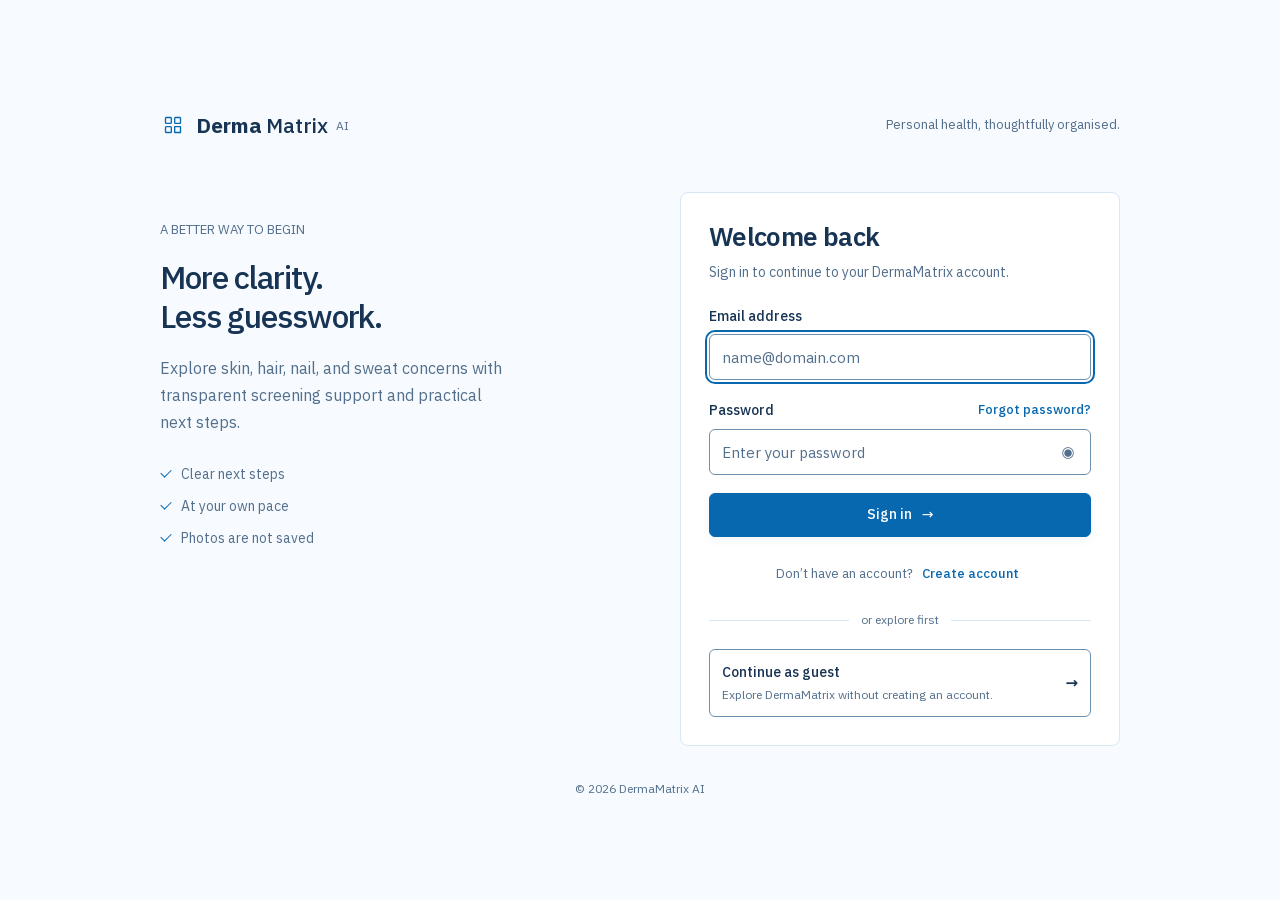
==== commit dcc33fcb: "Restore white and sky-blue themes with an honest animated assessment scanner" ====
--- a/dermamatrix-ai/frontend/index.html
+++ b/dermamatrix-ai/frontend/index.html
@@ -3,7 +3,7 @@
   <head>
     <meta charset="UTF-8" />
     <meta name="viewport" content="width=device-width, initial-scale=1.0" />
-    <meta name="theme-color" content="#f6f8fa" />
+    <meta name="theme-color" content="#f7fbff" />
     <link rel="manifest" href="manifest.webmanifest" />
     <link rel="apple-touch-icon" href="assets/pwa-192.png" />
     <link rel="icon" href="data:," />
@@ -105,7 +105,7 @@
             <div class="area-choice"><button class="selected" data-area="Skin"><span>◌</span><div>Skin<small>Face, body, or affected area</small></div></button><button data-area="Hair"><span>〰</span><div>Hair &amp; scalp<small>Hair loss, thinning, or scalp</small></div></button><button data-area="Nails"><span>▣</span><div>Nails<small>Fingernails or toenails</small></div></button><button data-area="Sweat"><span>≋</span><div>Sweating<small>Questionnaire-based assessment</small></div></button></div>
             <div class="module-status" id="moduleStatus"><p id="moduleStatusSummary">Add a clear photo for a quality check and practical next steps.</p><details><summary>What this check can do</summary><p id="moduleStatusDetail">Skin photos receive image-quality and context support. The scoped lesion research classifier runs only for an attested dermatoscopic single lesion.</p></details></div>
             <div id="imageWorkflow"><div class="screen-step upload-step"><span>2</span><div><strong id="uploadStepTitle">Upload a clear image</strong><small id="uploadStepCopy">Your image is not stored by this app</small></div></div>
-            <label class="drop-zone" id="dropZone" for="imageInput"><input id="imageInput" type="file" accept="image/jpeg,image/png,image/webp,image/avif" aria-label="Choose or replace assessment image" aria-describedby="uploadFormat uploadError" /><span class="upload-icon">↥</span><strong>Drop your image here</strong><small id="uploadFormat">or choose a file · JPG, PNG, WEBP, or AVIF · up to 10 MB</small><em>Choose image</em></label><p class="consent-error" id="uploadError" role="alert" hidden></p><ul class="upload-tips" id="uploadTips" aria-label="Photo tips"><li>Good lighting</li><li>Clear focus</li><li>Affected area visible</li><li>Avoid heavy filters</li></ul>
+            <label class="drop-zone" id="dropZone" for="imageInput"><input id="imageInput" type="file" accept="image/jpeg,image/png,image/webp,image/avif,image/heic,image/heif,.heic,.heif" aria-label="Choose or replace assessment image" aria-describedby="uploadFormat uploadError" /><span class="upload-icon">↥</span><strong>Drop your image here</strong><small id="uploadFormat">or choose a file · JPG, PNG, WEBP, AVIF, HEIC, or HEIF · up to 10 MB and 16 megapixels</small><em>Choose image</em></label><p class="consent-error" id="uploadError" role="alert" hidden></p><ul class="upload-tips" id="uploadTips" aria-label="Photo tips"><li>Good lighting</li><li>Clear focus</li><li>Affected area visible</li><li>Avoid heavy filters</li></ul>
             <details class="screen-details" id="screenDetails"><summary><span>+</span><div><strong>Add context (optional)</strong><small>Symptoms, timing, and image type</small></div></summary><div class="screen-details-content"><div class="form-grid"><label>Duration<select id="duration"><option value="0">Less than 1 week</option><option value="4">1–4 weeks</option><option value="10">1–3 months</option><option value="18">More than 3 months</option></select></label><label>Discomfort<select id="discomfort"><option value="0">None</option><option value="6">Mild</option><option value="14">Moderate</option><option value="25">Severe / worsening</option></select></label><label>Recent change<select id="change"><option value="0">No noticeable change</option><option value="8">Slight change</option><option value="18">Rapid change</option></select></label><label>Image type<select id="imageContext"><option value="face_skin">Face skin</option><option value="body_skin">Body skin</option><option value="affected_skin">Affected skin close-up</option><option value="dermoscopic_lesion">Dermatoscopic single lesion</option></select></label></div>
             <details class="symptom-details"><summary>Add optional symptoms</summary><div class="symptom-chips" id="symptomChips"></div><label class="previous-treatment">Previous care or treatment<textarea id="previousTreatment" maxlength="500" placeholder="Optional: products, routines, or previous treatment you have already tried"></textarea></label></details>
             <label class="concern-note">Tracking note <textarea id="concernNote" maxlength="500" placeholder="Optional: what changed or what you want to discuss."></textarea></label></div></details></div>
@@ -133,8 +133,10 @@
     <script src="consumer.js"></script>
     <script src="engagement.js"></script>
     <script src="assessment-review.js"></script>
+    <script src="scanner.js"></script>
     <script src="app.js"></script>
     <script src="workspace.js"></script>
+    <script src="continuity.js"></script>
     <script src="pwa.js"></script>
   </body>
 </html>
--- a/dermamatrix-ai/frontend/product.css
+++ b/dermamatrix-ai/frontend/product.css
@@ -1,37 +1,46 @@
 /* DermaMatrix workspace. One presentation system replaces six historical layers.
    Desktop: 232px navigation + fluid canvas; 32px gutters on both canvas edges.
    Four concerns: 4 equal columns + 3 x 16px gaps. All sections share those edges.
-   App direction: achromatic ledger, seed 1478287822; existing self-hosted type.
+   White + sky blue / deep navy restoration; existing structure and self-hosted type.
+   Recovered from studio.css before eebb526; accessible actions/borders adapted.
 */
 :root {
   --dm-font: "IBM Plex Sans", system-ui, sans-serif;
   --dm-display: var(--dm-font);
   --dm-mono: "IBM Plex Mono", monospace;
-  --dm-bg: #f6f8fa; --dm-bg-soft: #f0f3f5;
-  --dm-surface: #fff; --dm-surface-raised: #fafbfc;
-  --dm-ink: #192329; --dm-muted: #52616b; --dm-faint: #626f78;
-  --dm-line: #e1e6ea; --dm-line-strong: #81909b;
-  --dm-blue: #165f91; --dm-blue-strong: #124c73;
-  --dm-blue-soft: #eaf2f8; --dm-blue-wash: #f4f8fb;
+  --dm-bg: #f7fbff; --dm-bg-soft: #eaf4ff;
+  --dm-surface: #fff; --dm-surface-raised: #fff;
+  --dm-ink: #173454; --dm-muted: #536f8c; --dm-faint: #536f8c;
+  --dm-line: #d6e7f6; --dm-line-strong: #6c91b0;
+  --dm-blue: #0868af; --dm-blue-strong: #075a96;
+  --dm-blue-soft: #e2f2ff; --dm-blue-wash: #f0f8ff;
+  --dm-accent: #1683cb; --dm-cyan: #38bdf8;
+  --dm-action: #0868af; --dm-action-hover: #075a96; --dm-on-action: #fff;
   --dm-danger: #a42e36; --dm-success: #23724f;
   --dm-radius: 8px; --dm-radius-sm: 6px; --dm-radius-lg: 12px;
-  --dm-shadow: 0 12px 36px rgb(0 0 0 / .14); --dm-shadow-sm: none;
+  --dm-shadow: 0 16px 48px rgb(16 62 105 / .18); --dm-shadow-sm: 0 3px 10px rgb(16 62 105 / .06);
+  --dm-ease: 160ms cubic-bezier(.2, .75, .25, 1);
+  --dm-scan-bg: #071e34; --dm-scan-line: #78dfff; --dm-scan-dim: #3488b5;
   --ink: var(--dm-ink); --muted: var(--dm-muted); --line: var(--dm-line);
-  --teal: var(--dm-blue); --sky: var(--dm-blue); --canvas: var(--dm-bg);
+  --teal: var(--dm-blue); --sky: var(--dm-accent); --canvas: var(--dm-bg);
   color-scheme: light;
 }
 body[data-theme="dark"] {
-  --dm-bg: #111315; --dm-bg-soft: #1e2124; --dm-surface: #191c1f;
-  --dm-surface-raised: #202428; --dm-ink: #f3f5f6;
-  --dm-muted: #bac3ca; --dm-faint: #a4b0b9;
-  --dm-line: #343b41; --dm-line-strong: #697780;
-  --dm-blue: #8fc8ee; --dm-blue-strong: #b9ddf5;
-  --dm-blue-soft: #22333f; --dm-blue-wash: #1d2932;
+  --dm-bg: #08182e; --dm-bg-soft: #0d2440; --dm-surface: #102b49;
+  --dm-surface-raised: #123252; --dm-ink: #edf7ff;
+  --dm-muted: #b6cfe4; --dm-faint: #a2bed6;
+  --dm-line: #294d70; --dm-line-strong: #7397b9;
+  --dm-blue: #78c6ff; --dm-blue-strong: #b7e3ff;
+  --dm-blue-soft: #173f65; --dm-blue-wash: #123354;
+  --dm-accent: #78c6ff; --dm-cyan: #7ddfff;
+  --dm-action: #78c6ff; --dm-action-hover: #b7e3ff; --dm-on-action: #08182e;
   --dm-danger: #ffa8b0; --dm-success: #88d3ad;
+  --dm-shadow: 0 18px 48px rgb(0 8 20 / .4); --dm-shadow-sm: 0 3px 10px rgb(0 8 20 / .15);
+  --dm-scan-bg: #06172b;
   color-scheme: dark;
 }
 * { box-sizing: border-box; }
-html { background: #f6f8fa; scroll-padding-top: 84px; }
+html { background: var(--dm-bg); scroll-padding-top: 84px; }
 body { min-width: 320px; margin: 0; background: var(--dm-bg); color: var(--dm-ink); font: 15px/1.5 var(--dm-font); }
 button, input, select, textarea { font: inherit; }
 button { cursor: pointer; -webkit-tap-highlight-color: transparent; }
@@ -48,11 +57,12 @@
 .skip-link:focus { transform: none; }
 .ui-icon { width: 20px; height: 20px; display: inline-block; vertical-align: middle; flex: none; stroke: currentColor; fill: none; stroke-width: 1.6; stroke-linecap: round; stroke-linejoin: round; }
 .eyebrow { color: var(--dm-muted); font: 500 12px/1.5 var(--dm-font); letter-spacing: 0; text-transform: none; margin: 0 0 6px; }
-.button, .auth-primary { display: inline-flex; align-items: center; justify-content: center; gap: 10px; min-height: 44px; padding: 10px 16px; border: 1px solid var(--dm-line-strong); border-radius: 6px; font: 500 14px/1.4 var(--dm-font); text-decoration: none; box-shadow: none; transition: background 120ms, border-color 120ms; }
-.button.primary, .primary, .auth-primary { background: var(--dm-ink); border-color: var(--dm-ink); color: var(--dm-surface); box-shadow: none; }
-.button.primary:hover:not(:disabled), .auth-primary:hover:not(:disabled) { background: var(--dm-muted); border-color: var(--dm-muted); }
+.button, .auth-primary { display: inline-flex; align-items: center; justify-content: center; gap: 10px; min-height: 44px; padding: 10px 16px; border: 1px solid var(--dm-line-strong); border-radius: 6px; font: 500 14px/1.4 var(--dm-font); text-decoration: none; box-shadow: none; transition: background var(--dm-ease), border-color var(--dm-ease), transform var(--dm-ease), box-shadow var(--dm-ease); }
+.button.primary, .primary, .auth-primary { background: var(--dm-action); border-color: var(--dm-action); color: var(--dm-on-action); box-shadow: var(--dm-shadow-sm); }
+.button.primary:hover:not(:disabled), .auth-primary:hover:not(:disabled) { background: var(--dm-action-hover); border-color: var(--dm-action-hover); }
 .button.quiet { background: var(--dm-surface); color: var(--dm-ink); }
-.button.quiet:hover:not(:disabled) { background: var(--dm-bg-soft); border-color: var(--dm-muted); }
+.button.quiet:hover:not(:disabled) { background: var(--dm-blue-wash); border-color: var(--dm-blue); color: var(--dm-blue); }
+.button:active:not(:disabled), .auth-primary:active:not(:disabled) { transform: translateY(1px); }
 .button span { font-size: 17px; }
 button:disabled, .button:disabled { cursor: not-allowed; opacity: 1; color: var(--dm-muted); background: var(--dm-bg-soft); border-color: var(--dm-line); box-shadow: none; }
 .text-button, .quiet-link, .auth-inline-link { min-height: 40px; display: inline-flex; align-items: center; justify-content: center; gap: 6px; margin: 0; padding: 8px 0; border: 0; background: transparent; color: var(--dm-blue); font: 500 14px/1.4 var(--dm-font); text-align: left; text-decoration: none; }
@@ -64,6 +74,16 @@
 }
 select, input:not([type="checkbox"]):not([type="radio"]):not([type="file"]) { min-height: 44px; }
 textarea { min-height: 88px; resize: vertical; }
+/* Retired form selectors still carry 10px DM Sans shorthands. These controls
+   use the same readable type as the current forms, including entered notes. */
+:is(#routineForm, #checkinForm, #profileForm, #screenDetails) textarea {
+  font: 400 16px/1.5 var(--dm-font); min-height: 96px;
+  background: var(--dm-surface); color: var(--dm-ink); border-color: var(--dm-line-strong);
+}
+:is(#screen, #routineForm, #checkinForm) :is(input:not([type="checkbox"]):not([type="radio"]):not([type="file"]), select) {
+  font: 400 16px/1.5 var(--dm-font);
+  background: var(--dm-surface); color: var(--dm-ink); border-color: var(--dm-line-strong);
+}
 input::placeholder, textarea::placeholder { color: var(--dm-faint); opacity: 1; }
 input[type="checkbox"], input[type="radio"] { accent-color: var(--dm-blue); width: 20px; height: 20px; flex: none; }
 label { color: var(--dm-ink); font-size: 14px; font-weight: 500; }
@@ -83,9 +103,10 @@
 .nav-group { margin: 22px 12px 6px; font: 500 12px/1.5 var(--dm-font); color: var(--dm-muted); letter-spacing: 0; text-transform: none; }
 .nav-links .nav-group:first-child { margin-top: 0; }
 .nav-links a, .nav-action { display: flex; align-items: center; gap: 12px; min-height: 44px; padding: 10px 12px; margin: 0; width: 100%; border: 0; border-radius: 6px; text-decoration: none; background: transparent; color: var(--dm-muted); font: 400 14px/1.5 var(--dm-font); text-align: left; }
-.nav-links a.active { color: var(--dm-ink); background: var(--dm-bg-soft); font-weight: 600; }
+.nav-links a.active { color: var(--dm-blue); background: var(--dm-blue-soft); font-weight: 600; box-shadow: inset 3px 0 var(--dm-accent); }
 .nav-links a::before { display: none; }
-.nav-links a:hover, .nav-action:hover { color: var(--dm-ink); background: var(--dm-bg-soft); }
+.nav-links a:hover, .nav-action:hover { color: var(--dm-blue); background: var(--dm-blue-wash); }
+.nav-links a, .nav-action, .dashboard-action, .area-choice button { transition: background var(--dm-ease), border-color var(--dm-ease), color var(--dm-ease); }
 .nav-links a > span, .nav-action > span { display: inline-flex; width: 20px; height: 20px; font-size: 18px; color: inherit; }
 .nav-signout { margin-top: 12px; }
 .profile { display: flex; align-items: center; gap: 10px; margin-top: auto; padding: 18px 8px 0; width: 100%; border: 0; border-top: 1px solid var(--dm-line); background: transparent; color: var(--dm-ink); text-align: left; }
@@ -127,7 +148,7 @@
 .dashboard-actions-section { margin: 0 0 20px; padding: 22px; border: 1px solid var(--dm-line); background: var(--dm-surface); border-radius: 8px; }
 .dashboard-actions { display: grid; grid-template-columns: repeat(4, minmax(0, 1fr)); gap: 16px; }
 .dashboard-action { display: grid; grid-template-columns: 24px minmax(0, 1fr) 14px; grid-template-rows: auto auto; align-items: center; gap: 4px 10px; min-height: 94px; padding: 16px 14px; background: var(--dm-surface); border: 1px solid var(--dm-line-strong); border-radius: 6px; color: var(--dm-ink); text-align: left; box-shadow: none; }
-.dashboard-action:hover { border-color: var(--dm-ink); background: var(--dm-bg-soft); transform: none; box-shadow: none; }
+.dashboard-action:hover { border-color: var(--dm-blue); background: var(--dm-blue-wash); transform: none; box-shadow: none; }
 .dashboard-action > span { grid-row: 1 / 3; display: inline-flex; width: 24px; height: 24px; padding: 0; background: transparent; color: var(--dm-muted); border: 0; border-radius: 0; box-shadow: none; }
 .dashboard-action strong { font: 500 15px var(--dm-font); }
 .dashboard-action small { grid-column: 2 / 4; font-size: 12px; line-height: 1.5; color: var(--dm-muted); }
@@ -139,8 +160,9 @@
 .today-panel h2 { margin: 0 0 6px; font-size: 17px; }
 .today-panel > p { font-size: 14px; color: var(--dm-muted); margin: 0 0 12px; }
 .today-panel > p:not([role]) { display: none; }
-.today-panel > .section-heading { margin-bottom: 12px; }
+.today-panel > .section-heading { align-items: center; flex-wrap: wrap; margin-bottom: 12px; }
 .today-panel > .section-heading h2 { margin: 0; }
+.today-panel > .section-heading > button { width: auto; max-width: 100%; min-height: 44px; flex: none; }
 .today-panel .consumer-actions { margin-top: 14px; align-items: center; }
 #todayTasks > p { margin: 12px 0; color: var(--dm-muted); font-size: 14px; }
 .today-task { display: grid; grid-template-columns: 1fr auto auto; gap: 8px 10px; padding: 14px 0; border-bottom: 1px solid var(--dm-line); }
@@ -176,6 +198,11 @@
 .next-step-card h2 { font-size: 18px; margin: 4px 0 10px; }
 .next-step-card p { color: var(--dm-muted); font-size: 14px; }
 
+.dashboard-actions-section { border-color: var(--dm-line); border-top: 3px solid var(--dm-accent); }
+.dashboard-action > .ui-icon, .dashboard-action > span:first-child, .area-choice .ui-icon { color: var(--dm-blue); }
+.workspace-search:focus-within { border-color: var(--dm-blue); }
+.dashboard-heading .dashboard-greeting { color: var(--dm-blue); }
+.drop-zone:hover, .drop-zone.dragging { border-color: var(--dm-blue); background: var(--dm-blue-soft); }
 /* Check: choose first, then expose only the relevant pathway. */
 .app-shell > main > .intro { padding-bottom: 18px; }
 .intro .eyebrow { display: none; }
@@ -201,17 +228,19 @@
 .area-choice button { display: flex; gap: 10px; min-height: 76px; justify-content: flex-start; padding: 14px; border: 1px solid var(--dm-line-strong); border-radius: 6px; color: var(--dm-ink); background: var(--dm-surface); box-shadow: none; text-align: left; font: 500 14px var(--dm-font); }
 .area-choice button > span { color: var(--dm-muted); width: 20px; display: inline-flex; flex: none; }
 .area-choice button small { display: block; font-size: 12px; color: var(--dm-muted); line-height: 1.5; margin-top: 3px; font-weight: 400; }
-.area-choice button.selected { background: var(--dm-bg-soft); border-color: var(--dm-ink); color: var(--dm-ink); box-shadow: inset 0 0 0 1px var(--dm-ink); }
+.area-choice button.selected { background: var(--dm-blue-soft); border-color: var(--dm-blue); color: var(--dm-blue); box-shadow: inset 0 0 0 1px var(--dm-blue); }
 .module-status { margin: 16px 0 0; padding: 14px 16px; border: 0; border-left: 3px solid var(--dm-line-strong); border-radius: 0; background: var(--dm-bg-soft); font-size: 14px; }
 .module-status p { font-size: 14px; margin: 0 0 6px; color: var(--dm-muted); }
 .module-status summary { color: var(--dm-ink); cursor: pointer; font-size: 14px; }
 .capture-help { padding: 12px 0; font-size: 14px; }
 .capture-help summary { font-size: 14px; font-weight: 500; color: var(--dm-blue); min-height: 32px; }
 .capture-help p, .capture-help li { font-size: 14px; color: var(--dm-muted); }
-.drop-zone { min-height: 172px; position: relative; gap: 5px; border: 1px dashed var(--dm-line-strong); border-radius: 6px; background: var(--dm-surface-raised); }
+.drop-zone { min-height: 172px; position: relative; gap: 5px; border: 1px dashed var(--dm-line-strong); border-radius: 6px; background: var(--dm-blue-wash); }
 .drop-zone strong { font-size: 16px; font-weight: 500; }
 .drop-zone small { max-width: 90%; color: var(--dm-muted); font-size: 13px; }
-.drop-zone em { font: 500 14px var(--dm-font); color: var(--dm-blue); font-style: normal; padding: 6px; }
+.drop-zone em { display: none; }
+.capture-actions { display: flex; flex-wrap: wrap; gap: 10px; margin: 12px 0; }
+.capture-actions .button { flex: 1 1 120px; }
 .upload-icon { width: 24px; height: 24px; margin: 0; border-radius: 0; background: transparent; color: var(--dm-muted); }
 .drop-zone:focus-within { outline: 3px solid var(--dm-blue); outline-offset: 3px; }
 .upload-tips { display: flex; flex-wrap: wrap; gap: 6px 20px; margin: 12px 0; padding: 0; list-style: none; color: var(--dm-muted); font-size: 13px; }
@@ -229,6 +258,8 @@
 .symptom-chips label { font-size: 14px; padding: 8px; }
 .sweat-checks { display: grid; gap: 12px; }
 .sweat-checks label, .clinical-checks label, .consent-row, .assessment-consent { display: flex; align-items: flex-start; gap: 10px; font: 400 14px/1.6 var(--dm-font); color: var(--dm-ink); }
+.clinical-checks { color: var(--dm-ink); background: var(--dm-blue-wash); border: 1px solid var(--dm-line); border-radius: 6px; padding: 16px; }
+.clinical-checks .presentation-case-option { background: transparent; border-color: var(--dm-line); }
 .clinical-checks input, .sweat-checks input, .consent-row input { margin: 2px 0 0; }
 .assessment-handling { margin: 22px 0 16px; padding-top: 16px; border-top: 1px solid var(--dm-line); }
 .handling-copy, .handling-link, .clinical-checks p { font-size: 13px; line-height: 1.6; }
@@ -250,7 +281,7 @@
 /* Journey and profile use actual panels; unrelated tasks no longer share one page. */
 .workspace-tabs { display: flex; gap: 24px; margin: 0 0 22px; border-bottom: 1px solid var(--dm-line-strong); overflow-x: auto; }
 .workspace-tabs > button { flex: none; position: relative; min-height: 46px; padding: 10px 2px; border: 0; border-bottom: 2px solid transparent; background: transparent; color: var(--dm-muted); font: 400 14px var(--dm-font); white-space: nowrap; }
-.workspace-tabs > button[aria-selected="true"] { color: var(--dm-ink); font-weight: 600; border-bottom-color: var(--dm-ink); }
+.workspace-tabs > button[aria-selected="true"] { color: var(--dm-blue); font-weight: 600; border-bottom-color: var(--dm-blue); }
 .workspace-panel { display: grid; gap: 20px; min-width: 0; }
 .journey-empty-state { display: grid; grid-template-columns: minmax(0, 1fr); gap: 16px; margin: 0; padding: 26px; border: 1px solid var(--dm-line); border-radius: 8px; background: var(--dm-surface); }
 .journey-empty-state > span { display: none; }
@@ -260,7 +291,7 @@
 .journey-empty-state .consumer-actions { margin-top: 20px; }
 .progress-layout { display: grid; grid-template-columns: 1fr; gap: 20px; }
 .routine-list-card .section-label p, .checkin-card .section-label p { font-size: 14px; color: var(--dm-muted); margin: 5px 0; }
-.section-label h3 { font-size: 17px; margin: 0 0 8px; }
+.section-label h3 { font-family: var(--dm-font); font-size: 17px; margin: 0 0 8px; color: var(--dm-ink); }
 .section-label .eyebrow { display: none; }
 .routine-item { display: flex; align-items: center; justify-content: space-between; gap: 20px; padding: 18px 0; border: 0; border-bottom: 1px solid var(--dm-line); border-radius: 0; background: transparent; }
 .routine-item:last-child { border-bottom: 0; }
@@ -304,7 +335,7 @@
 .progress-summary article { display: flex; flex-direction: column-reverse; gap: 6px; align-items: start; padding: 0 20px 0 0; border: 0; border-right: 1px solid var(--dm-line); border-radius: 0; background: transparent; }
 .progress-summary article:last-child { border-right: 0; }
 .progress-summary article > span { display: none; }
-.progress-summary strong { font-size: 21px; font-weight: 400; font-variant-numeric: tabular-nums; }
+.progress-summary strong { font-family: var(--dm-font); font-size: 21px; font-weight: 400; font-variant-numeric: tabular-nums; color: var(--dm-ink); }
 .progress-summary small { font-size: 12px; color: var(--dm-muted); }
 .monitoring-note { font-size: 13px; color: var(--dm-muted); margin: 14px 0 0; }
 .checkin-form { display: grid; grid-template-columns: repeat(2, minmax(0, 1fr)); gap: 16px; margin-top: 20px; }
@@ -322,10 +353,14 @@
 .report-register-heading, .report-register-heading h3 { margin-top: 0; }
 
 /* Profile has three focused destinations and the same save model within each form. */
-.settings-heading { margin-bottom: 22px; }
+.settings-heading { display: grid; grid-template-columns: minmax(0, 1fr) auto; gap: 8px 16px; margin-bottom: 22px; }
+.settings-heading > h1, .settings-heading > p { grid-column: 1; }
+.settings-heading > h1 { margin-bottom: 0; }
 .settings-heading .eyebrow { display: none; }
-.settings-heading .settings-intro { margin-top: 8px; }
-.settings-heading > button { float: right; margin-left: 12px; }
+.settings-heading .settings-intro { margin-top: 0; }
+.settings-heading > button { grid-column: 2; align-self: start; margin: 0; }
+.settings-heading > #navProfileButton { grid-row: 1; }
+.settings-heading > #installWorkspace { grid-row: 2; }
 .progress-heading > div > p:not(.eyebrow) { font-size: 15px; }
 .progress-heading .eyebrow { display: none; }
 .settings-groups, .profile-preferences { display: grid; gap: 20px; }
@@ -345,8 +380,8 @@
 .switch input { position: absolute; width: 44px; height: 44px; margin: 0; opacity: 0; z-index: 1; cursor: pointer; }
 .switch span { position: relative; display: block; width: 36px; height: 21px; background: var(--dm-line-strong); border-radius: 20px; }
 .switch span::after { content: ''; display: block; position: absolute; left: 3px; top: 3px; width: 15px; height: 15px; border-radius: 50%; background: var(--dm-surface); transition: transform 120ms; }
-.switch input:checked + span { background: var(--dm-ink); }
-.switch input:checked + span::after { transform: translateX(15px); }
+.switch input:checked + span { background: var(--dm-action); }
+.switch input:checked + span::after { background: var(--dm-on-action); transform: translateX(15px); }
 .switch input:focus-visible + span { outline: 3px solid var(--dm-blue); outline-offset: 4px; }
 .consumer-account { max-width: none; margin: 0; }
 .consumer-account > header { display: none; }
@@ -358,7 +393,7 @@
 .consumer-list { gap: 12px; font-size: 14px; }
 .consumer-list p { margin: 5px 0; }
 .consumer-status { margin: 0 0 16px; padding: 14px 18px; background: var(--dm-surface); border: 1px solid var(--dm-line); border-radius: 6px; color: var(--dm-ink); }
-.profile-guest { padding: 24px; border: 1px solid var(--dm-line); border-radius: 8px; background: var(--dm-surface); }
+.profile-guest { margin-top: 20px; padding: 24px; border: 1px solid var(--dm-line); border-radius: 8px; background: var(--dm-surface); }
 .profile-guest h2 { font-size: 19px; margin: 0 0 8px; }
 .profile-guest p { color: var(--dm-muted); font-size: 14px; max-width: 60ch; }
 
@@ -371,9 +406,25 @@
 .learn-row:nth-child(odd) { border-right: 1px solid var(--dm-line); }
 .learn-row h3 { grid-column: 1; margin: 0; font-size: 16px; }
 .learn-row p { grid-column: 1; margin: 0; font-size: 13px; color: var(--dm-muted); }
-.learn-row button { grid-row: 1 / 3; grid-column: 2; margin: 0; }
+.learn-row button { grid-row: 1 / 3; grid-column: 2; align-self: center; margin: 0; }
 #learnDetail { margin-top: 20px; }
 #learnDetail p, #learnDetail li { font-size: 15px; }
+#learn.is-reading :is(#learnForm, #learnList, #savedGuides) { display: none !important; }
+#learnStatus { color: var(--dm-muted); font-size: 14px; margin: 12px 0; }
+#learnStatus:empty { display: none; }
+#learnRetry { margin: 0 0 16px; }
+#learnList > p { grid-column: 1 / -1; padding: 20px; margin: 0; }
+#learnDetail { max-width: 78ch; scroll-margin-top: 84px; }
+#learnDetail h2 { margin: 0 0 16px; font-size: 26px; line-height: 1.25; }
+#learnDetail h3 { margin: 28px 0 10px; font-size: 18px; }
+#learnDetail p, #learnDetail li { line-height: 1.7; overflow-wrap: anywhere; }
+#learnDetail ul { padding-left: 22px; }
+#learnDetail li + li { margin-top: 8px; }
+.guide-toolbar { display: flex; justify-content: space-between; flex-wrap: wrap; align-items: center; gap: 8px 16px; margin-bottom: 20px; }
+.guide-toolbar > button { width: auto; max-width: 100%; }
+.guide-toolbar .text-button { min-height: 44px; }
+.guide-notice { padding: 12px 16px; border-left: 3px solid var(--dm-line-strong); background: var(--dm-bg-soft); }
+.guide-intro { color: var(--dm-ink); }
 .doctor-search-hero { margin: 0 0 20px; }
 .doctor-search-intro { display: block; margin-bottom: 18px; }
 .doctor-search-icon { display: none; }
@@ -398,7 +449,7 @@
 .doctor-flow-cards strong { font-size: 14px; }
 .doctor-flow-cards p { font-size: 13px; color: var(--dm-muted); margin: 6px 0; }
 .products-heading { display: block; }
-.product-search { max-width: 700px; margin-top: 20px; }
+.product-search { width: min(100%, 700px); max-width: 700px; margin-top: 20px; text-transform: none; letter-spacing: 0; }
 .product-search > label { display: block; font-size: 14px; margin-bottom: 8px; }
 .product-search-row { display: flex; gap: 12px; }
 .product-search-row input { min-width: 0; }
@@ -410,15 +461,38 @@
 .product-search-pills > span { font-size: 13px; color: var(--dm-muted); margin-right: 5px; }
 .product-tabs { display: flex; gap: 20px; border-bottom: 1px solid var(--dm-line); overflow-x: auto; }
 .product-tabs button { min-height: 44px; padding: 10px 0; border: 0; border-bottom: 2px solid transparent; border-radius: 0; background: transparent; color: var(--dm-muted); font: 400 14px var(--dm-font); }
-.product-tabs button.selected { color: var(--dm-ink); border-bottom-color: var(--dm-ink); background: transparent; box-shadow: none; }
-.catalog-toolbar { margin: 16px 0; gap: 16px; }
+.product-tabs button.selected { color: var(--dm-blue); border-bottom-color: var(--dm-blue); background: transparent; box-shadow: none; }
+.catalog-toolbar { display: flex; flex-wrap: wrap; align-items: end; justify-content: space-between; margin: 16px 0; gap: 16px; }
+.catalog-summary { display: flex; flex-wrap: wrap; align-items: baseline; gap: 4px 8px; }
 .catalog-summary strong { font-size: 14px; }
 .catalog-summary span { font-size: 13px; color: var(--dm-muted); }
-.catalog-sort { font-size: 13px; }
-.catalog-grid { display: grid; grid-template-columns: repeat(3, minmax(0, 1fr)); gap: 16px; }
-.catalog-card { padding: 18px; border: 1px solid var(--dm-line); border-radius: 8px; background: var(--dm-surface); box-shadow: none; }
-.catalog-card h3 { font-size: 17px; line-height: 1.4; }
-.catalog-card p, .catalog-card li { font-size: 13px; }
+.catalog-toolbar-actions { display: flex; align-items: end; flex-wrap: wrap; gap: 12px; max-width: 100%; }
+.catalog-sort { display: grid; gap: 6px; font-size: 13px; }
+.catalog-scroll { min-width: 0; overflow: visible; }
+/* Reset the legacy horizontal carousel: every matching card belongs to this grid. */
+.catalog-grid { display: grid; grid-auto-flow: row; grid-auto-columns: auto; grid-template-rows: none; grid-template-columns: repeat(3, minmax(0, 1fr)); min-width: 0; width: 100%; gap: 16px; }
+.catalog-card { min-width: 0; min-height: 0; align-self: start; align-items: stretch; gap: 12px; padding: 18px; border: 1px solid var(--dm-line); border-radius: 8px; background: var(--dm-surface); box-shadow: none; }
+.catalog-card:hover { transform: none; box-shadow: none; border-color: var(--dm-line-strong); }
+.product-tabs button:hover { transform: none; box-shadow: none; }
+.catalog-card h3 { color: var(--dm-ink); font-family: var(--dm-font); font-size: 17px; font-weight: 600; line-height: 1.4; overflow-wrap: anywhere; }
+.catalog-card[data-category] .catalog-type { color: var(--dm-muted); }
+.catalog-card p, .catalog-card li { font-size: 13px; color: var(--dm-muted); }
+.catalog-card-body { min-width: 0; }
+.catalog-card-body h3 { margin: 6px 0; }
+.catalog-card-body p { margin: 8px 0; }
+.catalog-media:has(> .catalog-product-preview:not(.catalog-product-preview--image)) { display: none; }
+.catalog-product-preview--image img { display: block; max-width: 100%; width: 100%; height: 128px; object-fit: contain; }
+.catalog-key-attributes { color: var(--dm-muted); font-size: 13px; line-height: 1.5; }
+.catalog-card-footer { display: grid; gap: 12px; margin-top: 0; padding-top: 12px; border-top: 1px solid var(--dm-line); }
+.commerce-marketplace-links, .pharmacy-search-actions > div { display: flex; flex-wrap: wrap; align-items: center; gap: 4px 12px; }
+.commerce-marketplace-link, .pharmacy-search-link { display: inline-flex; align-items: center; gap: 4px; min-height: 44px; color: var(--dm-blue); font: 500 13px/1.5 var(--dm-font); text-underline-offset: 3px; }
+.pharmacy-search-actions > small { display: block; color: var(--dm-muted); font-size: 12px; }
+.product-filter-panel { margin: 16px 0; padding: 16px; border: 1px solid var(--dm-line); border-radius: 8px; background: var(--dm-surface); }
+.product-filter-panel p { margin: 4px 0 12px; color: var(--dm-muted); font-size: 13px; }
+.product-tag-filters, .active-product-filters { display: flex; flex-wrap: wrap; gap: 8px; }
+.active-product-filters { margin-bottom: 16px; }
+.product-tag-filters button, .active-product-filters button { min-height: 44px; padding: 8px 12px; border: 1px solid var(--dm-line-strong); border-radius: 6px; background: var(--dm-surface); color: var(--dm-ink); font-size: 13px; }
+.product-tag-filters button[aria-pressed="true"] { background: var(--dm-blue-soft); color: var(--dm-blue); border-color: var(--dm-blue); font-weight: 600; }
 .catalog-type { font: 500 12px/1.5 var(--dm-font); color: var(--dm-muted); letter-spacing: 0; text-transform: none; }
 .catalog-disclaimer { font-size: 13px; color: var(--dm-muted); }
 
@@ -478,6 +552,14 @@
 .modal-card h2 { font-size: 25px; }
 .modal-disclaimer { font-size: 14px; color: var(--dm-muted); background: var(--dm-bg-soft); border-radius: 6px; padding: 10px 12px; }
 .modal-close { min-width: 44px; min-height: 44px; border-radius: 6px; color: var(--dm-muted); }
+#resultModal .modal-close { position: sticky; top: 0; float: right; z-index: 3; margin: -12px -12px 0 12px; background: var(--dm-surface); }
+#resultModal.has-patient-result .modal-disclaimer { margin-right: 56px; }
+#resultModal .modal-card { overscroll-behavior: contain; }
+.result-contents { display: flex; flex-wrap: wrap; gap: 4px 20px; padding: 8px 0; border-block: 1px solid var(--dm-line); }
+.result-contents .text-button, .result-back-top { min-height: 44px; width: auto; text-align: left; }
+.result-contents .text-button:hover { text-decoration: underline; }
+#patientResultContent > section { scroll-margin-top: 56px; }
+.result-back-top { justify-self: start; }
 .consumer-dialog { width: min(600px, calc(100% - 32px)); max-height: calc(100dvh - 40px); }
 .consumer-dialog h2 { font-size: 22px; margin: 0 0 12px; }
 .consumer-dialog ol, .consumer-dialog p { font-size: 14px; }
@@ -489,7 +571,7 @@
 .profile-actions { margin-top: 22px; gap: 12px; }
 .result-tabs { gap: 20px; border-bottom: 1px solid var(--dm-line); margin-top: 22px; }
 .result-tabs button { min-height: 44px; padding: 10px 0; border: 0; border-bottom: 2px solid transparent; border-radius: 0; background: transparent; color: var(--dm-muted); font: 400 14px var(--dm-font); }
-.result-tabs button.selected { color: var(--dm-ink); border-bottom-color: var(--dm-ink); background: transparent; }
+.result-tabs button.selected { color: var(--dm-blue); border-bottom-color: var(--dm-blue); background: transparent; }
 .modal-actions { padding-top: 20px; border-top: 1px solid var(--dm-line); gap: 12px; }
 .toast { z-index: 5000; padding: 13px 20px; max-width: min(600px, calc(100vw - 32px)); border-radius: 8px; background: var(--dm-ink); color: var(--dm-surface); font: 400 14px/1.5 var(--dm-font); box-shadow: var(--dm-shadow); pointer-events: none; }
 .upload-preview { display: grid; grid-template-columns: 64px minmax(0, 1fr) auto; gap: 14px; align-items: center; padding: 14px; margin-top: 14px; border: 1px solid var(--dm-line); border-radius: 6px; background: var(--dm-surface); }
@@ -499,19 +581,56 @@
 .upload-preview small { color: var(--dm-muted); margin-top: 4px; }
 .upload-preview[data-readiness="retake_suggested"] { border-color: var(--dm-line-strong); }
 .upload-preview[data-readiness="retake_suggested"] .upload-preview-readiness { color: var(--dm-danger); }
-.processing-modal { position: fixed; inset: 0; z-index: 2500; display: none; align-items: center; justify-content: center; padding: 20px; overflow: auto; background: rgb(0 0 0 / .45); }
+/* The signature stage exists only for the current real request. Original vectors
+   stay separate from uploaded images and all clinical result visualizations. */
+.processing-modal { position: fixed; inset: 0; z-index: 2500; display: none; align-items: center; justify-content: center; padding: 20px; overflow: auto; background: rgb(3 15 30 / .6); }
 .processing-modal.show { display: flex; }
-.processing-card { width: min(500px, 100%); padding: 28px; border: 1px solid var(--dm-line); border-radius: 12px; background: var(--dm-surface); color: var(--dm-ink); box-shadow: var(--dm-shadow); }
-.processing-card h2 { font-size: 22px; margin: 8px 0 12px; }
+.processing-card { width: min(560px, 100%); max-height: calc(100dvh - 40px); overflow-y: auto; padding: 24px; border: 1px solid var(--dm-line); border-radius: 12px; background: var(--dm-surface); color: var(--dm-ink); box-shadow: var(--dm-shadow); }
+.processing-card h2 { font-size: 22px; line-height: 1.3; margin: 6px 0 10px; }
 .processing-card p { font-size: 14px; color: var(--dm-muted); }
-.scan-visual { display: none; }
-.processing-steps { display: grid; gap: 14px; padding: 0; margin: 22px 0; list-style: none; }
-.processing-steps li { display: flex; align-items: center; gap: 10px; color: var(--dm-muted); font-size: 14px; }
-.processing-steps li span { display: grid; place-items: center; width: 24px; height: 24px; border: 1px solid var(--dm-line-strong); border-radius: 50%; font-size: 12px; }
-.processing-steps li.active { color: var(--dm-ink); font-weight: 500; }
-.processing-steps li.active span { background: var(--dm-ink); color: var(--dm-surface); border-color: var(--dm-ink); }
-.processing-steps li.done { color: var(--dm-success); }
-.processing-card .processing-interruption-note { font-size: 12px; }
+.processing-card .processing-kicker { color: var(--dm-blue); margin: 18px 0 6px; font-weight: 500; }
+.processing-card .processing-status { color: var(--dm-ink); font-weight: 500; margin: 0 0 8px; }
+.processing-card #processingCopy { margin: 0 0 14px; }
+#assessmentScanner { --dm-sweep-distance: 214px; display: block; position: relative; isolation: isolate; width: 100%; height: 236px; margin: 0; overflow: hidden; border: 1px solid var(--dm-scan-dim); border-radius: 8px; background: var(--dm-scan-bg); color: var(--dm-scan-line); box-shadow: inset 0 0 40px rgb(56 189 248 / .08); }
+body[data-theme="dark"] #assessmentScanner { background: var(--dm-scan-bg); border-color: var(--dm-scan-dim); box-shadow: inset 0 0 40px rgb(56 189 248 / .08); }
+#assessmentScanner::before { display: none; }
+#assessmentScanner svg { display: block; width: 100%; height: 100%; fill: none; stroke: currentColor; stroke-width: 1.1; stroke-linecap: round; stroke-linejoin: round; filter: drop-shadow(0 0 3px rgb(56 189 248 / .3)); }
+.scanner-grid { stroke: var(--dm-scan-dim); opacity: .15; }
+.scanner-mesh { opacity: .5; stroke-width: .7; }
+.scanner-contour { stroke-width: 1.5; }
+.scanner-satellite, .scanner-ridges { opacity: .65; }
+.scanner-brackets { stroke-width: 2; }
+.scanner-orbit { opacity: .35; }
+.scanner-beam { position: absolute; inset: 8px 5% auto; height: 1px; background: var(--dm-scan-line); box-shadow: 0 0 9px var(--dm-cyan); }
+.scanner-beam::before { content: ''; position: absolute; inset: -28px 0 1px; background: linear-gradient(0deg, rgb(56 189 248 / .16), transparent); } /* taste-skill-ignore: owner explicitly requested light along the moving scan beam. */
+.scanner-pulse { position: absolute; width: 198px; height: 198px; top: 50%; left: 50%; border: 1px solid var(--dm-scan-dim); border-radius: 50%; transform: translate(-50%, -50%); opacity: .3; }
+.is-scanning .scanner-beam { animation: dm-scan-sweep 3.2s ease-in-out infinite alternate; }
+.is-scanning .scanner-pulse { animation: dm-scan-breathe 3.2s ease-in-out infinite alternate; }
+#assessmentScanner.is-paused *, #assessmentScanner.is-paused *::before { animation-play-state: paused; }
+@keyframes dm-scan-sweep { from { transform: translateY(6px); opacity: .55; } to { transform: translateY(var(--dm-sweep-distance)); opacity: 1; } }
+@keyframes dm-scan-breathe { from { opacity: .12; } to { opacity: .5; } }
+.processing-details { border-top: 1px solid var(--dm-line); border-bottom: 1px solid var(--dm-line); padding: 8px 0; }
+.processing-details summary { display: list-item; padding: 10px 0; min-height: 44px; color: var(--dm-blue); font-size: 14px; cursor: pointer; }
+.processing-details > p { font-size: 13px; margin: 8px 0; }
+.processing-steps { display: grid; gap: 8px; padding: 0 0 0 18px; margin: 12px 0; list-style: disc; }
+.processing-steps li { display: list-item; color: var(--dm-muted); font-size: 13px; }
+.processing-card .scanner-art-note { font-size: 12px; margin: 10px 0 16px; }
+#cancelAssessmentButton { width: 100%; }
+.processing-card .processing-interruption-note { font-size: 12px; margin: 10px 0 0; }
+#resultModal.show .modal-card { animation: dm-result-enter 160ms ease-out; }
+@keyframes dm-result-enter { from { opacity: .45; } to { opacity: 1; } }
+@media (max-width: 600px) {
+  .processing-modal { padding: 12px; }
+  .processing-card { padding: 18px; max-height: calc(100dvh - 24px); }
+  #assessmentScanner { height: 186px; --dm-sweep-distance: 164px; }
+  #assessmentScanner svg { width: 400px; max-width: none; position: absolute; left: 50%; transform: translateX(-50%); }
+
+}
+@media (max-width: 600px) and (max-height: 700px) {
+  #assessmentScanner { height: 144px; --dm-sweep-distance: 122px; }
+  .processing-card .processing-kicker { margin-top: 12px; }
+}
+
 .modal-backdrop { backdrop-filter: none; background: rgb(0 0 0 / .4); }
 /* The rich result owns the visible report. Legacy panels remain data bridges. */
 #resultModal.has-patient-result .result-tabs, #resultModal.has-patient-result .result-panel, #resultModal.has-patient-result .modal-actions { display: none !important; }
@@ -584,6 +703,15 @@
 body[data-theme="dark"] .consumer-guidance-group { background: var(--dm-bg-soft); }
 .reduce-motion *, .reduce-motion *::before, .reduce-motion *::after { animation: none !important; transition: none !important; scroll-behavior: auto !important; }
 
+/* Empty accounts pair their two short follow-ups instead of stretching each
+   across 1144px: (1144 - 20px gap) / 2 = 562px per section at 1440px. */
+@media (min-width: 1151px) {
+  #dashboard.page-active:has(.health-snapshot[hidden]) { display: grid; grid-template-columns: repeat(2, minmax(0, 1fr)); gap: 20px; align-items: start; }
+  #dashboard:has(.health-snapshot[hidden]) > .dashboard-heading,
+  #dashboard:has(.health-snapshot[hidden]) > .dashboard-actions-section { grid-column: 1 / -1; margin-bottom: 0; }
+  #dashboard:has(.health-snapshot[hidden]) > .dashboard-care-grid { margin-bottom: 0; }
+}
+
 /* Tablets are a deliberate band; the content never competes with a narrow rail. */
 @media (max-width: 1150px) {
   .dashboard-actions { grid-template-columns: repeat(2, minmax(0, 1fr)); }
@@ -630,11 +758,12 @@
   .section-heading { gap: 12px; align-items: start; }
   .section-heading h2 { font-size: 17px; }
   .section-heading p { font-size: 13px; }
-  .dashboard-actions { gap: 10px; }
-  .dashboard-action { grid-template-columns: 1fr auto; padding: 14px 12px; min-height: 104px; gap: 6px; }
+  .dashboard-actions { grid-template-columns: repeat(auto-fit, minmax(min(100%, 9rem), 1fr)); gap: 10px; }
+  .dashboard-action { grid-template-columns: minmax(0, 1fr) auto; padding: 14px 12px; min-height: 104px; gap: 6px; }
   .dashboard-action > span { display: none; }
   .dashboard-action strong { font-size: 14px; }
   .dashboard-action small { grid-column: 1 / -1; font-size: 12px; }
+  .dashboard-action strong, .dashboard-action small { overflow-wrap: anywhere; }
   .dashboard-action b { grid-column: 2; }
   .scope-note { line-height: 1.6; font-size: 12px; }
   .consumer-panel, .health-snapshot, .dashboard-recent, .next-step-card, .routine-list-card, .routine-form-card, .checkin-card, .history-card, .journey-status-section, .report-register, .doctor-search-hero, .settings-group { padding: 18px; }
@@ -658,12 +787,14 @@
   .screen-card { padding: 18px; }
   .card-heading { display: block; }
   .card-heading h2 { font-size: 19px; }
-  .assessment-meta { flex-direction: row; justify-content: space-between; margin-top: 12px; }
+  .assessment-meta { flex-direction: row; flex-wrap: wrap; justify-content: space-between; gap: 8px 12px; margin-top: 12px; }
   .assessment-steps { grid-template-columns: 1fr 1fr; gap: 12px; padding-bottom: 16px; }
   .assessment-steps li { font-size: 12px; }
-  .area-choice { gap: 10px; }
+  .area-choice { grid-template-columns: repeat(auto-fit, minmax(min(100%, 9rem), 1fr)); gap: 10px; }
   .area-choice button { display: block; min-height: 80px; padding: 12px; }
   .area-choice button > span { display: none; }
+  .screen-layout:not(.needs-area) .area-choice button { min-height: 44px; padding: 10px 12px; }
+  .screen-layout:not(.needs-area) .area-choice button small { display: none; }
   .drop-zone { min-height: 164px; }
   .drop-zone strong { font-size: 15px; }
   .form-grid, .sweat-grid, #routineForm, .checkin-form, #scheduleEditor, .advanced-filter-fields { grid-template-columns: 1fr; }
@@ -691,7 +822,13 @@
   .settings-row .text-button { max-width: 108px; font-size: 13px; }
   .settings-row:has(#downloadAccountDataButton) { grid-template-columns: 1fr; }
   .settings-row #downloadAccountDataButton { max-width: none; justify-self: start; }
-  .settings-heading > button { float: none; margin: 0 8px 12px 0; }
+  .settings-heading > h1, .settings-heading > p { grid-column: 1 / -1; }
+  .settings-heading > button { grid-column: 1 / -1; grid-row: auto; justify-self: start; margin: 4px 0 0; }
+  .settings-heading > #navProfileButton { grid-row: 3; }
+  .settings-heading > #installWorkspace { grid-row: 4; }
+  #learnForm { grid-template-columns: minmax(0, 1fr) auto; gap: 12px; }
+  #learnForm > label:first-child { grid-column: 1 / -1; }
+  #learnForm > button { align-self: end; width: auto; }
   #learnList { grid-template-columns: 1fr; }
   .learn-row:nth-child(odd) { border-right: 0; }
   .learn-row { padding: 16px; }
@@ -733,3 +870,70 @@
 @media (prefers-reduced-motion: reduce) {
   *, *::before, *::after { animation: none !important; transition: none !important; scroll-behavior: auto !important; }
 }
+/* Continuity controls share the existing ledger; disclosure keeps forms focused. */
+.continuity-form { display: grid; gap: 16px; margin-top: 16px; }
+.continuity-form label, #continuityDialog label, #assessmentEpisodeField, #checkinForm > label { display: grid; gap: 6px; min-width: 0; }
+.continuity-form input:not([type=checkbox]), .continuity-form select, .continuity-form textarea,
+#continuityDialog input:not([type=checkbox]), #continuityDialog select, #continuityDialog textarea,
+#assessmentEpisodeField select, #scheduleEpisode, #checkinEpisode, #journeyEpisodeId {
+  width: 100%; min-height: 44px; border: 1px solid var(--dm-line-strong); border-radius: 7px;
+  background: var(--dm-surface); color: var(--dm-ink); font: inherit; padding: 10px 12px;
+}
+.continuity-form textarea, #continuityDialog textarea { min-height: 88px; resize: vertical; }
+.continuity-form input[type=checkbox], #continuityDialog input[type=checkbox] { width: 20px; height: 20px; margin: 10px 8px 10px 0; accent-color: var(--dm-ink); }
+#briefSelection label { display: flex; align-items: center; overflow-wrap: anywhere; min-height: 44px; }
+#continuityDialog form { display: grid; gap: 16px; }
+#continuityDialog h2 { margin: 0; scroll-margin-top: 16px; }
+#continuityDialog .review-summary { display: grid; grid-template-columns: minmax(100px, .4fr) minmax(0, 1fr); gap: 12px 20px; margin: 0 0 20px; }
+#continuityDialog .review-summary dt { font-weight: 600; }
+#continuityDialog .review-summary dd { margin: 0; overflow-wrap: anywhere; white-space: pre-wrap; }
+#continuityDialogStatus { margin: 0; }
+#continuityDialogStatus:empty { display: none; }
+#continuityDialog .consumer-actions { margin-top: 0; }
+#continuityDialog label { margin-top: 12px; }
+.continuity-row { padding: 16px 0; border-bottom: 1px solid var(--dm-line); overflow-wrap: anywhere; }
+.continuity-row h3, .continuity-row p { margin: 4px 0 8px; }
+.continuity-row .button { margin: 4px 8px 4px 0; }
+.continuity-row small { font-size: 12px; color: var(--dm-muted); }
+#assessmentEpisodeField { margin: 16px 0; }
+#assessmentEpisodeField small { font-size: 12px; color: var(--dm-muted); }
+.needs-area #assessmentEpisodeField { display: none; }
+#visitBrief, #savedGuides, #productFeedback, #captureGuidance { padding: 16px 0; border-top: 1px solid var(--dm-line); }
+#captureGuidance .button { margin: 8px 8px 0 0; }
+#visitBrief summary, #savedGuides summary, #productFeedback summary, #captureGuidance summary, #episodeWorkspace summary { cursor: pointer; min-height: 44px; padding: 10px 0; }
+#episodeWorkspace { margin-bottom: 16px; }
+#episodeWorkspace h3 { margin: 0 0 8px; }
+#episodeWorkspace > p { margin: 0 0 8px; }
+#unifiedSearchDialog { width: min(760px, calc(100vw - 32px)); }
+#unifiedSearchDialog .continuity-form { grid-template-columns: minmax(0, 1fr) minmax(150px, .65fr) auto; align-items: end; }
+.patient-result-content > .result-workflow-status { margin: 0; color: var(--dm-muted); font-size: 13px; }
+.result-plain-explanation { border-top: 1px solid var(--dm-line); padding: 18px 0 0; margin: 0; }
+.result-plain-explanation h3 { margin: 0 0 16px; }
+.result-plain-explanation dl { margin: 0; }
+.result-plain-explanation dt { font-weight: 600; margin-top: 12px; }
+.result-plain-explanation dd { margin: 4px 0 0; line-height: 1.55; overflow-wrap: anywhere; }
+.concern-controls { display: flex; gap: 16px; align-items: end; margin: 16px 0; }
+#mobileWorkspaceSearch { display: none; }
+.concern-controls > label { display: grid; gap: 6px; flex: 1; min-width: 0; }
+.journey-search-row { grid-template-columns: minmax(0, 1fr) auto; }
+.journey-row-actions { grid-column: 2; grid-row: 1 / span 5; align-self: center; display: flex; flex-wrap: wrap; gap: 8px; max-width: 440px; }
+.journey-search-row .journey-row-actions button { grid-area: auto; min-height: 44px; }
+#visitBriefForm { grid-template-columns: repeat(2, minmax(0, 1fr)); }
+#visitBriefForm > label:first-child, #visitBriefForm > label:has(textarea), #visitBriefForm > p, #visitBriefForm > div, #visitBriefForm > button { grid-column: 1 / -1; }
+#visitBriefForm > button { justify-self: start; }
+#visitBriefForm > button, #visitBriefForm > p { margin: 0; }
+#briefSelection:empty { display: none; }
+#visitBrief { padding: 16px 22px; margin: 20px 0; }
+#briefSelection { display: grid; gap: 8px; }
+@media (min-width: 900px) { #episodeForm { grid-template-columns: 1.5fr 1fr 1fr; align-items: end; } #episodeForm button { grid-column: 1 / -1; justify-self: start; } }
+@media (max-width: 900px) { .journey-row-actions { max-width: 240px; } }
+@media (max-width: 640px) { #mobileWorkspaceSearch { display: inline-flex; min-width: 44px; padding: 8px; background: transparent; border-color: transparent; } }
+@media (max-width: 640px) {
+  #unifiedSearchDialog .continuity-form, #visitBriefForm { grid-template-columns: 1fr; }
+  .continuity-row .button { min-height: 44px; }
+  .concern-controls { flex-direction: column; align-items: stretch; }
+  .journey-row-actions { grid-column: 1; grid-row: auto; max-width: none; margin-top: 8px; }
+  #visitBrief { padding: 16px; }
+  #continuityDialog .review-summary { grid-template-columns: 1fr; gap: 4px; }
+  #continuityDialog .review-summary dd { margin-bottom: 12px; }
+}
